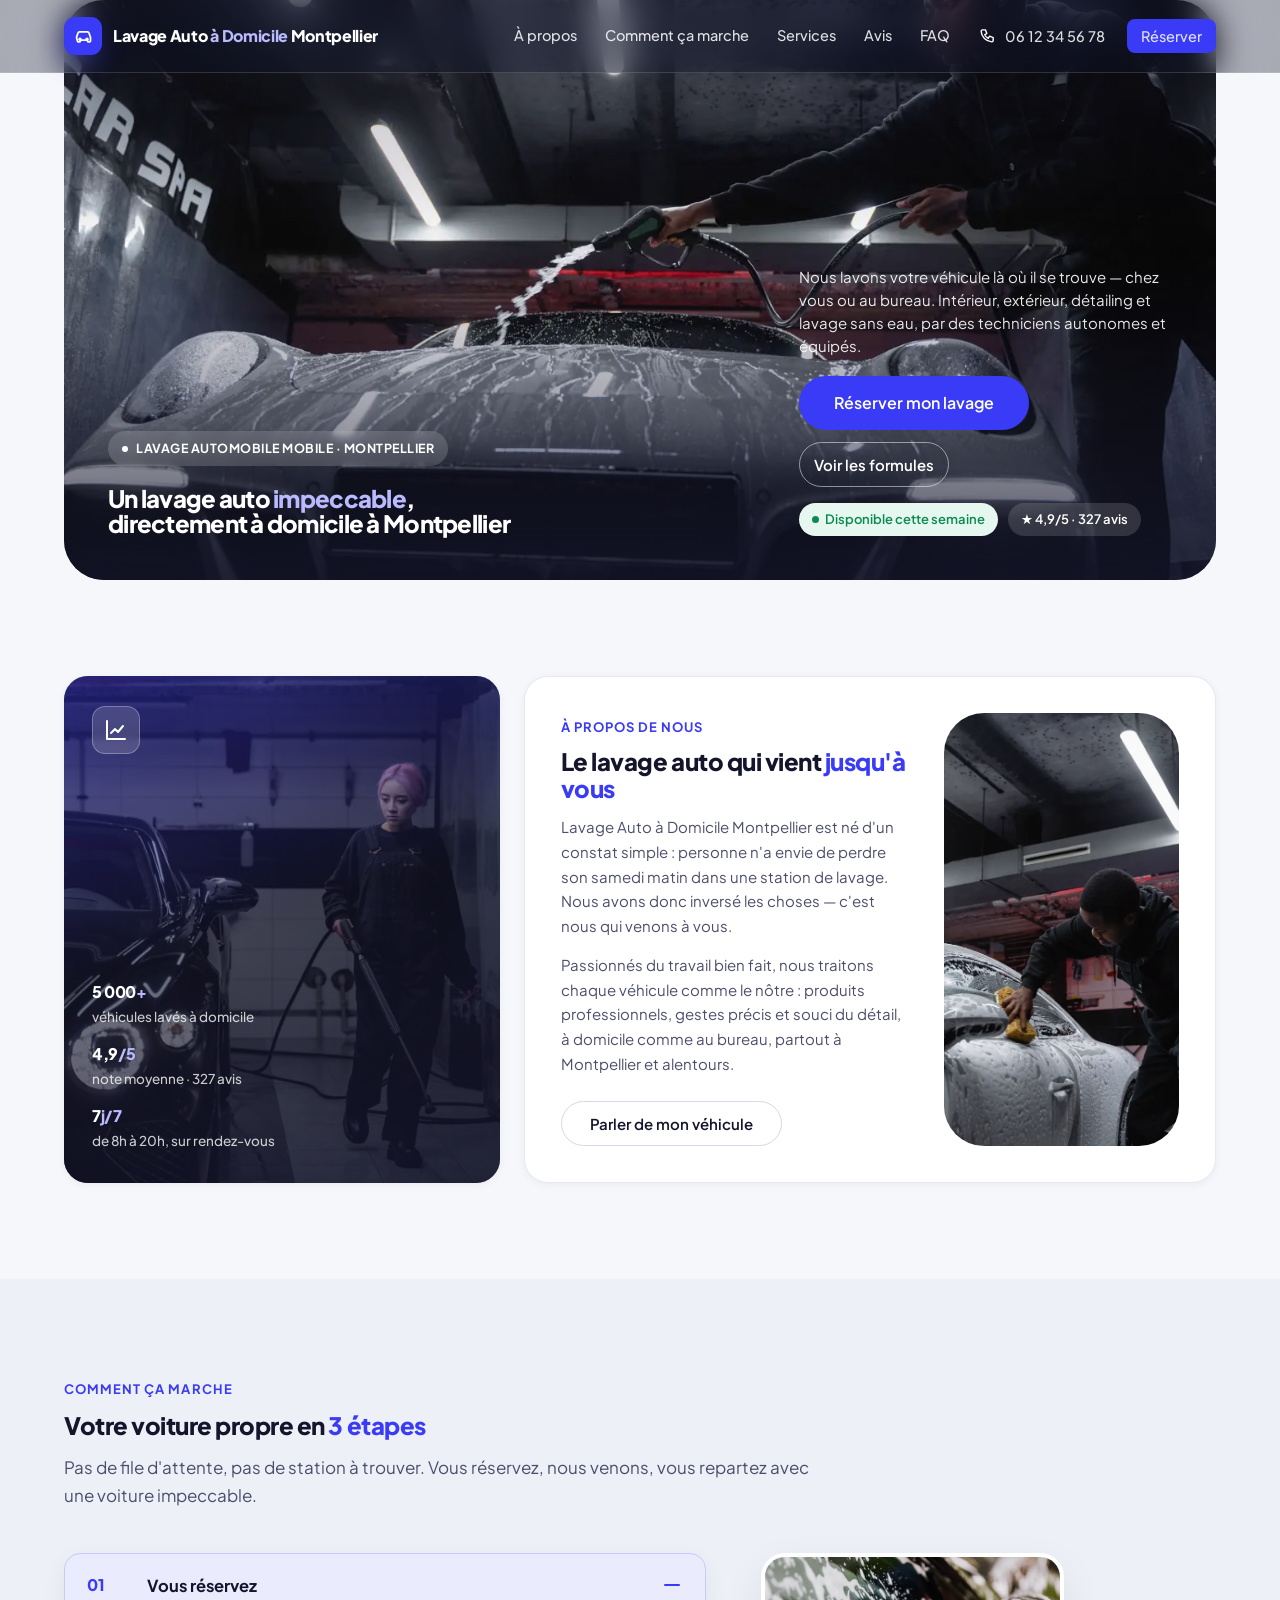
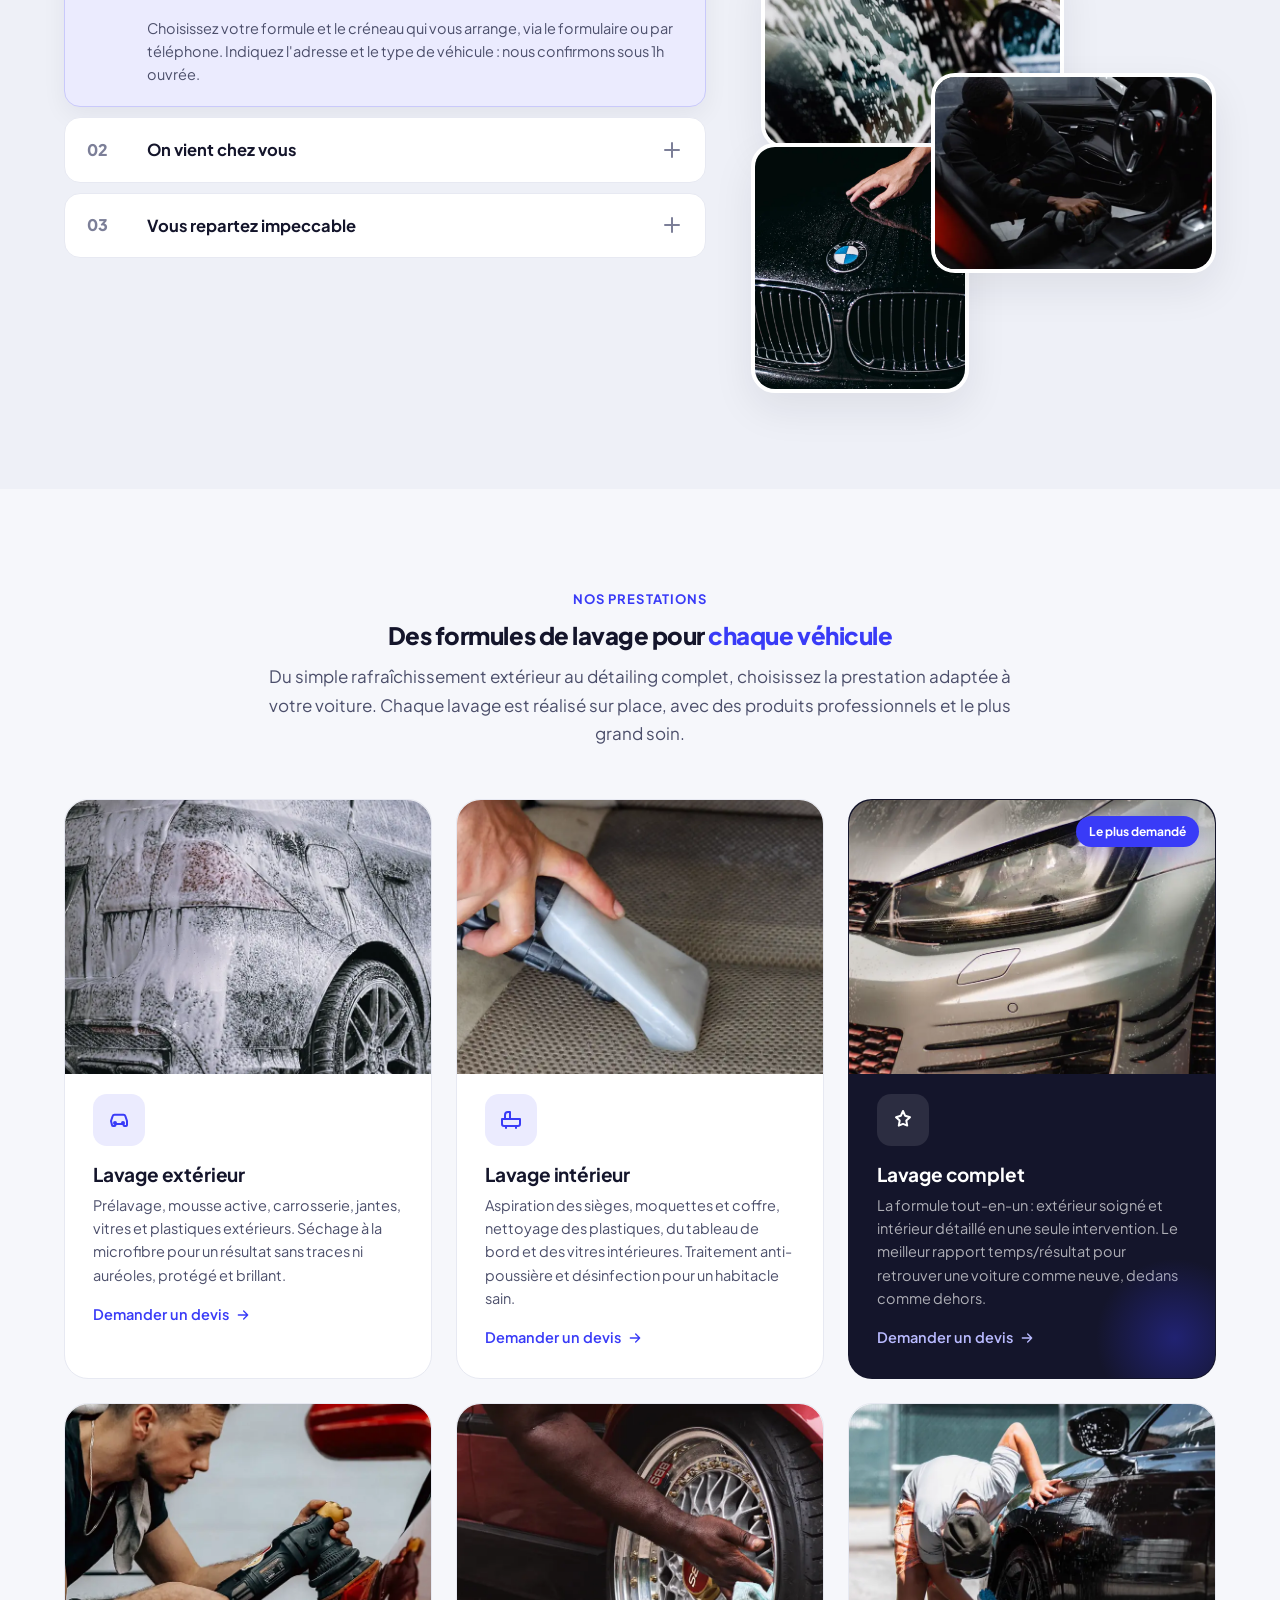
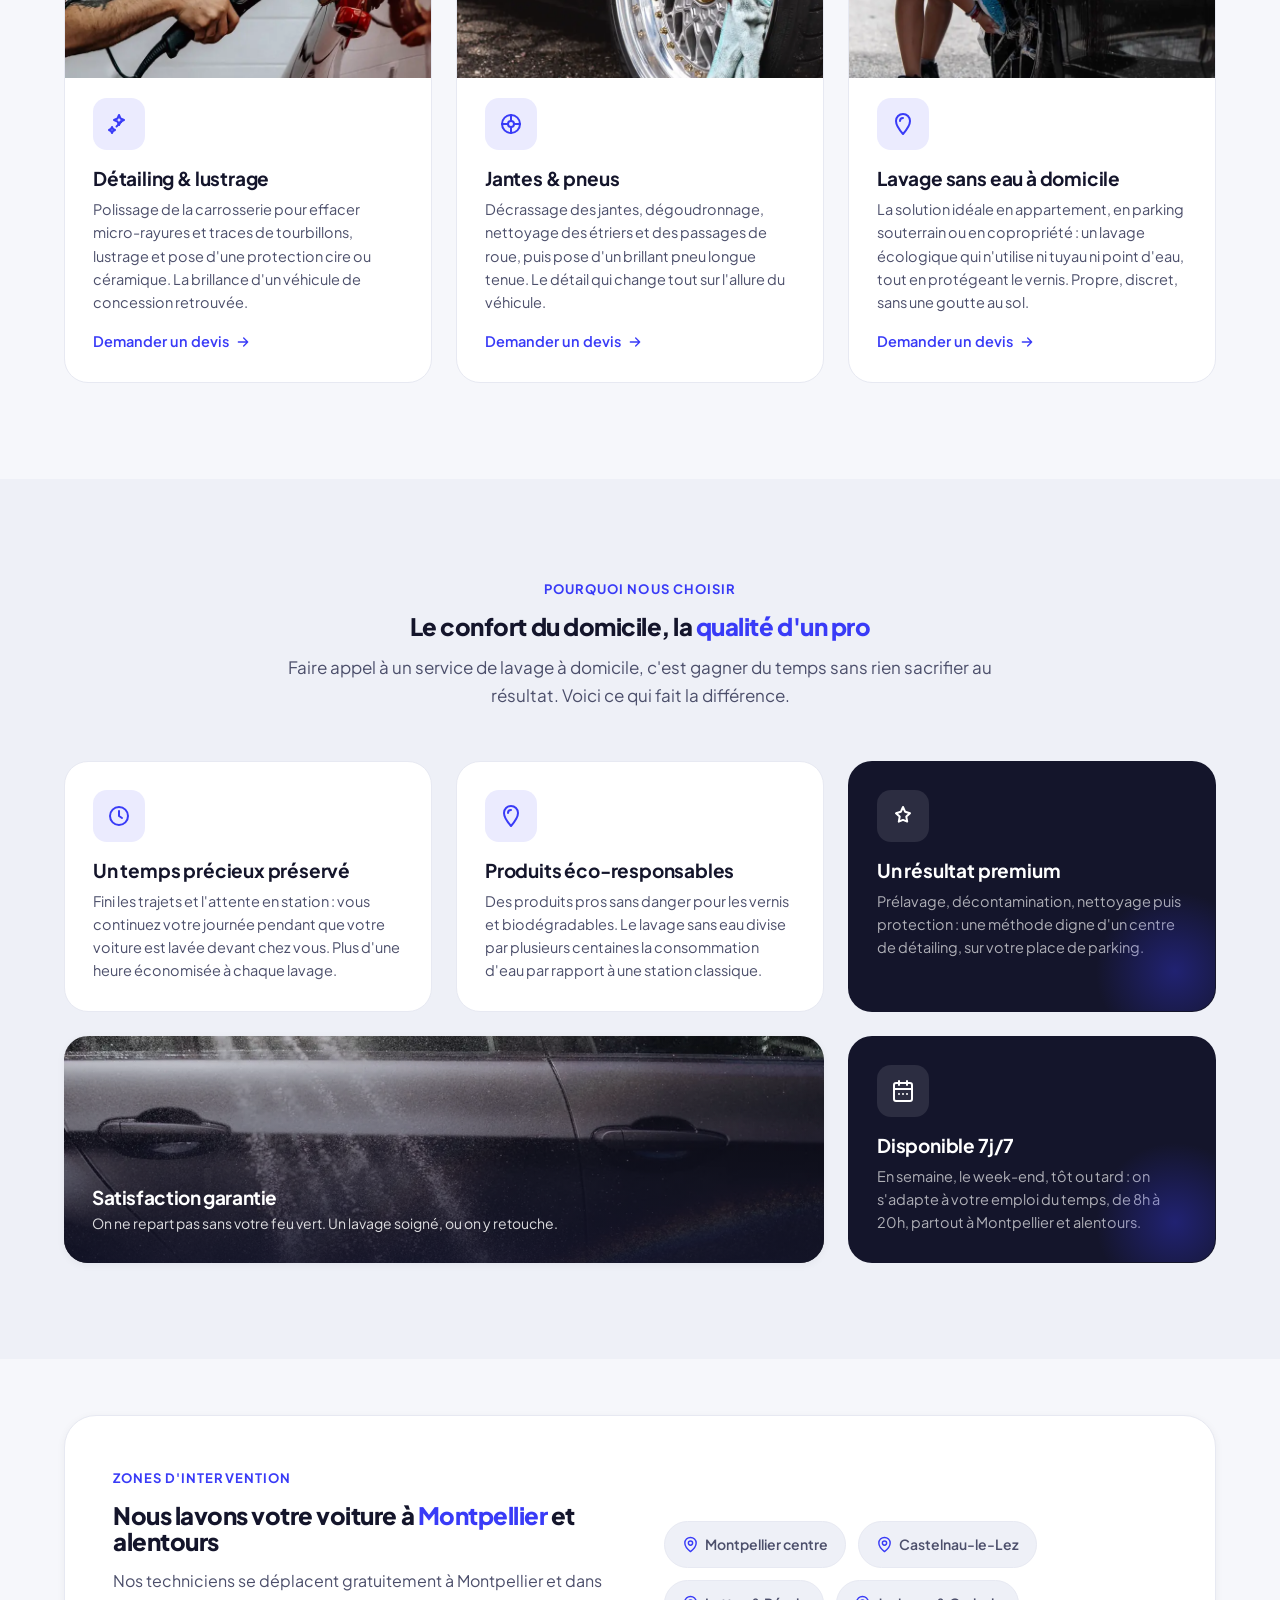
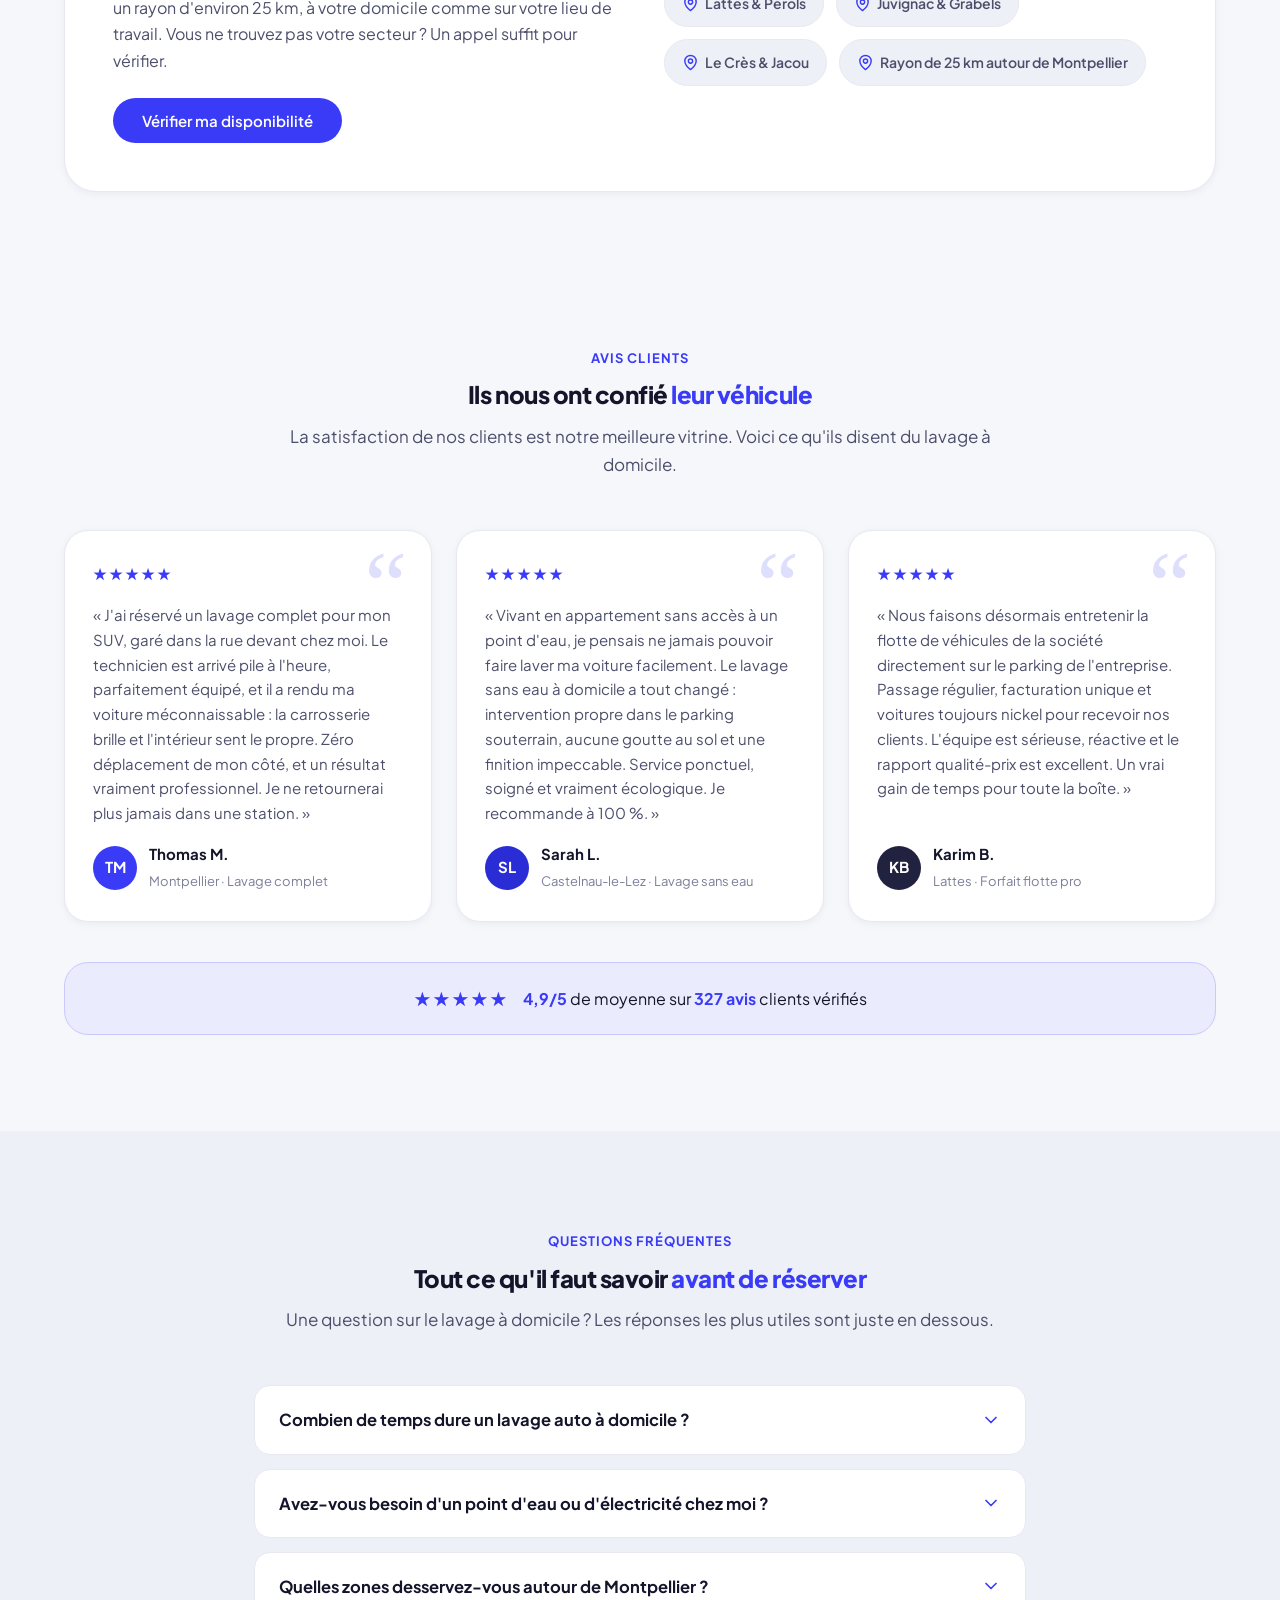
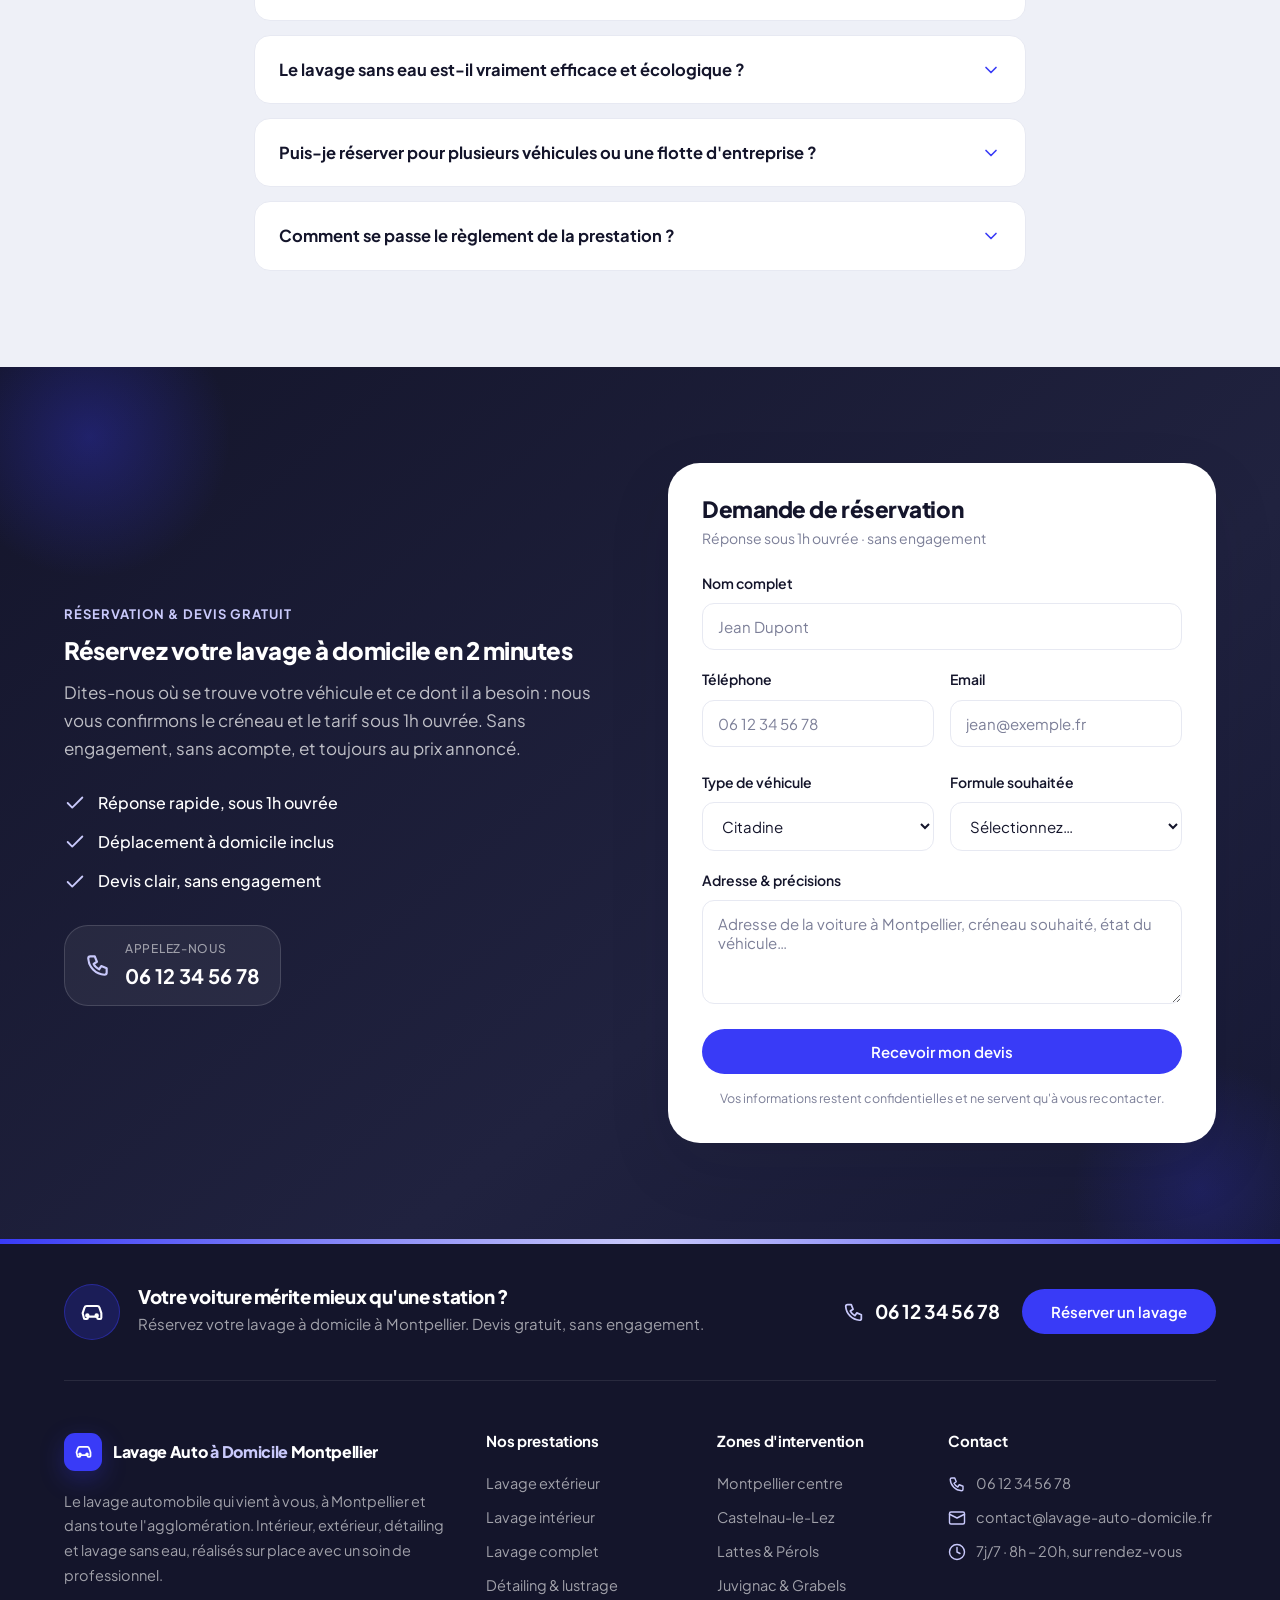
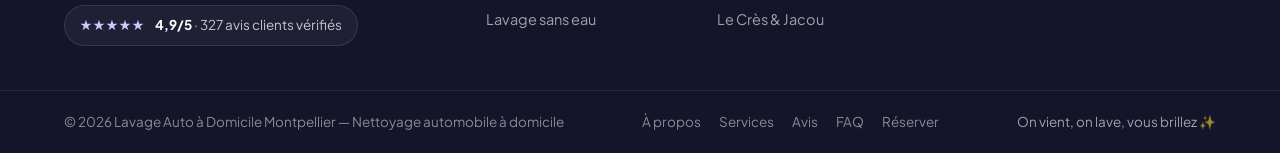
==== index.html @ 29b4f7dd "the first deploy" ====
<!DOCTYPE html>
<html lang="fr">
<head>
<meta charset="UTF-8">
<meta name="viewport" content="width=device-width, initial-scale=1.0">

<!--
  ============================================================
  LAVAGE AUTO À DOMICILE MONTPELLIER — Landing page SEO
  Direction artistique 100 % conforme à manifeste-design-lavage-auto.html
  (accent indigo unique #393BF7 · Plus Jakarta Sans · thème clair arrondi premium)
  Structure = les 4 patterns maîtres du blueprint §17 (A/B/C/D) + ordre d'assemblage.
  ------------------------------------------------------------
  Ville : Montpellier. Avant mise en ligne, remplacer les coordonnées :
    06 12 34 56 78 → numéro de téléphone réel
    +33612345678   → même numéro au format international (liens tel:)
    contact@lavage-auto-domicile.fr → adresse e-mail réelle
    https://www.lavage-auto-domicile-montpellier.fr/ → domaine réel
  ============================================================
-->

<!-- ===================== SEO ===================== -->
<title>Lavage Auto à Domicile Montpellier — Nettoyage véhicule sur place | Devis gratuit</title>
<meta name="description" content="Lavage auto à domicile à Montpellier : nous nettoyons votre véhicule là où il se trouve, à la maison ou au bureau. Intérieur, extérieur, détailing et lavage sans eau. Devis gratuit, réservation rapide, produits professionnels.">
<meta name="keywords" content="lavage auto à domicile Montpellier, nettoyage voiture Montpellier, lavage voiture sans eau, détailing auto Montpellier, nettoyage intérieur voiture, lavage auto mobile Montpellier">
<meta name="author" content="Lavage Auto à Domicile Montpellier">
<meta name="robots" content="index, follow">
<meta name="theme-color" content="#393BF7">
<link rel="canonical" href="https://www.lavage-auto-domicile-montpellier.fr/">

<!-- Open Graph -->
<meta property="og:type" content="website">
<meta property="og:locale" content="fr_FR">
<meta property="og:title" content="Lavage Auto à Domicile Montpellier — Nettoyage véhicule sur place">
<meta property="og:description" content="Votre voiture lavée à domicile à Montpellier, sans vous déplacer. Intérieur, extérieur, détailing et lavage sans eau. Devis gratuit et réservation rapide.">
<meta property="og:url" content="https://www.lavage-auto-domicile-montpellier.fr/">
<meta property="og:site_name" content="Lavage Auto à Domicile Montpellier">
<meta property="og:image" content="https://www.lavage-auto-domicile-montpellier.fr/images/hero-lavage.jpg">
<meta name="twitter:card" content="summary_large_image">

<!-- Favicon (voiture, accent indigo) -->
<link rel="icon" href="data:image/svg+xml,<svg xmlns='http://www.w3.org/2000/svg' viewBox='0 0 32 32'><rect width='32' height='32' rx='8' fill='%23393BF7'/><g transform='translate(4.5,7)' fill='none' stroke='white' stroke-width='2' stroke-linecap='round' stroke-linejoin='round'><path d='M2 11l1.6-4.8A2 2 0 0 1 5.5 4.8h11A2 2 0 0 1 18.4 6.2L20 11v4a1 1 0 0 1-1 1h-1.5a1 1 0 0 1-1-1v-1H5.5v1a1 1 0 0 1-1 1H3a1 1 0 0 1-1-1z'/><circle cx='6' cy='13' r='.6'/><circle cx='16' cy='13' r='.6'/></g></svg>">

<!-- Polices — Plus Jakarta Sans (display=swap + preconnect, non-bloquant) -->
<link rel="preconnect" href="https://fonts.googleapis.com">
<link rel="preconnect" href="https://fonts.gstatic.com" crossorigin>
<link rel="preload" as="style" href="https://fonts.googleapis.com/css2?family=Plus+Jakarta+Sans:wght@400;500;600;700;800&display=swap" onload="this.onload=null;this.rel='stylesheet'">
<noscript><link rel="stylesheet" href="https://fonts.googleapis.com/css2?family=Plus+Jakarta+Sans:wght@400;500;600;700;800&display=swap"></noscript>

<!-- Styles -->
<link rel="stylesheet" href="css/style.css">
<noscript><style>.reveal{opacity:1!important;transform:none!important}</style></noscript>

<!-- ===================== DONNÉES STRUCTURÉES ===================== -->
<script type="application/ld+json">
{
  "@context": "https://schema.org",
  "@type": "AutoWash",
  "name": "Lavage Auto à Domicile Montpellier",
  "description": "Service de lavage automobile à domicile à Montpellier : nettoyage intérieur et extérieur, détailing, rénovation des jantes et lavage écologique sans eau, directement sur votre lieu de stationnement.",
  "image": "https://www.lavage-auto-domicile-montpellier.fr/images/hero-lavage.jpg",
  "url": "https://www.lavage-auto-domicile-montpellier.fr/",
  "telephone": "+33612345678",
  "email": "contact@lavage-auto-domicile.fr",
  "priceRange": "€€",
  "areaServed": "Montpellier et son agglomération",
  "address": { "@type": "PostalAddress", "addressLocality": "Montpellier", "addressCountry": "FR" },
  "openingHoursSpecification": {
    "@type": "OpeningHoursSpecification",
    "dayOfWeek": ["Monday","Tuesday","Wednesday","Thursday","Friday","Saturday","Sunday"],
    "opens": "08:00", "closes": "20:00"
  },
  "aggregateRating": { "@type": "AggregateRating", "ratingValue": "4.9", "reviewCount": "327" }
}
</script>
<script type="application/ld+json">
{
  "@context": "https://schema.org",
  "@type": "FAQPage",
  "mainEntity": [
    { "@type": "Question", "name": "Combien de temps dure un lavage auto à domicile ?", "acceptedAnswer": { "@type": "Answer", "text": "Comptez environ 30 minutes pour un lavage extérieur, 45 minutes à 1h pour un lavage complet intérieur et extérieur, et jusqu'à 2 ou 3 heures pour une prestation de détailing avec lustrage. Nous vous annonçons la durée exacte au moment de la réservation." } },
    { "@type": "Question", "name": "Avez-vous besoin d'un point d'eau ou d'électricité chez moi ?", "acceptedAnswer": { "@type": "Answer", "text": "Non. Nous sommes totalement autonomes : nous apportons notre eau, notre électricité et l'ensemble du matériel professionnel. Le lavage sans eau est également disponible, idéal en appartement, en parking souterrain ou en copropriété." } },
    { "@type": "Question", "name": "Quelles zones desservez-vous autour de Montpellier ?", "acceptedAnswer": { "@type": "Answer", "text": "Nous intervenons à Montpellier et dans un rayon d'environ 25 km autour de la ville, à votre domicile comme sur votre lieu de travail. En cas de doute sur votre secteur, contactez-nous : nous vous confirmons la disponibilité en quelques minutes." } },
    { "@type": "Question", "name": "Le lavage sans eau est-il vraiment efficace et écologique ?", "acceptedAnswer": { "@type": "Answer", "text": "Oui. Nos produits sans eau encapsulent les poussières et les saletés pour les retirer sans rayer la carrosserie, tout en laissant une finition brillante et protectrice. Un lavage sans eau consomme moins de 500 ml de produit contre 150 à 300 litres pour un lavage classique." } },
    { "@type": "Question", "name": "Puis-je réserver pour plusieurs véhicules ou une flotte d'entreprise ?", "acceptedAnswer": { "@type": "Answer", "text": "Absolument. Nous proposons des forfaits dédiés aux professionnels et aux flottes d'entreprise, avec passage régulier sur site et facturation unique. Demandez un devis personnalisé en précisant le nombre de véhicules." } },
    { "@type": "Question", "name": "Comment régler la prestation ?", "acceptedAnswer": { "@type": "Answer", "text": "Le règlement se fait après la prestation, une fois que vous avez constaté le résultat. Nous acceptons la carte bancaire, les espèces et le paiement mobile. Un justificatif vous est remis systématiquement." } }
  ]
}
</script>
</head>
<body>

<!-- ===================== HEADER (sticky, transparent sur le hero) ===================== -->
<header class="site-header" id="top">
  <div class="header-inner">
    <a class="brand" href="#top" aria-label="Lavage Auto à Domicile Montpellier — accueil">
      <span class="brand-mark" aria-hidden="true">
        <svg viewBox="0 0 24 24" fill="none" stroke="#fff" stroke-width="2" stroke-linecap="round" stroke-linejoin="round"><path d="M4 13l1.6-4.8A2 2 0 0 1 7.5 6.8h9A2 2 0 0 1 18.4 8.2L20 13v4a1 1 0 0 1-1 1h-1.5a1 1 0 0 1-1-1v-1H8.5v1a1 1 0 0 1-1 1H6a1 1 0 0 1-1-1z"/><circle cx="8" cy="15" r="1"/><circle cx="16" cy="15" r="1"/></svg>
      </span>
      <span class="brand-text">Lavage Auto <span class="brand-accent">à Domicile</span> Montpellier</span>
    </a>

    <nav class="nav" id="primary-nav" aria-label="Navigation principale">
      <a href="#apropos">À propos</a>
      <a href="#process">Comment ça marche</a>
      <a href="#services">Services</a>
      <a href="#avis">Avis</a>
      <a href="#faq">FAQ</a>
      <a class="btn btn-ghost header-phone" href="tel:+33612345678">
        <svg viewBox="0 0 24 24" fill="none" stroke="currentColor" stroke-width="2" stroke-linecap="round" stroke-linejoin="round" aria-hidden="true"><path d="M5 4h4l2 5-3 2a11 11 0 0 0 5 5l2-3 5 2v4a2 2 0 0 1-2 2A16 16 0 0 1 3 6a2 2 0 0 1 2-2z"/></svg>
        06 12 34 56 78
      </a>
      <a class="btn btn-primary btn-sm header-cta" href="#devis">Réserver</a>
    </nav>

    <button class="nav-toggle" id="navToggle" aria-label="Ouvrir le menu" aria-expanded="false" aria-controls="primary-nav">
      <span></span><span></span><span></span>
    </button>
  </div>
</header>

<main>

  <!-- ===================== 1 · HERO — PATTERN A (superposition) ===================== -->
  <section class="hero" id="accueil">
    <div class="container">
      <div class="hero-frame">
        <picture>
          <source srcset="images/hero-lavage.webp" type="image/webp">
          <img class="hero-img" src="images/hero-lavage.jpg"
               alt="Technicien nettoyant au jet une voiture haut de gamme lors d'un lavage auto à domicile à Montpellier"
               width="1400" height="1000" fetchpriority="high" decoding="async">
        </picture>
        <span class="hero-veil" aria-hidden="true"></span>

        <div class="hero-title">
          <span class="tag tag-on-dark"><span class="dot"></span>Lavage automobile mobile · Montpellier</span>
          <h1>Un lavage auto <em>impeccable</em>,<br>directement à domicile à Montpellier</h1>
        </div>

        <div class="hero-panel">
          <p>Nous lavons votre véhicule là où il se trouve — chez vous ou au bureau. Intérieur, extérieur, détailing et lavage sans eau, par des techniciens autonomes et équipés.</p>
          <div class="hero-panel-cta">
            <a class="btn btn-primary btn-lg" href="#devis">Réserver mon lavage</a>
            <a class="btn btn-ghost btn-ghost-light" href="#services">Voir les formules</a>
          </div>
          <div class="hero-badges">
            <span class="badge badge-success"><span class="d"></span>Disponible cette semaine</span>
            <span class="badge badge-on-dark">★ 4,9/5 · 327 avis</span>
          </div>
        </div>
      </div>
    </div>
  </section>

  <!-- ===================== 2 · QUI SOMMES-NOUS + PREUVES — PATTERN B (duo) ===================== -->
  <section class="section" id="apropos">
    <div class="container">
      <div class="duo">
        <!-- Card stats (étroite, accent-tint) -->
        <aside class="stats-card reveal" aria-label="Nos chiffres clés">
          <picture class="stats-bg">
            <source srcset="images/stats-lavage.webp" type="image/webp">
            <img src="images/stats-lavage.jpg" alt="Véhicule premium nettoyé par un professionnel du lavage à domicile à Montpellier" width="900" height="600" loading="lazy" decoding="async">
          </picture>
          <span class="stats-veil" aria-hidden="true"></span>
          <div class="stats-body">
            <span class="stats-ic" aria-hidden="true">
              <svg viewBox="0 0 24 24" fill="none" stroke="currentColor" stroke-width="2" stroke-linecap="round" stroke-linejoin="round"><path d="M3 3v18h18"/><path d="M7 15l4-4 3 3 5-6"/></svg>
            </span>
            <div class="stats-list">
              <div class="stat"><div class="num">5&nbsp;000<em>+</em></div><div class="lbl">véhicules lavés à domicile</div></div>
              <div class="stat"><div class="num">4,9<em>/5</em></div><div class="lbl">note moyenne · 327 avis</div></div>
              <div class="stat"><div class="num">7<em>j/7</em></div><div class="lbl">de 8h à 20h, sur rendez-vous</div></div>
            </div>
          </div>
        </aside>

        <!-- Card texte + image ronde encastrée -->
        <div class="about-card reveal">
          <div class="about-card-text">
            <span class="eyebrow">À propos de nous</span>
            <h2>Le lavage auto qui vient <em>jusqu'à vous</em></h2>
            <p>Lavage Auto à Domicile Montpellier est né d'un constat simple : personne n'a envie de perdre son samedi matin dans une station de lavage. Nous avons donc inversé les choses — c'est nous qui venons à vous.</p>
            <p>Passionnés du travail bien fait, nous traitons chaque véhicule comme le nôtre : produits professionnels, gestes précis et souci du détail, à domicile comme au bureau, partout à Montpellier et alentours.</p>
            <a class="btn btn-secondary" href="#devis">Parler de mon véhicule</a>
          </div>
          <div class="about-card-media">
            <picture>
              <source srcset="images/apropos-lavage.webp" type="image/webp">
              <img src="images/apropos-lavage.jpg" alt="Technicien professionnel lavant soigneusement un véhicule à la main dans un box de détailing" width="1120" height="933" loading="lazy" decoding="async">
            </picture>
          </div>
        </div>
      </div>
    </div>
  </section>

  <!-- ===================== 3 · COMMENT ÇA MARCHE — PATTERN C (accordéon + collage) ===================== -->
  <section class="section section-alt" id="process">
    <div class="container">
      <div class="section-head section-head-left">
        <span class="eyebrow">Comment ça marche</span>
        <h2>Votre voiture propre en <em>3 étapes</em></h2>
        <p>Pas de file d'attente, pas de station à trouver. Vous réservez, nous venons, vous repartez avec une voiture impeccable.</p>
      </div>

      <div class="howto">
        <!-- Accordéon numéroté -->
        <div class="steps" id="steps">
          <details class="step" open>
            <summary class="step-sum"><span class="step-n">01</span><span class="step-t">Vous réservez</span><span class="step-plus" aria-hidden="true"></span></summary>
            <div class="step-d"><p>Choisissez votre formule et le créneau qui vous arrange, via le formulaire ou par téléphone. Indiquez l'adresse et le type de véhicule : nous confirmons sous 1h ouvrée.</p></div>
          </details>
          <details class="step">
            <summary class="step-sum"><span class="step-n">02</span><span class="step-t">On vient chez vous</span><span class="step-plus" aria-hidden="true"></span></summary>
            <div class="step-d"><p>Notre technicien arrive à l'heure, entièrement équipé et autonome en eau et en électricité. Il lave votre véhicule sur place pendant que vous vaquez à vos occupations.</p></div>
          </details>
          <details class="step">
            <summary class="step-sum"><span class="step-n">03</span><span class="step-t">Vous repartez impeccable</span><span class="step-plus" aria-hidden="true"></span></summary>
            <div class="step-d"><p>Vous validez le résultat, réglez sur place (CB, espèces ou paiement mobile) et récupérez une voiture éclatante, dedans comme dehors. Aucun déplacement, aucune perte de temps.</p></div>
          </details>
        </div>

        <!-- Collage d'images superposées -->
        <div class="collage reveal" aria-hidden="true">
          <picture class="collage-a">
            <source srcset="images/collage-1.webp" type="image/webp">
            <img src="images/collage-1.jpg" alt="" width="760" height="506" loading="lazy" decoding="async">
          </picture>
          <picture class="collage-b">
            <source srcset="images/collage-3.webp" type="image/webp">
            <img src="images/collage-3.jpg" alt="" width="760" height="506" loading="lazy" decoding="async">
          </picture>
          <picture class="collage-c">
            <source srcset="images/collage-2.webp" type="image/webp">
            <img src="images/collage-2.jpg" alt="" width="700" height="1050" loading="lazy" decoding="async">
          </picture>
        </div>
      </div>
    </div>
  </section>

  <!-- ===================== 4 · NOS PRESTATIONS — grille de .card ===================== -->
  <section class="section" id="services">
    <div class="container">
      <div class="section-head">
        <span class="eyebrow">Nos prestations</span>
        <h2>Des formules de lavage pour <em>chaque véhicule</em></h2>
        <p>Du simple rafraîchissement extérieur au détailing complet, choisissez la prestation adaptée à votre voiture. Chaque lavage est réalisé sur place, avec des produits professionnels et le plus grand soin.</p>
      </div>

      <div class="grid g3">

        <article class="card reveal">
          <div class="card-media">
            <picture><source srcset="images/service-exterieur.webp" type="image/webp">
              <img src="images/service-exterieur.jpg" alt="Carrosserie de voiture recouverte de mousse active lors d'un lavage extérieur à domicile" width="760" height="570" loading="lazy" decoding="async"></picture>
          </div>
          <div class="ic"><svg viewBox="0 0 24 24" fill="none" stroke="currentColor" stroke-width="2" stroke-linecap="round" stroke-linejoin="round" aria-hidden="true"><path d="M4 13l1.6-4.8A2 2 0 0 1 7.5 6.8h9A2 2 0 0 1 18.4 8.2L20 13v4a1 1 0 0 1-1 1h-1.5a1 1 0 0 1-1-1v-1H8.5v1a1 1 0 0 1-1 1H6a1 1 0 0 1-1-1z"/><circle cx="8" cy="15" r="1"/><circle cx="16" cy="15" r="1"/></svg></div>
          <h4>Lavage extérieur</h4>
          <p>Prélavage, mousse active, carrosserie, jantes, vitres et plastiques extérieurs. Séchage à la microfibre pour un résultat sans traces ni auréoles, protégé et brillant.</p>
          <a class="card-cta" href="#devis">Demander un devis <svg viewBox="0 0 24 24" fill="none" stroke="currentColor" stroke-width="2" stroke-linecap="round" stroke-linejoin="round" aria-hidden="true"><path d="M5 12h14M13 6l6 6-6 6"/></svg></a>
        </article>

        <article class="card reveal">
          <div class="card-media">
            <picture><source srcset="images/service-interieur.webp" type="image/webp">
              <img src="images/service-interieur.jpg" alt="Aspiration et nettoyage en profondeur d'un siège de voiture lors d'un lavage intérieur" width="760" height="570" loading="lazy" decoding="async"></picture>
          </div>
          <div class="ic"><svg viewBox="0 0 24 24" fill="none" stroke="currentColor" stroke-width="2" stroke-linecap="round" stroke-linejoin="round" aria-hidden="true"><path d="M3 11h18v5a2 2 0 0 1-2 2H5a2 2 0 0 1-2-2z"/><path d="M6 11V7a3 3 0 0 1 3-3h2v7"/><path d="M17 18v2M7 18v2"/></svg></div>
          <h4>Lavage intérieur</h4>
          <p>Aspiration des sièges, moquettes et coffre, nettoyage des plastiques, du tableau de bord et des vitres intérieures. Traitement anti-poussière et désinfection pour un habitacle sain.</p>
          <a class="card-cta" href="#devis">Demander un devis <svg viewBox="0 0 24 24" fill="none" stroke="currentColor" stroke-width="2" stroke-linecap="round" stroke-linejoin="round" aria-hidden="true"><path d="M5 12h14M13 6l6 6-6 6"/></svg></a>
        </article>

        <article class="card card-dark reveal">
          <span class="card-badge">Le plus demandé</span>
          <div class="card-media">
            <picture><source srcset="images/service-complet.webp" type="image/webp">
              <img src="images/service-complet.jpg" alt="Voiture propre et brillante couverte de gouttes d'eau après un lavage complet intérieur et extérieur" width="760" height="570" loading="lazy" decoding="async"></picture>
          </div>
          <div class="ic"><svg viewBox="0 0 24 24" fill="none" stroke="currentColor" stroke-width="2" stroke-linecap="round" stroke-linejoin="round" aria-hidden="true"><path d="M12 3l2.2 4.8L19 9.3l-3.7 3.3.9 5L12 15.9 7.8 17.6l.9-5L5 9.3l4.8-1.5z"/></svg></div>
          <h4>Lavage complet</h4>
          <p>La formule tout-en-un : extérieur soigné et intérieur détaillé en une seule intervention. Le meilleur rapport temps/résultat pour retrouver une voiture comme neuve, dedans comme dehors.</p>
          <a class="card-cta" href="#devis">Demander un devis <svg viewBox="0 0 24 24" fill="none" stroke="currentColor" stroke-width="2" stroke-linecap="round" stroke-linejoin="round" aria-hidden="true"><path d="M5 12h14M13 6l6 6-6 6"/></svg></a>
        </article>

        <article class="card reveal">
          <div class="card-media">
            <picture><source srcset="images/service-detailing.webp" type="image/webp">
              <img src="images/service-detailing.jpg" alt="Polissage de la carrosserie à la machine pour faire disparaître les micro-rayures" width="760" height="570" loading="lazy" decoding="async"></picture>
          </div>
          <div class="ic"><svg viewBox="0 0 24 24" fill="none" stroke="currentColor" stroke-width="2" stroke-linecap="round" stroke-linejoin="round" aria-hidden="true"><path d="m9.5 14.5 5-5"/><path d="M12 3l1.5 3.5L17 8l-3.5 1.5L12 13l-1.5-3.5L7 8l3.5-1.5z"/><path d="M5 15l1 2 2 1-2 1-1 2-1-2-2-1 2-1z"/></svg></div>
          <h4>Détailing &amp; lustrage</h4>
          <p>Polissage de la carrosserie pour effacer micro-rayures et traces de tourbillons, lustrage et pose d'une protection cire ou céramique. La brillance d'un véhicule de concession retrouvée.</p>
          <a class="card-cta" href="#devis">Demander un devis <svg viewBox="0 0 24 24" fill="none" stroke="currentColor" stroke-width="2" stroke-linecap="round" stroke-linejoin="round" aria-hidden="true"><path d="M5 12h14M13 6l6 6-6 6"/></svg></a>
        </article>

        <article class="card reveal">
          <div class="card-media">
            <picture><source srcset="images/service-jantes.webp" type="image/webp">
              <img src="images/service-jantes.jpg" alt="Nettoyage détaillé d'une jante en alliage et d'un pneu lors d'un lavage auto" width="760" height="570" loading="lazy" decoding="async"></picture>
          </div>
          <div class="ic"><svg viewBox="0 0 24 24" fill="none" stroke="currentColor" stroke-width="2" stroke-linecap="round" stroke-linejoin="round" aria-hidden="true"><circle cx="12" cy="12" r="9"/><circle cx="12" cy="12" r="3"/><path d="M12 3v6M12 15v6M3 12h6M15 12h6"/></svg></div>
          <h4>Jantes &amp; pneus</h4>
          <p>Décrassage des jantes, dégoudronnage, nettoyage des étriers et des passages de roue, puis pose d'un brillant pneu longue tenue. Le détail qui change tout sur l'allure du véhicule.</p>
          <a class="card-cta" href="#devis">Demander un devis <svg viewBox="0 0 24 24" fill="none" stroke="currentColor" stroke-width="2" stroke-linecap="round" stroke-linejoin="round" aria-hidden="true"><path d="M5 12h14M13 6l6 6-6 6"/></svg></a>
        </article>

        <article class="card reveal">
          <div class="card-media">
            <picture><source srcset="images/service-domicile.webp" type="image/webp">
              <img src="images/service-domicile.jpg" alt="Technicien nettoyant une voiture directement sur place, en extérieur, chez le client" width="760" height="570" loading="lazy" decoding="async"></picture>
          </div>
          <div class="ic"><svg viewBox="0 0 24 24" fill="none" stroke="currentColor" stroke-width="2" stroke-linecap="round" stroke-linejoin="round" aria-hidden="true"><path d="M12 2a7 7 0 0 1 7 7c0 5-7 13-7 13S5 14 5 9a7 7 0 0 1 7-7Z"/><path d="M9 9c0-1.7 1.3-3 3-3"/></svg></div>
          <h4>Lavage sans eau à domicile</h4>
          <p>La solution idéale en appartement, en parking souterrain ou en copropriété : un lavage écologique qui n'utilise ni tuyau ni point d'eau, tout en protégeant le vernis. Propre, discret, sans une goutte au sol.</p>
          <a class="card-cta" href="#devis">Demander un devis <svg viewBox="0 0 24 24" fill="none" stroke="currentColor" stroke-width="2" stroke-linecap="round" stroke-linejoin="round" aria-hidden="true"><path d="M5 12h14M13 6l6 6-6 6"/></svg></a>
        </article>

      </div>
    </div>
  </section>

  <!-- ===================== 5 · POURQUOI NOUS CHOISIR — PATTERN D (bento) ===================== -->
  <section class="section section-alt" id="pourquoi">
    <div class="container">
      <div class="section-head">
        <span class="eyebrow">Pourquoi nous choisir</span>
        <h2>Le confort du domicile, la <em>qualité d'un pro</em></h2>
        <p>Faire appel à un service de lavage à domicile, c'est gagner du temps sans rien sacrifier au résultat. Voici ce qui fait la différence.</p>
      </div>

      <div class="bento">
        <article class="card bento-cell reveal">
          <div class="ic"><svg viewBox="0 0 24 24" fill="none" stroke="currentColor" stroke-width="2" stroke-linecap="round" stroke-linejoin="round" aria-hidden="true"><circle cx="12" cy="12" r="9"/><path d="M12 7v5l3 2"/></svg></div>
          <h4>Un temps précieux préservé</h4>
          <p>Fini les trajets et l'attente en station : vous continuez votre journée pendant que votre voiture est lavée devant chez vous. Plus d'une heure économisée à chaque lavage.</p>
        </article>

        <article class="card bento-cell reveal">
          <div class="ic"><svg viewBox="0 0 24 24" fill="none" stroke="currentColor" stroke-width="2" stroke-linecap="round" stroke-linejoin="round" aria-hidden="true"><path d="M12 2a7 7 0 0 1 7 7c0 5-7 13-7 13S5 14 5 9a7 7 0 0 1 7-7Z"/><path d="M9 9c0-1.7 1.3-3 3-3"/></svg></div>
          <h4>Produits éco-responsables</h4>
          <p>Des produits pros sans danger pour les vernis et biodégradables. Le lavage sans eau divise par plusieurs centaines la consommation d'eau par rapport à une station classique.</p>
        </article>

        <article class="card card-dark bento-cell reveal">
          <div class="ic"><svg viewBox="0 0 24 24" fill="none" stroke="currentColor" stroke-width="2" stroke-linecap="round" stroke-linejoin="round" aria-hidden="true"><path d="M12 3l2.2 4.8L19 9.3l-3.7 3.3.9 5L12 15.9 7.8 17.6l.9-5L5 9.3l4.8-1.5z"/></svg></div>
          <h4>Un résultat premium</h4>
          <p>Prélavage, décontamination, nettoyage puis protection : une méthode digne d'un centre de détailing, sur votre place de parking.</p>
        </article>

        <article class="bento-cell bento-img reveal">
          <picture>
            <source srcset="images/bento-qualite.webp" type="image/webp">
            <img src="images/bento-qualite.jpg" alt="Voiture rincée à l'eau claire, reflets brillants sous la lumière du jour" width="1100" height="733" loading="lazy" decoding="async">
          </picture>
          <span class="bento-img-veil" aria-hidden="true"></span>
          <div class="bento-img-content">
            <h4>Satisfaction garantie</h4>
            <p>On ne repart pas sans votre feu vert. Un lavage soigné, ou on y retouche.</p>
          </div>
        </article>

        <article class="card card-dark bento-cell reveal">
          <div class="ic"><svg viewBox="0 0 24 24" fill="none" stroke="currentColor" stroke-width="2" stroke-linecap="round" stroke-linejoin="round" aria-hidden="true"><rect x="3" y="4" width="18" height="18" rx="2"/><path d="M8 2v4M16 2v4M3 10h18"/><path d="M8 15h.01M12 15h.01M16 15h.01"/></svg></div>
          <h4>Disponible 7j/7</h4>
          <p>En semaine, le week-end, tôt ou tard : on s'adapte à votre emploi du temps, de 8h à 20h, partout à Montpellier et alentours.</p>
        </article>
      </div>
    </div>
  </section>

  <!-- ===================== 6 · ZONES (SEO local) ===================== -->
  <section class="section section-tight" id="zones">
    <div class="container">
      <div class="zones reveal">
        <div class="zones-text">
          <span class="eyebrow">Zones d'intervention</span>
          <h2>Nous lavons votre voiture à <em>Montpellier</em> et alentours</h2>
          <p>Nos techniciens se déplacent gratuitement à Montpellier et dans un rayon d'environ 25 km, à votre domicile comme sur votre lieu de travail. Vous ne trouvez pas votre secteur ? Un appel suffit pour vérifier.</p>
          <a class="btn btn-primary" href="#devis">Vérifier ma disponibilité</a>
        </div>
        <ul class="zone-tags">
          <li class="badge badge-neutral"><svg viewBox="0 0 24 24" fill="none" stroke="currentColor" stroke-width="2" stroke-linecap="round" stroke-linejoin="round" aria-hidden="true"><path d="M20 10c0 6-8 12-8 12s-8-6-8-12a8 8 0 0 1 16 0Z"/><circle cx="12" cy="10" r="3"/></svg>Montpellier centre</li>
          <li class="badge badge-neutral"><svg viewBox="0 0 24 24" fill="none" stroke="currentColor" stroke-width="2" stroke-linecap="round" stroke-linejoin="round" aria-hidden="true"><path d="M20 10c0 6-8 12-8 12s-8-6-8-12a8 8 0 0 1 16 0Z"/><circle cx="12" cy="10" r="3"/></svg>Castelnau-le-Lez</li>
          <li class="badge badge-neutral"><svg viewBox="0 0 24 24" fill="none" stroke="currentColor" stroke-width="2" stroke-linecap="round" stroke-linejoin="round" aria-hidden="true"><path d="M20 10c0 6-8 12-8 12s-8-6-8-12a8 8 0 0 1 16 0Z"/><circle cx="12" cy="10" r="3"/></svg>Lattes &amp; Pérols</li>
          <li class="badge badge-neutral"><svg viewBox="0 0 24 24" fill="none" stroke="currentColor" stroke-width="2" stroke-linecap="round" stroke-linejoin="round" aria-hidden="true"><path d="M20 10c0 6-8 12-8 12s-8-6-8-12a8 8 0 0 1 16 0Z"/><circle cx="12" cy="10" r="3"/></svg>Juvignac &amp; Grabels</li>
          <li class="badge badge-neutral"><svg viewBox="0 0 24 24" fill="none" stroke="currentColor" stroke-width="2" stroke-linecap="round" stroke-linejoin="round" aria-hidden="true"><path d="M20 10c0 6-8 12-8 12s-8-6-8-12a8 8 0 0 1 16 0Z"/><circle cx="12" cy="10" r="3"/></svg>Le Crès &amp; Jacou</li>
          <li class="badge badge-neutral"><svg viewBox="0 0 24 24" fill="none" stroke="currentColor" stroke-width="2" stroke-linecap="round" stroke-linejoin="round" aria-hidden="true"><path d="M20 10c0 6-8 12-8 12s-8-6-8-12a8 8 0 0 1 16 0Z"/><circle cx="12" cy="10" r="3"/></svg>Rayon de 25 km autour de Montpellier</li>
        </ul>
      </div>
    </div>
  </section>

  <!-- ===================== 7 · AVIS ===================== -->
  <section class="section" id="avis">
    <div class="container">
      <div class="section-head">
        <span class="eyebrow">Avis clients</span>
        <h2>Ils nous ont confié <em>leur véhicule</em></h2>
        <p>La satisfaction de nos clients est notre meilleure vitrine. Voici ce qu'ils disent du lavage à domicile.</p>
      </div>

      <div class="grid g3">
        <blockquote class="review reveal">
          <div class="review-stars" aria-label="Note : 5 sur 5">★★★★★</div>
          <p>« J'ai réservé un lavage complet pour mon SUV, garé dans la rue devant chez moi. Le technicien est arrivé pile à l'heure, parfaitement équipé, et il a rendu ma voiture méconnaissable : la carrosserie brille et l'intérieur sent le propre. Zéro déplacement de mon côté, et un résultat vraiment professionnel. Je ne retournerai plus jamais dans une station. »</p>
          <footer class="review-author">
            <span class="review-avatar" style="--c:#393BF7">TM</span>
            <span><strong>Thomas M.</strong><small>Montpellier · Lavage complet</small></span>
          </footer>
        </blockquote>

        <blockquote class="review reveal">
          <div class="review-stars" aria-label="Note : 5 sur 5">★★★★★</div>
          <p>« Vivant en appartement sans accès à un point d'eau, je pensais ne jamais pouvoir faire laver ma voiture facilement. Le lavage sans eau à domicile a tout changé : intervention propre dans le parking souterrain, aucune goutte au sol et une finition impeccable. Service ponctuel, soigné et vraiment écologique. Je recommande à 100 %. »</p>
          <footer class="review-author">
            <span class="review-avatar" style="--c:#2A2CD6">SL</span>
            <span><strong>Sarah L.</strong><small>Castelnau-le-Lez · Lavage sans eau</small></span>
          </footer>
        </blockquote>

        <blockquote class="review reveal">
          <div class="review-stars" aria-label="Note : 5 sur 5">★★★★★</div>
          <p>« Nous faisons désormais entretenir la flotte de véhicules de la société directement sur le parking de l'entreprise. Passage régulier, facturation unique et voitures toujours nickel pour recevoir nos clients. L'équipe est sérieuse, réactive et le rapport qualité-prix est excellent. Un vrai gain de temps pour toute la boîte. »</p>
          <footer class="review-author">
            <span class="review-avatar" style="--c:#20223F">KB</span>
            <span><strong>Karim B.</strong><small>Lattes · Forfait flotte pro</small></span>
          </footer>
        </blockquote>
      </div>

      <div class="review-summary reveal">
        <span class="review-stars">★★★★★</span>
        <p><strong>4,9/5</strong> de moyenne sur <strong>327 avis</strong> clients vérifiés</p>
      </div>
    </div>
  </section>

  <!-- ===================== 8 · FAQ ===================== -->
  <section class="section section-alt" id="faq">
    <div class="container faq">
      <div class="section-head">
        <span class="eyebrow">Questions fréquentes</span>
        <h2>Tout ce qu'il faut savoir <em>avant de réserver</em></h2>
        <p>Une question sur le lavage à domicile ? Les réponses les plus utiles sont juste en dessous.</p>
      </div>

      <div class="faq-list">
        <details class="faq-item reveal">
          <summary class="faq-q">Combien de temps dure un lavage auto à domicile ?
            <svg class="faq-chevron" viewBox="0 0 24 24" fill="none" stroke="currentColor" stroke-width="2" stroke-linecap="round" stroke-linejoin="round" aria-hidden="true"><path d="m6 9 6 6 6-6"/></svg>
          </summary>
          <div class="faq-a"><p>Comptez environ 30 minutes pour un lavage extérieur, 45 minutes à 1 heure pour un lavage complet intérieur et extérieur, et jusqu'à 2 à 3 heures pour une prestation de détailing avec lustrage. La durée exacte vous est communiquée au moment de la réservation, selon la taille et l'état du véhicule.</p></div>
        </details>
        <details class="faq-item reveal">
          <summary class="faq-q">Avez-vous besoin d'un point d'eau ou d'électricité chez moi ?
            <svg class="faq-chevron" viewBox="0 0 24 24" fill="none" stroke="currentColor" stroke-width="2" stroke-linecap="round" stroke-linejoin="round" aria-hidden="true"><path d="m6 9 6 6 6-6"/></svg>
          </summary>
          <div class="faq-a"><p>Non, nous sommes totalement autonomes. Nous apportons notre eau, notre énergie et l'ensemble du matériel professionnel. Le lavage sans eau est aussi disponible : c'est la solution idéale en appartement, en parking souterrain ou en copropriété, sans aucun écoulement au sol.</p></div>
        </details>
        <details class="faq-item reveal">
          <summary class="faq-q">Quelles zones desservez-vous autour de Montpellier ?
            <svg class="faq-chevron" viewBox="0 0 24 24" fill="none" stroke="currentColor" stroke-width="2" stroke-linecap="round" stroke-linejoin="round" aria-hidden="true"><path d="m6 9 6 6 6-6"/></svg>
          </summary>
          <div class="faq-a"><p>Nous intervenons à Montpellier et dans un rayon d'environ 25 km autour de la ville (Castelnau-le-Lez, Lattes, Pérols, Juvignac, Le Crès…), à votre domicile comme sur votre lieu de travail. En cas de doute sur votre secteur, contactez-nous : nous confirmons la disponibilité en quelques minutes.</p></div>
        </details>
        <details class="faq-item reveal">
          <summary class="faq-q">Le lavage sans eau est-il vraiment efficace et écologique ?
            <svg class="faq-chevron" viewBox="0 0 24 24" fill="none" stroke="currentColor" stroke-width="2" stroke-linecap="round" stroke-linejoin="round" aria-hidden="true"><path d="m6 9 6 6 6-6"/></svg>
          </summary>
          <div class="faq-a"><p>Oui. Nos produits sans eau encapsulent la poussière et les saletés pour les retirer sans rayer la carrosserie, tout en laissant une finition brillante et protectrice. Un lavage sans eau consomme moins de 500 ml de produit, contre 150 à 300 litres d'eau pour un lavage classique : c'est à la fois efficace et bien plus respectueux de l'environnement.</p></div>
        </details>
        <details class="faq-item reveal">
          <summary class="faq-q">Puis-je réserver pour plusieurs véhicules ou une flotte d'entreprise ?
            <svg class="faq-chevron" viewBox="0 0 24 24" fill="none" stroke="currentColor" stroke-width="2" stroke-linecap="round" stroke-linejoin="round" aria-hidden="true"><path d="m6 9 6 6 6-6"/></svg>
          </summary>
          <div class="faq-a"><p>Bien sûr. Nous proposons des forfaits dédiés aux professionnels et aux flottes, avec passage régulier sur site et facturation unique. Indiquez simplement le nombre de véhicules dans votre demande de devis : nous vous établissons une offre sur mesure.</p></div>
        </details>
        <details class="faq-item reveal">
          <summary class="faq-q">Comment se passe le règlement de la prestation ?
            <svg class="faq-chevron" viewBox="0 0 24 24" fill="none" stroke="currentColor" stroke-width="2" stroke-linecap="round" stroke-linejoin="round" aria-hidden="true"><path d="m6 9 6 6 6-6"/></svg>
          </summary>
          <div class="faq-a"><p>Le règlement se fait après la prestation, une fois que vous avez constaté le résultat. Nous acceptons la carte bancaire, les espèces et le paiement mobile, et un justificatif vous est remis systématiquement. Aucun acompte n'est demandé à la réservation.</p></div>
        </details>
      </div>
    </div>
  </section>

  <!-- ===================== 9 · CTA FINAL + FORMULAIRE ===================== -->
  <section class="section devis" id="devis">
    <div class="container devis-grid">
      <div class="devis-intro reveal">
        <span class="eyebrow eyebrow-light">Réservation &amp; devis gratuit</span>
        <h2>Réservez votre lavage à domicile en 2 minutes</h2>
        <p>Dites-nous où se trouve votre véhicule et ce dont il a besoin : nous vous confirmons le créneau et le tarif sous 1h ouvrée. Sans engagement, sans acompte, et toujours au prix annoncé.</p>

        <ul class="devis-benefits">
          <li><svg viewBox="0 0 24 24" fill="none" stroke="currentColor" stroke-width="2" stroke-linecap="round" stroke-linejoin="round" aria-hidden="true"><path d="M20 6 9 17l-5-5"/></svg>Réponse rapide, sous 1h ouvrée</li>
          <li><svg viewBox="0 0 24 24" fill="none" stroke="currentColor" stroke-width="2" stroke-linecap="round" stroke-linejoin="round" aria-hidden="true"><path d="M20 6 9 17l-5-5"/></svg>Déplacement à domicile inclus</li>
          <li><svg viewBox="0 0 24 24" fill="none" stroke="currentColor" stroke-width="2" stroke-linecap="round" stroke-linejoin="round" aria-hidden="true"><path d="M20 6 9 17l-5-5"/></svg>Devis clair, sans engagement</li>
        </ul>

        <a href="tel:+33612345678" class="devis-phone">
          <svg viewBox="0 0 24 24" fill="none" stroke="currentColor" stroke-width="2" stroke-linecap="round" stroke-linejoin="round" aria-hidden="true"><path d="M5 4h4l2 5-3 2a11 11 0 0 0 5 5l2-3 5 2v4a2 2 0 0 1-2 2A16 16 0 0 1 3 6a2 2 0 0 1 2-2z"/></svg>
          <span><small>Appelez-nous</small>06 12 34 56 78</span>
        </a>
      </div>

      <form class="form-card reveal" id="devisForm" novalidate>
        <h3>Demande de réservation</h3>
        <p class="form-sub">Réponse sous 1h ouvrée · sans engagement</p>

        <input type="text" name="website" class="hp" tabindex="-1" autocomplete="off" aria-hidden="true">

        <div class="field">
          <label for="f-name">Nom complet</label>
          <input type="text" id="f-name" name="name" placeholder="Jean Dupont" required autocomplete="name">
          <div class="help"></div>
        </div>
        <div class="field-row">
          <div class="field">
            <label for="f-phone">Téléphone</label>
            <input type="tel" id="f-phone" name="phone" placeholder="06 12 34 56 78" required autocomplete="tel">
            <div class="help"></div>
          </div>
          <div class="field">
            <label for="f-email">Email</label>
            <input type="email" id="f-email" name="email" placeholder="jean@exemple.fr" required autocomplete="email">
            <div class="help"></div>
          </div>
        </div>
        <div class="field-row">
          <div class="field">
            <label for="f-vehicle">Type de véhicule</label>
            <select id="f-vehicle" name="vehicle">
              <option>Citadine</option>
              <option>Berline / Break</option>
              <option>SUV / 4×4</option>
              <option>Monospace</option>
              <option>Utilitaire</option>
            </select>
          </div>
          <div class="field">
            <label for="f-service">Formule souhaitée</label>
            <select id="f-service" name="service">
              <option value="">Sélectionnez…</option>
              <option>Lavage extérieur</option>
              <option>Lavage intérieur</option>
              <option>Lavage complet</option>
              <option>Détailing &amp; lustrage</option>
              <option>Jantes &amp; pneus</option>
              <option>Lavage sans eau</option>
              <option>Forfait flotte / pro</option>
            </select>
          </div>
        </div>
        <div class="field">
          <label for="f-message">Adresse &amp; précisions</label>
          <textarea id="f-message" name="message" placeholder="Adresse de la voiture à Montpellier, créneau souhaité, état du véhicule…" required></textarea>
          <div class="help"></div>
        </div>

        <button class="btn btn-primary btn-block form-submit" type="submit">Recevoir mon devis</button>
        <p class="form-note">Vos informations restent confidentielles et ne servent qu'à vous recontacter.</p>

        <div class="form-success" id="formSuccess" hidden>
          <svg viewBox="0 0 24 24" fill="none" stroke="currentColor" stroke-width="2" stroke-linecap="round" stroke-linejoin="round" aria-hidden="true"><circle cx="12" cy="12" r="10"/><path d="m9 12 2 2 4-4"/></svg>
          <div>
            <strong>Merci, votre demande est envoyée&nbsp;!</strong>
            <span>Nous vous recontactons sous 1h ouvrée.</span>
          </div>
        </div>
      </form>
    </div>
  </section>

</main>

<!-- ===================== FOOTER ===================== -->
<footer class="footer">
  <span class="footer-bar" aria-hidden="true"></span>

  <div class="container">
    <div class="footer-banner">
      <div class="footer-banner-text">
        <span class="footer-banner-ic" aria-hidden="true">
          <svg viewBox="0 0 24 24" fill="none" stroke="currentColor" stroke-width="1.8" stroke-linecap="round" stroke-linejoin="round"><path d="M4 13l1.6-4.8A2 2 0 0 1 7.5 6.8h9A2 2 0 0 1 18.4 8.2L20 13v4a1 1 0 0 1-1 1h-1.5a1 1 0 0 1-1-1v-1H8.5v1a1 1 0 0 1-1 1H6a1 1 0 0 1-1-1z"/><circle cx="8" cy="15" r="1"/><circle cx="16" cy="15" r="1"/></svg>
        </span>
        <div>
          <h3>Votre voiture mérite mieux qu'une station&nbsp;?</h3>
          <p>Réservez votre lavage à domicile à Montpellier. Devis gratuit, sans engagement.</p>
        </div>
      </div>
      <div class="footer-banner-actions">
        <a class="footer-banner-phone" href="tel:+33612345678">
          <svg viewBox="0 0 24 24" fill="none" stroke="currentColor" stroke-width="1.9" stroke-linecap="round" stroke-linejoin="round" aria-hidden="true"><path d="M5 4h4l2 5-3 2a11 11 0 0 0 5 5l2-3 5 2v4a2 2 0 0 1-2 2A16 16 0 0 1 3 6a2 2 0 0 1 2-2z"/></svg>
          06 12 34 56 78
        </a>
        <a class="btn btn-primary" href="#devis">Réserver un lavage</a>
      </div>
    </div>

    <div class="footer-grid">
      <div class="footer-brand">
        <a class="brand brand-footer" href="#top" aria-label="Lavage Auto à Domicile Montpellier — accueil">
          <span class="brand-mark" aria-hidden="true">
            <svg viewBox="0 0 24 24" fill="none" stroke="#fff" stroke-width="2" stroke-linecap="round" stroke-linejoin="round"><path d="M4 13l1.6-4.8A2 2 0 0 1 7.5 6.8h9A2 2 0 0 1 18.4 8.2L20 13v4a1 1 0 0 1-1 1h-1.5a1 1 0 0 1-1-1v-1H8.5v1a1 1 0 0 1-1 1H6a1 1 0 0 1-1-1z"/><circle cx="8" cy="15" r="1"/><circle cx="16" cy="15" r="1"/></svg>
          </span>
          <span class="brand-text">Lavage Auto <span class="brand-accent">à Domicile</span> Montpellier</span>
        </a>
        <p>Le lavage automobile qui vient à vous, à Montpellier et dans toute l'agglomération. Intérieur, extérieur, détailing et lavage sans eau, réalisés sur place avec un soin de professionnel.</p>
        <div class="footer-rating">
          <span class="footer-rating-stars">★★★★★</span>
          <span><strong>4,9/5</strong> · 327 avis clients vérifiés</span>
        </div>
      </div>

      <nav class="footer-col" aria-label="Nos prestations">
        <h4>Nos prestations</h4>
        <a href="#services">Lavage extérieur</a>
        <a href="#services">Lavage intérieur</a>
        <a href="#services">Lavage complet</a>
        <a href="#services">Détailing &amp; lustrage</a>
        <a href="#services">Lavage sans eau</a>
      </nav>

      <nav class="footer-col" aria-label="Zones d'intervention">
        <h4>Zones d'intervention</h4>
        <a href="#zones">Montpellier centre</a>
        <a href="#zones">Castelnau-le-Lez</a>
        <a href="#zones">Lattes &amp; Pérols</a>
        <a href="#zones">Juvignac &amp; Grabels</a>
        <a href="#zones">Le Crès &amp; Jacou</a>
      </nav>

      <div class="footer-col footer-contact">
        <h4>Contact</h4>
        <a href="tel:+33612345678">
          <svg viewBox="0 0 24 24" fill="none" stroke="currentColor" stroke-width="1.9" stroke-linecap="round" stroke-linejoin="round" aria-hidden="true"><path d="M5 4h4l2 5-3 2a11 11 0 0 0 5 5l2-3 5 2v4a2 2 0 0 1-2 2A16 16 0 0 1 3 6a2 2 0 0 1 2-2z"/></svg>
          06 12 34 56 78
        </a>
        <a href="mailto:contact@lavage-auto-domicile.fr">
          <svg viewBox="0 0 24 24" fill="none" stroke="currentColor" stroke-width="1.9" stroke-linecap="round" stroke-linejoin="round" aria-hidden="true"><rect x="2" y="4" width="20" height="16" rx="2"/><path d="m22 7-10 5L2 7"/></svg>
          contact@lavage-auto-domicile.fr
        </a>
        <p class="footer-hours">
          <svg viewBox="0 0 24 24" fill="none" stroke="currentColor" stroke-width="1.9" stroke-linecap="round" stroke-linejoin="round" aria-hidden="true"><circle cx="12" cy="12" r="10"/><path d="M12 6v6l4 2"/></svg>
          7j/7 · 8h – 20h, sur rendez-vous
        </p>
      </div>
    </div>
  </div>

  <div class="footer-bottom">
    <div class="container footer-bottom-inner">
      <span>© <span id="year">2026</span> Lavage Auto à Domicile Montpellier — Nettoyage automobile à domicile</span>
      <nav class="footer-mini" aria-label="Liens rapides">
        <a href="#apropos">À propos</a>
        <a href="#services">Services</a>
        <a href="#avis">Avis</a>
        <a href="#faq">FAQ</a>
        <a href="#devis">Réserver</a>
      </nav>
      <span class="footer-tagline">On vient, on lave, vous brillez ✨</span>
    </div>
  </div>
</footer>

<button class="to-top" id="toTop" aria-label="Retour en haut de page">
  <svg viewBox="0 0 24 24" fill="none" stroke="currentColor" stroke-width="2.2" stroke-linecap="round" stroke-linejoin="round" aria-hidden="true"><path d="m18 15-6-6-6 6"/></svg>
</button>

<script src="js/main.js"></script>
</body>
</html>
---- css/style.css ----
/* ============================================================
   LAVAGE AUTO À DOMICILE MONTPELLIER — Feuille de style
   100 % dérivée de manifeste-design-lavage-auto.html
   Structure = les 4 patterns maîtres du blueprint §17 (A/B/C/D).
   Accent indigo unique #393BF7 · Plus Jakarta Sans · thème clair.
   ============================================================ */

/* 01 — TOKENS (copiés du manifeste) */
:root{
  --accent:#393BF7; --accent-hover:#2A2CD6; --accent-active:#2225B0;
  --accent-tint:#EBEBFE; --accent-tint-strong:#DEDEFD; --accent-border:#C9C9FB;
  --accent-light:#B9BAFF; /* segment bicolore sur fond sombre */
  --bg:#F6F7FB; --surface:#FFFFFF; --surface-2:#FBFBFE;
  --surface-tint:#EEF0F7; --border:#E7E9F2; --border-strong:#D6D9E6;
  --ink:#14152B; --ink-2:#4C4F6B; --ink-3:#7C7F98; --ink-inverse:#FFFFFF;
  --ink-surface:#14152B; --ink-surface-2:#20223F;
  --success:#12B76A; --success-bg:#E6F7EF; --success-ink:#0A8A50; --error:#F04438;
  --r-xs:8px; --r-sm:12px; --r-md:16px; --r-lg:24px; --r-xl:32px; --r-2xl:40px; --r-pill:999px;
  --sh-xs:0 1px 2px rgba(20,21,43,.04);
  --sh-sm:0 2px 8px rgba(20,21,43,.05);
  --sh-md:0 8px 24px rgba(20,21,43,.06);
  --sh-lg:0 16px 40px rgba(20,21,43,.08);
  --sh-xl:0 24px 64px rgba(20,21,43,.10);
  --sh-accent:0 8px 24px rgba(57,59,247,.28);
  --font:'Plus Jakarta Sans', -apple-system, BlinkMacSystemFont, 'Segoe UI', Roboto, sans-serif;
  --ease:cubic-bezier(.4,0,.2,1); --dur:200ms; --dur-slow:.6s;
  --container:1200px; --header-h:72px;
}

/* BASE */
*{box-sizing:border-box;margin:0;padding:0}
html{scroll-behavior:smooth;scroll-padding-top:calc(var(--header-h) + 14px)}
body{font-family:var(--font);font-size:16px;line-height:1.65;color:var(--ink-2);background:var(--bg);-webkit-font-smoothing:antialiased;text-rendering:optimizeLegibility;overflow-x:hidden}
h1,h2,h3,h4{color:var(--ink);line-height:1.1;font-weight:800;letter-spacing:-.02em}
a{color:var(--accent);text-decoration:none}
img{max-width:100%;display:block}
ul{list-style:none}
em{font-style:normal}
::selection{background:var(--accent-tint-strong);color:var(--accent-active)}
.container{max-width:var(--container);margin:0 auto;padding:0 24px}

/* Eyebrow + tag + titres bicolores */
.eyebrow{display:inline-block;font-size:13px;font-weight:700;letter-spacing:.08em;text-transform:uppercase;color:var(--accent);margin-bottom:12px}
.eyebrow-light{color:var(--accent-border)}
.tag{display:inline-flex;align-items:center;gap:8px;background:var(--accent-tint);color:var(--accent);font-size:12.5px;font-weight:700;letter-spacing:.04em;text-transform:uppercase;padding:7px 14px;border-radius:var(--r-pill);margin-bottom:20px}
.tag .dot{width:6px;height:6px;border-radius:50%;background:var(--accent)}
.tag-on-dark{background:rgba(255,255,255,.16);color:#fff;-webkit-backdrop-filter:blur(4px);backdrop-filter:blur(4px)}
.tag-on-dark .dot{background:#fff}
h1 em,h2 em,h3 em,h4 em{color:var(--accent)}
.lead{font-size:18px;line-height:1.6;color:var(--ink-2);font-weight:400}

/* 08 — BOUTONS */
.btn{display:inline-flex;align-items:center;justify-content:center;gap:9px;cursor:pointer;font-family:var(--font);font-weight:600;font-size:15px;line-height:1;border:1px solid transparent;border-radius:var(--r-pill);padding:14px 28px;transition:all var(--dur) var(--ease);white-space:nowrap;text-align:center}
.btn svg{width:17px;height:17px}
.btn:focus-visible{outline:2px solid var(--accent);outline-offset:2px}
.btn-primary{background:var(--accent);color:#fff}
.btn-primary:hover{background:var(--accent-hover);box-shadow:var(--sh-accent);transform:translateY(-1px)}
.btn-primary:active{background:var(--accent-active);transform:translateY(0);box-shadow:none}
.btn-secondary{background:var(--surface);color:var(--ink);border-color:var(--border-strong)}
.btn-secondary:hover{border-color:var(--accent);color:var(--accent);background:var(--accent-tint)}
.btn-ghost{background:transparent;color:var(--accent);padding-left:14px;padding-right:14px}
.btn-ghost:hover{background:var(--accent-tint)}
.btn-ghost-light{color:#fff;border-color:rgba(255,255,255,.5)}
.btn-ghost-light:hover{background:rgba(255,255,255,.14);color:#fff}
.btn-dark{background:var(--ink-surface);color:#fff}
.btn-dark:hover{background:var(--ink-surface-2);transform:translateY(-1px)}
.btn-sm{padding:10px 18px;font-size:14px}
.btn-lg{padding:18px 34px;font-size:16px}
.btn-block{display:flex;width:100%}

/* 11 — BADGES */
.badge{display:inline-flex;align-items:center;gap:6px;font-size:13px;font-weight:600;padding:6px 13px;border-radius:var(--r-pill)}
.badge-accent{background:var(--accent-tint);color:var(--accent)}
.badge-neutral{background:var(--surface-tint);color:var(--ink-2)}
.badge-success{background:var(--success-bg);color:var(--success-ink)}
.badge-on-dark{background:rgba(255,255,255,.14);color:#fff}
.badge .d,.badge .dot{width:7px;height:7px;border-radius:50%;background:currentColor}

/* HEADER — glassmorphism sombre sur le hero (lisible sur n'importe quel fond),
   glass clair --surface au scroll */
.site-header{position:fixed;top:0;left:0;right:0;z-index:100;background:rgba(20,21,43,.34);-webkit-backdrop-filter:blur(16px) saturate(140%);backdrop-filter:blur(16px) saturate(140%);border-bottom:1px solid rgba(255,255,255,.14);transition:background var(--dur) var(--ease),box-shadow var(--dur) var(--ease),border-color var(--dur) var(--ease)}
.header-inner{max-width:var(--container);margin:0 auto;padding:0 24px;height:var(--header-h);display:flex;align-items:center;gap:20px}
.brand{display:flex;align-items:center;gap:11px;font-weight:800;color:#fff;font-size:16px;line-height:1.15;letter-spacing:-.02em;white-space:nowrap}
.brand-mark{width:38px;height:38px;border-radius:11px;background:var(--accent);display:grid;place-items:center;flex-shrink:0;box-shadow:var(--sh-accent)}
.brand-mark svg{width:21px;height:21px}
.brand-accent{color:var(--accent-light)}
.nav{display:flex;align-items:center;gap:2px;margin-left:auto}
.nav>a{font-size:14.5px;font-weight:500;color:rgba(255,255,255,.86);padding:9px 13px;border-radius:var(--r-xs);transition:all var(--dur) var(--ease)}
.nav>a:hover{color:#fff;background:rgba(255,255,255,.14)}
.header-phone{font-size:14px;font-weight:600;color:#fff}
.header-phone svg{stroke:#fff}
.header-phone:hover{background:rgba(255,255,255,.14);color:#fff}
.header-cta{margin-left:6px;color:#fff}
.nav-toggle{display:none;flex-direction:column;gap:5px;background:none;border:none;cursor:pointer;padding:8px;margin-left:auto}
.nav-toggle span{width:26px;height:2.5px;background:#fff;border-radius:2px;transition:all var(--dur) var(--ease)}
.nav-toggle[aria-expanded="true"] span:nth-child(1){transform:translateY(7.5px) rotate(45deg)}
.nav-toggle[aria-expanded="true"] span:nth-child(2){opacity:0}
.nav-toggle[aria-expanded="true"] span:nth-child(3){transform:translateY(-7.5px) rotate(-45deg)}
/* état scrollé */
.site-header.scrolled{background:rgba(255,255,255,.82);-webkit-backdrop-filter:blur(16px) saturate(140%);backdrop-filter:blur(16px) saturate(140%);border-bottom-color:rgba(231,233,242,.8);box-shadow:var(--sh-sm)}
.site-header.scrolled .brand{color:var(--ink)}
.site-header.scrolled .brand-accent{color:var(--accent)}
.site-header.scrolled .nav>a{color:var(--ink-2)}
.site-header.scrolled .nav>a:hover{color:var(--ink);background:var(--surface-tint)}
.site-header.scrolled .header-phone{color:var(--ink)}
.site-header.scrolled .header-phone svg{stroke:var(--accent)}
.site-header.scrolled .header-phone:hover{background:var(--accent-tint);color:var(--accent)}
.site-header.scrolled .nav-toggle span{background:var(--ink)}

/* ============================================================
   PATTERN A — HERO EN SUPERPOSITION
   ============================================================ */
.hero{padding:0}
.hero .container{padding-top:0;padding-bottom:0}
.hero-frame{position:relative;border-radius:var(--r-2xl);overflow:hidden;min-height:580px;display:flex;flex-direction:column;justify-content:flex-end}
.hero-img{position:absolute;inset:0;width:100%;height:100%;object-fit:cover;z-index:0}
.hero-veil{position:absolute;inset:0;z-index:1;background:linear-gradient(180deg,rgba(20,21,43,.30) 0%,rgba(20,21,43,.12) 30%,transparent 42%,rgba(20,21,43,.78) 100%)}
.hero-title{position:absolute;left:0;bottom:0;max-width:54%;padding:44px;z-index:2}
.hero-title h1{color:#fff;font-size:clamp(2rem,1.1rem+3.2vw,3.5rem);font-weight:800;letter-spacing:-.03em;line-height:1.04}
.hero-title h1 em{color:var(--accent-light)}
.hero-panel{position:absolute;right:0;bottom:0;max-width:40%;padding:44px;z-index:2}
.hero-panel p{color:rgba(255,255,255,.9);font-size:15px;line-height:1.55;margin-bottom:18px}
.hero-panel-cta{display:flex;flex-wrap:wrap;gap:12px;align-items:center;margin-bottom:16px}
.hero-badges{display:flex;flex-wrap:wrap;gap:10px}

/* SECTIONS génériques */
.section{padding:96px 0}
.section-alt{background:var(--surface-tint)}
.section-tight{padding:56px 0}
.section-head{max-width:64ch;margin:0 auto 52px;text-align:center}
.section-head h2{font-size:clamp(1.75rem,1.2rem+2vw,2.4rem);font-weight:800;margin-bottom:14px}
.section-head p{color:var(--ink-2);font-size:17px}
.section-head-left{margin:0 0 44px;text-align:left}
.grid{display:grid;gap:24px}
.g3{grid-template-columns:repeat(3,1fr)}

/* ============================================================
   PATTERN B — DUO : card-stats + card texte-image
   ============================================================ */
.duo{display:grid;grid-template-columns:.85fr 1.35fr;gap:24px;align-items:stretch}
.stats-card{position:relative;overflow:hidden;border-radius:var(--r-lg);display:flex;min-height:420px;box-shadow:var(--sh-sm)}
.stats-bg{position:absolute;inset:0;z-index:0}
.stats-bg img{width:100%;height:100%;object-fit:cover}
.stats-veil{position:absolute;inset:0;z-index:1;background:linear-gradient(160deg,rgba(57,59,247,.42) 0%,rgba(20,21,43,.60) 48%,rgba(20,21,43,.86) 100%)}
.stats-body{position:relative;z-index:2;width:100%;padding:30px 28px;display:flex;flex-direction:column;gap:20px}
.stats-ic{width:48px;height:48px;border-radius:13px;background:rgba(255,255,255,.16);border:1px solid rgba(255,255,255,.28);-webkit-backdrop-filter:blur(4px);backdrop-filter:blur(4px);display:grid;place-items:center;color:#fff}
.stats-ic svg{width:24px;height:24px}
.stats-list{display:flex;flex-direction:column;gap:18px;margin-top:auto}
.stats-list .num{font-size:clamp(1.9rem,1.3rem+1.4vw,2.4rem);font-weight:800;letter-spacing:-.03em;line-height:1;color:#fff}
.stats-list .num em{color:var(--accent-light)}
.stats-list .lbl{font-size:13.5px;color:rgba(255,255,255,.78);margin-top:6px;font-weight:500}
.about-card{background:var(--surface);border:1px solid var(--border);border-radius:var(--r-lg);padding:36px;display:flex;align-items:center;gap:34px;box-shadow:var(--sh-sm)}
.about-card-text{flex:1}
.about-card-text .eyebrow{margin-bottom:10px}
.about-card-text h2{font-size:clamp(1.55rem,1.1rem+1.7vw,2.15rem);margin-bottom:14px}
.about-card-text p{color:var(--ink-2);font-size:15px;margin-bottom:14px}
.about-card-text .btn{margin-top:10px}
.about-card-media{flex:0 0 38%;align-self:stretch;min-height:320px;position:relative}
.about-card-media img{position:absolute;inset:0;width:100%;height:100%;object-fit:cover;border-radius:var(--r-2xl)}

/* ============================================================
   PATTERN C — SPLIT : accordéon numéroté + collage
   ============================================================ */
.howto{display:grid;grid-template-columns:1.15fr .85fr;gap:36px;align-items:start}
.steps{display:flex;flex-direction:column;gap:10px}
.step{background:var(--surface);border:1px solid var(--border);border-radius:var(--r-md);overflow:hidden;transition:background var(--dur) var(--ease),border-color var(--dur) var(--ease),box-shadow var(--dur) var(--ease)}
.step[open]{background:var(--accent-tint);border-color:var(--accent-border);box-shadow:var(--sh-md)}
.step-sum{display:flex;align-items:center;gap:16px;cursor:pointer;padding:18px 22px;list-style:none}
.step-sum::-webkit-details-marker{display:none}
.step-n{font-size:clamp(1.5rem,1.1rem+1vw,2.1rem);font-weight:800;letter-spacing:-.03em;color:var(--ink-3);line-height:1;transition:color var(--dur) var(--ease);min-width:44px}
.step[open] .step-n{color:var(--accent)}
.step-t{font-weight:700;font-size:16.5px;color:var(--ink);flex:1}
.step-plus{position:relative;width:22px;height:22px;flex-shrink:0}
.step-plus::before,.step-plus::after{content:"";position:absolute;background:var(--ink-3);border-radius:2px;transition:opacity var(--dur) var(--ease),background var(--dur) var(--ease)}
.step-plus::before{left:3px;right:3px;top:10px;height:2px}
.step-plus::after{top:3px;bottom:3px;left:10px;width:2px}
.step[open] .step-plus::after{opacity:0}
.step[open] .step-plus::before{background:var(--accent)}
.step-d{padding:0 22px 20px 82px}
.step-d p{font-size:14.5px;color:var(--ink-2);line-height:1.6}
/* Collage d'images superposées */
.collage{position:relative;min-height:440px}
.collage picture{position:absolute;border-radius:var(--r-lg);overflow:hidden;box-shadow:var(--sh-lg);border:4px solid var(--surface)}
.collage img{width:100%;height:100%;object-fit:cover}
.collage-a{top:0;left:4%;width:64%;height:196px;z-index:1}
.collage-b{top:120px;right:0;width:60%;height:200px;z-index:3}
.collage-c{bottom:0;left:2%;width:46%;height:250px;z-index:2}

/* ============================================================
   09 — CARDS (prestations) : cercle d'icône → titre → texte
   ============================================================ */
.card{background:var(--surface);border:1px solid var(--border);border-radius:var(--r-lg);padding:28px;transition:transform var(--dur) var(--ease),box-shadow var(--dur) var(--ease),border-color var(--dur) var(--ease);display:flex;flex-direction:column;position:relative}
.card:hover{transform:translateY(-4px);box-shadow:var(--sh-lg);border-color:transparent}
.card .ic{width:52px;height:52px;border-radius:14px;background:var(--accent-tint);display:grid;place-items:center;margin-bottom:18px;color:var(--accent)}
.card .ic svg{width:24px;height:24px}
.card h4{font-size:19px;font-weight:700;letter-spacing:-.01em;margin-bottom:9px}
.card p{font-size:14.5px;color:var(--ink-2);line-height:1.6}
.card-tint{background:var(--accent-tint);border-color:var(--accent-border)}
.card-tint .ic{background:var(--surface)}
.card-dark{background:var(--ink-surface);border-color:transparent;color:#fff;overflow:hidden}
.card-dark h4{color:#fff}
.card-dark p{color:rgba(255,255,255,.66)}
.card-dark .ic{background:rgba(255,255,255,.10);color:#fff}
.card-dark::after{content:"";position:absolute;right:-40px;bottom:-40px;width:160px;height:160px;border-radius:50%;background:radial-gradient(circle,rgba(57,59,247,.35),transparent 70%);pointer-events:none}
.card-media{position:relative;margin:-28px -28px 20px;border-radius:var(--r-lg) var(--r-lg) 0 0;overflow:hidden;aspect-ratio:4/3}
.card-media img{width:100%;height:100%;object-fit:cover;transition:transform var(--dur-slow) var(--ease)}
.card:hover .card-media img{transform:scale(1.05)}
.card-badge{position:absolute;top:16px;right:16px;z-index:2;background:var(--accent);color:#fff;font-size:12px;font-weight:700;padding:6px 13px;border-radius:var(--r-pill);box-shadow:var(--sh-accent)}
.card-cta{display:inline-flex;align-items:center;gap:6px;margin-top:16px;font-size:14.5px;font-weight:600;color:var(--accent)}
.card-cta svg{width:16px;height:16px;transition:transform var(--dur) var(--ease)}
.card:hover .card-cta svg{transform:translateX(4px)}
.card-dark .card-cta{color:var(--accent-light)}

/* ============================================================
   PATTERN D — BENTO ASYMÉTRIQUE (pourquoi nous)
   ============================================================ */
.bento{display:grid;grid-template-columns:repeat(3,1fr);grid-auto-rows:minmax(210px,auto);gap:24px}
.bento-cell{margin:0}
.bento-img{grid-column:span 2;position:relative;border-radius:var(--r-lg);overflow:hidden;min-height:210px;display:flex;box-shadow:var(--sh-sm)}
.bento-img img{position:absolute;inset:0;width:100%;height:100%;object-fit:cover;transition:transform var(--dur-slow) var(--ease)}
.bento-img:hover img{transform:scale(1.05)}
.bento-img-veil{position:absolute;inset:0;z-index:1;background:linear-gradient(180deg,rgba(20,21,43,.12) 0%,rgba(20,21,43,.55) 55%,rgba(20,21,43,.86) 100%)}
.bento-img-content{position:relative;z-index:2;margin-top:auto;padding:28px}
.bento-img-content h4{color:#fff;font-size:19px;font-weight:700;margin-bottom:6px}
.bento-img-content p{color:rgba(255,255,255,.85);font-size:14px;line-height:1.55}

/* 06 — ZONES */
.zones{display:grid;grid-template-columns:1fr 1fr;gap:48px;align-items:center;background:var(--surface);border:1px solid var(--border);border-radius:var(--r-xl);padding:48px;box-shadow:var(--sh-sm)}
.zones-text h2{font-size:clamp(1.6rem,1.1rem+1.8vw,2.15rem);font-weight:800;margin-bottom:14px}
.zones-text p{color:var(--ink-2);margin-bottom:24px;font-size:16px}
.zone-tags{display:flex;flex-wrap:wrap;gap:12px}
.zone-tags .badge{font-size:14px;padding:11px 17px;border:1px solid var(--border);transition:all var(--dur) var(--ease)}
.zone-tags .badge svg{width:17px;height:17px;stroke:var(--accent);flex-shrink:0}
.zone-tags .badge:hover{background:var(--accent-tint);border-color:var(--accent-border);color:var(--accent)}

/* 07 — AVIS */
.review{position:relative;overflow:hidden;background:var(--surface);border:1px solid var(--border);border-radius:var(--r-lg);padding:30px 28px 28px;box-shadow:var(--sh-sm);display:flex;flex-direction:column;gap:16px;transition:transform var(--dur) var(--ease),box-shadow var(--dur) var(--ease)}
.review:hover{transform:translateY(-4px);box-shadow:var(--sh-lg)}
.review::before{content:"\201C";position:absolute;top:6px;right:24px;font-family:Georgia,serif;font-size:96px;line-height:1;color:var(--accent-tint-strong);pointer-events:none}
.review-stars{color:var(--accent);font-size:16px;letter-spacing:2px;position:relative}
.review>p{font-size:15px;color:var(--ink-2);line-height:1.65}
.review-author{display:flex;align-items:center;gap:12px;margin-top:auto}
.review-avatar{width:44px;height:44px;border-radius:var(--r-pill);flex-shrink:0;background:var(--c,var(--accent));color:#fff;font-weight:700;font-size:15px;display:grid;place-items:center}
.review-author strong{display:block;font-size:15px;color:var(--ink);font-weight:700}
.review-author small{font-size:13px;color:var(--ink-3)}
.review-summary{display:flex;align-items:center;justify-content:center;gap:14px;flex-wrap:wrap;margin-top:40px;padding:20px;background:var(--accent-tint);border:1px solid var(--accent-border);border-radius:var(--r-lg)}
.review-summary .review-stars{font-size:19px}
.review-summary p{color:var(--ink);font-size:16px}
.review-summary strong{color:var(--accent)}

/* 08 — FAQ */
.faq{max-width:820px}
.faq-list{display:flex;flex-direction:column;gap:14px}
.faq-item{background:var(--surface);border:1px solid var(--border);border-radius:var(--r-md);overflow:hidden;transition:box-shadow var(--dur) var(--ease),border-color var(--dur) var(--ease)}
.faq-item[open]{box-shadow:var(--sh-md);border-color:var(--accent-border)}
.faq-q{display:flex;align-items:center;justify-content:space-between;gap:16px;cursor:pointer;padding:20px 24px;font-size:16.5px;font-weight:700;color:var(--ink);list-style:none}
.faq-q::-webkit-details-marker{display:none}
.faq-q:hover{color:var(--accent)}
.faq-chevron{width:20px;height:20px;stroke:var(--accent);flex-shrink:0;transition:transform var(--dur) var(--ease)}
.faq-item[open] .faq-chevron{transform:rotate(180deg)}
.faq-a{padding:0 24px 22px}
.faq-a p{font-size:15px;color:var(--ink-2);line-height:1.65}

/* 10 — FORMULAIRE / DEVIS */
.devis{position:relative;overflow:hidden;background:linear-gradient(140deg,var(--ink-surface) 0%,var(--ink-surface-2) 62%,#171935 100%)}
.devis::before{content:"";position:absolute;top:-90px;left:-70px;width:320px;height:320px;border-radius:50%;background:radial-gradient(circle,rgba(57,59,247,.30),transparent 62%);pointer-events:none}
.devis::after{content:"";position:absolute;bottom:-100px;right:-70px;width:300px;height:300px;border-radius:50%;background:radial-gradient(circle,rgba(57,59,247,.20),transparent 60%);pointer-events:none}
.devis-grid{position:relative;z-index:1;display:grid;grid-template-columns:1fr 1fr;gap:56px;align-items:center}
.devis-intro h2{color:#fff;font-size:clamp(1.75rem,1.2rem+2vw,2.4rem);font-weight:800;margin-bottom:14px}
.devis-intro>p{color:rgba(255,255,255,.72);font-size:17px;margin-bottom:28px;max-width:46ch}
.devis-benefits{display:flex;flex-direction:column;gap:13px;margin-bottom:30px}
.devis-benefits li{display:flex;align-items:center;gap:12px;color:#fff;font-weight:500;font-size:16px}
.devis-benefits svg{width:22px;height:22px;stroke:var(--accent-border);flex-shrink:0}
.devis-phone{display:inline-flex;align-items:center;gap:14px;background:rgba(255,255,255,.06);border:1px solid rgba(255,255,255,.14);padding:13px 20px;border-radius:var(--r-lg);color:#fff;font-weight:700;font-size:20px;transition:all var(--dur) var(--ease)}
.devis-phone:hover{background:rgba(255,255,255,.12);transform:translateY(-1px)}
.devis-phone svg{width:26px;height:26px;stroke:var(--accent-border)}
.devis-phone small{display:block;font-weight:500;font-size:12px;color:rgba(255,255,255,.55);text-transform:uppercase;letter-spacing:.06em}
.form-card{background:var(--surface);border-radius:var(--r-xl);padding:34px;box-shadow:var(--sh-xl)}
.form-card h3{font-size:1.4rem;font-weight:800;margin-bottom:6px}
.form-sub{font-size:14px;color:var(--ink-3);margin-bottom:22px}
.field{margin-bottom:18px}
.field-row{display:grid;grid-template-columns:1fr 1fr;gap:16px}
.field label{display:block;font-size:14px;font-weight:600;color:var(--ink);margin-bottom:8px}
.field input,.field textarea,.field select{width:100%;font-family:var(--font);font-size:15px;color:var(--ink);background:var(--surface);padding:13px 15px;border:1px solid var(--border);border-radius:var(--r-sm);transition:border-color var(--dur),box-shadow var(--dur)}
.field input::placeholder,.field textarea::placeholder{color:var(--ink-3)}
.field input:focus,.field textarea:focus,.field select:focus{outline:none;border-color:var(--accent);box-shadow:0 0 0 4px rgba(57,59,247,.12)}
.field textarea{min-height:104px;resize:vertical}
.field .help{font-size:12.5px;margin-top:6px;color:var(--error);min-height:0}
.field.err input,.field.err textarea,.field.err select{border-color:var(--error);box-shadow:0 0 0 4px rgba(240,68,56,.12)}
.hp{position:absolute;left:-9999px;opacity:0;height:0;width:0}
.form-submit{margin-top:6px}
.form-note{font-size:12.5px;color:var(--ink-3);text-align:center;margin-top:14px}
.form-success{display:flex;align-items:center;gap:14px;margin-top:18px;background:var(--success-bg);border:1px solid #BFE9D4;border-radius:var(--r-md);padding:16px 18px}
.form-success[hidden]{display:none}
.form-success svg{width:28px;height:28px;stroke:var(--success);flex-shrink:0}
.form-success strong{display:block;color:var(--success-ink)}
.form-success span{font-size:14px;color:#2C7A5A}

/* FOOTER — sombre, sans mentions légales */
.footer{position:relative;background:var(--ink-surface);color:rgba(255,255,255,.7)}
.footer-bar{display:block;height:5px;background:linear-gradient(90deg,var(--accent) 0%,var(--accent-border) 50%,var(--accent) 100%)}
.footer h3,.footer h4{color:#fff}
.footer-banner{display:flex;flex-wrap:wrap;align-items:center;justify-content:space-between;gap:26px;padding:40px 0;border-bottom:1px solid rgba(255,255,255,.09)}
.footer-banner-text{display:flex;align-items:center;gap:18px}
.footer-banner-ic{width:56px;height:56px;flex-shrink:0;border-radius:var(--r-pill);background:rgba(57,59,247,.22);border:1px solid rgba(57,59,247,.42);display:grid;place-items:center;color:#fff}
.footer-banner-ic svg{width:28px;height:28px}
.footer-banner h3{font-size:clamp(1.3rem,1rem+1.3vw,1.75rem);font-weight:800}
.footer-banner p{color:rgba(255,255,255,.6);font-size:15px;margin-top:4px}
.footer-banner-actions{display:flex;align-items:center;gap:22px;flex-wrap:wrap}
.footer-banner-phone{display:inline-flex;align-items:center;gap:10px;color:#fff;font-weight:700;font-size:19px;white-space:nowrap;transition:color var(--dur) var(--ease)}
.footer-banner-phone svg{width:22px;height:22px;stroke:var(--accent-border)}
.footer-banner-phone:hover{color:var(--accent-border)}
.footer-grid{display:grid;grid-template-columns:2fr 1fr 1fr 1.4fr;gap:40px;padding:52px 0 44px}
.brand-footer{color:#fff;margin-bottom:18px}
.brand-footer .brand-accent{color:var(--accent-border)}
.footer-brand>p{font-size:14.5px;color:rgba(255,255,255,.6);line-height:1.7;max-width:42ch;margin-bottom:18px}
.footer-rating{display:inline-flex;align-items:center;gap:10px;background:rgba(255,255,255,.05);border:1px solid rgba(255,255,255,.1);border-radius:var(--r-pill);padding:8px 15px;font-size:13.5px;color:rgba(255,255,255,.75)}
.footer-rating-stars{color:var(--accent-border);letter-spacing:1px}
.footer-rating strong{color:#fff}
.footer-col h4{font-size:15px;font-weight:700;margin-bottom:18px}
.footer-col a{display:block;color:rgba(255,255,255,.6);font-size:14.5px;padding:5px 0;transition:color var(--dur) var(--ease)}
.footer-col a:hover{color:var(--accent-border)}
.footer-contact a{display:flex;align-items:center;gap:10px}
.footer-contact svg{width:18px;height:18px;stroke:var(--accent-border);flex-shrink:0}
.footer-hours{display:flex;align-items:center;gap:10px;font-size:14.5px;color:rgba(255,255,255,.6);padding:5px 0}
.footer-hours svg{width:18px;height:18px;stroke:var(--accent-border);flex-shrink:0}
.footer-bottom{border-top:1px solid rgba(255,255,255,.09)}
.footer-bottom-inner{display:flex;flex-wrap:wrap;gap:14px;justify-content:space-between;align-items:center;padding:20px 24px;font-size:13.5px;color:rgba(255,255,255,.5)}
.footer-mini{display:flex;gap:18px;flex-wrap:wrap}
.footer-mini a{color:rgba(255,255,255,.5);transition:color var(--dur) var(--ease)}
.footer-mini a:hover{color:var(--accent-border)}
.footer-tagline{color:rgba(255,255,255,.6)}

/* RETOUR EN HAUT */
.to-top{position:fixed;bottom:24px;right:24px;z-index:90;width:48px;height:48px;border-radius:var(--r-pill);border:none;cursor:pointer;background:var(--accent);color:#fff;box-shadow:var(--sh-lg);display:grid;place-items:center;opacity:0;visibility:hidden;transform:translateY(12px);transition:all var(--dur) var(--ease)}
.to-top.show{opacity:1;visibility:visible;transform:translateY(0)}
.to-top:hover{background:var(--accent-hover);transform:translateY(-3px)}
.to-top svg{width:22px;height:22px;stroke:#fff}

/* 15 — MOTION */
.reveal{opacity:0;transform:translateY(24px);transition:opacity var(--dur-slow) var(--ease),transform var(--dur-slow) var(--ease)}
.reveal.visible{opacity:1;transform:none}

/* ============================================================
   14 — RESPONSIVE
   ============================================================ */
@media(max-width:1000px){
  .footer-grid{grid-template-columns:1fr 1fr;gap:32px}
  .footer-brand{grid-column:1/-1}
}
@media(max-width:880px){
  .g3{grid-template-columns:repeat(2,1fr)}
  .duo{grid-template-columns:1fr}
  .about-card{flex-direction:column;align-items:stretch;gap:24px}
  .about-card-media{flex:none;min-height:0;aspect-ratio:16/10}
  .howto{grid-template-columns:1fr;gap:28px}
  .collage{min-height:0}
  .collage picture{position:static;width:100%;height:auto}
  .collage-a img{aspect-ratio:16/10}
  .collage-b,.collage-c{display:none}
  .bento{grid-template-columns:1fr}
  .bento-img{grid-column:span 1;min-height:230px}
  .devis-grid,.zones{grid-template-columns:1fr;gap:44px}
  .zones{padding:36px}
  /* Hero : titre puis panneau empilés en bas, image en fond */
  .hero-frame{min-height:0;padding:28px}
  .hero-img{position:absolute}
  .hero-title,.hero-panel{position:relative;left:auto;right:auto;bottom:auto;max-width:none;padding:0;z-index:2}
  .hero-title{padding-top:180px}
  .hero-panel{margin-top:20px}
}
@media(max-width:760px){
  /* Nav mobile : panneau plein (fond clair, liens encre) */
  .nav{position:fixed;top:var(--header-h);left:0;right:0;flex-direction:column;align-items:stretch;gap:2px;background:var(--surface);border-bottom:1px solid var(--border);box-shadow:var(--sh-lg);padding:14px 20px 20px;margin-left:0;transform:translateY(-12px);opacity:0;visibility:hidden;transition:all var(--dur) var(--ease)}
  .nav.open{transform:none;opacity:1;visibility:visible}
  .site-header .nav>a{color:var(--ink-2);padding:12px 14px;font-size:16px}
  .site-header .nav>a:hover{color:var(--ink);background:var(--surface-tint)}
  .header-phone{display:none}
  .header-cta{margin:8px 0 0}
  .nav-toggle{display:flex}
}
@media(max-width:560px){
  .section{padding:64px 0}
  .g3,.field-row{grid-template-columns:1fr}
  .hero-panel-cta{flex-direction:column;align-items:stretch}
  .hero-panel-cta .btn{width:100%}
  .hero-title{padding-top:150px}
  .form-card{padding:26px 22px}
  .zones{padding:28px 22px}
  .footer-grid{grid-template-columns:1fr}
  .footer-banner{flex-direction:column;align-items:flex-start}
  .to-top{bottom:16px;right:16px}
}
@media(max-width:400px){
  .brand{font-size:14px;gap:9px}
  .brand-mark{width:34px;height:34px}
  .container{padding:0 16px}
}

/* 15 — MOUVEMENT RÉDUIT */
@media(prefers-reduced-motion:reduce){
  *{animation-duration:.001ms!important;transition-duration:.001ms!important;scroll-behavior:auto!important}
  .reveal{opacity:1;transform:none}
}
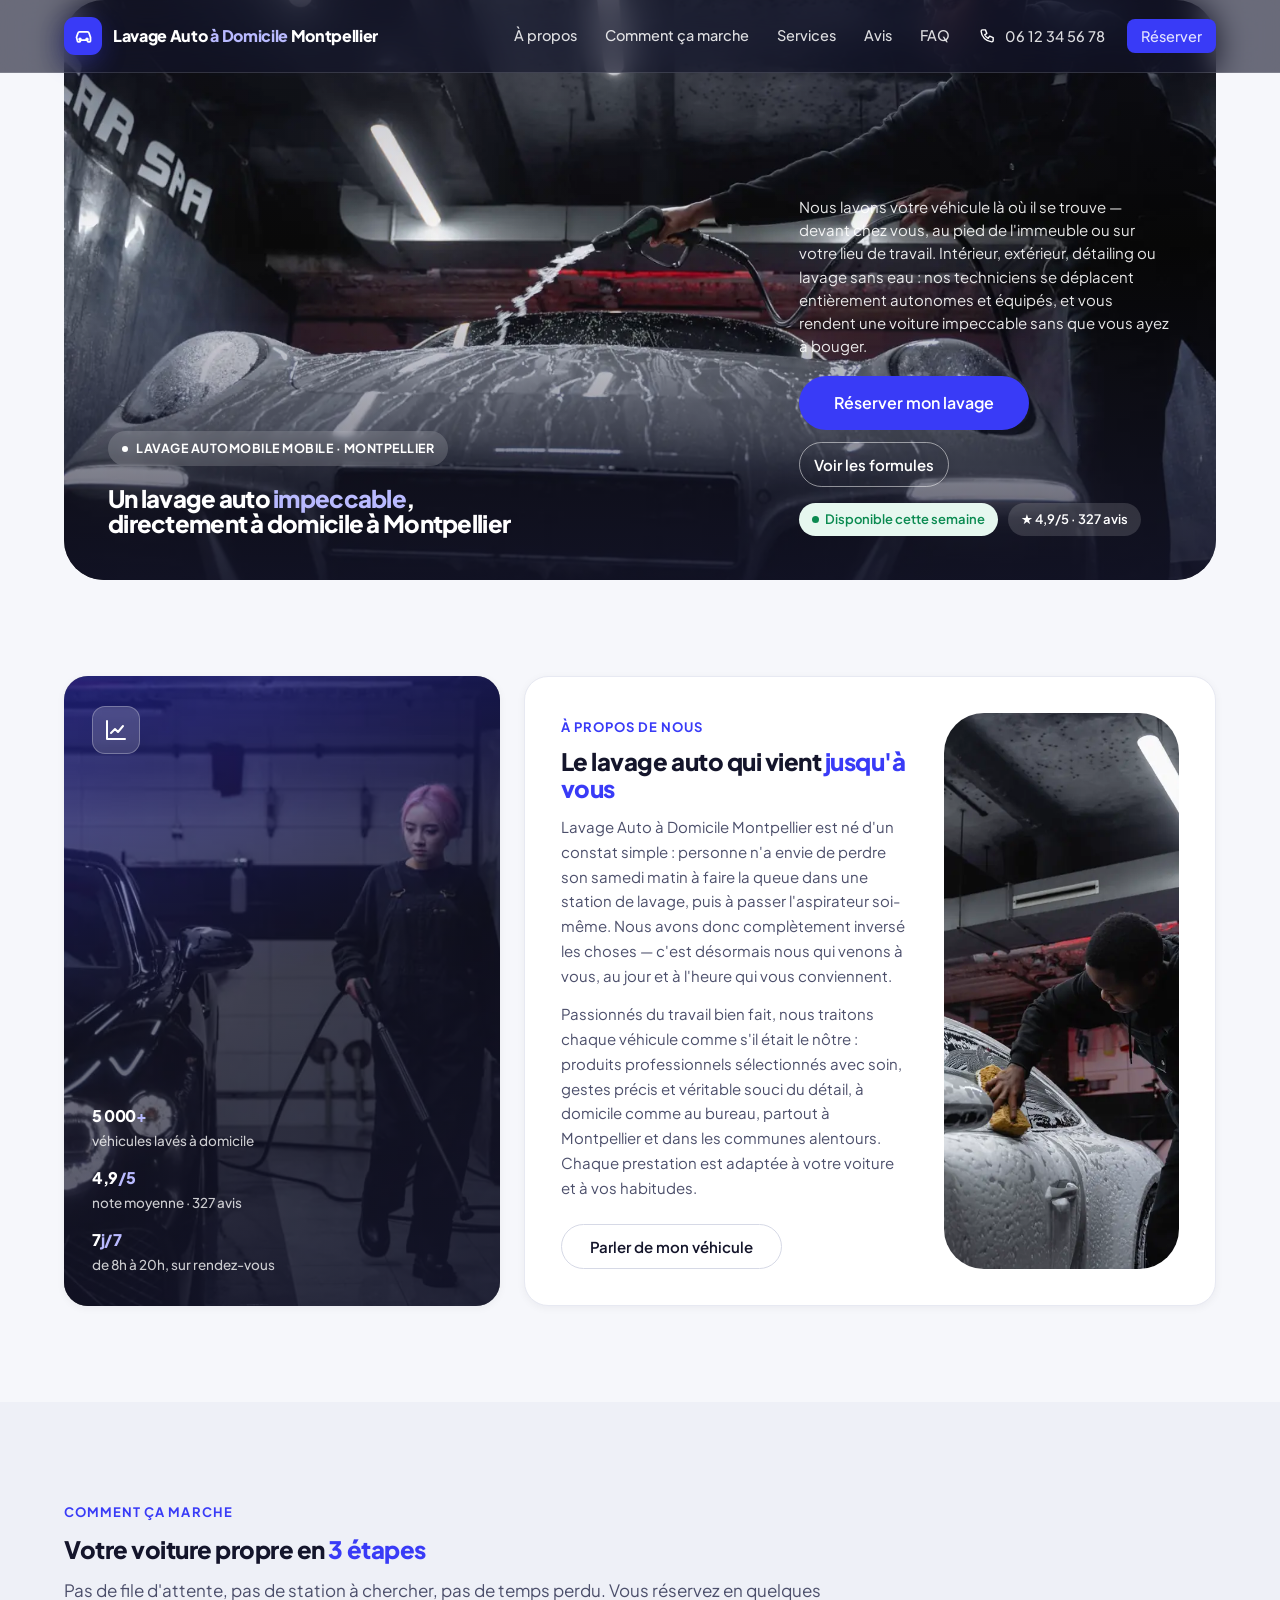
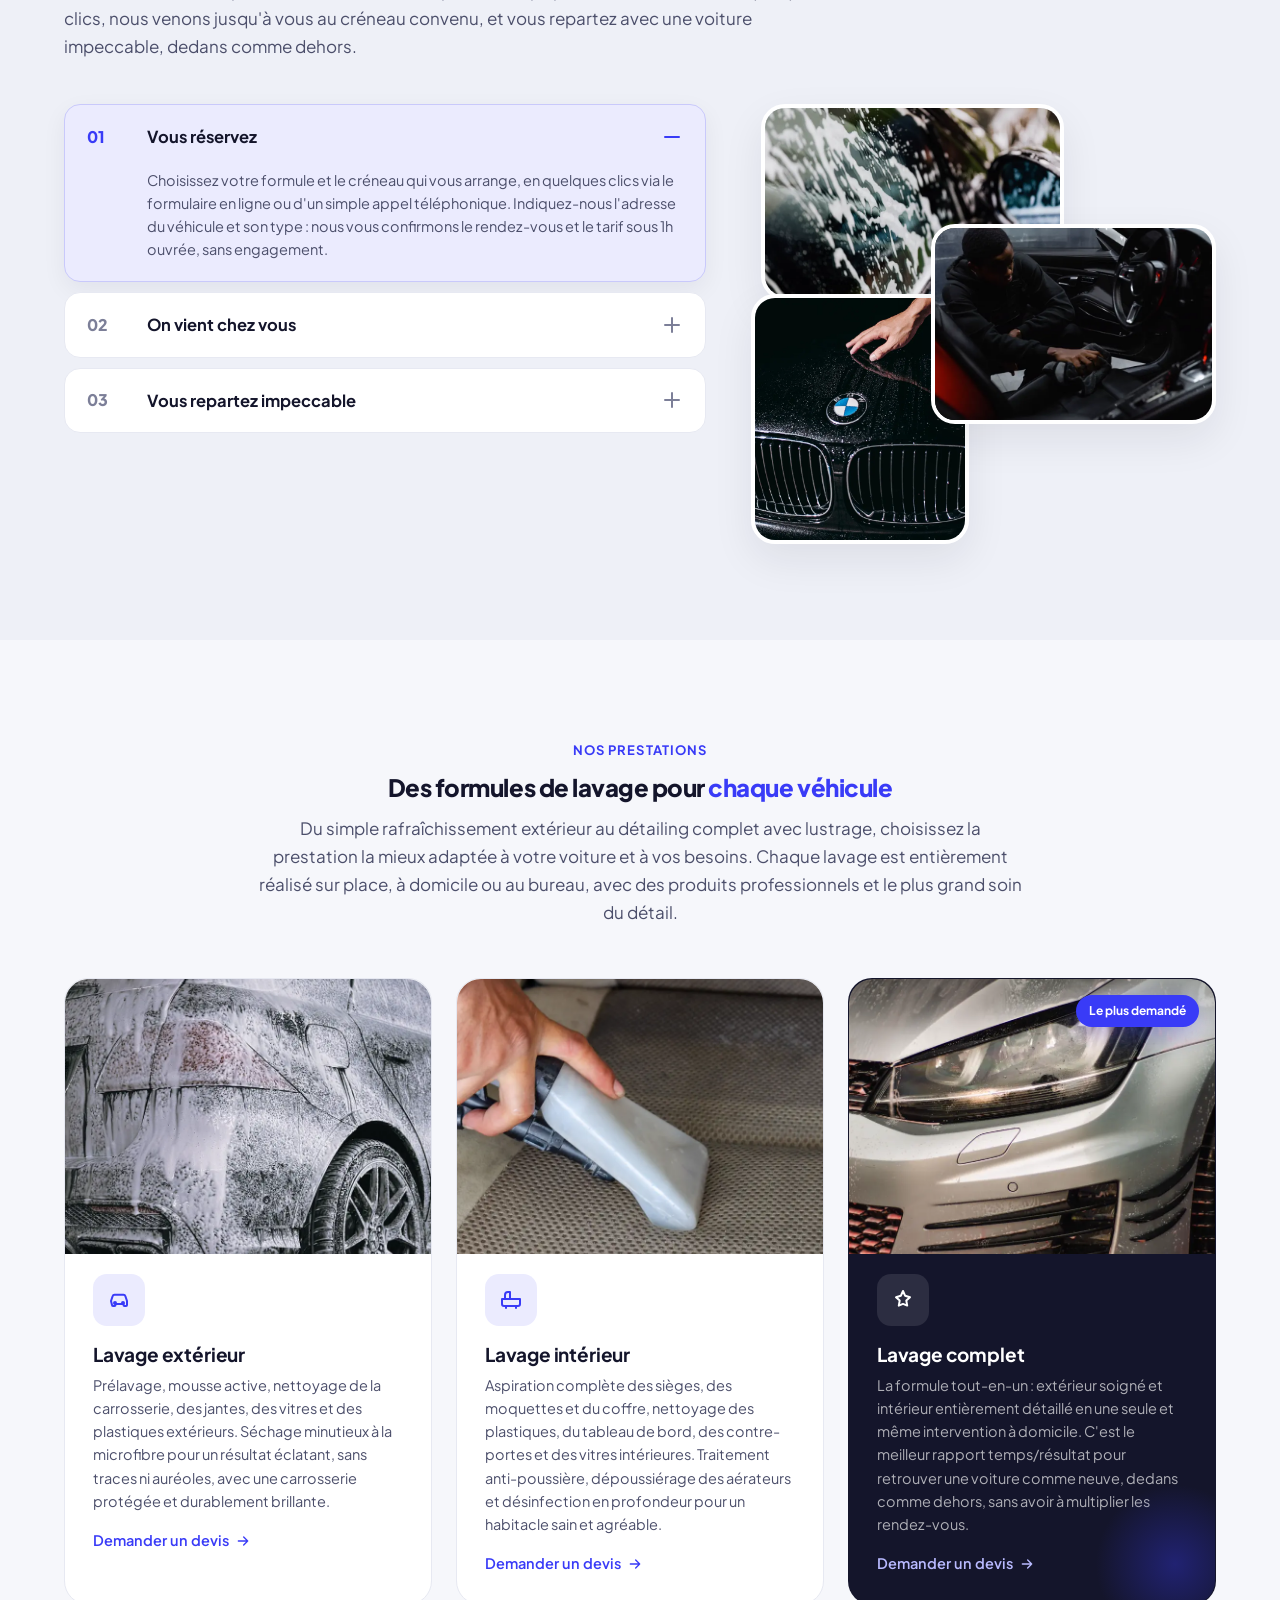
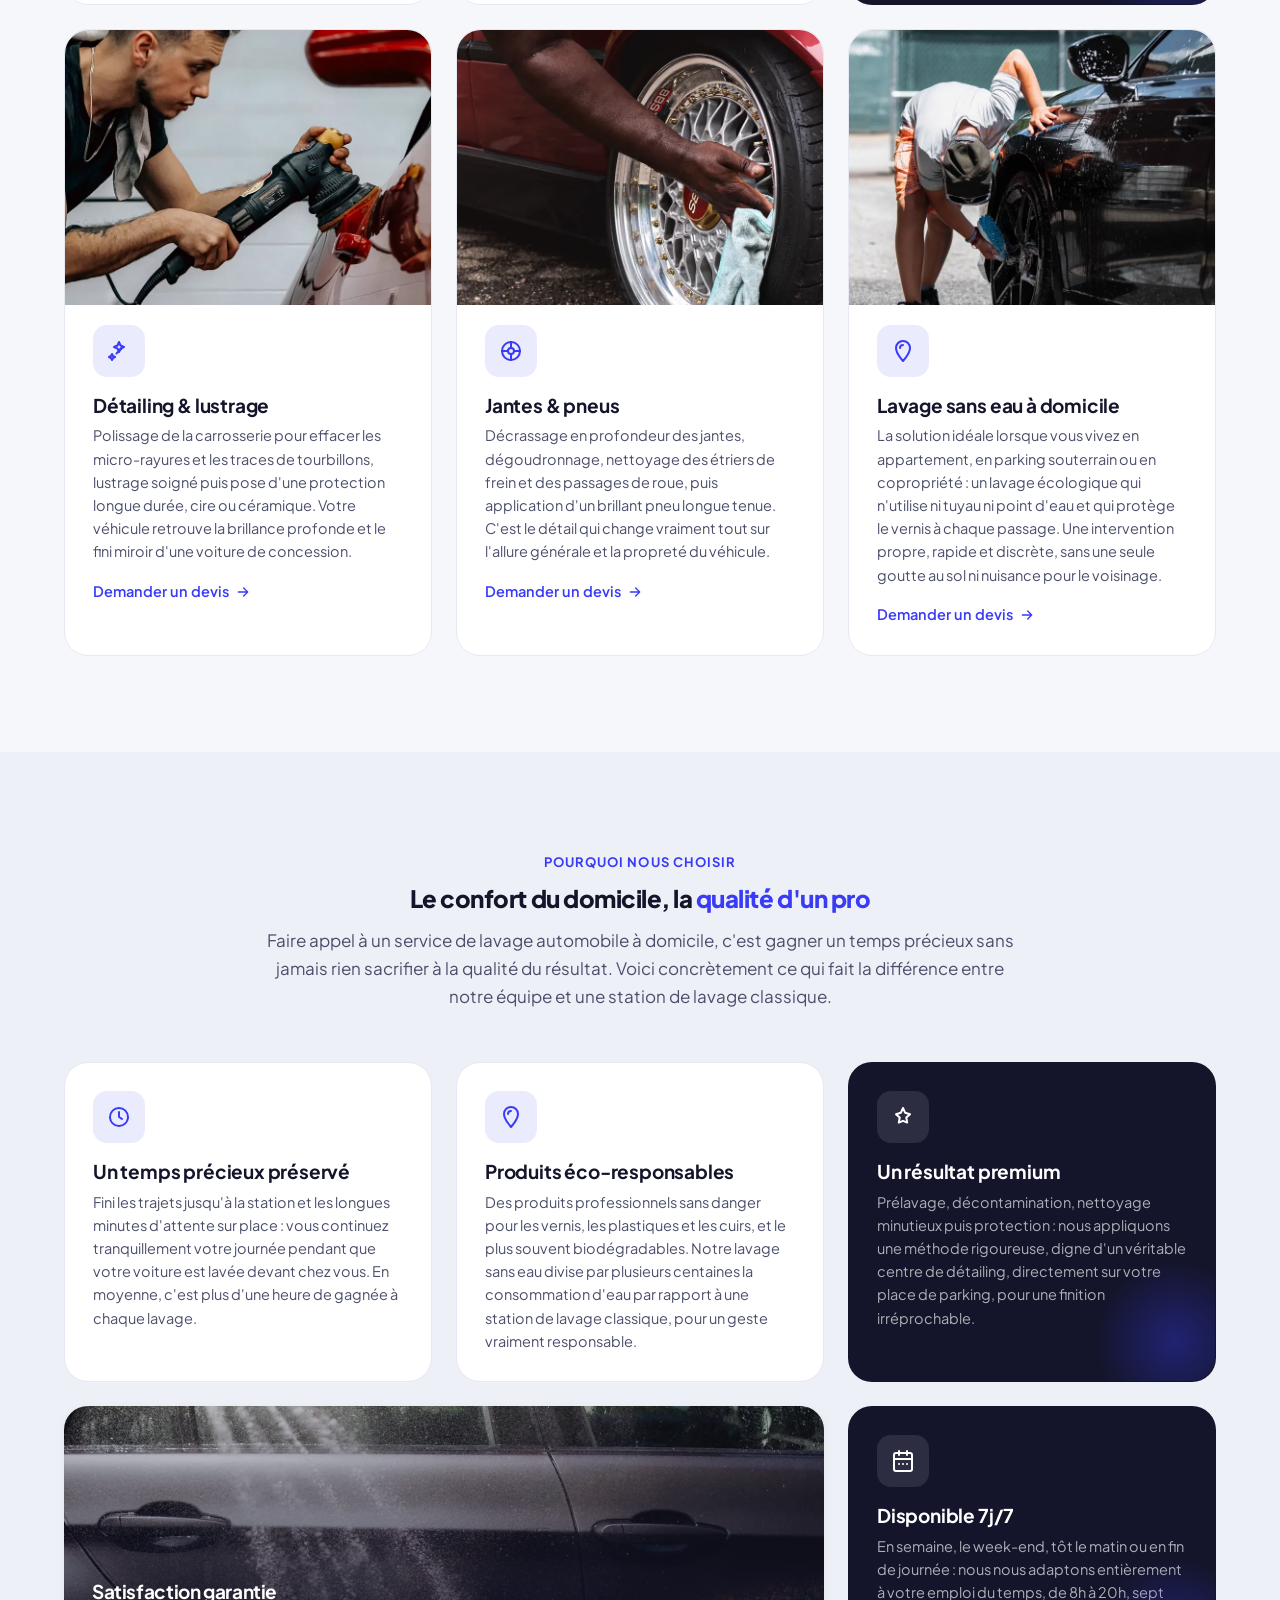
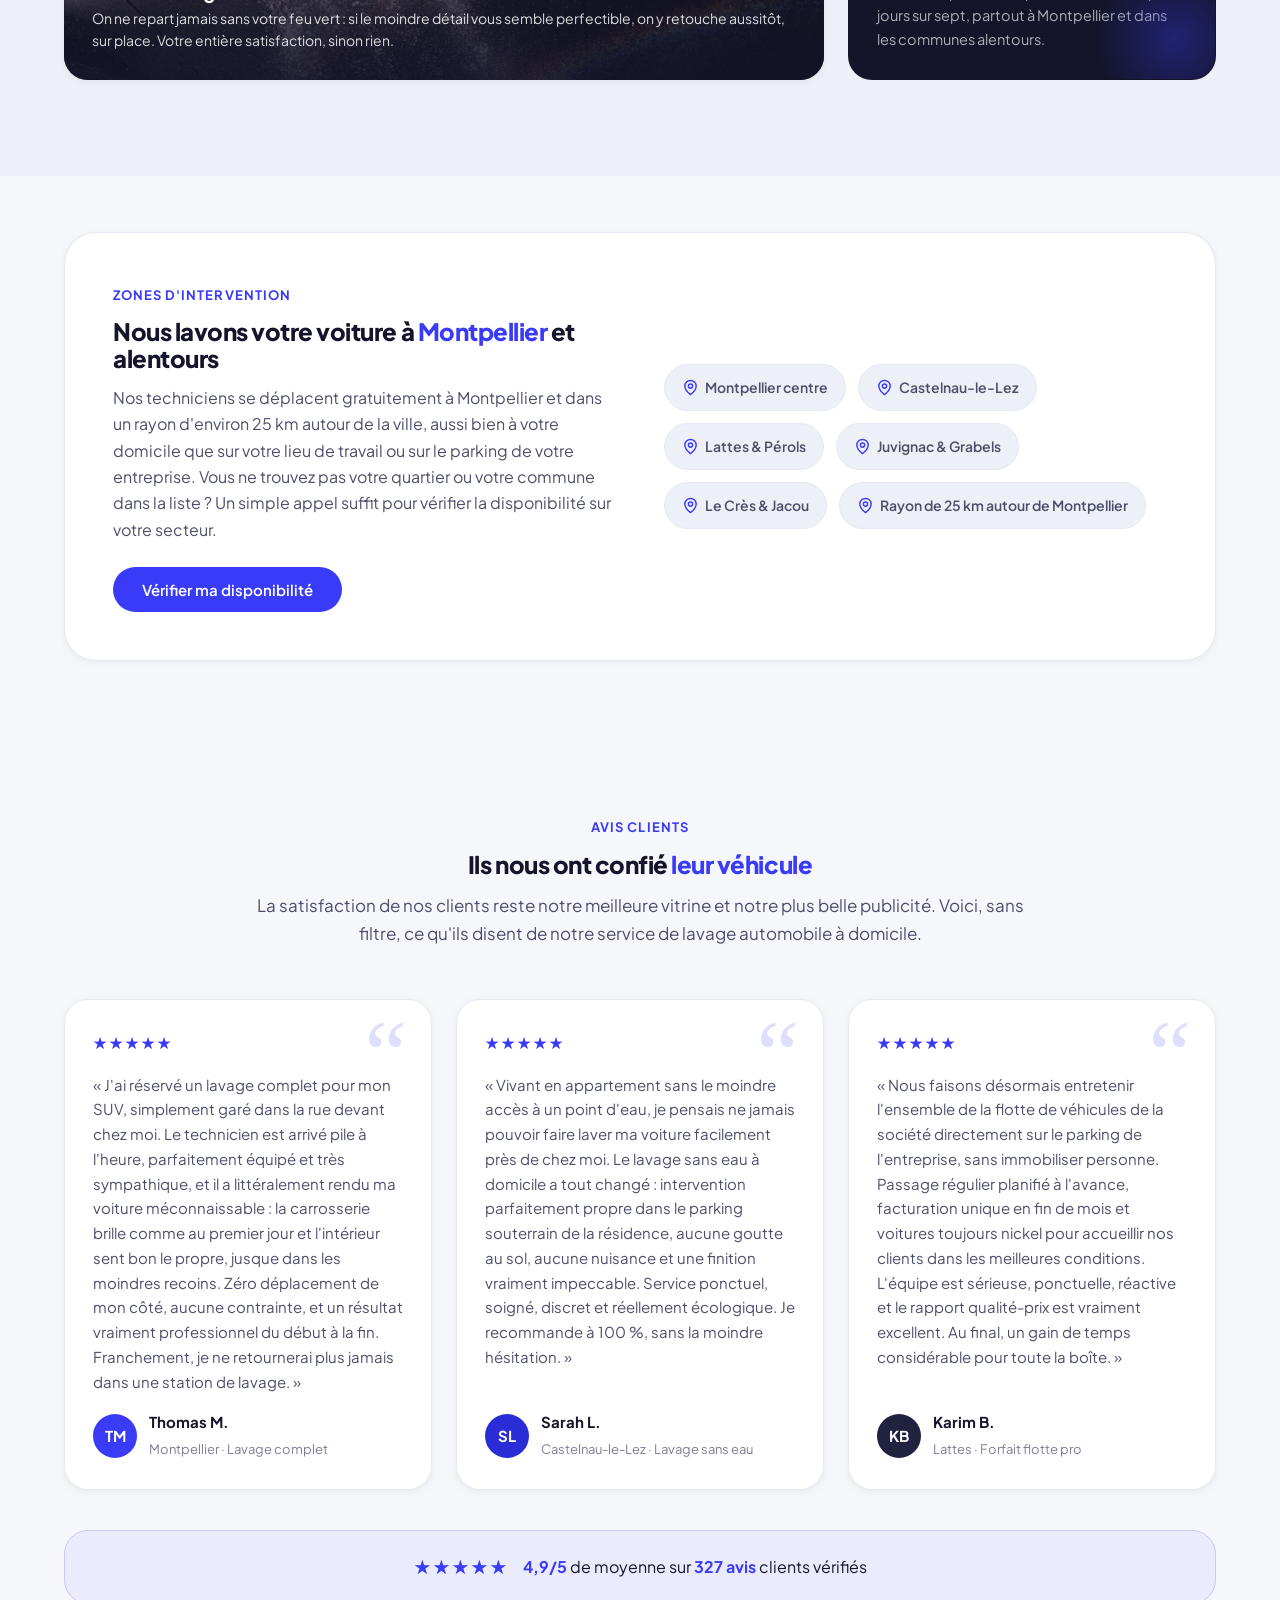
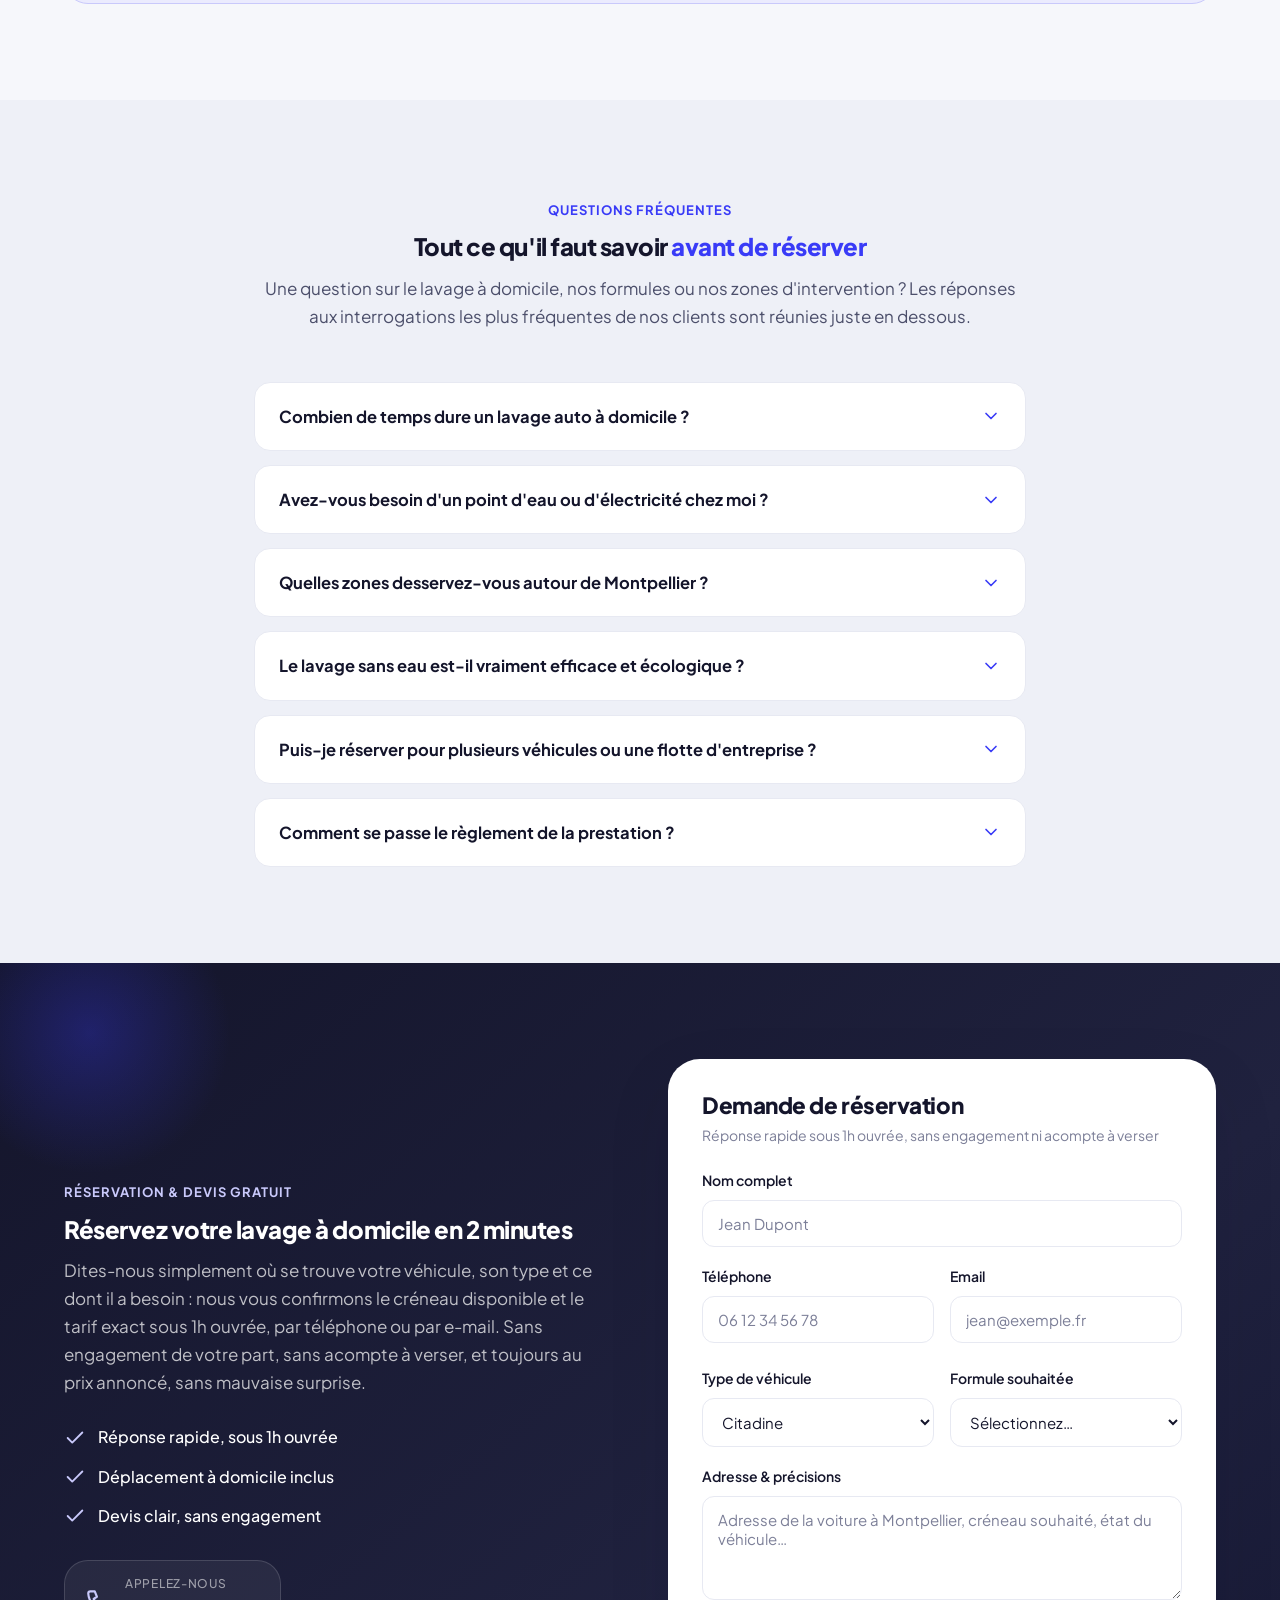
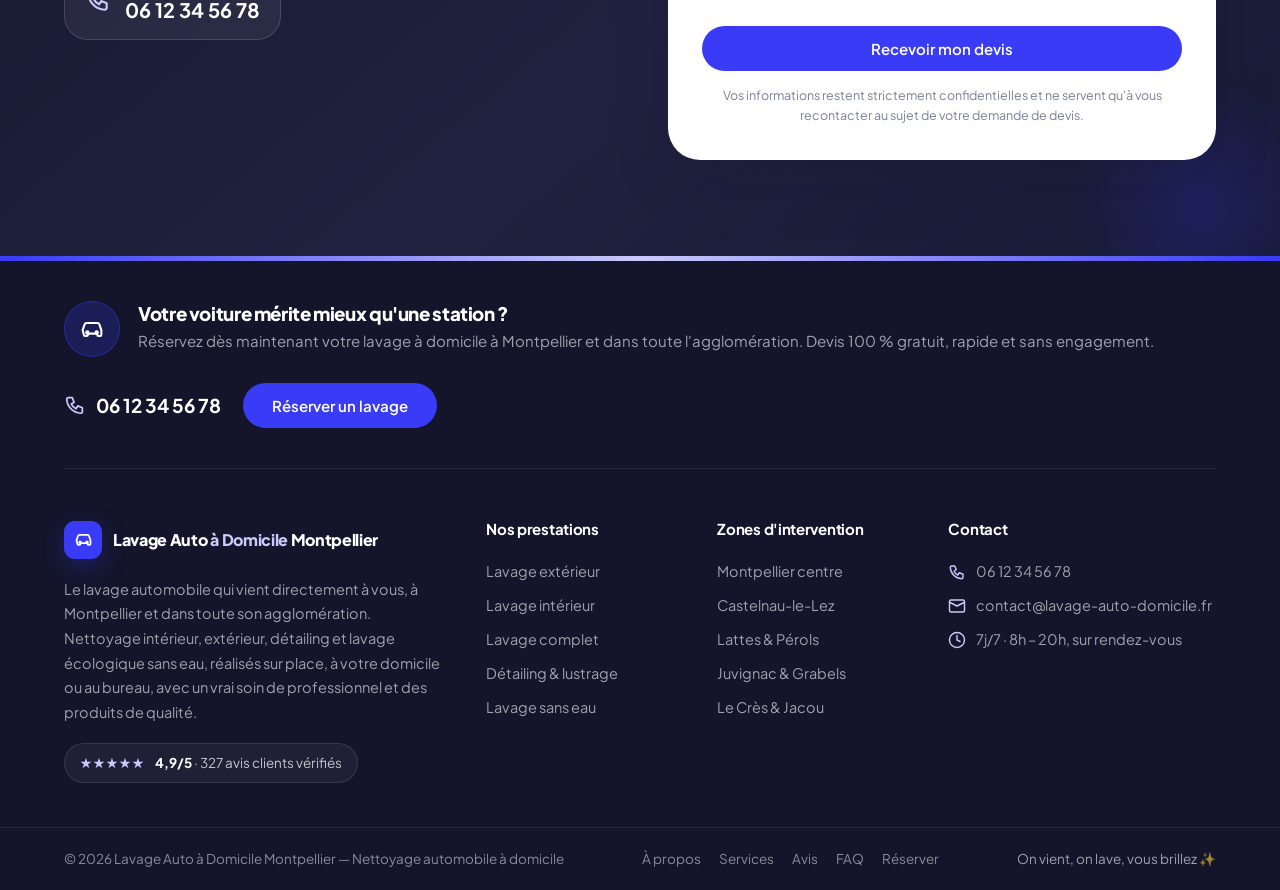
==== commit 43d9e2ec: "navbar lucide" ====
--- a/index.html
+++ b/index.html
@@ -78,12 +78,12 @@
   "@context": "https://schema.org",
   "@type": "FAQPage",
   "mainEntity": [
-    { "@type": "Question", "name": "Combien de temps dure un lavage auto à domicile ?", "acceptedAnswer": { "@type": "Answer", "text": "Comptez environ 30 minutes pour un lavage extérieur, 45 minutes à 1h pour un lavage complet intérieur et extérieur, et jusqu'à 2 ou 3 heures pour une prestation de détailing avec lustrage. Nous vous annonçons la durée exacte au moment de la réservation." } },
-    { "@type": "Question", "name": "Avez-vous besoin d'un point d'eau ou d'électricité chez moi ?", "acceptedAnswer": { "@type": "Answer", "text": "Non. Nous sommes totalement autonomes : nous apportons notre eau, notre électricité et l'ensemble du matériel professionnel. Le lavage sans eau est également disponible, idéal en appartement, en parking souterrain ou en copropriété." } },
-    { "@type": "Question", "name": "Quelles zones desservez-vous autour de Montpellier ?", "acceptedAnswer": { "@type": "Answer", "text": "Nous intervenons à Montpellier et dans un rayon d'environ 25 km autour de la ville, à votre domicile comme sur votre lieu de travail. En cas de doute sur votre secteur, contactez-nous : nous vous confirmons la disponibilité en quelques minutes." } },
-    { "@type": "Question", "name": "Le lavage sans eau est-il vraiment efficace et écologique ?", "acceptedAnswer": { "@type": "Answer", "text": "Oui. Nos produits sans eau encapsulent les poussières et les saletés pour les retirer sans rayer la carrosserie, tout en laissant une finition brillante et protectrice. Un lavage sans eau consomme moins de 500 ml de produit contre 150 à 300 litres pour un lavage classique." } },
-    { "@type": "Question", "name": "Puis-je réserver pour plusieurs véhicules ou une flotte d'entreprise ?", "acceptedAnswer": { "@type": "Answer", "text": "Absolument. Nous proposons des forfaits dédiés aux professionnels et aux flottes d'entreprise, avec passage régulier sur site et facturation unique. Demandez un devis personnalisé en précisant le nombre de véhicules." } },
-    { "@type": "Question", "name": "Comment régler la prestation ?", "acceptedAnswer": { "@type": "Answer", "text": "Le règlement se fait après la prestation, une fois que vous avez constaté le résultat. Nous acceptons la carte bancaire, les espèces et le paiement mobile. Un justificatif vous est remis systématiquement." } }
+    { "@type": "Question", "name": "Combien de temps dure un lavage auto à domicile ?", "acceptedAnswer": { "@type": "Answer", "text": "Comptez environ 30 minutes pour un lavage extérieur seul, 45 minutes à 1 heure pour un lavage complet intérieur et extérieur, et jusqu'à 2 à 3 heures pour une prestation de détailing avec polissage et lustrage. La durée exacte dépend de la taille du véhicule, de son état et de la formule choisie ; elle vous est toujours communiquée clairement au moment de la réservation, afin que vous puissiez organiser votre journée sereinement." } },
+    { "@type": "Question", "name": "Avez-vous besoin d'un point d'eau ou d'électricité chez moi ?", "acceptedAnswer": { "@type": "Answer", "text": "Non, absolument pas : nous sommes totalement autonomes. Nous apportons notre propre eau, notre énergie et l'ensemble du matériel professionnel nécessaire à la prestation. Le lavage sans eau est également disponible sur demande : c'est la solution idéale en appartement, en parking souterrain ou en copropriété, car il ne génère aucun écoulement au sol ni aucune nuisance pour le voisinage." } },
+    { "@type": "Question", "name": "Quelles zones desservez-vous autour de Montpellier ?", "acceptedAnswer": { "@type": "Answer", "text": "Nous intervenons à Montpellier et dans un rayon d'environ 25 km autour de la ville, ce qui couvre notamment Castelnau-le-Lez, Lattes, Pérols, Juvignac, Grabels, Le Crès et Jacou, aussi bien à votre domicile que sur votre lieu de travail. En cas de doute sur votre quartier ou votre commune, contactez-nous par téléphone : nous vous confirmons la disponibilité et le déplacement en quelques minutes seulement." } },
+    { "@type": "Question", "name": "Le lavage sans eau est-il vraiment efficace et écologique ?", "acceptedAnswer": { "@type": "Answer", "text": "Oui, tout à fait. Nos produits sans eau encapsulent la poussière et les saletés dans une émulsion glissante qui permet de les retirer en douceur, sans rayer la carrosserie, tout en laissant derrière eux une finition brillante et une couche protectrice sur le vernis. Un lavage sans eau consomme moins de 500 ml de produit, contre 150 à 300 litres d'eau pour un lavage classique : c'est donc à la fois très efficace et nettement plus respectueux de l'environnement." } },
+    { "@type": "Question", "name": "Puis-je réserver pour plusieurs véhicules ou une flotte d'entreprise ?", "acceptedAnswer": { "@type": "Answer", "text": "Bien sûr, c'est même l'une de nos spécialités. Nous proposons des forfaits dédiés aux professionnels, aux concessions et aux flottes d'entreprise, avec passage régulier planifié sur site et facturation unique simplifiée. Indiquez simplement le nombre et le type de véhicules concernés dans votre demande de devis : nous vous établissons rapidement une offre sur mesure, adaptée à votre budget." } },
+    { "@type": "Question", "name": "Comment régler la prestation ?", "acceptedAnswer": { "@type": "Answer", "text": "Le règlement s'effectue toujours après la prestation, une fois que vous avez inspecté et constaté vous-même le résultat. Nous acceptons la carte bancaire, les espèces et le paiement mobile sans contact, et un justificatif détaillé vous est remis systématiquement. Aucun acompte ni aucune avance ne vous sont demandés au moment de la réservation : vous ne payez qu'une fois pleinement satisfait." } }
   ]
 }
 </script>
@@ -139,7 +139,7 @@
         </div>
 
         <div class="hero-panel">
-          <p>Nous lavons votre véhicule là où il se trouve — chez vous ou au bureau. Intérieur, extérieur, détailing et lavage sans eau, par des techniciens autonomes et équipés.</p>
+          <p>Nous lavons votre véhicule là où il se trouve — devant chez vous, au pied de l'immeuble ou sur votre lieu de travail. Intérieur, extérieur, détailing ou lavage sans eau : nos techniciens se déplacent entièrement autonomes et équipés, et vous rendent une voiture impeccable sans que vous ayez à bouger.</p>
           <div class="hero-panel-cta">
             <a class="btn btn-primary btn-lg" href="#devis">Réserver mon lavage</a>
             <a class="btn btn-ghost btn-ghost-light" href="#services">Voir les formules</a>
@@ -181,8 +181,8 @@
           <div class="about-card-text">
             <span class="eyebrow">À propos de nous</span>
             <h2>Le lavage auto qui vient <em>jusqu'à vous</em></h2>
-            <p>Lavage Auto à Domicile Montpellier est né d'un constat simple : personne n'a envie de perdre son samedi matin dans une station de lavage. Nous avons donc inversé les choses — c'est nous qui venons à vous.</p>
-            <p>Passionnés du travail bien fait, nous traitons chaque véhicule comme le nôtre : produits professionnels, gestes précis et souci du détail, à domicile comme au bureau, partout à Montpellier et alentours.</p>
+            <p>Lavage Auto à Domicile Montpellier est né d'un constat simple : personne n'a envie de perdre son samedi matin à faire la queue dans une station de lavage, puis à passer l'aspirateur soi-même. Nous avons donc complètement inversé les choses — c'est désormais nous qui venons à vous, au jour et à l'heure qui vous conviennent.</p>
+            <p>Passionnés du travail bien fait, nous traitons chaque véhicule comme s'il était le nôtre : produits professionnels sélectionnés avec soin, gestes précis et véritable souci du détail, à domicile comme au bureau, partout à Montpellier et dans les communes alentours. Chaque prestation est adaptée à votre voiture et à vos habitudes.</p>
             <a class="btn btn-secondary" href="#devis">Parler de mon véhicule</a>
           </div>
           <div class="about-card-media">
@@ -202,7 +202,7 @@
       <div class="section-head section-head-left">
         <span class="eyebrow">Comment ça marche</span>
         <h2>Votre voiture propre en <em>3 étapes</em></h2>
-        <p>Pas de file d'attente, pas de station à trouver. Vous réservez, nous venons, vous repartez avec une voiture impeccable.</p>
+        <p>Pas de file d'attente, pas de station à chercher, pas de temps perdu. Vous réservez en quelques clics, nous venons jusqu'à vous au créneau convenu, et vous repartez avec une voiture impeccable, dedans comme dehors.</p>
       </div>
 
       <div class="howto">
@@ -210,15 +210,15 @@
         <div class="steps" id="steps">
           <details class="step" open>
             <summary class="step-sum"><span class="step-n">01</span><span class="step-t">Vous réservez</span><span class="step-plus" aria-hidden="true"></span></summary>
-            <div class="step-d"><p>Choisissez votre formule et le créneau qui vous arrange, via le formulaire ou par téléphone. Indiquez l'adresse et le type de véhicule : nous confirmons sous 1h ouvrée.</p></div>
+            <div class="step-d"><p>Choisissez votre formule et le créneau qui vous arrange, en quelques clics via le formulaire en ligne ou d'un simple appel téléphonique. Indiquez-nous l'adresse du véhicule et son type : nous vous confirmons le rendez-vous et le tarif sous 1h ouvrée, sans engagement.</p></div>
           </details>
           <details class="step">
             <summary class="step-sum"><span class="step-n">02</span><span class="step-t">On vient chez vous</span><span class="step-plus" aria-hidden="true"></span></summary>
-            <div class="step-d"><p>Notre technicien arrive à l'heure, entièrement équipé et autonome en eau et en électricité. Il lave votre véhicule sur place pendant que vous vaquez à vos occupations.</p></div>
+            <div class="step-d"><p>Notre technicien arrive à l'heure convenue, entièrement équipé et totalement autonome en eau comme en électricité. Il lave et détaille votre véhicule directement sur place, sur votre parking ou devant chez vous, pendant que vous vaquez tranquillement à vos occupations.</p></div>
           </details>
           <details class="step">
             <summary class="step-sum"><span class="step-n">03</span><span class="step-t">Vous repartez impeccable</span><span class="step-plus" aria-hidden="true"></span></summary>
-            <div class="step-d"><p>Vous validez le résultat, réglez sur place (CB, espèces ou paiement mobile) et récupérez une voiture éclatante, dedans comme dehors. Aucun déplacement, aucune perte de temps.</p></div>
+            <div class="step-d"><p>Vous inspectez et validez le résultat, puis réglez directement sur place par carte bancaire, espèces ou paiement mobile, et récupérez une voiture éclatante, dedans comme dehors. Aucun déplacement, aucune file d'attente, aucune perte de temps pour vous.</p></div>
           </details>
         </div>
 
@@ -247,7 +247,7 @@
       <div class="section-head">
         <span class="eyebrow">Nos prestations</span>
         <h2>Des formules de lavage pour <em>chaque véhicule</em></h2>
-        <p>Du simple rafraîchissement extérieur au détailing complet, choisissez la prestation adaptée à votre voiture. Chaque lavage est réalisé sur place, avec des produits professionnels et le plus grand soin.</p>
+        <p>Du simple rafraîchissement extérieur au détailing complet avec lustrage, choisissez la prestation la mieux adaptée à votre voiture et à vos besoins. Chaque lavage est entièrement réalisé sur place, à domicile ou au bureau, avec des produits professionnels et le plus grand soin du détail.</p>
       </div>
 
       <div class="grid g3">
@@ -259,7 +259,7 @@
           </div>
           <div class="ic"><svg viewBox="0 0 24 24" fill="none" stroke="currentColor" stroke-width="2" stroke-linecap="round" stroke-linejoin="round" aria-hidden="true"><path d="M4 13l1.6-4.8A2 2 0 0 1 7.5 6.8h9A2 2 0 0 1 18.4 8.2L20 13v4a1 1 0 0 1-1 1h-1.5a1 1 0 0 1-1-1v-1H8.5v1a1 1 0 0 1-1 1H6a1 1 0 0 1-1-1z"/><circle cx="8" cy="15" r="1"/><circle cx="16" cy="15" r="1"/></svg></div>
           <h4>Lavage extérieur</h4>
-          <p>Prélavage, mousse active, carrosserie, jantes, vitres et plastiques extérieurs. Séchage à la microfibre pour un résultat sans traces ni auréoles, protégé et brillant.</p>
+          <p>Prélavage, mousse active, nettoyage de la carrosserie, des jantes, des vitres et des plastiques extérieurs. Séchage minutieux à la microfibre pour un résultat éclatant, sans traces ni auréoles, avec une carrosserie protégée et durablement brillante.</p>
           <a class="card-cta" href="#devis">Demander un devis <svg viewBox="0 0 24 24" fill="none" stroke="currentColor" stroke-width="2" stroke-linecap="round" stroke-linejoin="round" aria-hidden="true"><path d="M5 12h14M13 6l6 6-6 6"/></svg></a>
         </article>
 
@@ -270,7 +270,7 @@
           </div>
           <div class="ic"><svg viewBox="0 0 24 24" fill="none" stroke="currentColor" stroke-width="2" stroke-linecap="round" stroke-linejoin="round" aria-hidden="true"><path d="M3 11h18v5a2 2 0 0 1-2 2H5a2 2 0 0 1-2-2z"/><path d="M6 11V7a3 3 0 0 1 3-3h2v7"/><path d="M17 18v2M7 18v2"/></svg></div>
           <h4>Lavage intérieur</h4>
-          <p>Aspiration des sièges, moquettes et coffre, nettoyage des plastiques, du tableau de bord et des vitres intérieures. Traitement anti-poussière et désinfection pour un habitacle sain.</p>
+          <p>Aspiration complète des sièges, des moquettes et du coffre, nettoyage des plastiques, du tableau de bord, des contre-portes et des vitres intérieures. Traitement anti-poussière, dépoussiérage des aérateurs et désinfection en profondeur pour un habitacle sain et agréable.</p>
           <a class="card-cta" href="#devis">Demander un devis <svg viewBox="0 0 24 24" fill="none" stroke="currentColor" stroke-width="2" stroke-linecap="round" stroke-linejoin="round" aria-hidden="true"><path d="M5 12h14M13 6l6 6-6 6"/></svg></a>
         </article>
 
@@ -282,7 +282,7 @@
           </div>
           <div class="ic"><svg viewBox="0 0 24 24" fill="none" stroke="currentColor" stroke-width="2" stroke-linecap="round" stroke-linejoin="round" aria-hidden="true"><path d="M12 3l2.2 4.8L19 9.3l-3.7 3.3.9 5L12 15.9 7.8 17.6l.9-5L5 9.3l4.8-1.5z"/></svg></div>
           <h4>Lavage complet</h4>
-          <p>La formule tout-en-un : extérieur soigné et intérieur détaillé en une seule intervention. Le meilleur rapport temps/résultat pour retrouver une voiture comme neuve, dedans comme dehors.</p>
+          <p>La formule tout-en-un : extérieur soigné et intérieur entièrement détaillé en une seule et même intervention à domicile. C'est le meilleur rapport temps/résultat pour retrouver une voiture comme neuve, dedans comme dehors, sans avoir à multiplier les rendez-vous.</p>
           <a class="card-cta" href="#devis">Demander un devis <svg viewBox="0 0 24 24" fill="none" stroke="currentColor" stroke-width="2" stroke-linecap="round" stroke-linejoin="round" aria-hidden="true"><path d="M5 12h14M13 6l6 6-6 6"/></svg></a>
         </article>
 
@@ -293,7 +293,7 @@
           </div>
           <div class="ic"><svg viewBox="0 0 24 24" fill="none" stroke="currentColor" stroke-width="2" stroke-linecap="round" stroke-linejoin="round" aria-hidden="true"><path d="m9.5 14.5 5-5"/><path d="M12 3l1.5 3.5L17 8l-3.5 1.5L12 13l-1.5-3.5L7 8l3.5-1.5z"/><path d="M5 15l1 2 2 1-2 1-1 2-1-2-2-1 2-1z"/></svg></div>
           <h4>Détailing &amp; lustrage</h4>
-          <p>Polissage de la carrosserie pour effacer micro-rayures et traces de tourbillons, lustrage et pose d'une protection cire ou céramique. La brillance d'un véhicule de concession retrouvée.</p>
+          <p>Polissage de la carrosserie pour effacer les micro-rayures et les traces de tourbillons, lustrage soigné puis pose d'une protection longue durée, cire ou céramique. Votre véhicule retrouve la brillance profonde et le fini miroir d'une voiture de concession.</p>
           <a class="card-cta" href="#devis">Demander un devis <svg viewBox="0 0 24 24" fill="none" stroke="currentColor" stroke-width="2" stroke-linecap="round" stroke-linejoin="round" aria-hidden="true"><path d="M5 12h14M13 6l6 6-6 6"/></svg></a>
         </article>
 
@@ -304,7 +304,7 @@
           </div>
           <div class="ic"><svg viewBox="0 0 24 24" fill="none" stroke="currentColor" stroke-width="2" stroke-linecap="round" stroke-linejoin="round" aria-hidden="true"><circle cx="12" cy="12" r="9"/><circle cx="12" cy="12" r="3"/><path d="M12 3v6M12 15v6M3 12h6M15 12h6"/></svg></div>
           <h4>Jantes &amp; pneus</h4>
-          <p>Décrassage des jantes, dégoudronnage, nettoyage des étriers et des passages de roue, puis pose d'un brillant pneu longue tenue. Le détail qui change tout sur l'allure du véhicule.</p>
+          <p>Décrassage en profondeur des jantes, dégoudronnage, nettoyage des étriers de frein et des passages de roue, puis application d'un brillant pneu longue tenue. C'est le détail qui change vraiment tout sur l'allure générale et la propreté du véhicule.</p>
           <a class="card-cta" href="#devis">Demander un devis <svg viewBox="0 0 24 24" fill="none" stroke="currentColor" stroke-width="2" stroke-linecap="round" stroke-linejoin="round" aria-hidden="true"><path d="M5 12h14M13 6l6 6-6 6"/></svg></a>
         </article>
 
@@ -315,7 +315,7 @@
           </div>
           <div class="ic"><svg viewBox="0 0 24 24" fill="none" stroke="currentColor" stroke-width="2" stroke-linecap="round" stroke-linejoin="round" aria-hidden="true"><path d="M12 2a7 7 0 0 1 7 7c0 5-7 13-7 13S5 14 5 9a7 7 0 0 1 7-7Z"/><path d="M9 9c0-1.7 1.3-3 3-3"/></svg></div>
           <h4>Lavage sans eau à domicile</h4>
-          <p>La solution idéale en appartement, en parking souterrain ou en copropriété : un lavage écologique qui n'utilise ni tuyau ni point d'eau, tout en protégeant le vernis. Propre, discret, sans une goutte au sol.</p>
+          <p>La solution idéale lorsque vous vivez en appartement, en parking souterrain ou en copropriété : un lavage écologique qui n'utilise ni tuyau ni point d'eau et qui protège le vernis à chaque passage. Une intervention propre, rapide et discrète, sans une seule goutte au sol ni nuisance pour le voisinage.</p>
           <a class="card-cta" href="#devis">Demander un devis <svg viewBox="0 0 24 24" fill="none" stroke="currentColor" stroke-width="2" stroke-linecap="round" stroke-linejoin="round" aria-hidden="true"><path d="M5 12h14M13 6l6 6-6 6"/></svg></a>
         </article>
 
@@ -329,26 +329,26 @@
       <div class="section-head">
         <span class="eyebrow">Pourquoi nous choisir</span>
         <h2>Le confort du domicile, la <em>qualité d'un pro</em></h2>
-        <p>Faire appel à un service de lavage à domicile, c'est gagner du temps sans rien sacrifier au résultat. Voici ce qui fait la différence.</p>
+        <p>Faire appel à un service de lavage automobile à domicile, c'est gagner un temps précieux sans jamais rien sacrifier à la qualité du résultat. Voici concrètement ce qui fait la différence entre notre équipe et une station de lavage classique.</p>
       </div>
 
       <div class="bento">
         <article class="card bento-cell reveal">
           <div class="ic"><svg viewBox="0 0 24 24" fill="none" stroke="currentColor" stroke-width="2" stroke-linecap="round" stroke-linejoin="round" aria-hidden="true"><circle cx="12" cy="12" r="9"/><path d="M12 7v5l3 2"/></svg></div>
           <h4>Un temps précieux préservé</h4>
-          <p>Fini les trajets et l'attente en station : vous continuez votre journée pendant que votre voiture est lavée devant chez vous. Plus d'une heure économisée à chaque lavage.</p>
+          <p>Fini les trajets jusqu'à la station et les longues minutes d'attente sur place : vous continuez tranquillement votre journée pendant que votre voiture est lavée devant chez vous. En moyenne, c'est plus d'une heure de gagnée à chaque lavage.</p>
         </article>
 
         <article class="card bento-cell reveal">
           <div class="ic"><svg viewBox="0 0 24 24" fill="none" stroke="currentColor" stroke-width="2" stroke-linecap="round" stroke-linejoin="round" aria-hidden="true"><path d="M12 2a7 7 0 0 1 7 7c0 5-7 13-7 13S5 14 5 9a7 7 0 0 1 7-7Z"/><path d="M9 9c0-1.7 1.3-3 3-3"/></svg></div>
           <h4>Produits éco-responsables</h4>
-          <p>Des produits pros sans danger pour les vernis et biodégradables. Le lavage sans eau divise par plusieurs centaines la consommation d'eau par rapport à une station classique.</p>
+          <p>Des produits professionnels sans danger pour les vernis, les plastiques et les cuirs, et le plus souvent biodégradables. Notre lavage sans eau divise par plusieurs centaines la consommation d'eau par rapport à une station de lavage classique, pour un geste vraiment responsable.</p>
         </article>
 
         <article class="card card-dark bento-cell reveal">
           <div class="ic"><svg viewBox="0 0 24 24" fill="none" stroke="currentColor" stroke-width="2" stroke-linecap="round" stroke-linejoin="round" aria-hidden="true"><path d="M12 3l2.2 4.8L19 9.3l-3.7 3.3.9 5L12 15.9 7.8 17.6l.9-5L5 9.3l4.8-1.5z"/></svg></div>
           <h4>Un résultat premium</h4>
-          <p>Prélavage, décontamination, nettoyage puis protection : une méthode digne d'un centre de détailing, sur votre place de parking.</p>
+          <p>Prélavage, décontamination, nettoyage minutieux puis protection : nous appliquons une méthode rigoureuse, digne d'un véritable centre de détailing, directement sur votre place de parking, pour une finition irréprochable.</p>
         </article>
 
         <article class="bento-cell bento-img reveal">
@@ -359,14 +359,14 @@
           <span class="bento-img-veil" aria-hidden="true"></span>
           <div class="bento-img-content">
             <h4>Satisfaction garantie</h4>
-            <p>On ne repart pas sans votre feu vert. Un lavage soigné, ou on y retouche.</p>
+            <p>On ne repart jamais sans votre feu vert : si le moindre détail vous semble perfectible, on y retouche aussitôt, sur place. Votre entière satisfaction, sinon rien.</p>
           </div>
         </article>
 
         <article class="card card-dark bento-cell reveal">
           <div class="ic"><svg viewBox="0 0 24 24" fill="none" stroke="currentColor" stroke-width="2" stroke-linecap="round" stroke-linejoin="round" aria-hidden="true"><rect x="3" y="4" width="18" height="18" rx="2"/><path d="M8 2v4M16 2v4M3 10h18"/><path d="M8 15h.01M12 15h.01M16 15h.01"/></svg></div>
           <h4>Disponible 7j/7</h4>
-          <p>En semaine, le week-end, tôt ou tard : on s'adapte à votre emploi du temps, de 8h à 20h, partout à Montpellier et alentours.</p>
+          <p>En semaine, le week-end, tôt le matin ou en fin de journée : nous nous adaptons entièrement à votre emploi du temps, de 8h à 20h, sept jours sur sept, partout à Montpellier et dans les communes alentours.</p>
         </article>
       </div>
     </div>
@@ -379,7 +379,7 @@
         <div class="zones-text">
           <span class="eyebrow">Zones d'intervention</span>
           <h2>Nous lavons votre voiture à <em>Montpellier</em> et alentours</h2>
-          <p>Nos techniciens se déplacent gratuitement à Montpellier et dans un rayon d'environ 25 km, à votre domicile comme sur votre lieu de travail. Vous ne trouvez pas votre secteur ? Un appel suffit pour vérifier.</p>
+          <p>Nos techniciens se déplacent gratuitement à Montpellier et dans un rayon d'environ 25 km autour de la ville, aussi bien à votre domicile que sur votre lieu de travail ou sur le parking de votre entreprise. Vous ne trouvez pas votre quartier ou votre commune dans la liste ? Un simple appel suffit pour vérifier la disponibilité sur votre secteur.</p>
           <a class="btn btn-primary" href="#devis">Vérifier ma disponibilité</a>
         </div>
         <ul class="zone-tags">
@@ -400,13 +400,13 @@
       <div class="section-head">
         <span class="eyebrow">Avis clients</span>
         <h2>Ils nous ont confié <em>leur véhicule</em></h2>
-        <p>La satisfaction de nos clients est notre meilleure vitrine. Voici ce qu'ils disent du lavage à domicile.</p>
+        <p>La satisfaction de nos clients reste notre meilleure vitrine et notre plus belle publicité. Voici, sans filtre, ce qu'ils disent de notre service de lavage automobile à domicile.</p>
       </div>
 
       <div class="grid g3">
         <blockquote class="review reveal">
           <div class="review-stars" aria-label="Note : 5 sur 5">★★★★★</div>
-          <p>« J'ai réservé un lavage complet pour mon SUV, garé dans la rue devant chez moi. Le technicien est arrivé pile à l'heure, parfaitement équipé, et il a rendu ma voiture méconnaissable : la carrosserie brille et l'intérieur sent le propre. Zéro déplacement de mon côté, et un résultat vraiment professionnel. Je ne retournerai plus jamais dans une station. »</p>
+          <p>« J'ai réservé un lavage complet pour mon SUV, simplement garé dans la rue devant chez moi. Le technicien est arrivé pile à l'heure, parfaitement équipé et très sympathique, et il a littéralement rendu ma voiture méconnaissable : la carrosserie brille comme au premier jour et l'intérieur sent bon le propre, jusque dans les moindres recoins. Zéro déplacement de mon côté, aucune contrainte, et un résultat vraiment professionnel du début à la fin. Franchement, je ne retournerai plus jamais dans une station de lavage. »</p>
           <footer class="review-author">
             <span class="review-avatar" style="--c:#393BF7">TM</span>
             <span><strong>Thomas M.</strong><small>Montpellier · Lavage complet</small></span>
@@ -415,7 +415,7 @@
 
         <blockquote class="review reveal">
           <div class="review-stars" aria-label="Note : 5 sur 5">★★★★★</div>
-          <p>« Vivant en appartement sans accès à un point d'eau, je pensais ne jamais pouvoir faire laver ma voiture facilement. Le lavage sans eau à domicile a tout changé : intervention propre dans le parking souterrain, aucune goutte au sol et une finition impeccable. Service ponctuel, soigné et vraiment écologique. Je recommande à 100 %. »</p>
+          <p>« Vivant en appartement sans le moindre accès à un point d'eau, je pensais ne jamais pouvoir faire laver ma voiture facilement près de chez moi. Le lavage sans eau à domicile a tout changé : intervention parfaitement propre dans le parking souterrain de la résidence, aucune goutte au sol, aucune nuisance et une finition vraiment impeccable. Service ponctuel, soigné, discret et réellement écologique. Je recommande à 100 %, sans la moindre hésitation. »</p>
           <footer class="review-author">
             <span class="review-avatar" style="--c:#2A2CD6">SL</span>
             <span><strong>Sarah L.</strong><small>Castelnau-le-Lez · Lavage sans eau</small></span>
@@ -424,7 +424,7 @@
 
         <blockquote class="review reveal">
           <div class="review-stars" aria-label="Note : 5 sur 5">★★★★★</div>
-          <p>« Nous faisons désormais entretenir la flotte de véhicules de la société directement sur le parking de l'entreprise. Passage régulier, facturation unique et voitures toujours nickel pour recevoir nos clients. L'équipe est sérieuse, réactive et le rapport qualité-prix est excellent. Un vrai gain de temps pour toute la boîte. »</p>
+          <p>« Nous faisons désormais entretenir l'ensemble de la flotte de véhicules de la société directement sur le parking de l'entreprise, sans immobiliser personne. Passage régulier planifié à l'avance, facturation unique en fin de mois et voitures toujours nickel pour accueillir nos clients dans les meilleures conditions. L'équipe est sérieuse, ponctuelle, réactive et le rapport qualité-prix est vraiment excellent. Au final, un gain de temps considérable pour toute la boîte. »</p>
           <footer class="review-author">
             <span class="review-avatar" style="--c:#20223F">KB</span>
             <span><strong>Karim B.</strong><small>Lattes · Forfait flotte pro</small></span>
@@ -445,7 +445,7 @@
       <div class="section-head">
         <span class="eyebrow">Questions fréquentes</span>
         <h2>Tout ce qu'il faut savoir <em>avant de réserver</em></h2>
-        <p>Une question sur le lavage à domicile ? Les réponses les plus utiles sont juste en dessous.</p>
+        <p>Une question sur le lavage à domicile, nos formules ou nos zones d'intervention ? Les réponses aux interrogations les plus fréquentes de nos clients sont réunies juste en dessous.</p>
       </div>
 
       <div class="faq-list">
@@ -453,37 +453,37 @@
           <summary class="faq-q">Combien de temps dure un lavage auto à domicile ?
             <svg class="faq-chevron" viewBox="0 0 24 24" fill="none" stroke="currentColor" stroke-width="2" stroke-linecap="round" stroke-linejoin="round" aria-hidden="true"><path d="m6 9 6 6 6-6"/></svg>
           </summary>
-          <div class="faq-a"><p>Comptez environ 30 minutes pour un lavage extérieur, 45 minutes à 1 heure pour un lavage complet intérieur et extérieur, et jusqu'à 2 à 3 heures pour une prestation de détailing avec lustrage. La durée exacte vous est communiquée au moment de la réservation, selon la taille et l'état du véhicule.</p></div>
+          <div class="faq-a"><p>Comptez environ 30 minutes pour un lavage extérieur seul, 45 minutes à 1 heure pour un lavage complet intérieur et extérieur, et jusqu'à 2 à 3 heures pour une prestation de détailing avec polissage et lustrage. La durée exacte dépend de la taille du véhicule, de son état et de la formule choisie ; elle vous est toujours communiquée clairement au moment de la réservation, afin que vous puissiez organiser votre journée sereinement.</p></div>
         </details>
         <details class="faq-item reveal">
           <summary class="faq-q">Avez-vous besoin d'un point d'eau ou d'électricité chez moi ?
             <svg class="faq-chevron" viewBox="0 0 24 24" fill="none" stroke="currentColor" stroke-width="2" stroke-linecap="round" stroke-linejoin="round" aria-hidden="true"><path d="m6 9 6 6 6-6"/></svg>
           </summary>
-          <div class="faq-a"><p>Non, nous sommes totalement autonomes. Nous apportons notre eau, notre énergie et l'ensemble du matériel professionnel. Le lavage sans eau est aussi disponible : c'est la solution idéale en appartement, en parking souterrain ou en copropriété, sans aucun écoulement au sol.</p></div>
+          <div class="faq-a"><p>Non, absolument pas : nous sommes totalement autonomes. Nous apportons notre propre eau, notre énergie et l'ensemble du matériel professionnel nécessaire à la prestation. Le lavage sans eau est également disponible sur demande : c'est la solution idéale en appartement, en parking souterrain ou en copropriété, car il ne génère aucun écoulement au sol ni aucune nuisance pour le voisinage.</p></div>
         </details>
         <details class="faq-item reveal">
           <summary class="faq-q">Quelles zones desservez-vous autour de Montpellier ?
             <svg class="faq-chevron" viewBox="0 0 24 24" fill="none" stroke="currentColor" stroke-width="2" stroke-linecap="round" stroke-linejoin="round" aria-hidden="true"><path d="m6 9 6 6 6-6"/></svg>
           </summary>
-          <div class="faq-a"><p>Nous intervenons à Montpellier et dans un rayon d'environ 25 km autour de la ville (Castelnau-le-Lez, Lattes, Pérols, Juvignac, Le Crès…), à votre domicile comme sur votre lieu de travail. En cas de doute sur votre secteur, contactez-nous : nous confirmons la disponibilité en quelques minutes.</p></div>
+          <div class="faq-a"><p>Nous intervenons à Montpellier et dans un rayon d'environ 25 km autour de la ville, ce qui couvre notamment Castelnau-le-Lez, Lattes, Pérols, Juvignac, Grabels, Le Crès et Jacou, aussi bien à votre domicile que sur votre lieu de travail. En cas de doute sur votre quartier ou votre commune, contactez-nous par téléphone : nous vous confirmons la disponibilité et le déplacement en quelques minutes seulement.</p></div>
         </details>
         <details class="faq-item reveal">
           <summary class="faq-q">Le lavage sans eau est-il vraiment efficace et écologique ?
             <svg class="faq-chevron" viewBox="0 0 24 24" fill="none" stroke="currentColor" stroke-width="2" stroke-linecap="round" stroke-linejoin="round" aria-hidden="true"><path d="m6 9 6 6 6-6"/></svg>
           </summary>
-          <div class="faq-a"><p>Oui. Nos produits sans eau encapsulent la poussière et les saletés pour les retirer sans rayer la carrosserie, tout en laissant une finition brillante et protectrice. Un lavage sans eau consomme moins de 500 ml de produit, contre 150 à 300 litres d'eau pour un lavage classique : c'est à la fois efficace et bien plus respectueux de l'environnement.</p></div>
+          <div class="faq-a"><p>Oui, tout à fait. Nos produits sans eau encapsulent la poussière et les saletés dans une émulsion glissante qui permet de les retirer en douceur, sans rayer la carrosserie, tout en laissant derrière eux une finition brillante et une couche protectrice sur le vernis. Un lavage sans eau consomme moins de 500 ml de produit, contre 150 à 300 litres d'eau pour un lavage classique : c'est donc à la fois très efficace et nettement plus respectueux de l'environnement.</p></div>
         </details>
         <details class="faq-item reveal">
           <summary class="faq-q">Puis-je réserver pour plusieurs véhicules ou une flotte d'entreprise ?
             <svg class="faq-chevron" viewBox="0 0 24 24" fill="none" stroke="currentColor" stroke-width="2" stroke-linecap="round" stroke-linejoin="round" aria-hidden="true"><path d="m6 9 6 6 6-6"/></svg>
           </summary>
-          <div class="faq-a"><p>Bien sûr. Nous proposons des forfaits dédiés aux professionnels et aux flottes, avec passage régulier sur site et facturation unique. Indiquez simplement le nombre de véhicules dans votre demande de devis : nous vous établissons une offre sur mesure.</p></div>
+          <div class="faq-a"><p>Bien sûr, c'est même l'une de nos spécialités. Nous proposons des forfaits dédiés aux professionnels, aux concessions et aux flottes d'entreprise, avec passage régulier planifié sur site et facturation unique simplifiée. Indiquez simplement le nombre et le type de véhicules concernés dans votre demande de devis : nous vous établissons rapidement une offre sur mesure, adaptée à votre budget.</p></div>
         </details>
         <details class="faq-item reveal">
           <summary class="faq-q">Comment se passe le règlement de la prestation ?
             <svg class="faq-chevron" viewBox="0 0 24 24" fill="none" stroke="currentColor" stroke-width="2" stroke-linecap="round" stroke-linejoin="round" aria-hidden="true"><path d="m6 9 6 6 6-6"/></svg>
           </summary>
-          <div class="faq-a"><p>Le règlement se fait après la prestation, une fois que vous avez constaté le résultat. Nous acceptons la carte bancaire, les espèces et le paiement mobile, et un justificatif vous est remis systématiquement. Aucun acompte n'est demandé à la réservation.</p></div>
+          <div class="faq-a"><p>Le règlement s'effectue toujours après la prestation, une fois que vous avez inspecté et constaté vous-même le résultat. Nous acceptons la carte bancaire, les espèces et le paiement mobile sans contact, et un justificatif détaillé vous est remis systématiquement. Aucun acompte ni aucune avance ne vous sont demandés au moment de la réservation : vous ne payez qu'une fois pleinement satisfait.</p></div>
         </details>
       </div>
     </div>
@@ -495,7 +495,7 @@
       <div class="devis-intro reveal">
         <span class="eyebrow eyebrow-light">Réservation &amp; devis gratuit</span>
         <h2>Réservez votre lavage à domicile en 2 minutes</h2>
-        <p>Dites-nous où se trouve votre véhicule et ce dont il a besoin : nous vous confirmons le créneau et le tarif sous 1h ouvrée. Sans engagement, sans acompte, et toujours au prix annoncé.</p>
+        <p>Dites-nous simplement où se trouve votre véhicule, son type et ce dont il a besoin : nous vous confirmons le créneau disponible et le tarif exact sous 1h ouvrée, par téléphone ou par e-mail. Sans engagement de votre part, sans acompte à verser, et toujours au prix annoncé, sans mauvaise surprise.</p>
 
         <ul class="devis-benefits">
           <li><svg viewBox="0 0 24 24" fill="none" stroke="currentColor" stroke-width="2" stroke-linecap="round" stroke-linejoin="round" aria-hidden="true"><path d="M20 6 9 17l-5-5"/></svg>Réponse rapide, sous 1h ouvrée</li>
@@ -511,7 +511,7 @@
 
       <form class="form-card reveal" id="devisForm" novalidate>
         <h3>Demande de réservation</h3>
-        <p class="form-sub">Réponse sous 1h ouvrée · sans engagement</p>
+        <p class="form-sub">Réponse rapide sous 1h ouvrée, sans engagement ni acompte à verser</p>
 
         <input type="text" name="website" class="hp" tabindex="-1" autocomplete="off" aria-hidden="true">
 
@@ -564,7 +564,7 @@
         </div>
 
         <button class="btn btn-primary btn-block form-submit" type="submit">Recevoir mon devis</button>
-        <p class="form-note">Vos informations restent confidentielles et ne servent qu'à vous recontacter.</p>
+        <p class="form-note">Vos informations restent strictement confidentielles et ne servent qu'à vous recontacter au sujet de votre demande de devis.</p>
 
         <div class="form-success" id="formSuccess" hidden>
           <svg viewBox="0 0 24 24" fill="none" stroke="currentColor" stroke-width="2" stroke-linecap="round" stroke-linejoin="round" aria-hidden="true"><circle cx="12" cy="12" r="10"/><path d="m9 12 2 2 4-4"/></svg>
@@ -591,7 +591,7 @@
         </span>
         <div>
           <h3>Votre voiture mérite mieux qu'une station&nbsp;?</h3>
-          <p>Réservez votre lavage à domicile à Montpellier. Devis gratuit, sans engagement.</p>
+          <p>Réservez dès maintenant votre lavage à domicile à Montpellier et dans toute l'agglomération. Devis 100 % gratuit, rapide et sans engagement.</p>
         </div>
       </div>
       <div class="footer-banner-actions">
@@ -611,7 +611,7 @@
           </span>
           <span class="brand-text">Lavage Auto <span class="brand-accent">à Domicile</span> Montpellier</span>
         </a>
-        <p>Le lavage automobile qui vient à vous, à Montpellier et dans toute l'agglomération. Intérieur, extérieur, détailing et lavage sans eau, réalisés sur place avec un soin de professionnel.</p>
+        <p>Le lavage automobile qui vient directement à vous, à Montpellier et dans toute son agglomération. Nettoyage intérieur, extérieur, détailing et lavage écologique sans eau, réalisés sur place, à votre domicile ou au bureau, avec un vrai soin de professionnel et des produits de qualité.</p>
         <div class="footer-rating">
           <span class="footer-rating-stars">★★★★★</span>
           <span><strong>4,9/5</strong> · 327 avis clients vérifiés</span>
--- a/css/style.css
+++ b/css/style.css
@@ -78,7 +78,7 @@
 
 /* HEADER — glassmorphism sombre sur le hero (lisible sur n'importe quel fond),
    glass clair --surface au scroll */
-.site-header{position:fixed;top:0;left:0;right:0;z-index:100;background:rgba(20,21,43,.34);-webkit-backdrop-filter:blur(16px) saturate(140%);backdrop-filter:blur(16px) saturate(140%);border-bottom:1px solid rgba(255,255,255,.14);transition:background var(--dur) var(--ease),box-shadow var(--dur) var(--ease),border-color var(--dur) var(--ease)}
+.site-header{position:fixed;top:0;left:0;right:0;z-index:100;background:rgba(20,21,43,.62);-webkit-backdrop-filter:blur(16px) saturate(140%);backdrop-filter:blur(16px) saturate(140%);border-bottom:1px solid rgba(255,255,255,.14);transition:background var(--dur) var(--ease),box-shadow var(--dur) var(--ease),border-color var(--dur) var(--ease)}
 .header-inner{max-width:var(--container);margin:0 auto;padding:0 24px;height:var(--header-h);display:flex;align-items:center;gap:20px}
 .brand{display:flex;align-items:center;gap:11px;font-weight:800;color:#fff;font-size:16px;line-height:1.15;letter-spacing:-.02em;white-space:nowrap}
 .brand-mark{width:38px;height:38px;border-radius:11px;background:var(--accent);display:grid;place-items:center;flex-shrink:0;box-shadow:var(--sh-accent)}
@@ -97,7 +97,7 @@
 .nav-toggle[aria-expanded="true"] span:nth-child(2){opacity:0}
 .nav-toggle[aria-expanded="true"] span:nth-child(3){transform:translateY(-7.5px) rotate(-45deg)}
 /* état scrollé */
-.site-header.scrolled{background:rgba(255,255,255,.82);-webkit-backdrop-filter:blur(16px) saturate(140%);backdrop-filter:blur(16px) saturate(140%);border-bottom-color:rgba(231,233,242,.8);box-shadow:var(--sh-sm)}
+.site-header.scrolled{background:rgba(255,255,255,.93);-webkit-backdrop-filter:blur(16px) saturate(140%);backdrop-filter:blur(16px) saturate(140%);border-bottom-color:rgba(231,233,242,.9);box-shadow:var(--sh-sm)}
 .site-header.scrolled .brand{color:var(--ink)}
 .site-header.scrolled .brand-accent{color:var(--accent)}
 .site-header.scrolled .nav>a{color:var(--ink-2)}
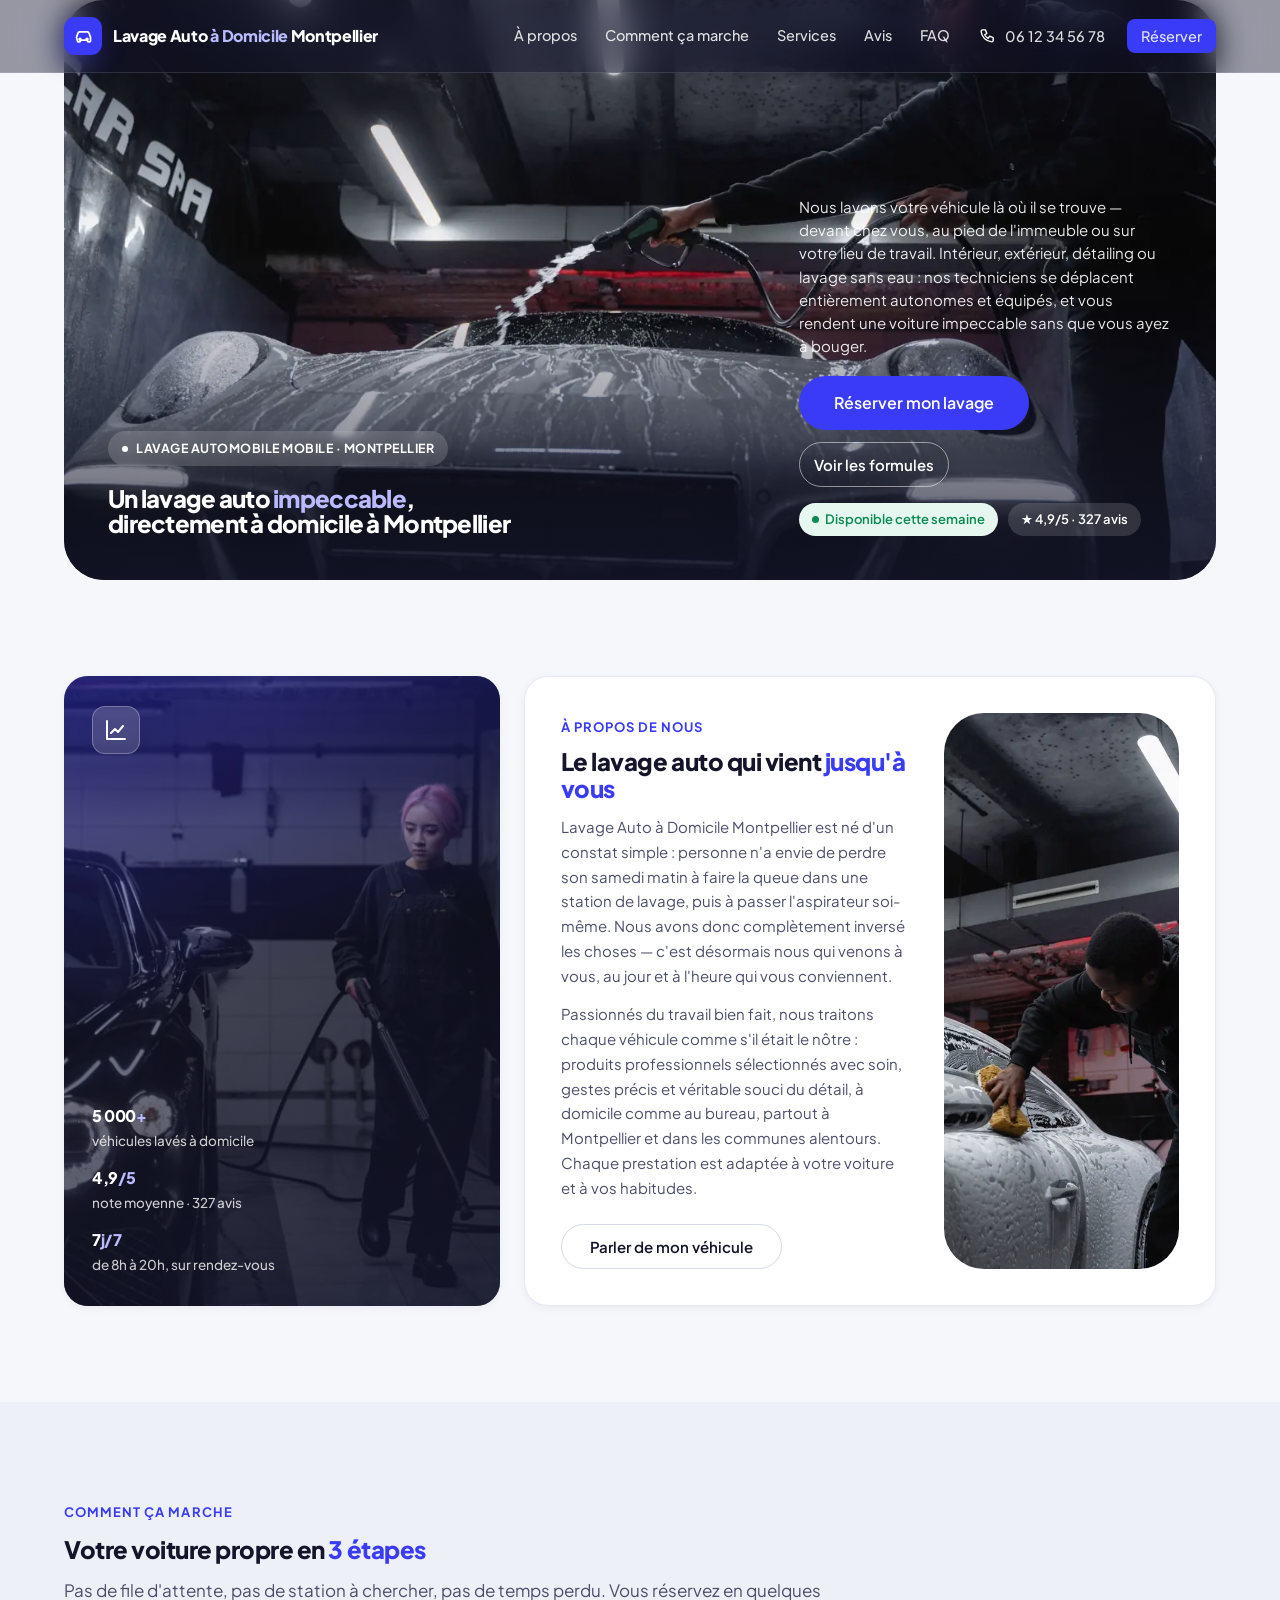
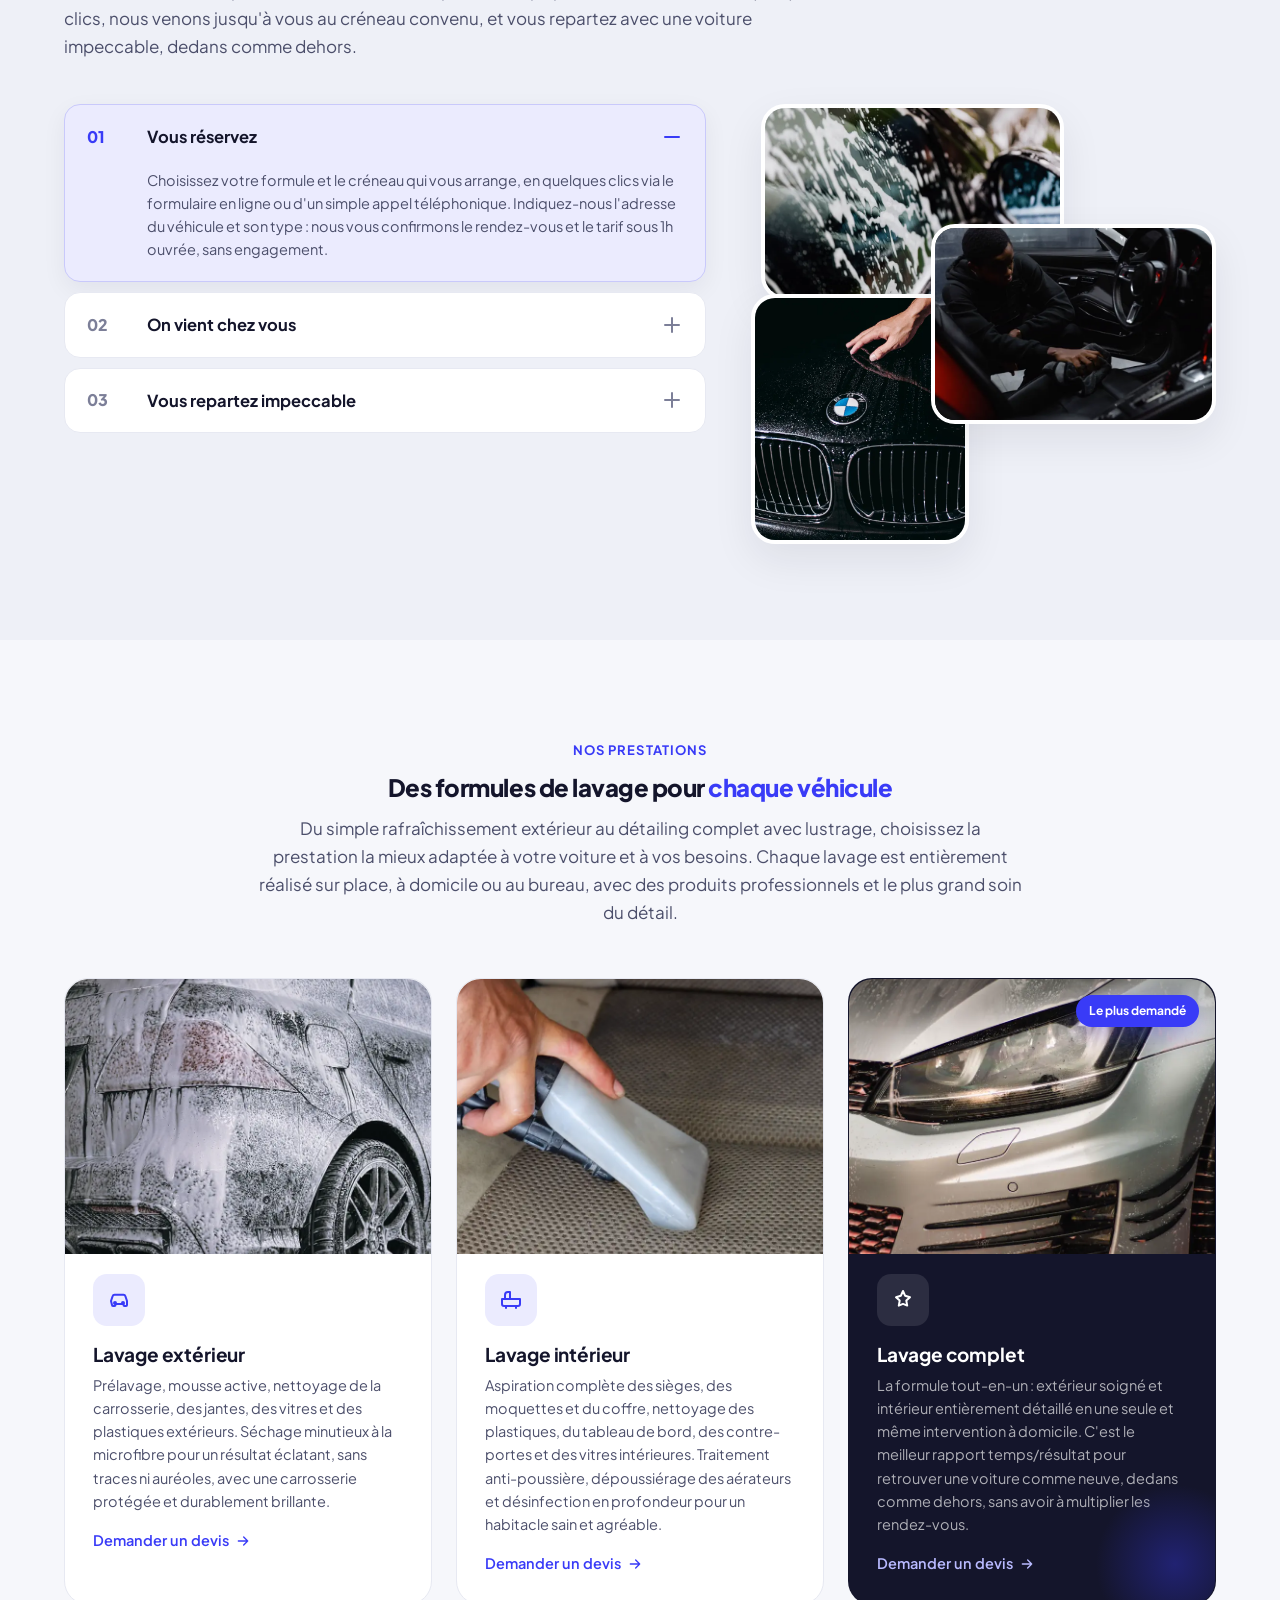
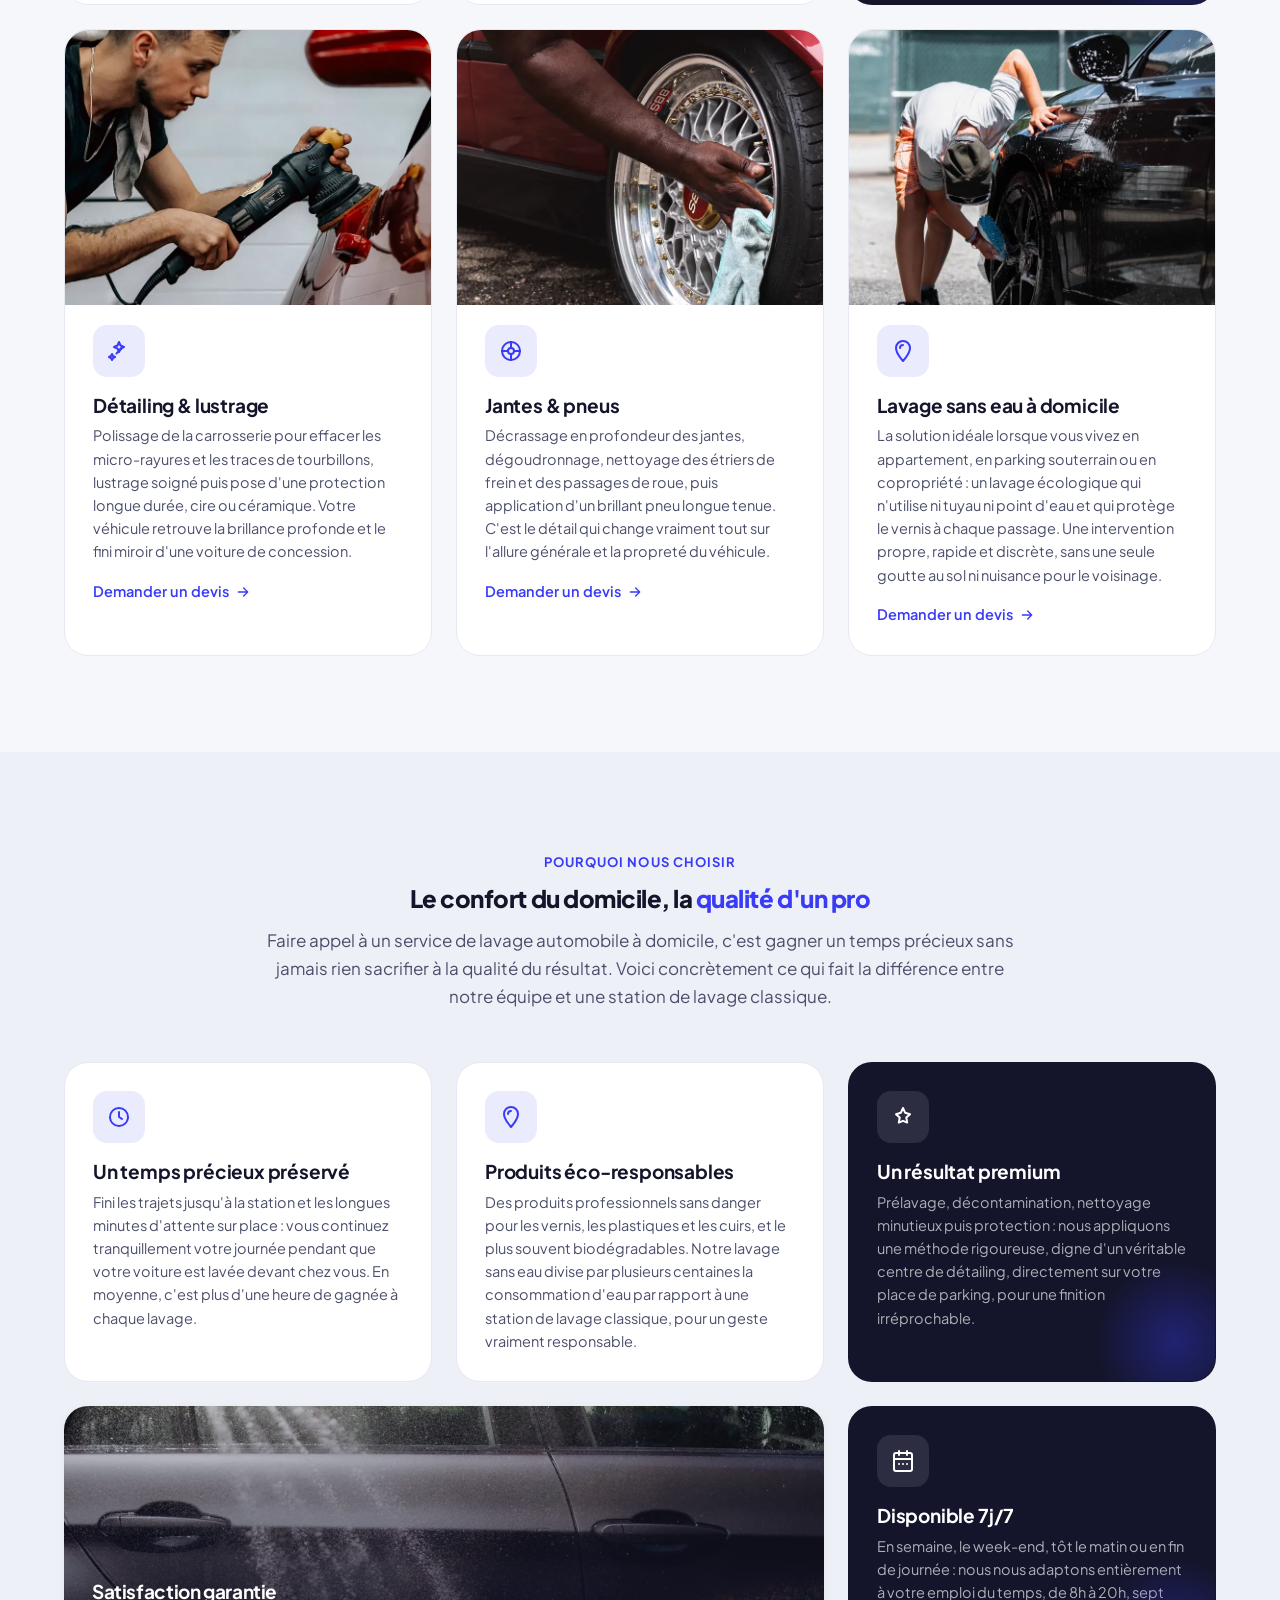
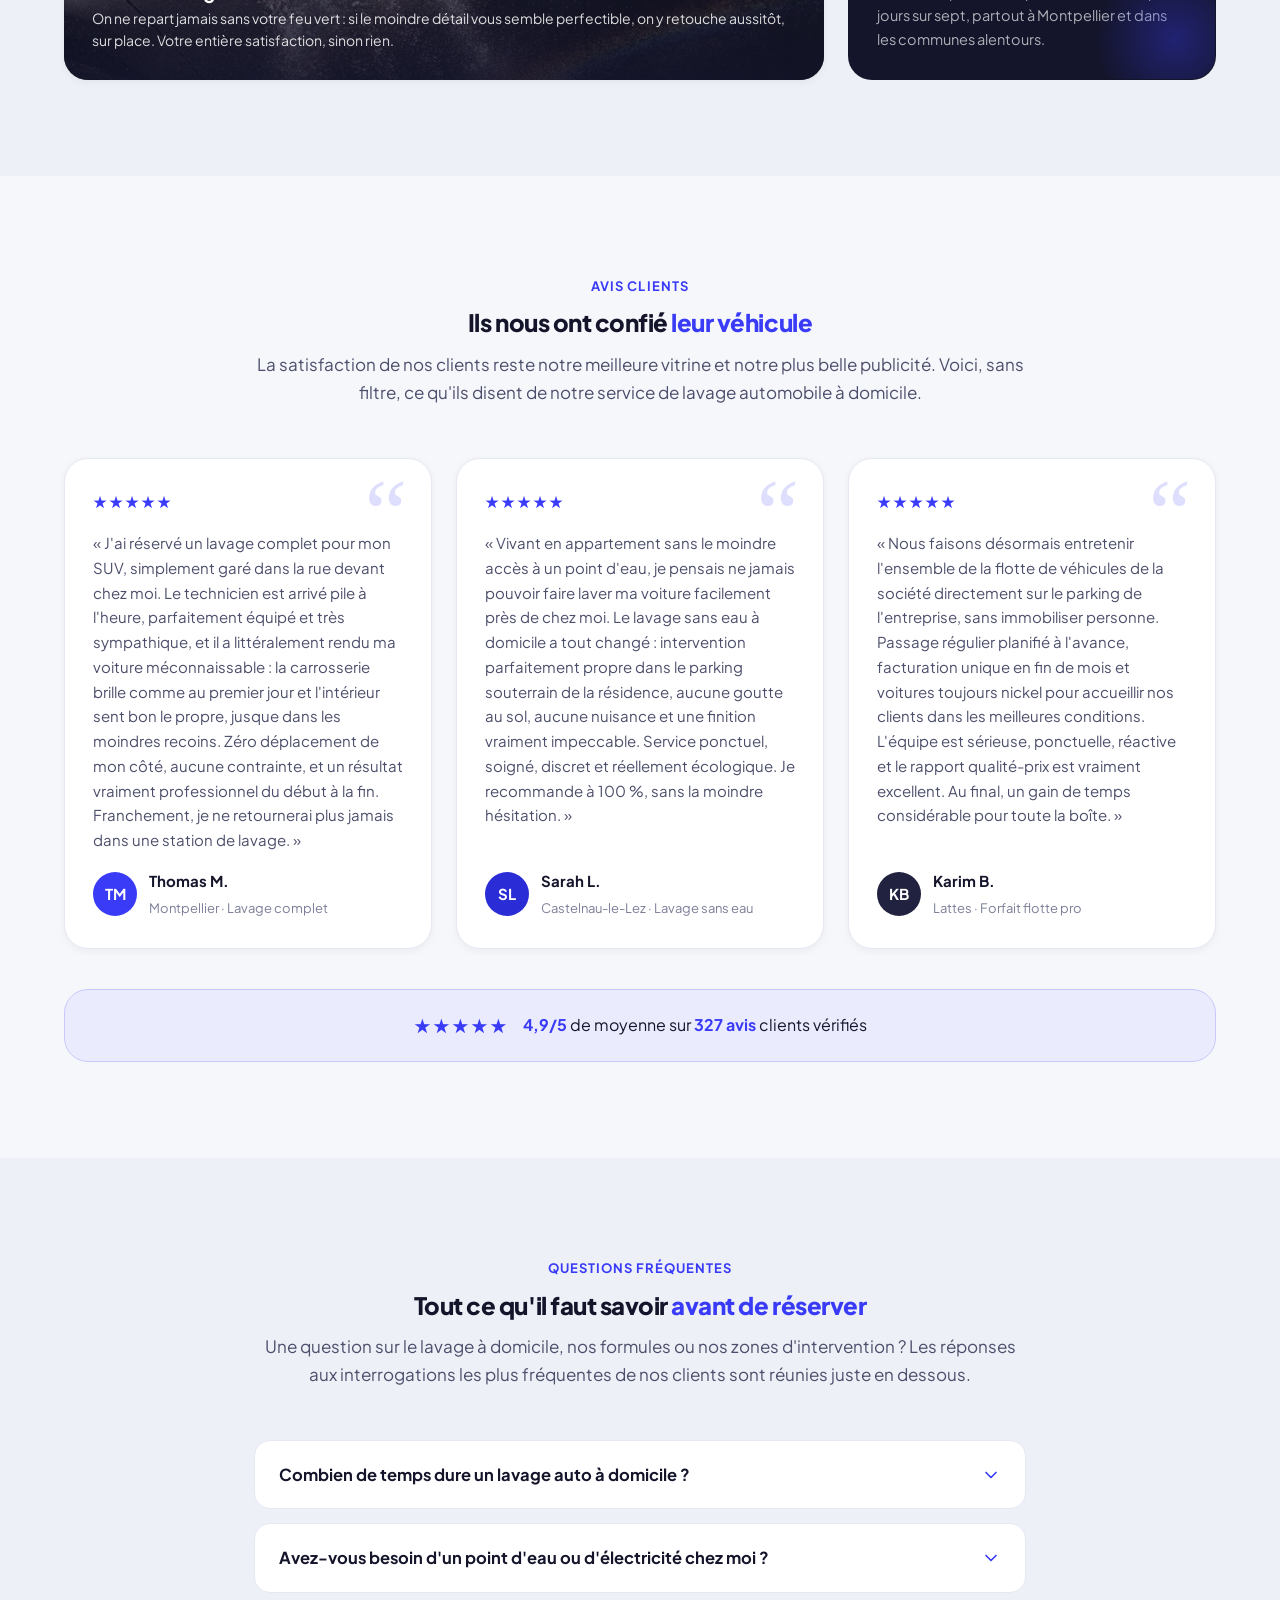
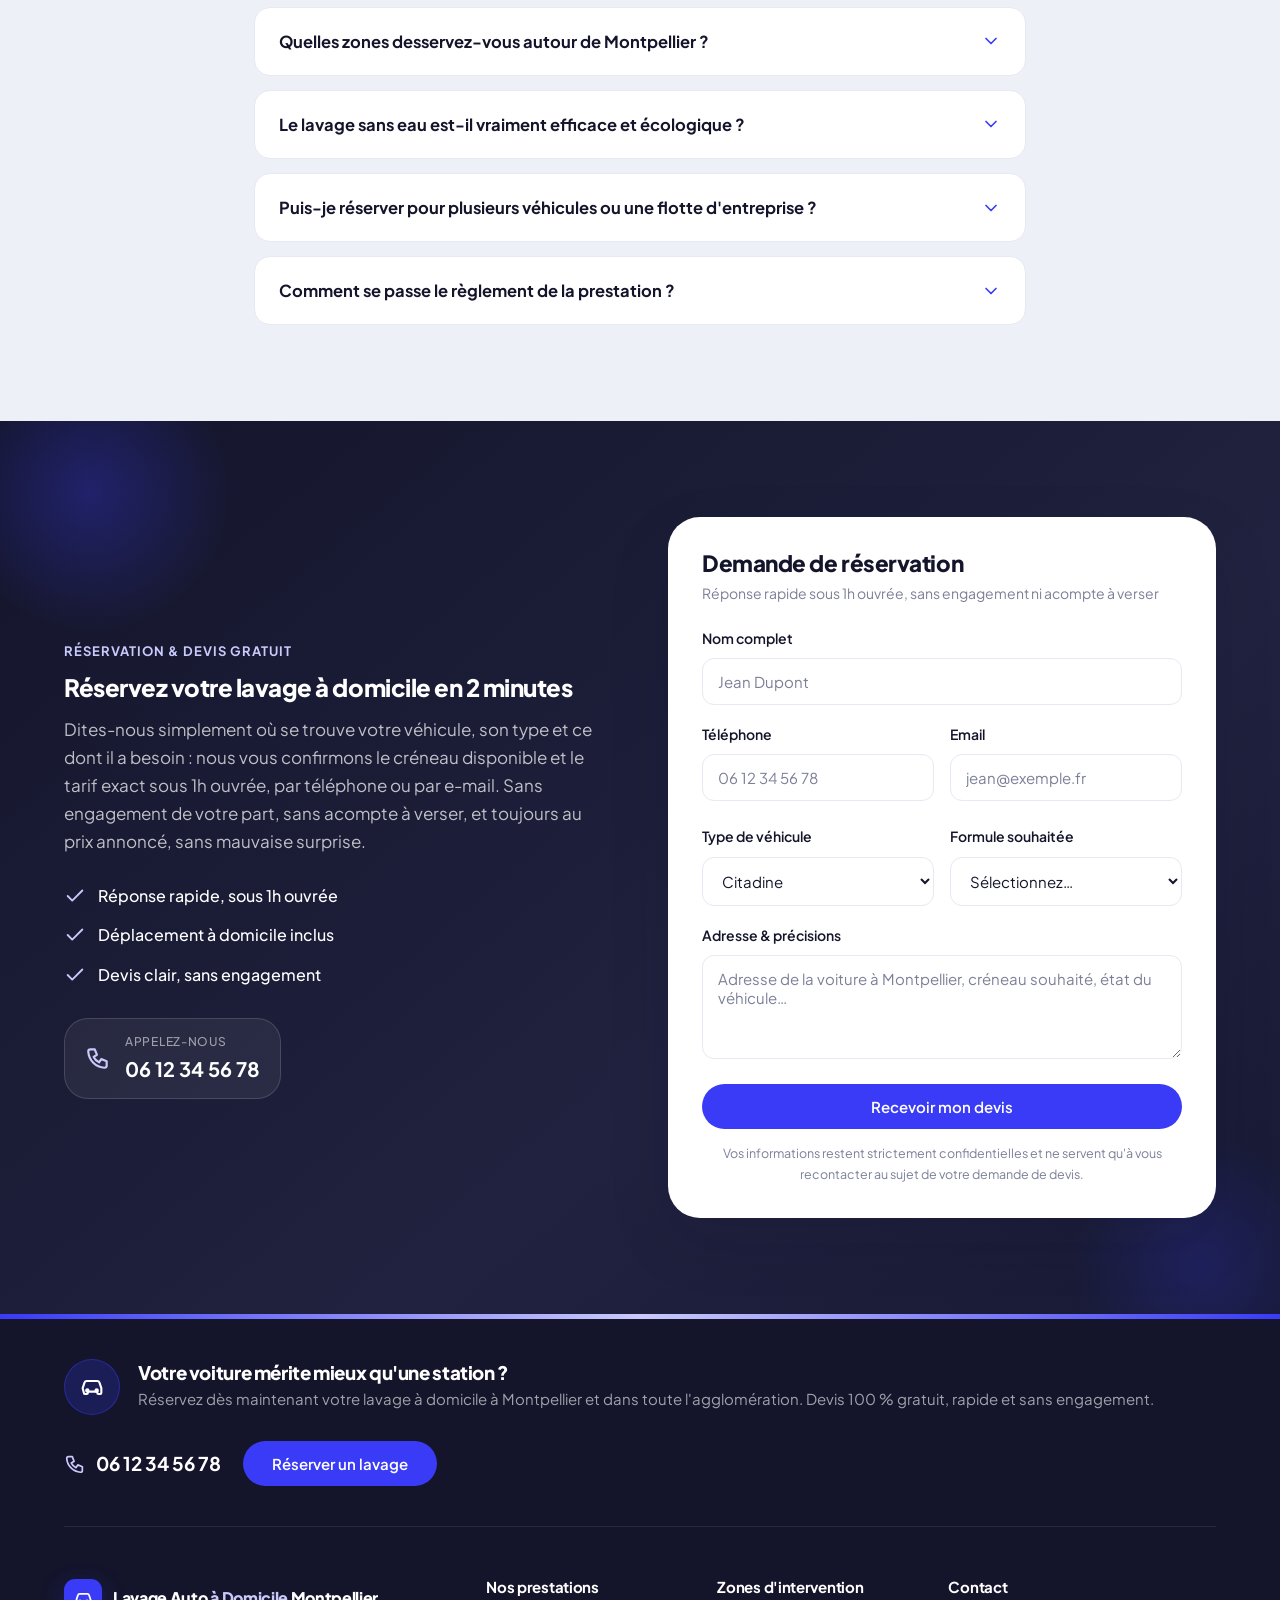
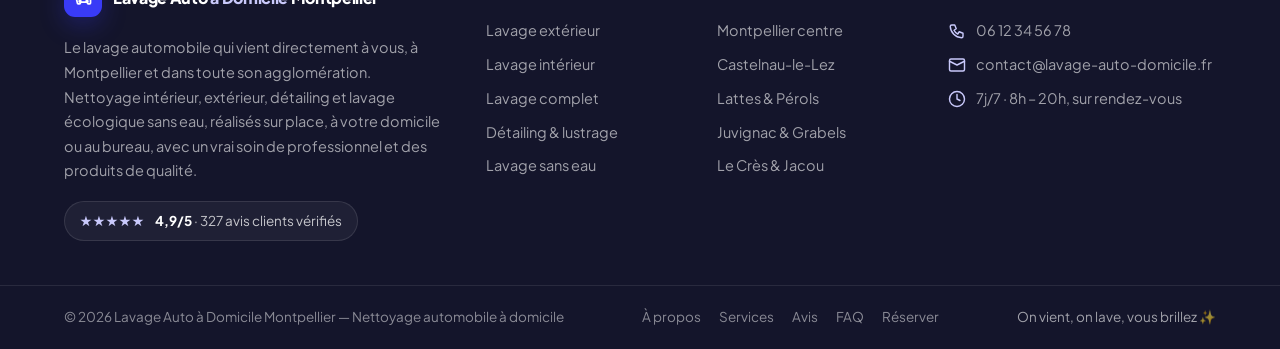
==== commit 5e51abe3: "navbar lucide 1" ====
--- a/index.html
+++ b/index.html
@@ -372,27 +372,6 @@
     </div>
   </section>
 
-  <!-- ===================== 6 · ZONES (SEO local) ===================== -->
-  <section class="section section-tight" id="zones">
-    <div class="container">
-      <div class="zones reveal">
-        <div class="zones-text">
-          <span class="eyebrow">Zones d'intervention</span>
-          <h2>Nous lavons votre voiture à <em>Montpellier</em> et alentours</h2>
-          <p>Nos techniciens se déplacent gratuitement à Montpellier et dans un rayon d'environ 25 km autour de la ville, aussi bien à votre domicile que sur votre lieu de travail ou sur le parking de votre entreprise. Vous ne trouvez pas votre quartier ou votre commune dans la liste ? Un simple appel suffit pour vérifier la disponibilité sur votre secteur.</p>
-          <a class="btn btn-primary" href="#devis">Vérifier ma disponibilité</a>
-        </div>
-        <ul class="zone-tags">
-          <li class="badge badge-neutral"><svg viewBox="0 0 24 24" fill="none" stroke="currentColor" stroke-width="2" stroke-linecap="round" stroke-linejoin="round" aria-hidden="true"><path d="M20 10c0 6-8 12-8 12s-8-6-8-12a8 8 0 0 1 16 0Z"/><circle cx="12" cy="10" r="3"/></svg>Montpellier centre</li>
-          <li class="badge badge-neutral"><svg viewBox="0 0 24 24" fill="none" stroke="currentColor" stroke-width="2" stroke-linecap="round" stroke-linejoin="round" aria-hidden="true"><path d="M20 10c0 6-8 12-8 12s-8-6-8-12a8 8 0 0 1 16 0Z"/><circle cx="12" cy="10" r="3"/></svg>Castelnau-le-Lez</li>
-          <li class="badge badge-neutral"><svg viewBox="0 0 24 24" fill="none" stroke="currentColor" stroke-width="2" stroke-linecap="round" stroke-linejoin="round" aria-hidden="true"><path d="M20 10c0 6-8 12-8 12s-8-6-8-12a8 8 0 0 1 16 0Z"/><circle cx="12" cy="10" r="3"/></svg>Lattes &amp; Pérols</li>
-          <li class="badge badge-neutral"><svg viewBox="0 0 24 24" fill="none" stroke="currentColor" stroke-width="2" stroke-linecap="round" stroke-linejoin="round" aria-hidden="true"><path d="M20 10c0 6-8 12-8 12s-8-6-8-12a8 8 0 0 1 16 0Z"/><circle cx="12" cy="10" r="3"/></svg>Juvignac &amp; Grabels</li>
-          <li class="badge badge-neutral"><svg viewBox="0 0 24 24" fill="none" stroke="currentColor" stroke-width="2" stroke-linecap="round" stroke-linejoin="round" aria-hidden="true"><path d="M20 10c0 6-8 12-8 12s-8-6-8-12a8 8 0 0 1 16 0Z"/><circle cx="12" cy="10" r="3"/></svg>Le Crès &amp; Jacou</li>
-          <li class="badge badge-neutral"><svg viewBox="0 0 24 24" fill="none" stroke="currentColor" stroke-width="2" stroke-linecap="round" stroke-linejoin="round" aria-hidden="true"><path d="M20 10c0 6-8 12-8 12s-8-6-8-12a8 8 0 0 1 16 0Z"/><circle cx="12" cy="10" r="3"/></svg>Rayon de 25 km autour de Montpellier</li>
-        </ul>
-      </div>
-    </div>
-  </section>
 
   <!-- ===================== 7 · AVIS ===================== -->
   <section class="section" id="avis">
@@ -629,11 +608,11 @@
 
       <nav class="footer-col" aria-label="Zones d'intervention">
         <h4>Zones d'intervention</h4>
-        <a href="#zones">Montpellier centre</a>
-        <a href="#zones">Castelnau-le-Lez</a>
-        <a href="#zones">Lattes &amp; Pérols</a>
-        <a href="#zones">Juvignac &amp; Grabels</a>
-        <a href="#zones">Le Crès &amp; Jacou</a>
+        <a href="#devis">Montpellier centre</a>
+        <a href="#devis">Castelnau-le-Lez</a>
+        <a href="#devis">Lattes &amp; Pérols</a>
+        <a href="#devis">Juvignac &amp; Grabels</a>
+        <a href="#devis">Le Crès &amp; Jacou</a>
       </nav>
 
       <div class="footer-col footer-contact">
--- a/css/style.css
+++ b/css/style.css
@@ -78,7 +78,7 @@
 
 /* HEADER — glassmorphism sombre sur le hero (lisible sur n'importe quel fond),
    glass clair --surface au scroll */
-.site-header{position:fixed;top:0;left:0;right:0;z-index:100;background:rgba(20,21,43,.62);-webkit-backdrop-filter:blur(16px) saturate(140%);backdrop-filter:blur(16px) saturate(140%);border-bottom:1px solid rgba(255,255,255,.14);transition:background var(--dur) var(--ease),box-shadow var(--dur) var(--ease),border-color var(--dur) var(--ease)}
+.site-header{position:fixed;top:0;left:0;right:0;z-index:100;background:rgba(20,21,43,.42);-webkit-backdrop-filter:blur(16px) saturate(140%);backdrop-filter:blur(16px) saturate(140%);border-bottom:1px solid rgba(255,255,255,.12);transition:background var(--dur) var(--ease),box-shadow var(--dur) var(--ease),border-color var(--dur) var(--ease)}
 .header-inner{max-width:var(--container);margin:0 auto;padding:0 24px;height:var(--header-h);display:flex;align-items:center;gap:20px}
 .brand{display:flex;align-items:center;gap:11px;font-weight:800;color:#fff;font-size:16px;line-height:1.15;letter-spacing:-.02em;white-space:nowrap}
 .brand-mark{width:38px;height:38px;border-radius:11px;background:var(--accent);display:grid;place-items:center;flex-shrink:0;box-shadow:var(--sh-accent)}
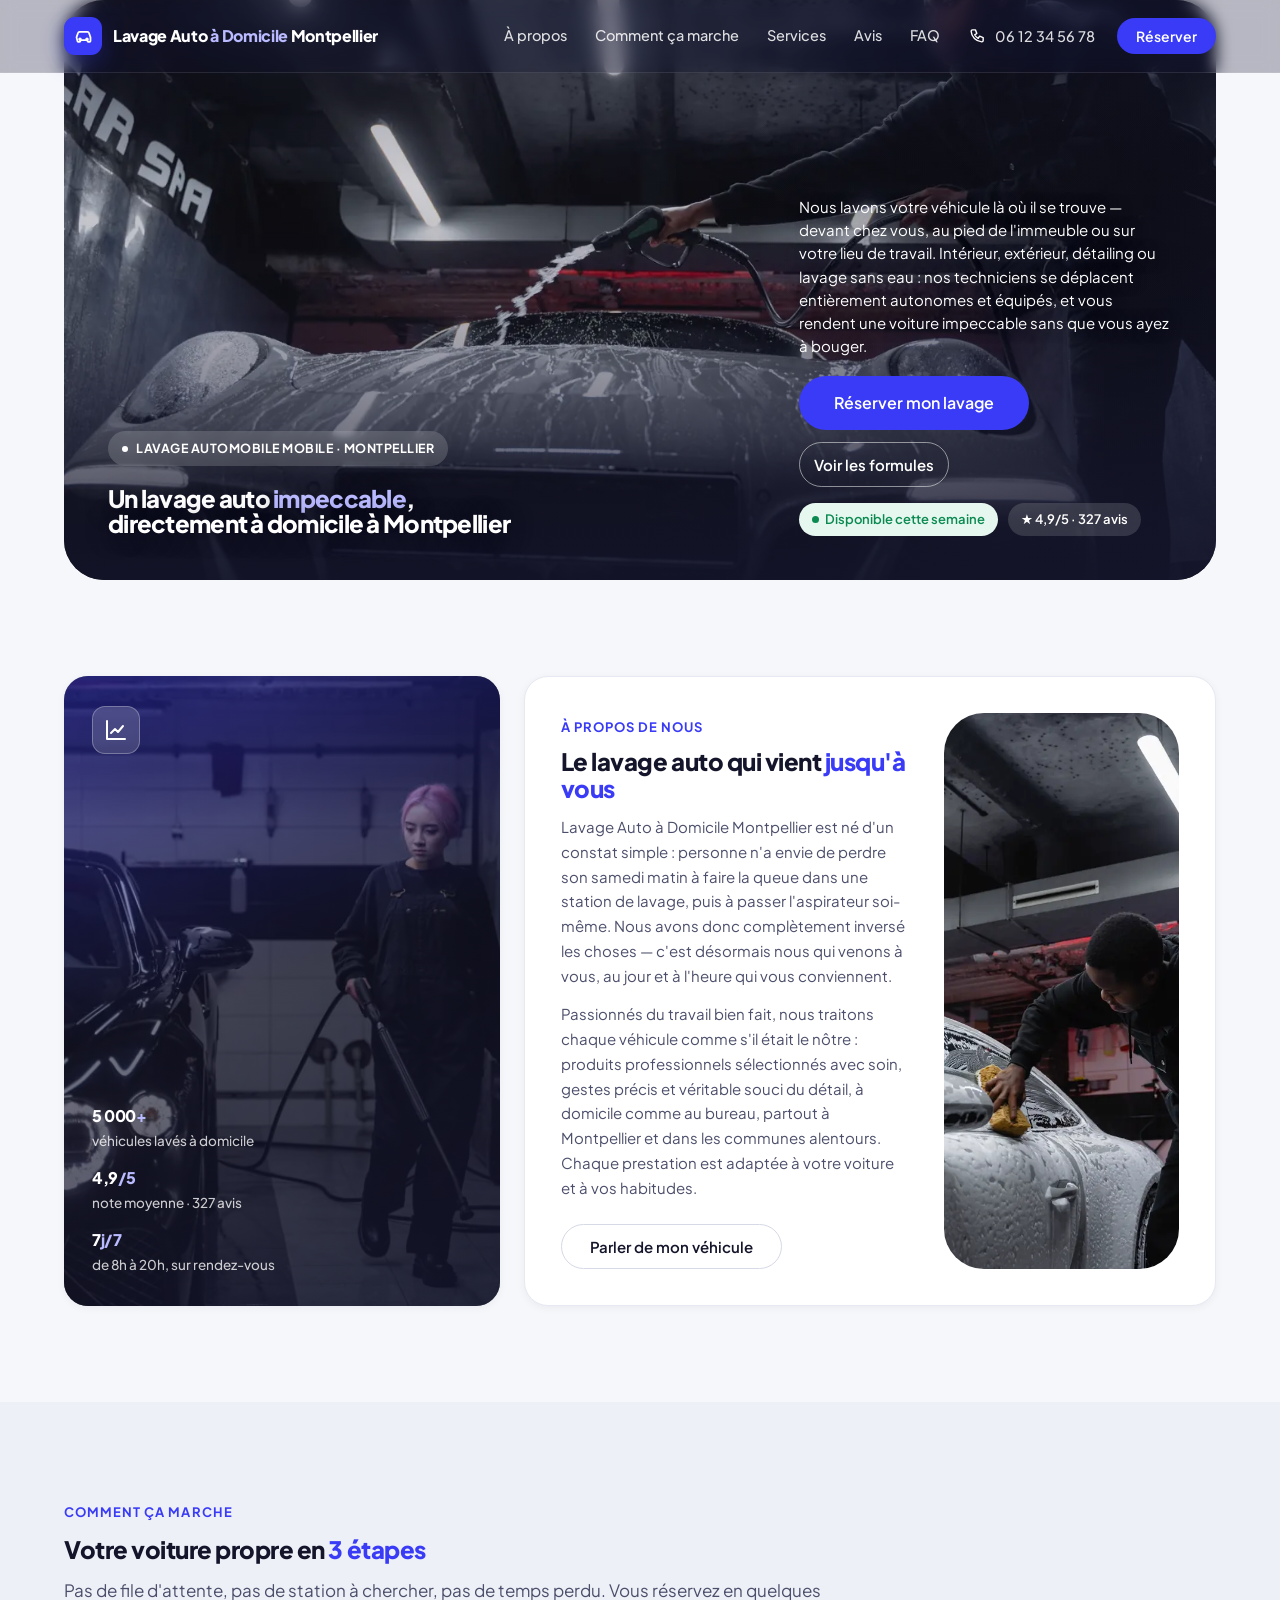
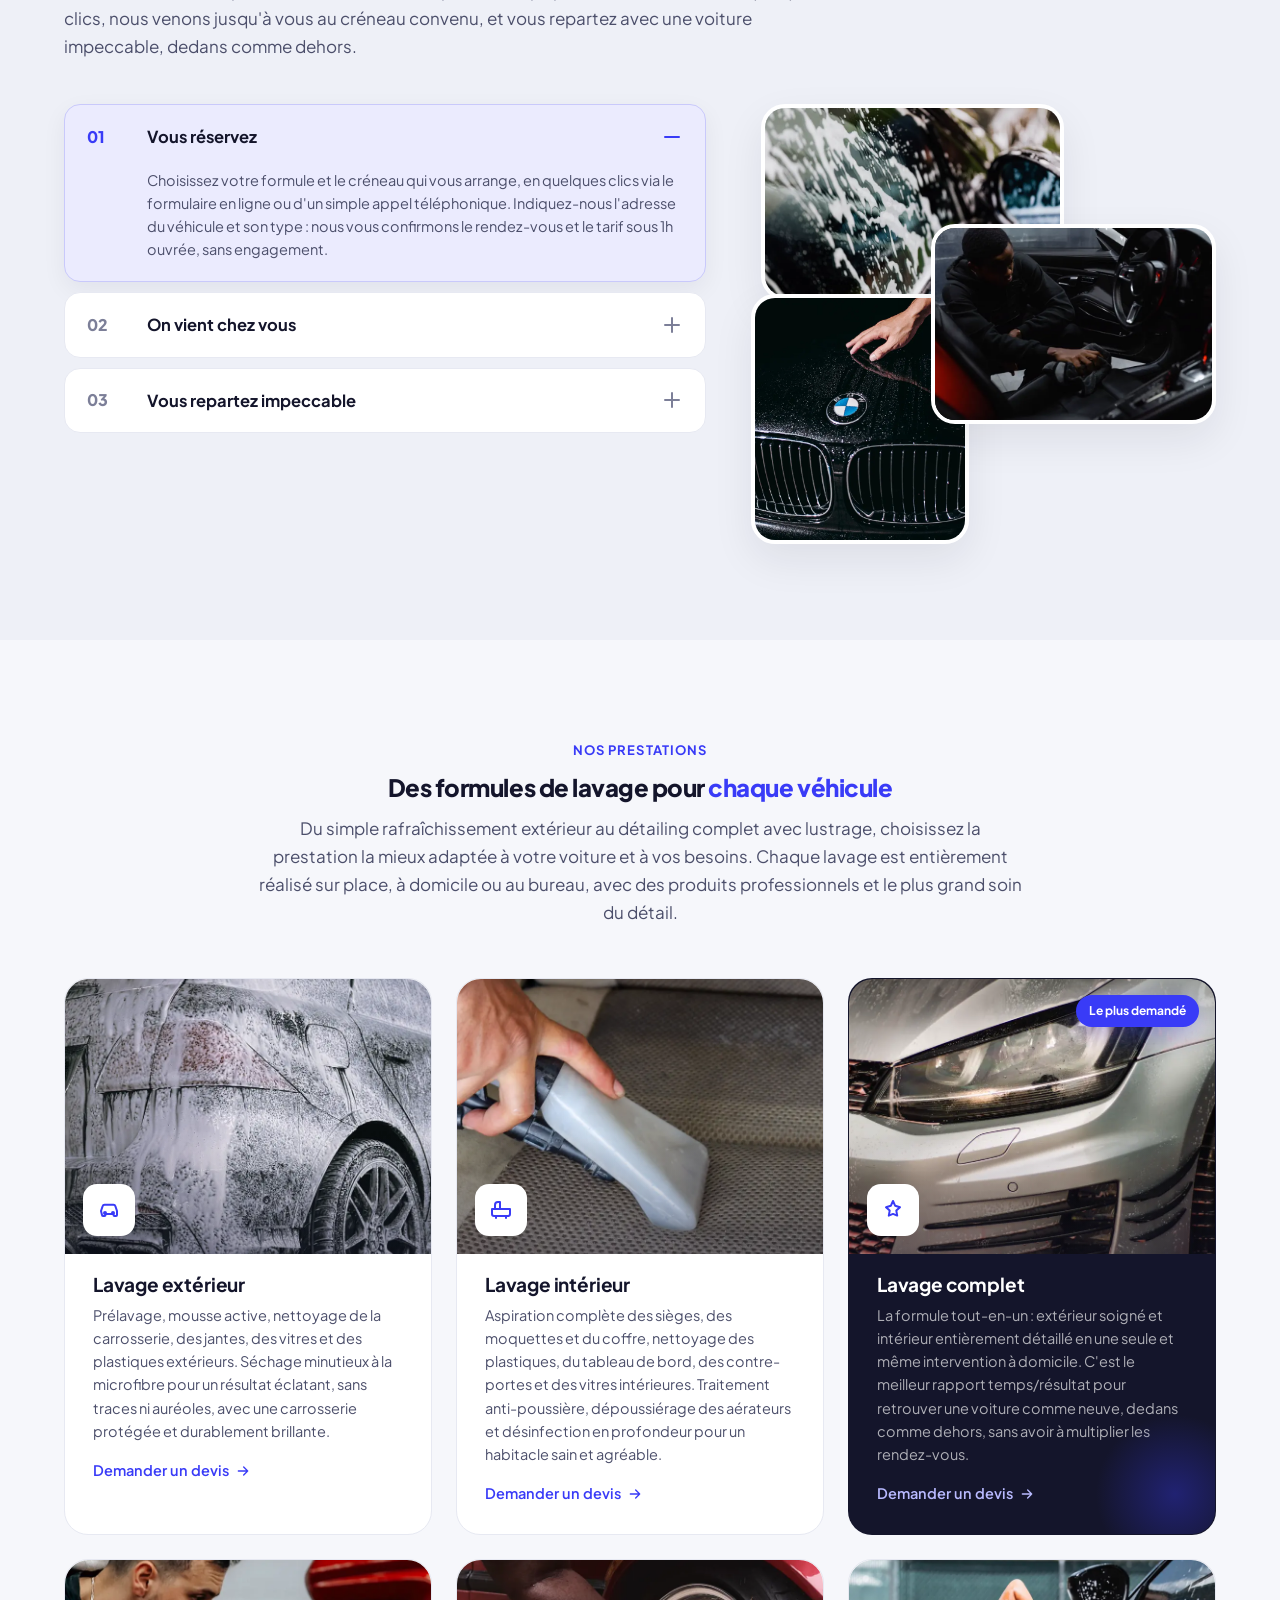
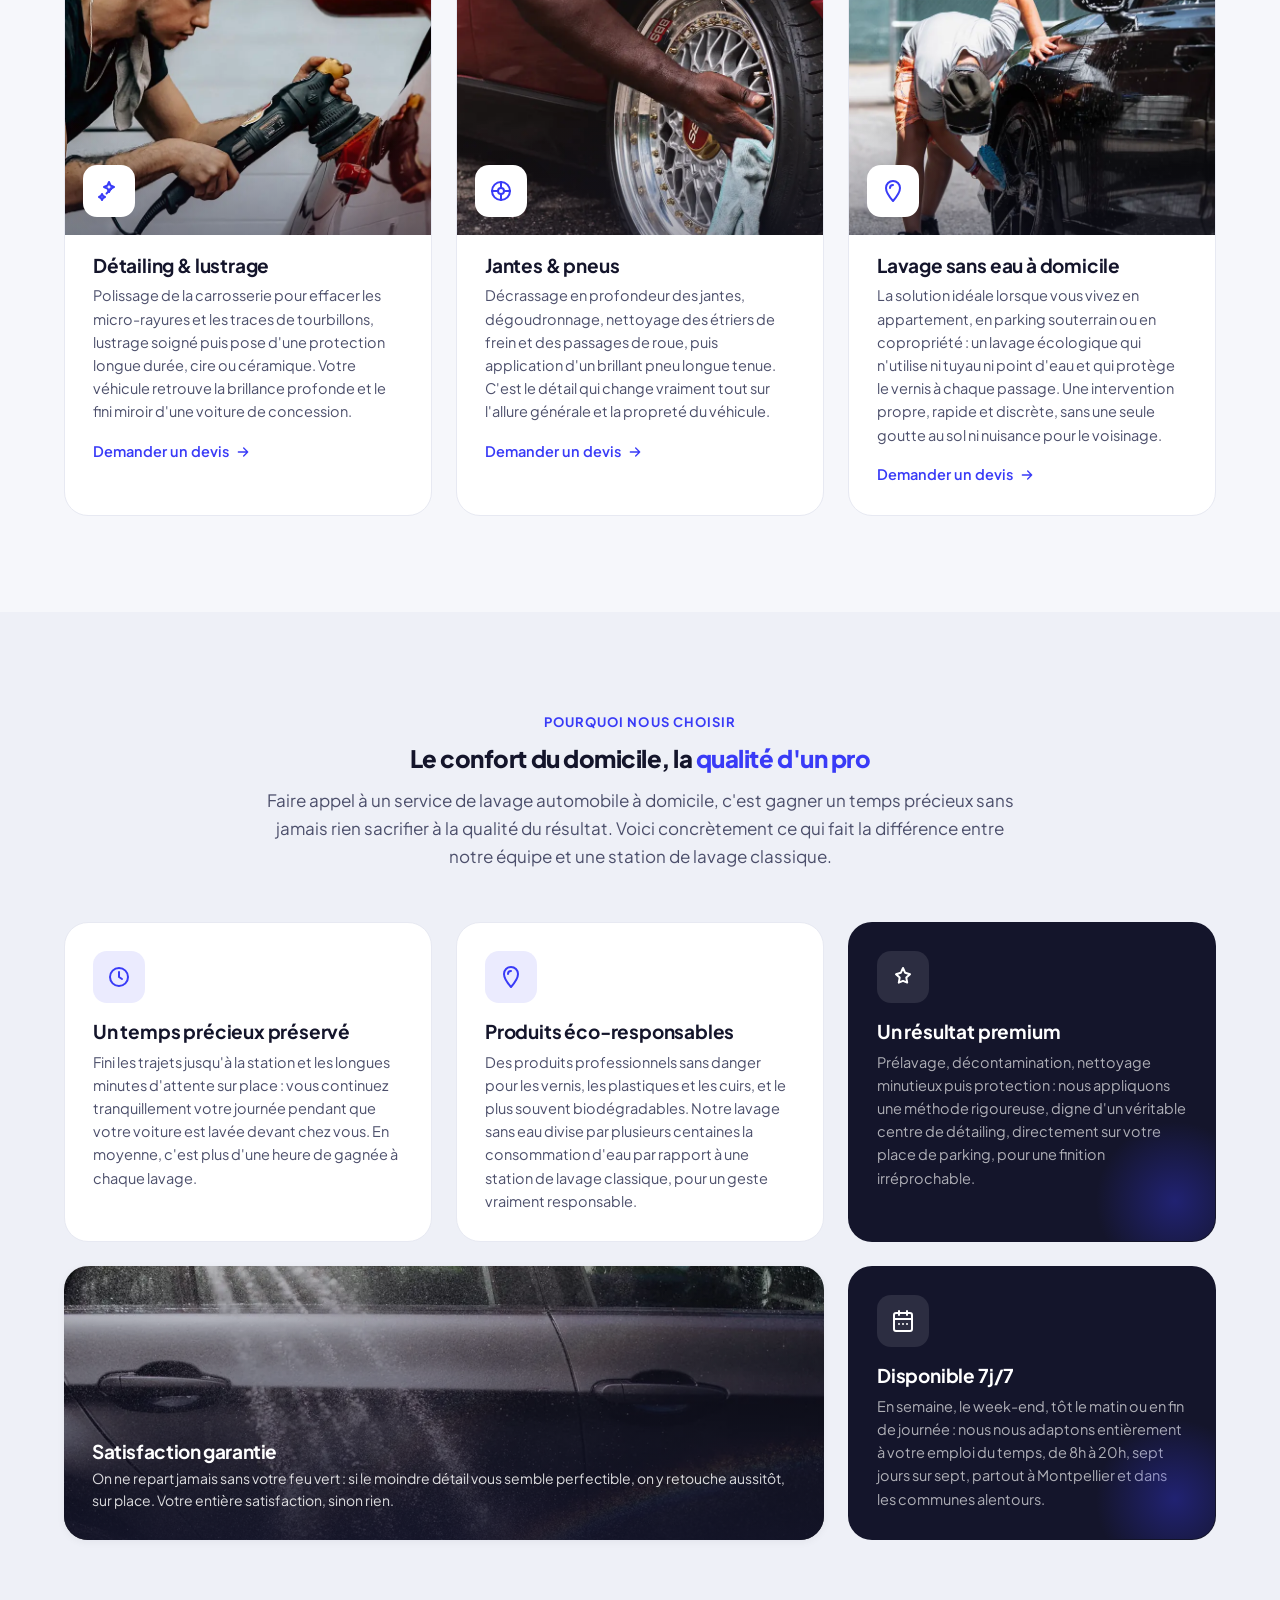
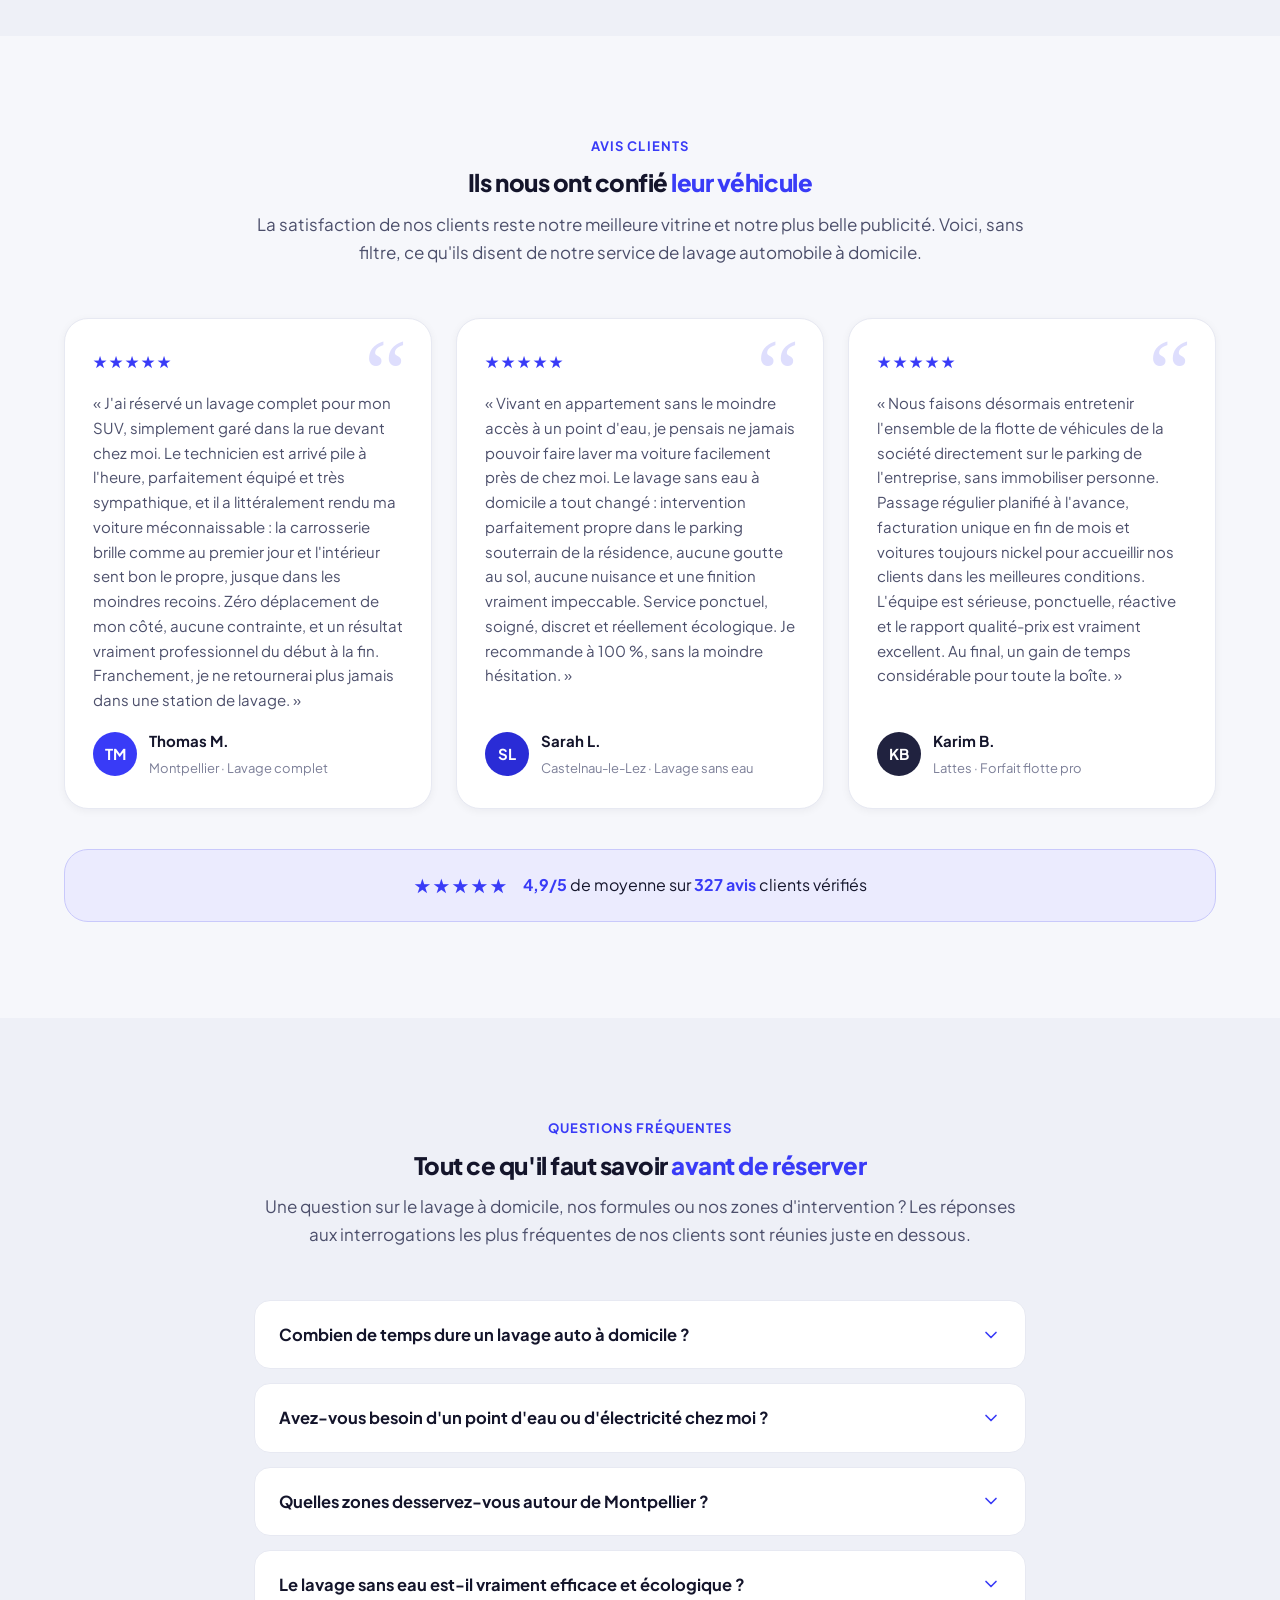
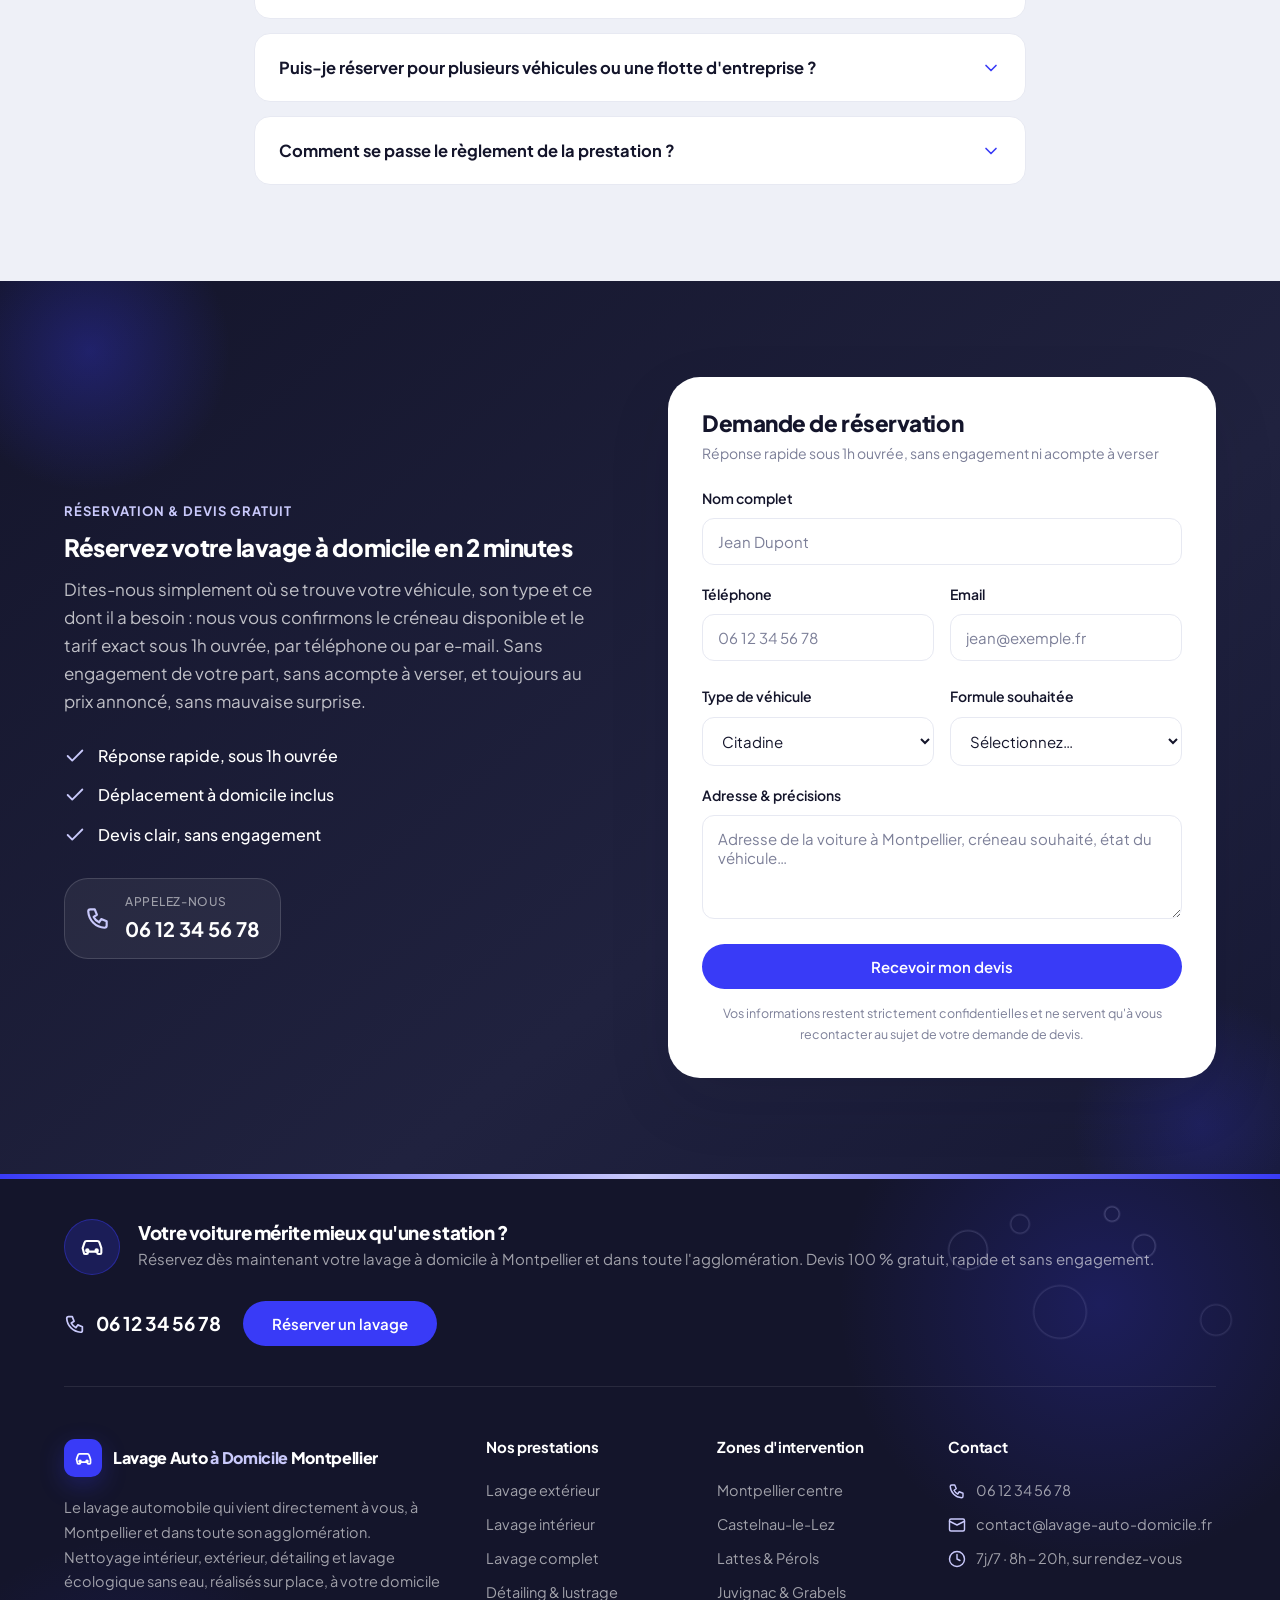
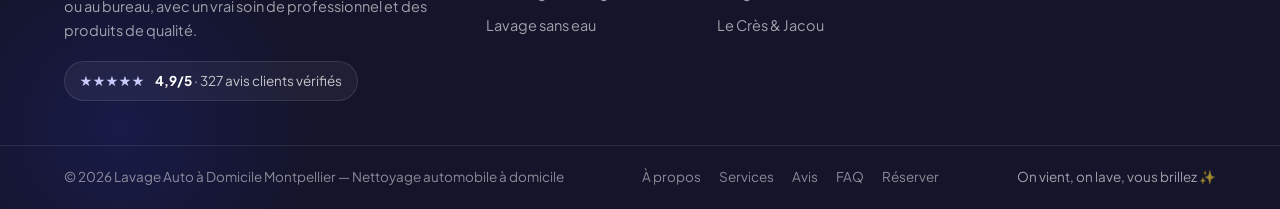
==== commit fada30ae: "final commit" ====
--- a/index.html
+++ b/index.html
@@ -256,8 +256,8 @@
           <div class="card-media">
             <picture><source srcset="images/service-exterieur.webp" type="image/webp">
               <img src="images/service-exterieur.jpg" alt="Carrosserie de voiture recouverte de mousse active lors d'un lavage extérieur à domicile" width="760" height="570" loading="lazy" decoding="async"></picture>
-          </div>
-          <div class="ic"><svg viewBox="0 0 24 24" fill="none" stroke="currentColor" stroke-width="2" stroke-linecap="round" stroke-linejoin="round" aria-hidden="true"><path d="M4 13l1.6-4.8A2 2 0 0 1 7.5 6.8h9A2 2 0 0 1 18.4 8.2L20 13v4a1 1 0 0 1-1 1h-1.5a1 1 0 0 1-1-1v-1H8.5v1a1 1 0 0 1-1 1H6a1 1 0 0 1-1-1z"/><circle cx="8" cy="15" r="1"/><circle cx="16" cy="15" r="1"/></svg></div>
+            <div class="ic"><svg viewBox="0 0 24 24" fill="none" stroke="currentColor" stroke-width="2" stroke-linecap="round" stroke-linejoin="round" aria-hidden="true"><path d="M4 13l1.6-4.8A2 2 0 0 1 7.5 6.8h9A2 2 0 0 1 18.4 8.2L20 13v4a1 1 0 0 1-1 1h-1.5a1 1 0 0 1-1-1v-1H8.5v1a1 1 0 0 1-1 1H6a1 1 0 0 1-1-1z"/><circle cx="8" cy="15" r="1"/><circle cx="16" cy="15" r="1"/></svg></div>
+          </div>
           <h4>Lavage extérieur</h4>
           <p>Prélavage, mousse active, nettoyage de la carrosserie, des jantes, des vitres et des plastiques extérieurs. Séchage minutieux à la microfibre pour un résultat éclatant, sans traces ni auréoles, avec une carrosserie protégée et durablement brillante.</p>
           <a class="card-cta" href="#devis">Demander un devis <svg viewBox="0 0 24 24" fill="none" stroke="currentColor" stroke-width="2" stroke-linecap="round" stroke-linejoin="round" aria-hidden="true"><path d="M5 12h14M13 6l6 6-6 6"/></svg></a>
@@ -267,8 +267,8 @@
           <div class="card-media">
             <picture><source srcset="images/service-interieur.webp" type="image/webp">
               <img src="images/service-interieur.jpg" alt="Aspiration et nettoyage en profondeur d'un siège de voiture lors d'un lavage intérieur" width="760" height="570" loading="lazy" decoding="async"></picture>
-          </div>
-          <div class="ic"><svg viewBox="0 0 24 24" fill="none" stroke="currentColor" stroke-width="2" stroke-linecap="round" stroke-linejoin="round" aria-hidden="true"><path d="M3 11h18v5a2 2 0 0 1-2 2H5a2 2 0 0 1-2-2z"/><path d="M6 11V7a3 3 0 0 1 3-3h2v7"/><path d="M17 18v2M7 18v2"/></svg></div>
+            <div class="ic"><svg viewBox="0 0 24 24" fill="none" stroke="currentColor" stroke-width="2" stroke-linecap="round" stroke-linejoin="round" aria-hidden="true"><path d="M3 11h18v5a2 2 0 0 1-2 2H5a2 2 0 0 1-2-2z"/><path d="M6 11V7a3 3 0 0 1 3-3h2v7"/><path d="M17 18v2M7 18v2"/></svg></div>
+          </div>
           <h4>Lavage intérieur</h4>
           <p>Aspiration complète des sièges, des moquettes et du coffre, nettoyage des plastiques, du tableau de bord, des contre-portes et des vitres intérieures. Traitement anti-poussière, dépoussiérage des aérateurs et désinfection en profondeur pour un habitacle sain et agréable.</p>
           <a class="card-cta" href="#devis">Demander un devis <svg viewBox="0 0 24 24" fill="none" stroke="currentColor" stroke-width="2" stroke-linecap="round" stroke-linejoin="round" aria-hidden="true"><path d="M5 12h14M13 6l6 6-6 6"/></svg></a>
@@ -279,8 +279,8 @@
           <div class="card-media">
             <picture><source srcset="images/service-complet.webp" type="image/webp">
               <img src="images/service-complet.jpg" alt="Voiture propre et brillante couverte de gouttes d'eau après un lavage complet intérieur et extérieur" width="760" height="570" loading="lazy" decoding="async"></picture>
-          </div>
-          <div class="ic"><svg viewBox="0 0 24 24" fill="none" stroke="currentColor" stroke-width="2" stroke-linecap="round" stroke-linejoin="round" aria-hidden="true"><path d="M12 3l2.2 4.8L19 9.3l-3.7 3.3.9 5L12 15.9 7.8 17.6l.9-5L5 9.3l4.8-1.5z"/></svg></div>
+            <div class="ic"><svg viewBox="0 0 24 24" fill="none" stroke="currentColor" stroke-width="2" stroke-linecap="round" stroke-linejoin="round" aria-hidden="true"><path d="M12 3l2.2 4.8L19 9.3l-3.7 3.3.9 5L12 15.9 7.8 17.6l.9-5L5 9.3l4.8-1.5z"/></svg></div>
+          </div>
           <h4>Lavage complet</h4>
           <p>La formule tout-en-un : extérieur soigné et intérieur entièrement détaillé en une seule et même intervention à domicile. C'est le meilleur rapport temps/résultat pour retrouver une voiture comme neuve, dedans comme dehors, sans avoir à multiplier les rendez-vous.</p>
           <a class="card-cta" href="#devis">Demander un devis <svg viewBox="0 0 24 24" fill="none" stroke="currentColor" stroke-width="2" stroke-linecap="round" stroke-linejoin="round" aria-hidden="true"><path d="M5 12h14M13 6l6 6-6 6"/></svg></a>
@@ -290,8 +290,8 @@
           <div class="card-media">
             <picture><source srcset="images/service-detailing.webp" type="image/webp">
               <img src="images/service-detailing.jpg" alt="Polissage de la carrosserie à la machine pour faire disparaître les micro-rayures" width="760" height="570" loading="lazy" decoding="async"></picture>
-          </div>
-          <div class="ic"><svg viewBox="0 0 24 24" fill="none" stroke="currentColor" stroke-width="2" stroke-linecap="round" stroke-linejoin="round" aria-hidden="true"><path d="m9.5 14.5 5-5"/><path d="M12 3l1.5 3.5L17 8l-3.5 1.5L12 13l-1.5-3.5L7 8l3.5-1.5z"/><path d="M5 15l1 2 2 1-2 1-1 2-1-2-2-1 2-1z"/></svg></div>
+            <div class="ic"><svg viewBox="0 0 24 24" fill="none" stroke="currentColor" stroke-width="2" stroke-linecap="round" stroke-linejoin="round" aria-hidden="true"><path d="m9.5 14.5 5-5"/><path d="M12 3l1.5 3.5L17 8l-3.5 1.5L12 13l-1.5-3.5L7 8l3.5-1.5z"/><path d="M5 15l1 2 2 1-2 1-1 2-1-2-2-1 2-1z"/></svg></div>
+          </div>
           <h4>Détailing &amp; lustrage</h4>
           <p>Polissage de la carrosserie pour effacer les micro-rayures et les traces de tourbillons, lustrage soigné puis pose d'une protection longue durée, cire ou céramique. Votre véhicule retrouve la brillance profonde et le fini miroir d'une voiture de concession.</p>
           <a class="card-cta" href="#devis">Demander un devis <svg viewBox="0 0 24 24" fill="none" stroke="currentColor" stroke-width="2" stroke-linecap="round" stroke-linejoin="round" aria-hidden="true"><path d="M5 12h14M13 6l6 6-6 6"/></svg></a>
@@ -301,8 +301,8 @@
           <div class="card-media">
             <picture><source srcset="images/service-jantes.webp" type="image/webp">
               <img src="images/service-jantes.jpg" alt="Nettoyage détaillé d'une jante en alliage et d'un pneu lors d'un lavage auto" width="760" height="570" loading="lazy" decoding="async"></picture>
-          </div>
-          <div class="ic"><svg viewBox="0 0 24 24" fill="none" stroke="currentColor" stroke-width="2" stroke-linecap="round" stroke-linejoin="round" aria-hidden="true"><circle cx="12" cy="12" r="9"/><circle cx="12" cy="12" r="3"/><path d="M12 3v6M12 15v6M3 12h6M15 12h6"/></svg></div>
+            <div class="ic"><svg viewBox="0 0 24 24" fill="none" stroke="currentColor" stroke-width="2" stroke-linecap="round" stroke-linejoin="round" aria-hidden="true"><circle cx="12" cy="12" r="9"/><circle cx="12" cy="12" r="3"/><path d="M12 3v6M12 15v6M3 12h6M15 12h6"/></svg></div>
+          </div>
           <h4>Jantes &amp; pneus</h4>
           <p>Décrassage en profondeur des jantes, dégoudronnage, nettoyage des étriers de frein et des passages de roue, puis application d'un brillant pneu longue tenue. C'est le détail qui change vraiment tout sur l'allure générale et la propreté du véhicule.</p>
           <a class="card-cta" href="#devis">Demander un devis <svg viewBox="0 0 24 24" fill="none" stroke="currentColor" stroke-width="2" stroke-linecap="round" stroke-linejoin="round" aria-hidden="true"><path d="M5 12h14M13 6l6 6-6 6"/></svg></a>
@@ -312,8 +312,8 @@
           <div class="card-media">
             <picture><source srcset="images/service-domicile.webp" type="image/webp">
               <img src="images/service-domicile.jpg" alt="Technicien nettoyant une voiture directement sur place, en extérieur, chez le client" width="760" height="570" loading="lazy" decoding="async"></picture>
-          </div>
-          <div class="ic"><svg viewBox="0 0 24 24" fill="none" stroke="currentColor" stroke-width="2" stroke-linecap="round" stroke-linejoin="round" aria-hidden="true"><path d="M12 2a7 7 0 0 1 7 7c0 5-7 13-7 13S5 14 5 9a7 7 0 0 1 7-7Z"/><path d="M9 9c0-1.7 1.3-3 3-3"/></svg></div>
+            <div class="ic"><svg viewBox="0 0 24 24" fill="none" stroke="currentColor" stroke-width="2" stroke-linecap="round" stroke-linejoin="round" aria-hidden="true"><path d="M12 2a7 7 0 0 1 7 7c0 5-7 13-7 13S5 14 5 9a7 7 0 0 1 7-7Z"/><path d="M9 9c0-1.7 1.3-3 3-3"/></svg></div>
+          </div>
           <h4>Lavage sans eau à domicile</h4>
           <p>La solution idéale lorsque vous vivez en appartement, en parking souterrain ou en copropriété : un lavage écologique qui n'utilise ni tuyau ni point d'eau et qui protège le vernis à chaque passage. Une intervention propre, rapide et discrète, sans une seule goutte au sol ni nuisance pour le voisinage.</p>
           <a class="card-cta" href="#devis">Demander un devis <svg viewBox="0 0 24 24" fill="none" stroke="currentColor" stroke-width="2" stroke-linecap="round" stroke-linejoin="round" aria-hidden="true"><path d="M5 12h14M13 6l6 6-6 6"/></svg></a>
@@ -561,6 +561,7 @@
 <!-- ===================== FOOTER ===================== -->
 <footer class="footer">
   <span class="footer-bar" aria-hidden="true"></span>
+  <span class="footer-foam" aria-hidden="true"></span>
 
   <div class="container">
     <div class="footer-banner">
--- a/css/style.css
+++ b/css/style.css
@@ -78,15 +78,15 @@
 
 /* HEADER — glassmorphism sombre sur le hero (lisible sur n'importe quel fond),
    glass clair --surface au scroll */
-.site-header{position:fixed;top:0;left:0;right:0;z-index:100;background:rgba(20,21,43,.42);-webkit-backdrop-filter:blur(16px) saturate(140%);backdrop-filter:blur(16px) saturate(140%);border-bottom:1px solid rgba(255,255,255,.12);transition:background var(--dur) var(--ease),box-shadow var(--dur) var(--ease),border-color var(--dur) var(--ease)}
+.site-header{position:fixed;top:0;left:0;right:0;z-index:100;background:rgba(20,21,43,.28);-webkit-backdrop-filter:blur(8px) saturate(140%);backdrop-filter:blur(8px) saturate(140%);border-bottom:1px solid rgba(255,255,255,.10);transition:background var(--dur) var(--ease),box-shadow var(--dur) var(--ease),border-color var(--dur) var(--ease)}
 .header-inner{max-width:var(--container);margin:0 auto;padding:0 24px;height:var(--header-h);display:flex;align-items:center;gap:20px}
 .brand{display:flex;align-items:center;gap:11px;font-weight:800;color:#fff;font-size:16px;line-height:1.15;letter-spacing:-.02em;white-space:nowrap}
 .brand-mark{width:38px;height:38px;border-radius:11px;background:var(--accent);display:grid;place-items:center;flex-shrink:0;box-shadow:var(--sh-accent)}
 .brand-mark svg{width:21px;height:21px}
 .brand-accent{color:var(--accent-light)}
 .nav{display:flex;align-items:center;gap:2px;margin-left:auto}
-.nav>a{font-size:14.5px;font-weight:500;color:rgba(255,255,255,.86);padding:9px 13px;border-radius:var(--r-xs);transition:all var(--dur) var(--ease)}
-.nav>a:hover{color:#fff;background:rgba(255,255,255,.14)}
+.nav>a:not(.header-cta){font-size:14.5px;font-weight:500;color:rgba(255,255,255,.86);padding:9px 13px;border-radius:var(--r-xs);transition:all var(--dur) var(--ease)}
+.nav>a:not(.header-cta):hover{color:#fff;background:rgba(255,255,255,.14)}
 .header-phone{font-size:14px;font-weight:600;color:#fff}
 .header-phone svg{stroke:#fff}
 .header-phone:hover{background:rgba(255,255,255,.14);color:#fff}
@@ -97,11 +97,11 @@
 .nav-toggle[aria-expanded="true"] span:nth-child(2){opacity:0}
 .nav-toggle[aria-expanded="true"] span:nth-child(3){transform:translateY(-7.5px) rotate(-45deg)}
 /* état scrollé */
-.site-header.scrolled{background:rgba(255,255,255,.93);-webkit-backdrop-filter:blur(16px) saturate(140%);backdrop-filter:blur(16px) saturate(140%);border-bottom-color:rgba(231,233,242,.9);box-shadow:var(--sh-sm)}
+.site-header.scrolled{background:rgba(255,255,255,.93);-webkit-backdrop-filter:blur(8px) saturate(140%);backdrop-filter:blur(8px) saturate(140%);border-bottom-color:rgba(231,233,242,.9);box-shadow:var(--sh-sm)}
 .site-header.scrolled .brand{color:var(--ink)}
 .site-header.scrolled .brand-accent{color:var(--accent)}
-.site-header.scrolled .nav>a{color:var(--ink-2)}
-.site-header.scrolled .nav>a:hover{color:var(--ink);background:var(--surface-tint)}
+.site-header.scrolled .nav>a:not(.header-cta){color:var(--ink-2)}
+.site-header.scrolled .nav>a:not(.header-cta):hover{color:var(--ink);background:var(--surface-tint)}
 .site-header.scrolled .header-phone{color:var(--ink)}
 .site-header.scrolled .header-phone svg{stroke:var(--accent)}
 .site-header.scrolled .header-phone:hover{background:var(--accent-tint);color:var(--accent)}
@@ -114,12 +114,12 @@
 .hero .container{padding-top:0;padding-bottom:0}
 .hero-frame{position:relative;border-radius:var(--r-2xl);overflow:hidden;min-height:580px;display:flex;flex-direction:column;justify-content:flex-end}
 .hero-img{position:absolute;inset:0;width:100%;height:100%;object-fit:cover;z-index:0}
-.hero-veil{position:absolute;inset:0;z-index:1;background:linear-gradient(180deg,rgba(20,21,43,.30) 0%,rgba(20,21,43,.12) 30%,transparent 42%,rgba(20,21,43,.78) 100%)}
+.hero-veil{position:absolute;inset:0;z-index:1;background:linear-gradient(180deg,rgba(20,21,43,.48) 0%,rgba(20,21,43,.20) 32%,rgba(20,21,43,.30) 52%,rgba(20,21,43,.88) 100%),linear-gradient(288deg,rgba(20,21,43,.52) 0%,transparent 46%)}
 .hero-title{position:absolute;left:0;bottom:0;max-width:54%;padding:44px;z-index:2}
-.hero-title h1{color:#fff;font-size:clamp(2rem,1.1rem+3.2vw,3.5rem);font-weight:800;letter-spacing:-.03em;line-height:1.04}
+.hero-title h1{color:#fff;font-size:clamp(2rem,1.1rem+3.2vw,3.5rem);font-weight:800;letter-spacing:-.03em;line-height:1.04;text-shadow:0 2px 22px rgba(8,10,24,.5)}
 .hero-title h1 em{color:var(--accent-light)}
 .hero-panel{position:absolute;right:0;bottom:0;max-width:40%;padding:44px;z-index:2}
-.hero-panel p{color:rgba(255,255,255,.9);font-size:15px;line-height:1.55;margin-bottom:18px}
+.hero-panel p{color:#fff;font-size:15px;line-height:1.55;margin-bottom:18px;text-shadow:0 1px 14px rgba(8,10,24,.62)}
 .hero-panel-cta{display:flex;flex-wrap:wrap;gap:12px;align-items:center;margin-bottom:16px}
 .hero-badges{display:flex;flex-wrap:wrap;gap:10px}
 
@@ -205,6 +205,9 @@
 .card-media{position:relative;margin:-28px -28px 20px;border-radius:var(--r-lg) var(--r-lg) 0 0;overflow:hidden;aspect-ratio:4/3}
 .card-media img{width:100%;height:100%;object-fit:cover;transition:transform var(--dur-slow) var(--ease)}
 .card:hover .card-media img{transform:scale(1.05)}
+.card-media::after{content:"";position:absolute;inset:0;z-index:1;pointer-events:none;background:linear-gradient(to top,rgba(20,21,43,.36) 0%,transparent 44%)}
+/* Icône posée SUR l'image (badge bas-gauche) */
+.card-media .ic{position:absolute;left:18px;bottom:18px;margin:0;z-index:2;background:var(--surface);color:var(--accent);box-shadow:var(--sh-lg)}
 .card-badge{position:absolute;top:16px;right:16px;z-index:2;background:var(--accent);color:#fff;font-size:12px;font-weight:700;padding:6px 13px;border-radius:var(--r-pill);box-shadow:var(--sh-accent)}
 .card-cta{display:inline-flex;align-items:center;gap:6px;margin-top:16px;font-size:14.5px;font-weight:600;color:var(--accent)}
 .card-cta svg{width:16px;height:16px;transition:transform var(--dur) var(--ease)}
@@ -297,8 +300,15 @@
 .form-success span{font-size:14px;color:#2C7A5A}
 
 /* FOOTER — sombre, sans mentions légales */
-.footer{position:relative;background:var(--ink-surface);color:rgba(255,255,255,.7)}
-.footer-bar{display:block;height:5px;background:linear-gradient(90deg,var(--accent) 0%,var(--accent-border) 50%,var(--accent) 100%)}
+.footer{position:relative;overflow:hidden;background:var(--ink-surface);color:rgba(255,255,255,.7)}
+/* Profondeur : halos indigo */
+.footer::before{content:"";position:absolute;top:-150px;right:-100px;width:560px;height:560px;border-radius:50%;background:radial-gradient(circle,rgba(57,59,247,.24),transparent 66%);pointer-events:none;z-index:0}
+.footer::after{content:"";position:absolute;bottom:-130px;left:-90px;width:420px;height:420px;border-radius:50%;background:radial-gradient(circle,rgba(57,59,247,.14),transparent 64%);pointer-events:none;z-index:0}
+/* Signature « lavage » : bulles de mousse */
+.footer-foam{position:absolute;top:10px;right:6px;width:370px;height:240px;pointer-events:none;z-index:0;background-repeat:no-repeat;background-image:radial-gradient(circle 27px at 64px 66px,transparent 18px,rgba(201,201,251,.16) 19px,transparent 21px),radial-gradient(circle 36px at 156px 128px,transparent 25px,rgba(201,201,251,.12) 26px,transparent 28px),radial-gradient(circle 16px at 240px 62px,transparent 10px,rgba(201,201,251,.20) 11px,transparent 13px),radial-gradient(circle 21px at 312px 136px,transparent 14px,rgba(201,201,251,.12) 15px,transparent 17px),radial-gradient(circle 11px at 208px 30px,transparent 6px,rgba(201,201,251,.22) 7px,transparent 9px),radial-gradient(circle 13px at 116px 40px,transparent 8px,rgba(201,201,251,.16) 9px,transparent 11px)}
+@media(max-width:600px){.footer-foam{width:220px;height:150px;opacity:.5}}
+.footer>.container,.footer-bottom{position:relative;z-index:1}
+.footer-bar{position:relative;z-index:1;display:block;height:5px;background:linear-gradient(90deg,var(--accent) 0%,var(--accent-border) 50%,var(--accent) 100%)}
 .footer h3,.footer h4{color:#fff}
 .footer-banner{display:flex;flex-wrap:wrap;align-items:center;justify-content:space-between;gap:26px;padding:40px 0;border-bottom:1px solid rgba(255,255,255,.09)}
 .footer-banner-text{display:flex;align-items:center;gap:18px}
@@ -373,8 +383,8 @@
   /* Nav mobile : panneau plein (fond clair, liens encre) */
   .nav{position:fixed;top:var(--header-h);left:0;right:0;flex-direction:column;align-items:stretch;gap:2px;background:var(--surface);border-bottom:1px solid var(--border);box-shadow:var(--sh-lg);padding:14px 20px 20px;margin-left:0;transform:translateY(-12px);opacity:0;visibility:hidden;transition:all var(--dur) var(--ease)}
   .nav.open{transform:none;opacity:1;visibility:visible}
-  .site-header .nav>a{color:var(--ink-2);padding:12px 14px;font-size:16px}
-  .site-header .nav>a:hover{color:var(--ink);background:var(--surface-tint)}
+  .site-header .nav>a:not(.header-cta){color:var(--ink-2);padding:12px 14px;font-size:16px}
+  .site-header .nav>a:not(.header-cta):hover{color:var(--ink);background:var(--surface-tint)}
   .header-phone{display:none}
   .header-cta{margin:8px 0 0}
   .nav-toggle{display:flex}
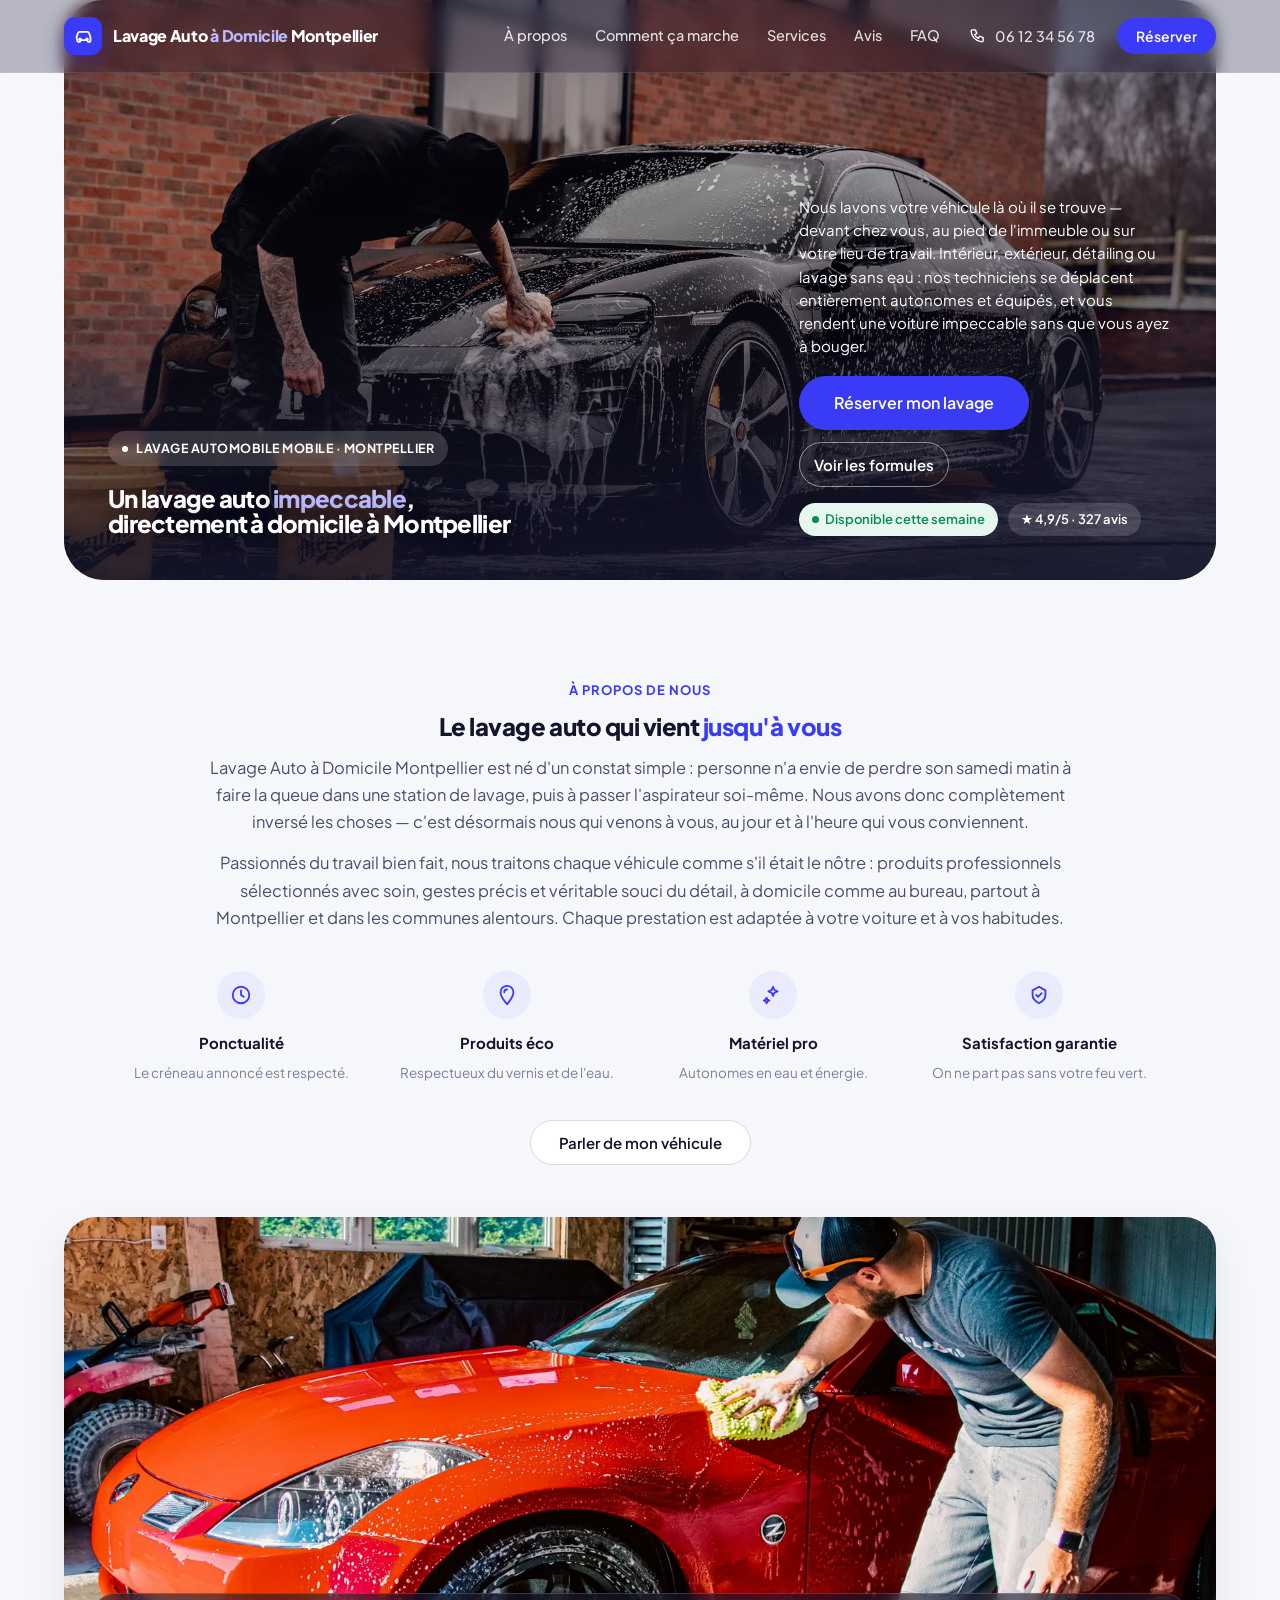
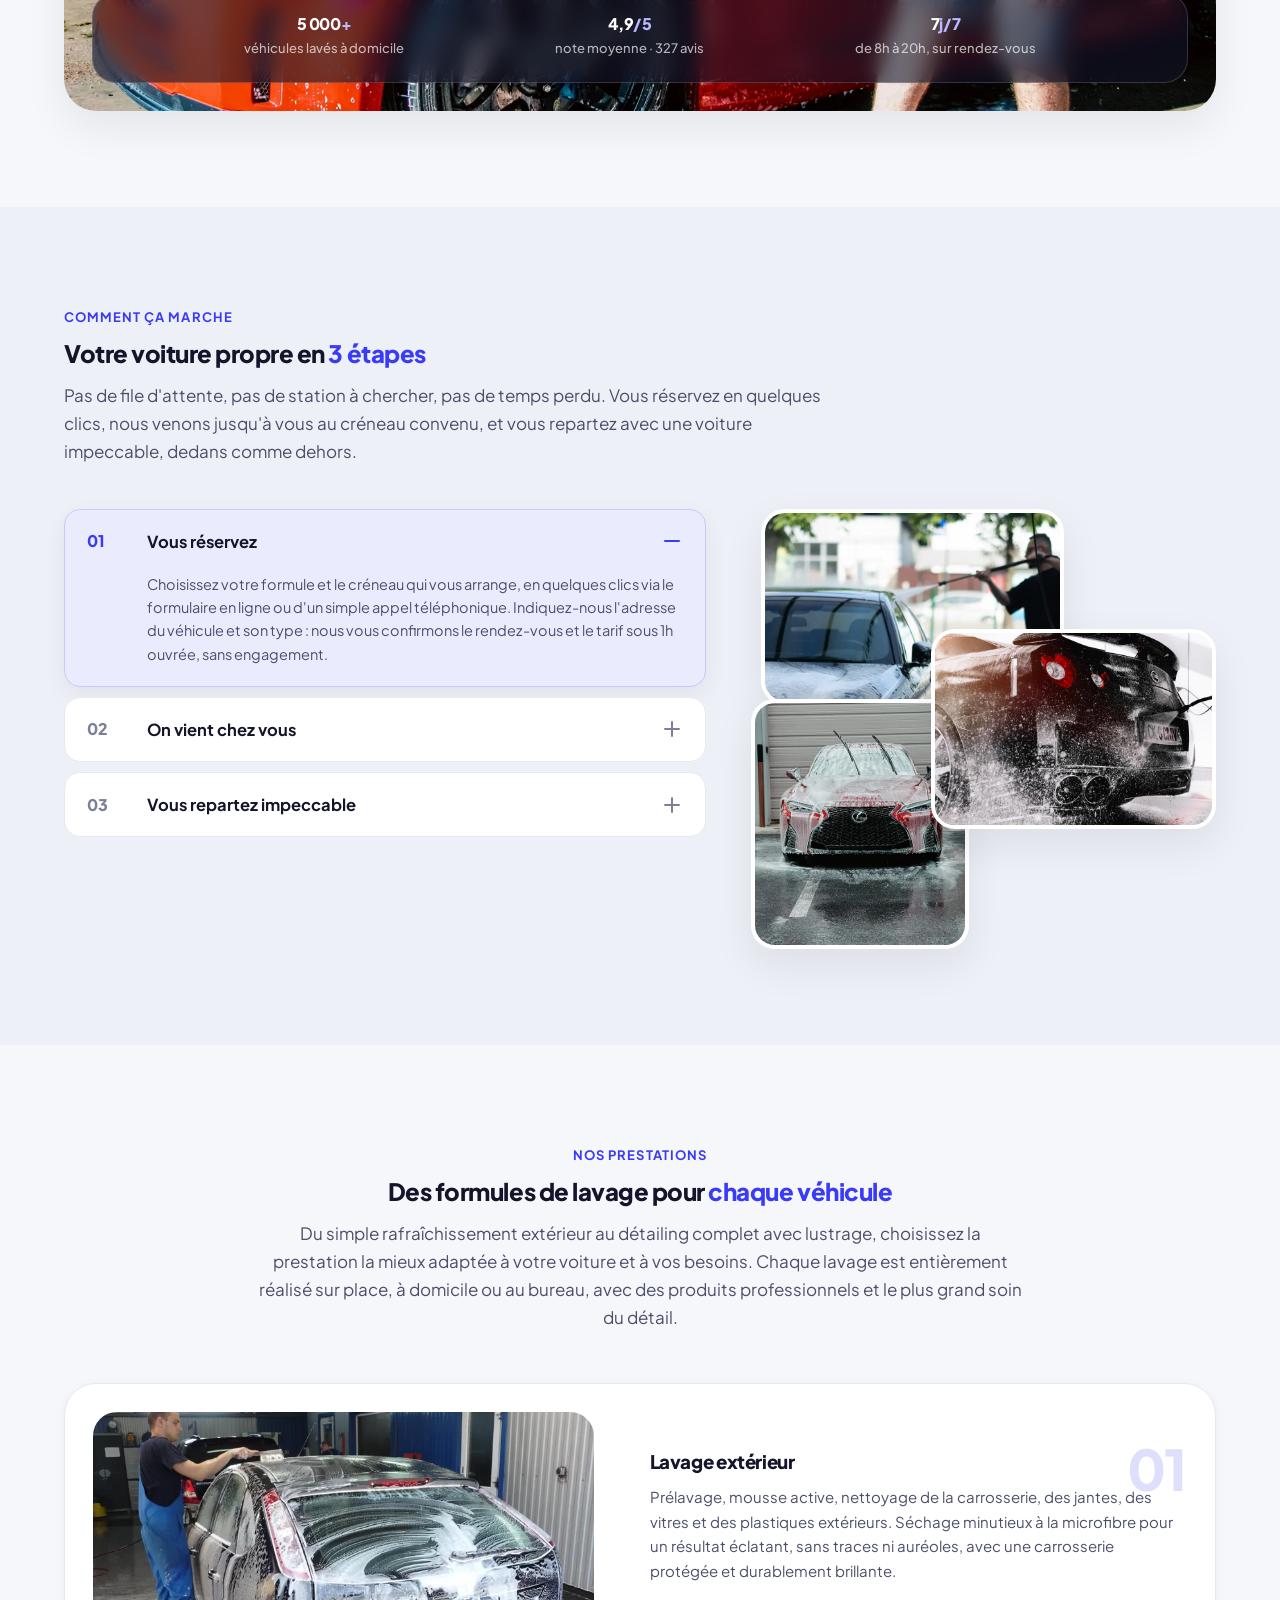
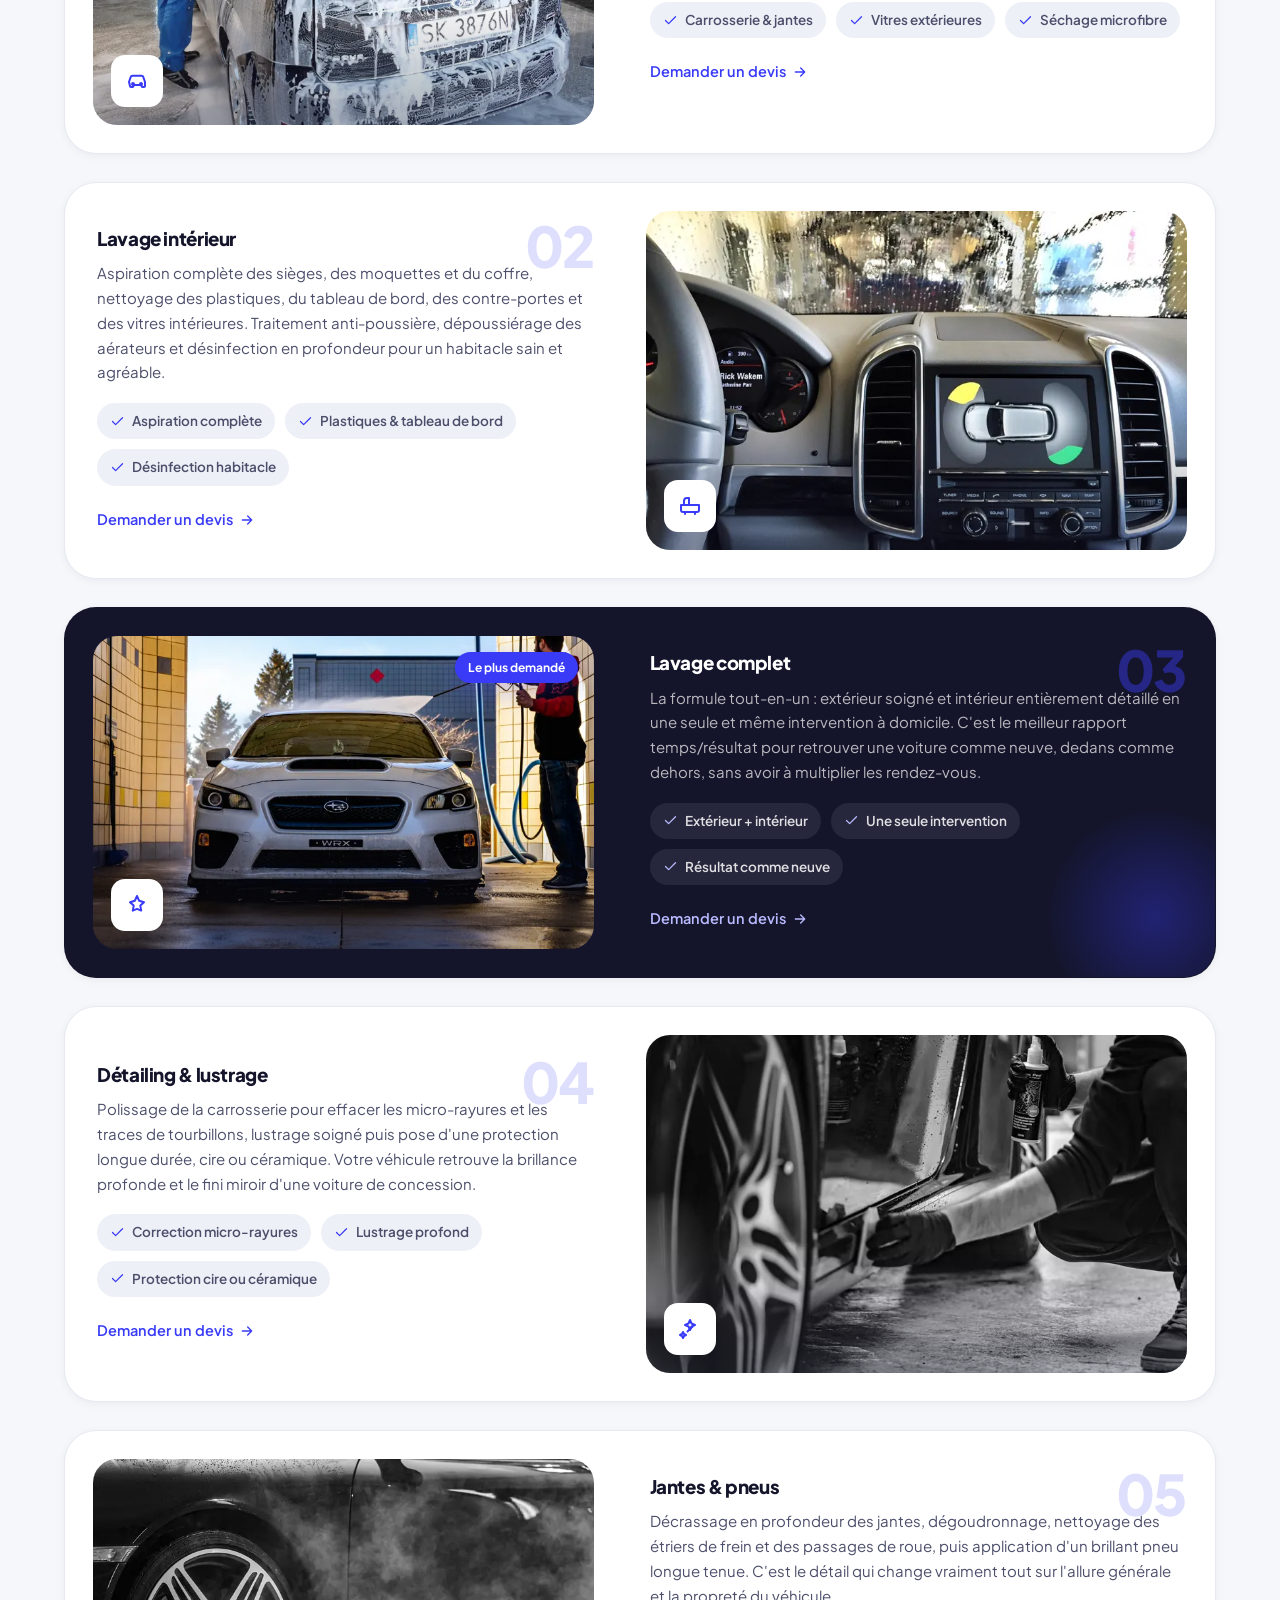
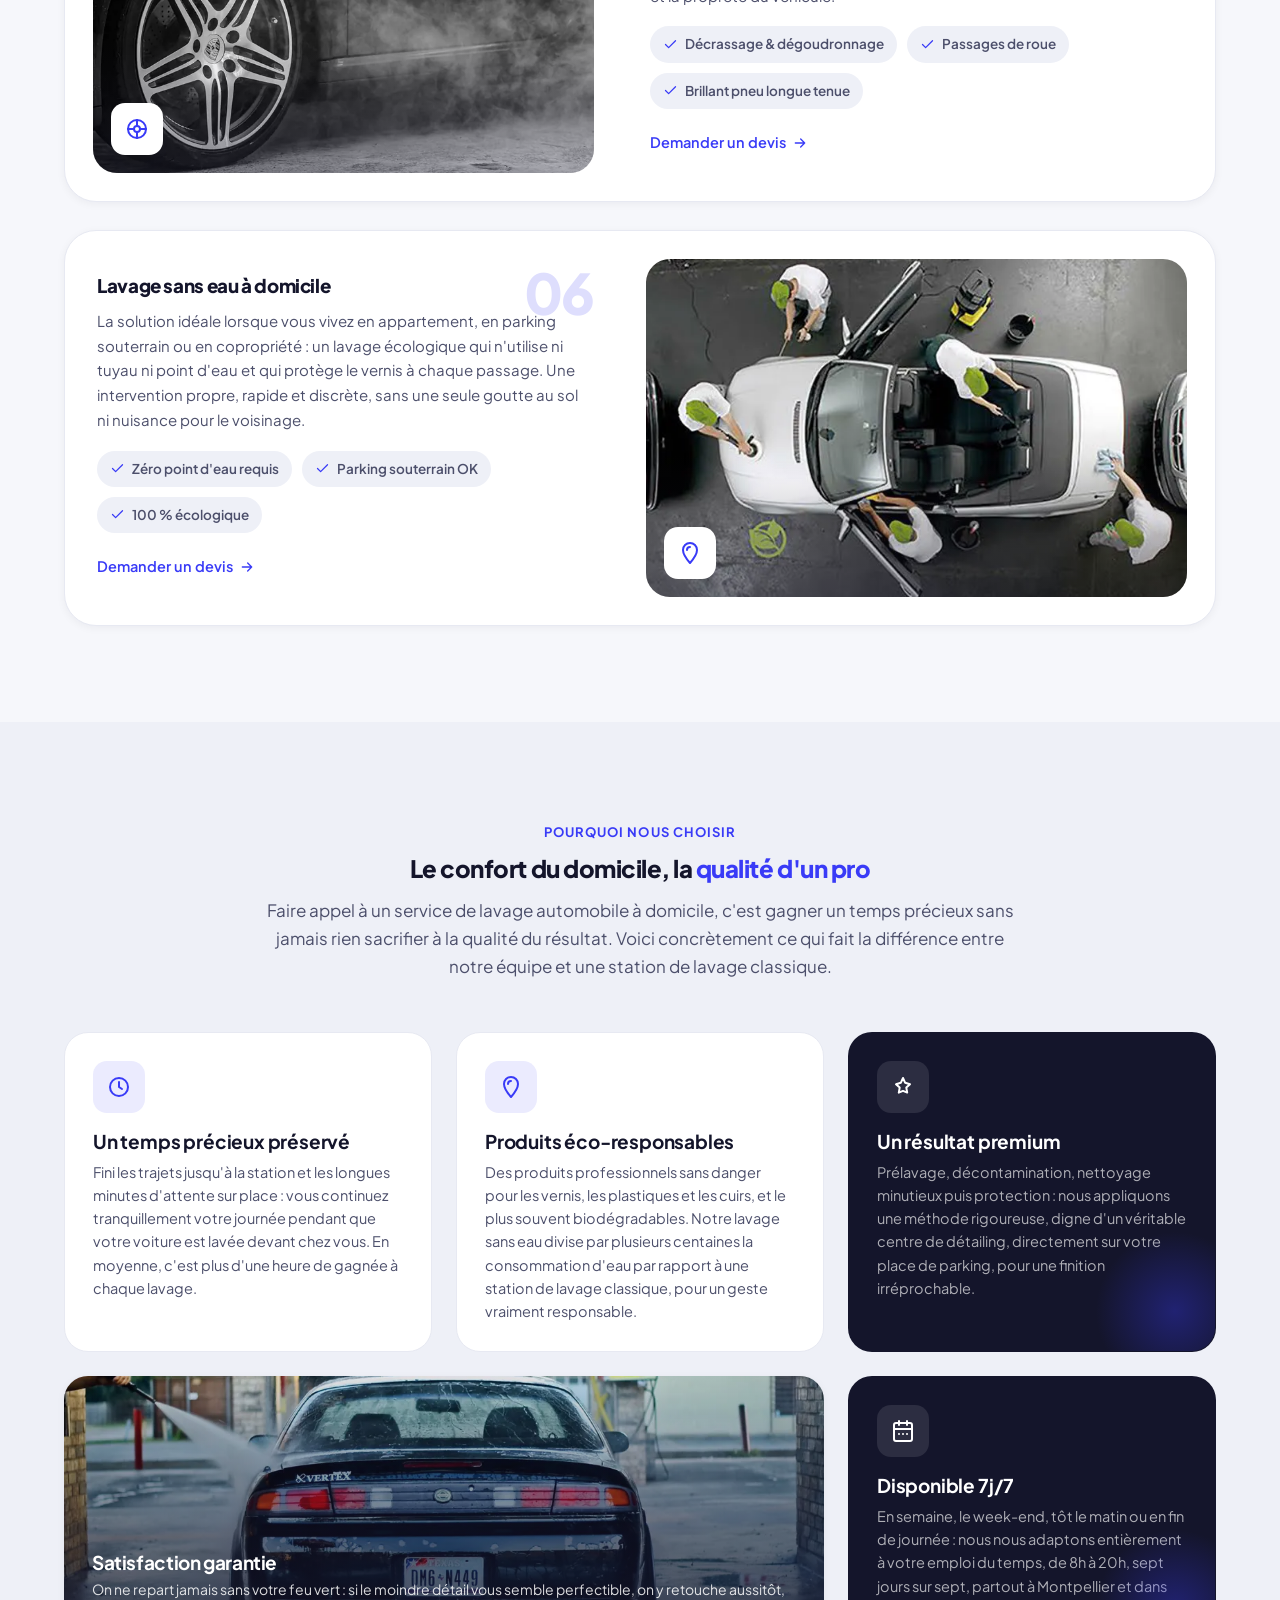
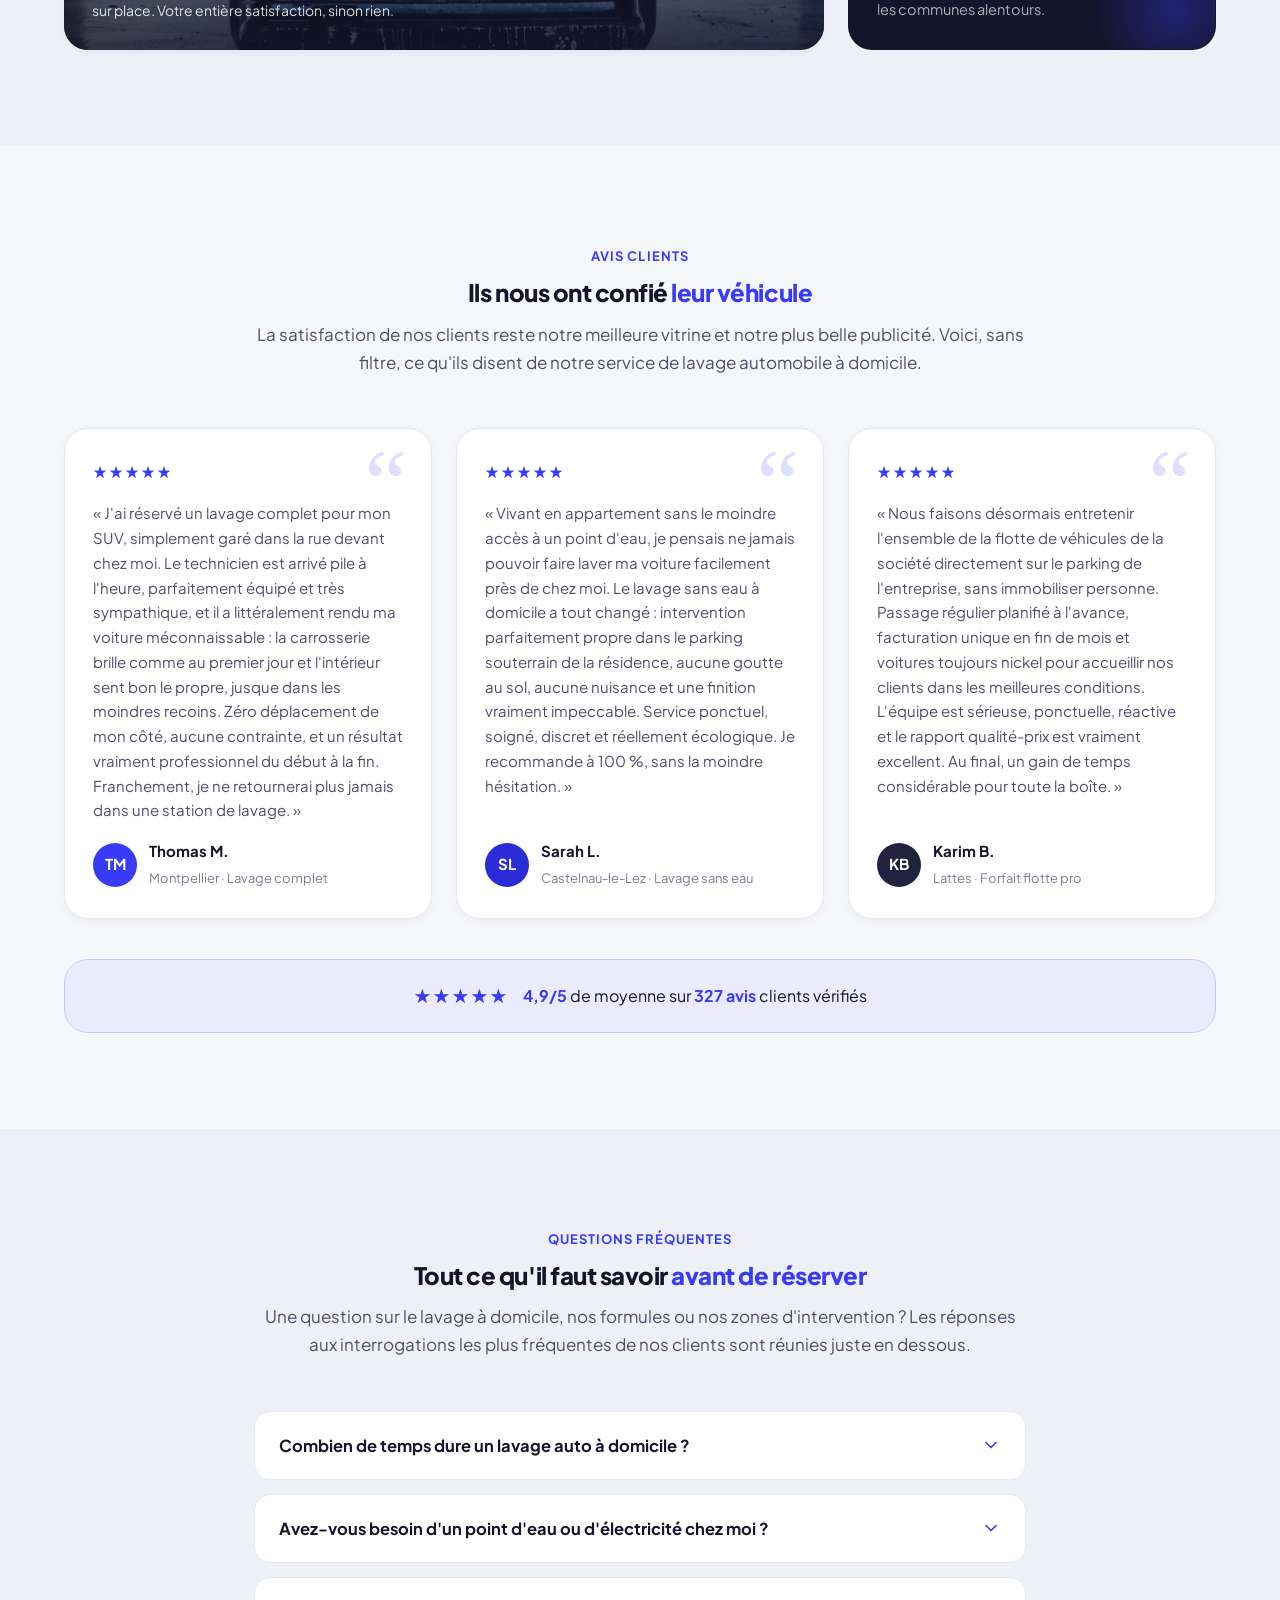
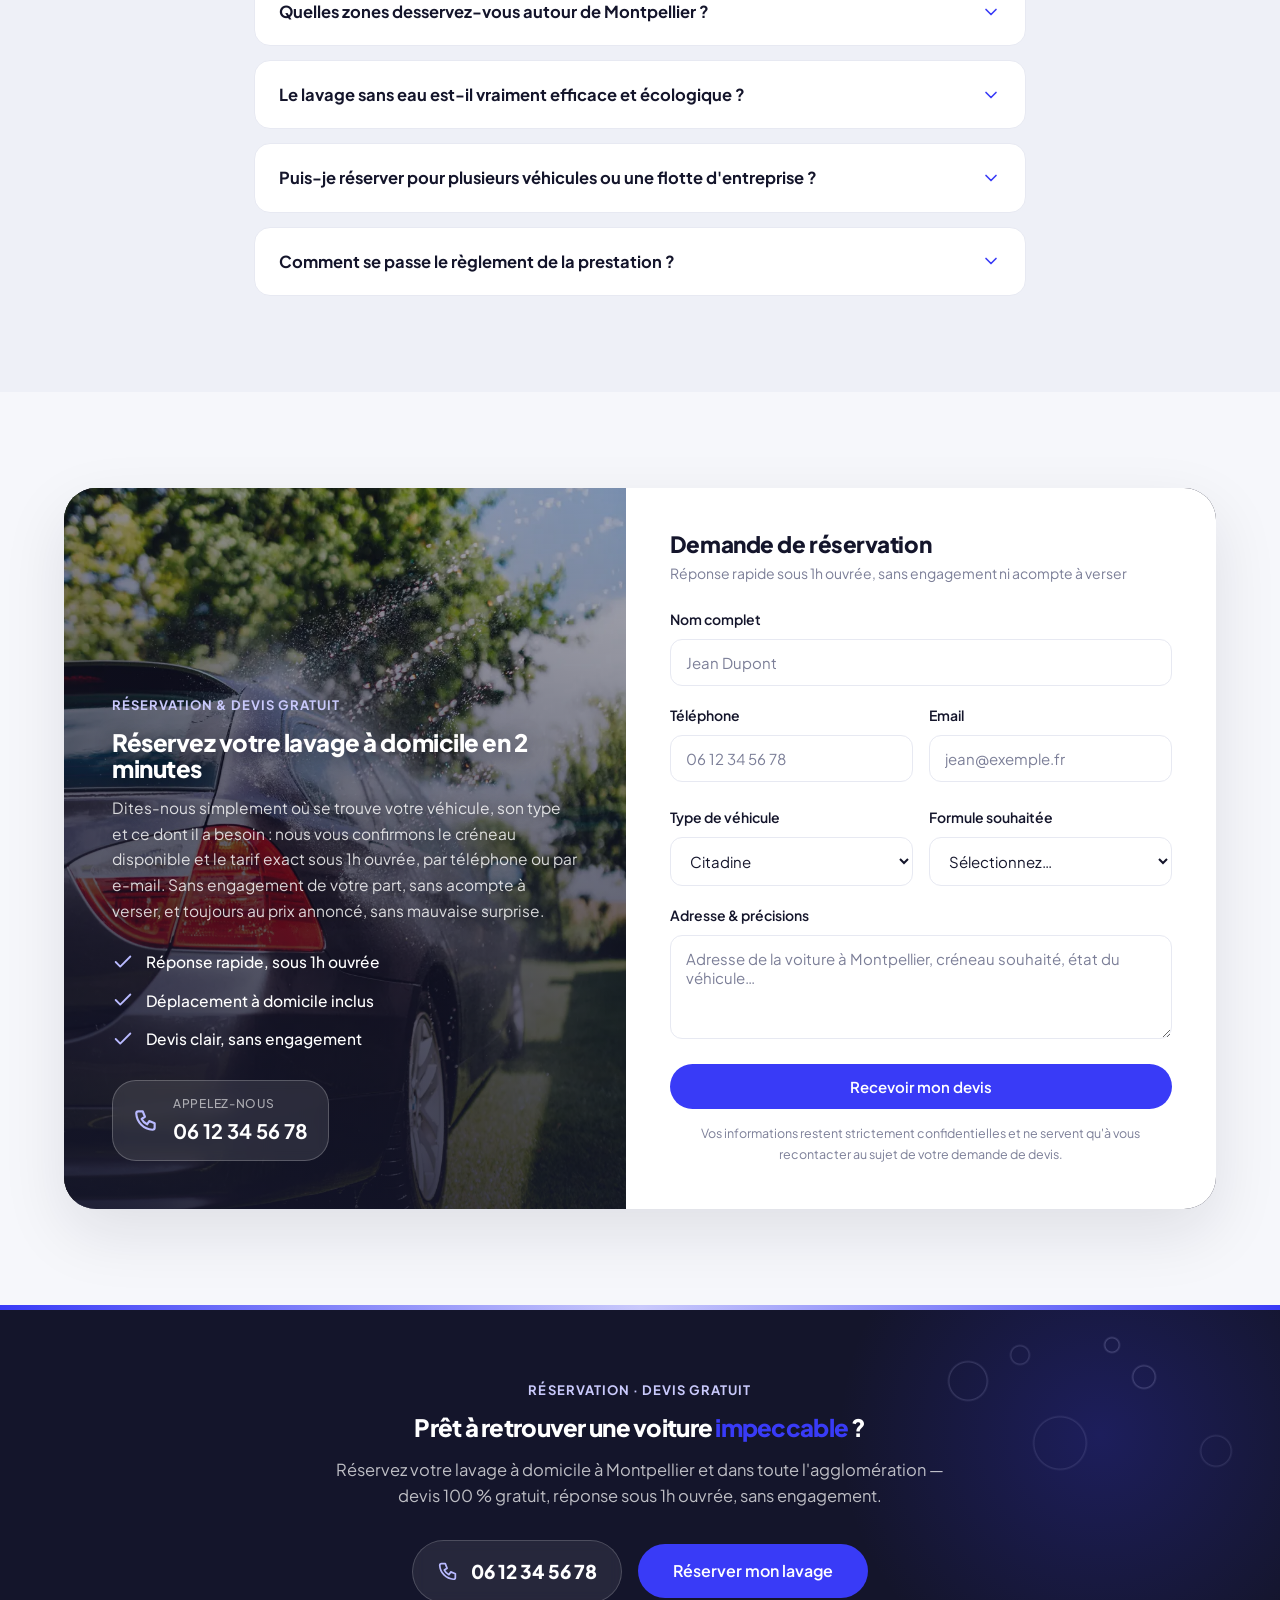
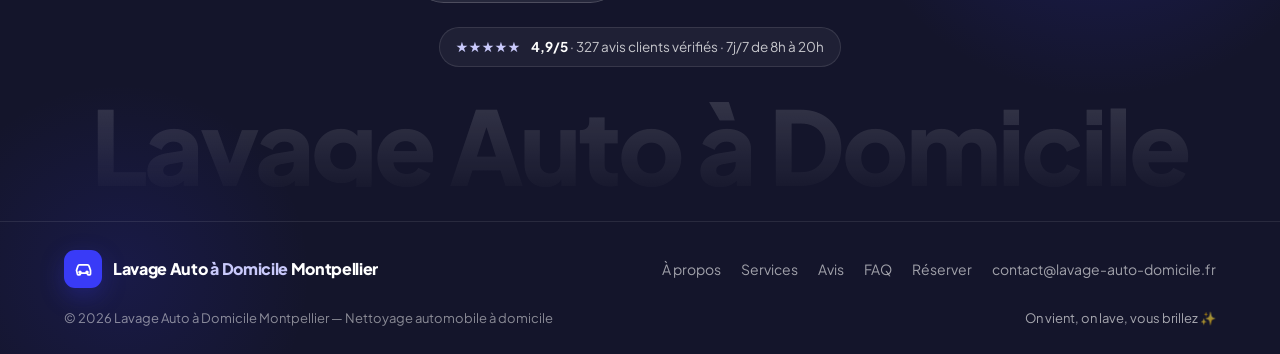
==== commit 74a3c43d: "finall update after remarks" ====
--- a/index.html
+++ b/index.html
@@ -128,8 +128,8 @@
         <picture>
           <source srcset="images/hero-lavage.webp" type="image/webp">
           <img class="hero-img" src="images/hero-lavage.jpg"
-               alt="Technicien nettoyant au jet une voiture haut de gamme lors d'un lavage auto à domicile à Montpellier"
-               width="1400" height="1000" fetchpriority="high" decoding="async">
+               alt="Professionnel lavant à la main une voiture sportive noire couverte de mousse lors d'un lavage auto à domicile à Montpellier"
+               width="1800" height="1200" fetchpriority="high" decoding="async">
         </picture>
         <span class="hero-veil" aria-hidden="true"></span>
 
@@ -153,44 +153,48 @@
     </div>
   </section>
 
-  <!-- ===================== 2 · QUI SOMMES-NOUS + PREUVES — PATTERN B (duo) ===================== -->
+  <!-- ===================== 2 · QUI SOMMES-NOUS — ÉDITORIAL CENTRÉ ===================== -->
   <section class="section" id="apropos">
     <div class="container">
-      <div class="duo">
-        <!-- Card stats (étroite, accent-tint) -->
-        <aside class="stats-card reveal" aria-label="Nos chiffres clés">
-          <picture class="stats-bg">
-            <source srcset="images/stats-lavage.webp" type="image/webp">
-            <img src="images/stats-lavage.jpg" alt="Véhicule premium nettoyé par un professionnel du lavage à domicile à Montpellier" width="900" height="600" loading="lazy" decoding="async">
-          </picture>
-          <span class="stats-veil" aria-hidden="true"></span>
-          <div class="stats-body">
-            <span class="stats-ic" aria-hidden="true">
-              <svg viewBox="0 0 24 24" fill="none" stroke="currentColor" stroke-width="2" stroke-linecap="round" stroke-linejoin="round"><path d="M3 3v18h18"/><path d="M7 15l4-4 3 3 5-6"/></svg>
-            </span>
-            <div class="stats-list">
-              <div class="stat"><div class="num">5&nbsp;000<em>+</em></div><div class="lbl">véhicules lavés à domicile</div></div>
-              <div class="stat"><div class="num">4,9<em>/5</em></div><div class="lbl">note moyenne · 327 avis</div></div>
-              <div class="stat"><div class="num">7<em>j/7</em></div><div class="lbl">de 8h à 20h, sur rendez-vous</div></div>
-            </div>
-          </div>
-        </aside>
-
-        <!-- Card texte + image ronde encastrée -->
-        <div class="about-card reveal">
-          <div class="about-card-text">
-            <span class="eyebrow">À propos de nous</span>
-            <h2>Le lavage auto qui vient <em>jusqu'à vous</em></h2>
-            <p>Lavage Auto à Domicile Montpellier est né d'un constat simple : personne n'a envie de perdre son samedi matin à faire la queue dans une station de lavage, puis à passer l'aspirateur soi-même. Nous avons donc complètement inversé les choses — c'est désormais nous qui venons à vous, au jour et à l'heure qui vous conviennent.</p>
-            <p>Passionnés du travail bien fait, nous traitons chaque véhicule comme s'il était le nôtre : produits professionnels sélectionnés avec soin, gestes précis et véritable souci du détail, à domicile comme au bureau, partout à Montpellier et dans les communes alentours. Chaque prestation est adaptée à votre voiture et à vos habitudes.</p>
-            <a class="btn btn-secondary" href="#devis">Parler de mon véhicule</a>
-          </div>
-          <div class="about-card-media">
-            <picture>
-              <source srcset="images/apropos-lavage.webp" type="image/webp">
-              <img src="images/apropos-lavage.jpg" alt="Technicien professionnel lavant soigneusement un véhicule à la main dans un box de détailing" width="1120" height="933" loading="lazy" decoding="async">
-            </picture>
-          </div>
+      <div class="section-head about-head">
+        <span class="eyebrow">À propos de nous</span>
+        <h2>Le lavage auto qui vient <em>jusqu'à vous</em></h2>
+        <p>Lavage Auto à Domicile Montpellier est né d'un constat simple : personne n'a envie de perdre son samedi matin à faire la queue dans une station de lavage, puis à passer l'aspirateur soi-même. Nous avons donc complètement inversé les choses — c'est désormais nous qui venons à vous, au jour et à l'heure qui vous conviennent.</p>
+        <p>Passionnés du travail bien fait, nous traitons chaque véhicule comme s'il était le nôtre : produits professionnels sélectionnés avec soin, gestes précis et véritable souci du détail, à domicile comme au bureau, partout à Montpellier et dans les communes alentours. Chaque prestation est adaptée à votre voiture et à vos habitudes.</p>
+      </div>
+
+      <div class="about-points reveal">
+        <div class="about-point">
+          <span class="pi" aria-hidden="true"><svg viewBox="0 0 24 24" fill="none" stroke="currentColor" stroke-width="2" stroke-linecap="round" stroke-linejoin="round"><circle cx="12" cy="12" r="9"/><path d="M12 7v5l3 2"/></svg></span>
+          <b>Ponctualité</b><span>Le créneau annoncé est respecté.</span>
+        </div>
+        <div class="about-point">
+          <span class="pi" aria-hidden="true"><svg viewBox="0 0 24 24" fill="none" stroke="currentColor" stroke-width="2" stroke-linecap="round" stroke-linejoin="round"><path d="M12 2a7 7 0 0 1 7 7c0 5-7 13-7 13S5 14 5 9a7 7 0 0 1 7-7Z"/><path d="M9 9c0-1.7 1.3-3 3-3"/></svg></span>
+          <b>Produits éco</b><span>Respectueux du vernis et de l'eau.</span>
+        </div>
+        <div class="about-point">
+          <span class="pi" aria-hidden="true"><svg viewBox="0 0 24 24" fill="none" stroke="currentColor" stroke-width="2" stroke-linecap="round" stroke-linejoin="round"><path d="M12 3l1.6 3.6L17 8l-3.4 1.4L12 13l-1.6-3.6L7 8l3.4-1.4z"/><path d="M5 15l1 2 2 1-2 1-1 2-1-2-2-1 2-1z"/></svg></span>
+          <b>Matériel pro</b><span>Autonomes en eau et énergie.</span>
+        </div>
+        <div class="about-point">
+          <span class="pi" aria-hidden="true"><svg viewBox="0 0 24 24" fill="none" stroke="currentColor" stroke-width="2" stroke-linecap="round" stroke-linejoin="round"><path d="M12 3l7 4v5c0 4-3 7-7 9-4-2-7-5-7-9V7z"/><path d="M9 12l2 2 4-4"/></svg></span>
+          <b>Satisfaction garantie</b><span>On ne part pas sans votre feu vert.</span>
+        </div>
+      </div>
+
+      <div class="about-cta reveal">
+        <a class="btn btn-secondary" href="#devis">Parler de mon véhicule</a>
+      </div>
+
+      <div class="about-hero reveal">
+        <picture>
+          <source srcset="images/apropos-lavage.webp" type="image/webp">
+          <img src="images/apropos-lavage.jpg" alt="Passionné lavant à la main sa voiture sportive rouge dans son garage, à domicile" width="1600" height="1000" loading="lazy" decoding="async">
+        </picture>
+        <div class="about-stats" aria-label="Nos chiffres clés">
+          <div class="stat"><div class="num">5&nbsp;000<em>+</em></div><div class="lbl">véhicules lavés à domicile</div></div>
+          <div class="stat"><div class="num">4,9<em>/5</em></div><div class="lbl">note moyenne · 327 avis</div></div>
+          <div class="stat"><div class="num">7<em>j/7</em></div><div class="lbl">de 8h à 20h, sur rendez-vous</div></div>
         </div>
       </div>
     </div>
@@ -207,7 +211,7 @@
 
       <div class="howto">
         <!-- Accordéon numéroté -->
-        <div class="steps" id="steps">
+        <div class="steps rx rx--l" id="steps">
           <details class="step" open>
             <summary class="step-sum"><span class="step-n">01</span><span class="step-t">Vous réservez</span><span class="step-plus" aria-hidden="true"></span></summary>
             <div class="step-d"><p>Choisissez votre formule et le créneau qui vous arrange, en quelques clics via le formulaire en ligne ou d'un simple appel téléphonique. Indiquez-nous l'adresse du véhicule et son type : nous vous confirmons le rendez-vous et le tarif sous 1h ouvrée, sans engagement.</p></div>
@@ -222,19 +226,19 @@
           </details>
         </div>
 
-        <!-- Collage d'images superposées -->
-        <div class="collage reveal" aria-hidden="true">
+        <!-- Collage d'images superposées (vos 3 photos) -->
+        <div class="collage rx rx--r" aria-hidden="true">
           <picture class="collage-a">
-            <source srcset="images/collage-1.webp" type="image/webp">
-            <img src="images/collage-1.jpg" alt="" width="760" height="506" loading="lazy" decoding="async">
+            <source srcset="images/etape-2.webp" type="image/webp">
+            <img src="images/etape-2.jpg" alt="" width="800" height="600" loading="lazy" decoding="async">
           </picture>
           <picture class="collage-b">
-            <source srcset="images/collage-3.webp" type="image/webp">
-            <img src="images/collage-3.jpg" alt="" width="760" height="506" loading="lazy" decoding="async">
+            <source srcset="images/etape-3.webp" type="image/webp">
+            <img src="images/etape-3.jpg" alt="" width="800" height="600" loading="lazy" decoding="async">
           </picture>
           <picture class="collage-c">
-            <source srcset="images/collage-2.webp" type="image/webp">
-            <img src="images/collage-2.jpg" alt="" width="700" height="1050" loading="lazy" decoding="async">
+            <source srcset="images/etape-1.webp" type="image/webp">
+            <img src="images/etape-1.jpg" alt="" width="800" height="600" loading="lazy" decoding="async">
           </picture>
         </div>
       </div>
@@ -250,73 +254,127 @@
         <p>Du simple rafraîchissement extérieur au détailing complet avec lustrage, choisissez la prestation la mieux adaptée à votre voiture et à vos besoins. Chaque lavage est entièrement réalisé sur place, à domicile ou au bureau, avec des produits professionnels et le plus grand soin du détail.</p>
       </div>
 
-      <div class="grid g3">
-
-        <article class="card reveal">
-          <div class="card-media">
+      <div class="svc-list">
+
+        <!-- 01 · Lavage extérieur -->
+        <article class="svc">
+          <div class="svc-media rx rx--l">
             <picture><source srcset="images/service-exterieur.webp" type="image/webp">
-              <img src="images/service-exterieur.jpg" alt="Carrosserie de voiture recouverte de mousse active lors d'un lavage extérieur à domicile" width="760" height="570" loading="lazy" decoding="async"></picture>
+              <img src="images/service-exterieur.jpg" alt="Professionnel lavant la carrosserie couverte de mousse lors d'un lavage extérieur" width="760" height="570" loading="lazy" decoding="async"></picture>
             <div class="ic"><svg viewBox="0 0 24 24" fill="none" stroke="currentColor" stroke-width="2" stroke-linecap="round" stroke-linejoin="round" aria-hidden="true"><path d="M4 13l1.6-4.8A2 2 0 0 1 7.5 6.8h9A2 2 0 0 1 18.4 8.2L20 13v4a1 1 0 0 1-1 1h-1.5a1 1 0 0 1-1-1v-1H8.5v1a1 1 0 0 1-1 1H6a1 1 0 0 1-1-1z"/><circle cx="8" cy="15" r="1"/><circle cx="16" cy="15" r="1"/></svg></div>
           </div>
-          <h4>Lavage extérieur</h4>
-          <p>Prélavage, mousse active, nettoyage de la carrosserie, des jantes, des vitres et des plastiques extérieurs. Séchage minutieux à la microfibre pour un résultat éclatant, sans traces ni auréoles, avec une carrosserie protégée et durablement brillante.</p>
-          <a class="card-cta" href="#devis">Demander un devis <svg viewBox="0 0 24 24" fill="none" stroke="currentColor" stroke-width="2" stroke-linecap="round" stroke-linejoin="round" aria-hidden="true"><path d="M5 12h14M13 6l6 6-6 6"/></svg></a>
-        </article>
-
-        <article class="card reveal">
-          <div class="card-media">
+          <div class="svc-body rx rx--r">
+            <span class="svc-num" aria-hidden="true">01</span>
+            <h3>Lavage extérieur</h3>
+            <p>Prélavage, mousse active, nettoyage de la carrosserie, des jantes, des vitres et des plastiques extérieurs. Séchage minutieux à la microfibre pour un résultat éclatant, sans traces ni auréoles, avec une carrosserie protégée et durablement brillante.</p>
+            <ul class="svc-points">
+              <li><svg viewBox="0 0 24 24" fill="none" stroke="currentColor" stroke-width="2" stroke-linecap="round" stroke-linejoin="round" aria-hidden="true"><path d="M20 6 9 17l-5-5"/></svg>Carrosserie &amp; jantes</li>
+              <li><svg viewBox="0 0 24 24" fill="none" stroke="currentColor" stroke-width="2" stroke-linecap="round" stroke-linejoin="round" aria-hidden="true"><path d="M20 6 9 17l-5-5"/></svg>Vitres extérieures</li>
+              <li><svg viewBox="0 0 24 24" fill="none" stroke="currentColor" stroke-width="2" stroke-linecap="round" stroke-linejoin="round" aria-hidden="true"><path d="M20 6 9 17l-5-5"/></svg>Séchage microfibre</li>
+            </ul>
+            <a class="card-cta" href="#devis">Demander un devis <svg viewBox="0 0 24 24" fill="none" stroke="currentColor" stroke-width="2" stroke-linecap="round" stroke-linejoin="round" aria-hidden="true"><path d="M5 12h14M13 6l6 6-6 6"/></svg></a>
+          </div>
+        </article>
+
+        <!-- 02 · Lavage intérieur -->
+        <article class="svc">
+          <div class="svc-media rx rx--r">
             <picture><source srcset="images/service-interieur.webp" type="image/webp">
-              <img src="images/service-interieur.jpg" alt="Aspiration et nettoyage en profondeur d'un siège de voiture lors d'un lavage intérieur" width="760" height="570" loading="lazy" decoding="async"></picture>
+              <img src="images/service-interieur.jpg" alt="Habitacle et tableau de bord d'une voiture soignés lors d'un lavage intérieur" width="760" height="570" loading="lazy" decoding="async"></picture>
             <div class="ic"><svg viewBox="0 0 24 24" fill="none" stroke="currentColor" stroke-width="2" stroke-linecap="round" stroke-linejoin="round" aria-hidden="true"><path d="M3 11h18v5a2 2 0 0 1-2 2H5a2 2 0 0 1-2-2z"/><path d="M6 11V7a3 3 0 0 1 3-3h2v7"/><path d="M17 18v2M7 18v2"/></svg></div>
           </div>
-          <h4>Lavage intérieur</h4>
-          <p>Aspiration complète des sièges, des moquettes et du coffre, nettoyage des plastiques, du tableau de bord, des contre-portes et des vitres intérieures. Traitement anti-poussière, dépoussiérage des aérateurs et désinfection en profondeur pour un habitacle sain et agréable.</p>
-          <a class="card-cta" href="#devis">Demander un devis <svg viewBox="0 0 24 24" fill="none" stroke="currentColor" stroke-width="2" stroke-linecap="round" stroke-linejoin="round" aria-hidden="true"><path d="M5 12h14M13 6l6 6-6 6"/></svg></a>
-        </article>
-
-        <article class="card card-dark reveal">
-          <span class="card-badge">Le plus demandé</span>
-          <div class="card-media">
+          <div class="svc-body rx rx--l">
+            <span class="svc-num" aria-hidden="true">02</span>
+            <h3>Lavage intérieur</h3>
+            <p>Aspiration complète des sièges, des moquettes et du coffre, nettoyage des plastiques, du tableau de bord, des contre-portes et des vitres intérieures. Traitement anti-poussière, dépoussiérage des aérateurs et désinfection en profondeur pour un habitacle sain et agréable.</p>
+            <ul class="svc-points">
+              <li><svg viewBox="0 0 24 24" fill="none" stroke="currentColor" stroke-width="2" stroke-linecap="round" stroke-linejoin="round" aria-hidden="true"><path d="M20 6 9 17l-5-5"/></svg>Aspiration complète</li>
+              <li><svg viewBox="0 0 24 24" fill="none" stroke="currentColor" stroke-width="2" stroke-linecap="round" stroke-linejoin="round" aria-hidden="true"><path d="M20 6 9 17l-5-5"/></svg>Plastiques &amp; tableau de bord</li>
+              <li><svg viewBox="0 0 24 24" fill="none" stroke="currentColor" stroke-width="2" stroke-linecap="round" stroke-linejoin="round" aria-hidden="true"><path d="M20 6 9 17l-5-5"/></svg>Désinfection habitacle</li>
+            </ul>
+            <a class="card-cta" href="#devis">Demander un devis <svg viewBox="0 0 24 24" fill="none" stroke="currentColor" stroke-width="2" stroke-linecap="round" stroke-linejoin="round" aria-hidden="true"><path d="M5 12h14M13 6l6 6-6 6"/></svg></a>
+          </div>
+        </article>
+
+        <!-- 03 · Lavage complet — offre phare -->
+        <article class="svc svc-featured">
+          <div class="svc-media rx rx--l">
+            <span class="card-badge">Le plus demandé</span>
             <picture><source srcset="images/service-complet.webp" type="image/webp">
-              <img src="images/service-complet.jpg" alt="Voiture propre et brillante couverte de gouttes d'eau après un lavage complet intérieur et extérieur" width="760" height="570" loading="lazy" decoding="async"></picture>
+              <img src="images/service-complet.jpg" alt="Rinçage complet d'une voiture au jet dans la lumière du soir, extérieur et intérieur" width="760" height="570" loading="lazy" decoding="async"></picture>
             <div class="ic"><svg viewBox="0 0 24 24" fill="none" stroke="currentColor" stroke-width="2" stroke-linecap="round" stroke-linejoin="round" aria-hidden="true"><path d="M12 3l2.2 4.8L19 9.3l-3.7 3.3.9 5L12 15.9 7.8 17.6l.9-5L5 9.3l4.8-1.5z"/></svg></div>
           </div>
-          <h4>Lavage complet</h4>
-          <p>La formule tout-en-un : extérieur soigné et intérieur entièrement détaillé en une seule et même intervention à domicile. C'est le meilleur rapport temps/résultat pour retrouver une voiture comme neuve, dedans comme dehors, sans avoir à multiplier les rendez-vous.</p>
-          <a class="card-cta" href="#devis">Demander un devis <svg viewBox="0 0 24 24" fill="none" stroke="currentColor" stroke-width="2" stroke-linecap="round" stroke-linejoin="round" aria-hidden="true"><path d="M5 12h14M13 6l6 6-6 6"/></svg></a>
-        </article>
-
-        <article class="card reveal">
-          <div class="card-media">
+          <div class="svc-body rx rx--r">
+            <span class="svc-num" aria-hidden="true">03</span>
+            <h3>Lavage complet</h3>
+            <p>La formule tout-en-un : extérieur soigné et intérieur entièrement détaillé en une seule et même intervention à domicile. C'est le meilleur rapport temps/résultat pour retrouver une voiture comme neuve, dedans comme dehors, sans avoir à multiplier les rendez-vous.</p>
+            <ul class="svc-points">
+              <li><svg viewBox="0 0 24 24" fill="none" stroke="currentColor" stroke-width="2" stroke-linecap="round" stroke-linejoin="round" aria-hidden="true"><path d="M20 6 9 17l-5-5"/></svg>Extérieur + intérieur</li>
+              <li><svg viewBox="0 0 24 24" fill="none" stroke="currentColor" stroke-width="2" stroke-linecap="round" stroke-linejoin="round" aria-hidden="true"><path d="M20 6 9 17l-5-5"/></svg>Une seule intervention</li>
+              <li><svg viewBox="0 0 24 24" fill="none" stroke="currentColor" stroke-width="2" stroke-linecap="round" stroke-linejoin="round" aria-hidden="true"><path d="M20 6 9 17l-5-5"/></svg>Résultat comme neuve</li>
+            </ul>
+            <a class="card-cta" href="#devis">Demander un devis <svg viewBox="0 0 24 24" fill="none" stroke="currentColor" stroke-width="2" stroke-linecap="round" stroke-linejoin="round" aria-hidden="true"><path d="M5 12h14M13 6l6 6-6 6"/></svg></a>
+          </div>
+        </article>
+
+        <!-- 04 · Détailing & lustrage -->
+        <article class="svc">
+          <div class="svc-media rx rx--r">
             <picture><source srcset="images/service-detailing.webp" type="image/webp">
-              <img src="images/service-detailing.jpg" alt="Polissage de la carrosserie à la machine pour faire disparaître les micro-rayures" width="760" height="570" loading="lazy" decoding="async"></picture>
+              <img src="images/service-detailing.jpg" alt="Application d'un produit de détailing sur le bas de caisse et la jante d'une voiture" width="760" height="570" loading="lazy" decoding="async"></picture>
             <div class="ic"><svg viewBox="0 0 24 24" fill="none" stroke="currentColor" stroke-width="2" stroke-linecap="round" stroke-linejoin="round" aria-hidden="true"><path d="m9.5 14.5 5-5"/><path d="M12 3l1.5 3.5L17 8l-3.5 1.5L12 13l-1.5-3.5L7 8l3.5-1.5z"/><path d="M5 15l1 2 2 1-2 1-1 2-1-2-2-1 2-1z"/></svg></div>
           </div>
-          <h4>Détailing &amp; lustrage</h4>
-          <p>Polissage de la carrosserie pour effacer les micro-rayures et les traces de tourbillons, lustrage soigné puis pose d'une protection longue durée, cire ou céramique. Votre véhicule retrouve la brillance profonde et le fini miroir d'une voiture de concession.</p>
-          <a class="card-cta" href="#devis">Demander un devis <svg viewBox="0 0 24 24" fill="none" stroke="currentColor" stroke-width="2" stroke-linecap="round" stroke-linejoin="round" aria-hidden="true"><path d="M5 12h14M13 6l6 6-6 6"/></svg></a>
-        </article>
-
-        <article class="card reveal">
-          <div class="card-media">
+          <div class="svc-body rx rx--l">
+            <span class="svc-num" aria-hidden="true">04</span>
+            <h3>Détailing &amp; lustrage</h3>
+            <p>Polissage de la carrosserie pour effacer les micro-rayures et les traces de tourbillons, lustrage soigné puis pose d'une protection longue durée, cire ou céramique. Votre véhicule retrouve la brillance profonde et le fini miroir d'une voiture de concession.</p>
+            <ul class="svc-points">
+              <li><svg viewBox="0 0 24 24" fill="none" stroke="currentColor" stroke-width="2" stroke-linecap="round" stroke-linejoin="round" aria-hidden="true"><path d="M20 6 9 17l-5-5"/></svg>Correction micro-rayures</li>
+              <li><svg viewBox="0 0 24 24" fill="none" stroke="currentColor" stroke-width="2" stroke-linecap="round" stroke-linejoin="round" aria-hidden="true"><path d="M20 6 9 17l-5-5"/></svg>Lustrage profond</li>
+              <li><svg viewBox="0 0 24 24" fill="none" stroke="currentColor" stroke-width="2" stroke-linecap="round" stroke-linejoin="round" aria-hidden="true"><path d="M20 6 9 17l-5-5"/></svg>Protection cire ou céramique</li>
+            </ul>
+            <a class="card-cta" href="#devis">Demander un devis <svg viewBox="0 0 24 24" fill="none" stroke="currentColor" stroke-width="2" stroke-linecap="round" stroke-linejoin="round" aria-hidden="true"><path d="M5 12h14M13 6l6 6-6 6"/></svg></a>
+          </div>
+        </article>
+
+        <!-- 05 · Jantes & pneus -->
+        <article class="svc">
+          <div class="svc-media rx rx--l">
             <picture><source srcset="images/service-jantes.webp" type="image/webp">
               <img src="images/service-jantes.jpg" alt="Nettoyage détaillé d'une jante en alliage et d'un pneu lors d'un lavage auto" width="760" height="570" loading="lazy" decoding="async"></picture>
             <div class="ic"><svg viewBox="0 0 24 24" fill="none" stroke="currentColor" stroke-width="2" stroke-linecap="round" stroke-linejoin="round" aria-hidden="true"><circle cx="12" cy="12" r="9"/><circle cx="12" cy="12" r="3"/><path d="M12 3v6M12 15v6M3 12h6M15 12h6"/></svg></div>
           </div>
-          <h4>Jantes &amp; pneus</h4>
-          <p>Décrassage en profondeur des jantes, dégoudronnage, nettoyage des étriers de frein et des passages de roue, puis application d'un brillant pneu longue tenue. C'est le détail qui change vraiment tout sur l'allure générale et la propreté du véhicule.</p>
-          <a class="card-cta" href="#devis">Demander un devis <svg viewBox="0 0 24 24" fill="none" stroke="currentColor" stroke-width="2" stroke-linecap="round" stroke-linejoin="round" aria-hidden="true"><path d="M5 12h14M13 6l6 6-6 6"/></svg></a>
-        </article>
-
-        <article class="card reveal">
-          <div class="card-media">
+          <div class="svc-body rx rx--r">
+            <span class="svc-num" aria-hidden="true">05</span>
+            <h3>Jantes &amp; pneus</h3>
+            <p>Décrassage en profondeur des jantes, dégoudronnage, nettoyage des étriers de frein et des passages de roue, puis application d'un brillant pneu longue tenue. C'est le détail qui change vraiment tout sur l'allure générale et la propreté du véhicule.</p>
+            <ul class="svc-points">
+              <li><svg viewBox="0 0 24 24" fill="none" stroke="currentColor" stroke-width="2" stroke-linecap="round" stroke-linejoin="round" aria-hidden="true"><path d="M20 6 9 17l-5-5"/></svg>Décrassage &amp; dégoudronnage</li>
+              <li><svg viewBox="0 0 24 24" fill="none" stroke="currentColor" stroke-width="2" stroke-linecap="round" stroke-linejoin="round" aria-hidden="true"><path d="M20 6 9 17l-5-5"/></svg>Passages de roue</li>
+              <li><svg viewBox="0 0 24 24" fill="none" stroke="currentColor" stroke-width="2" stroke-linecap="round" stroke-linejoin="round" aria-hidden="true"><path d="M20 6 9 17l-5-5"/></svg>Brillant pneu longue tenue</li>
+            </ul>
+            <a class="card-cta" href="#devis">Demander un devis <svg viewBox="0 0 24 24" fill="none" stroke="currentColor" stroke-width="2" stroke-linecap="round" stroke-linejoin="round" aria-hidden="true"><path d="M5 12h14M13 6l6 6-6 6"/></svg></a>
+          </div>
+        </article>
+
+        <!-- 06 · Lavage sans eau à domicile -->
+        <article class="svc">
+          <div class="svc-media rx rx--r">
             <picture><source srcset="images/service-domicile.webp" type="image/webp">
               <img src="images/service-domicile.jpg" alt="Technicien nettoyant une voiture directement sur place, en extérieur, chez le client" width="760" height="570" loading="lazy" decoding="async"></picture>
             <div class="ic"><svg viewBox="0 0 24 24" fill="none" stroke="currentColor" stroke-width="2" stroke-linecap="round" stroke-linejoin="round" aria-hidden="true"><path d="M12 2a7 7 0 0 1 7 7c0 5-7 13-7 13S5 14 5 9a7 7 0 0 1 7-7Z"/><path d="M9 9c0-1.7 1.3-3 3-3"/></svg></div>
           </div>
-          <h4>Lavage sans eau à domicile</h4>
-          <p>La solution idéale lorsque vous vivez en appartement, en parking souterrain ou en copropriété : un lavage écologique qui n'utilise ni tuyau ni point d'eau et qui protège le vernis à chaque passage. Une intervention propre, rapide et discrète, sans une seule goutte au sol ni nuisance pour le voisinage.</p>
-          <a class="card-cta" href="#devis">Demander un devis <svg viewBox="0 0 24 24" fill="none" stroke="currentColor" stroke-width="2" stroke-linecap="round" stroke-linejoin="round" aria-hidden="true"><path d="M5 12h14M13 6l6 6-6 6"/></svg></a>
+          <div class="svc-body rx rx--l">
+            <span class="svc-num" aria-hidden="true">06</span>
+            <h3>Lavage sans eau à domicile</h3>
+            <p>La solution idéale lorsque vous vivez en appartement, en parking souterrain ou en copropriété : un lavage écologique qui n'utilise ni tuyau ni point d'eau et qui protège le vernis à chaque passage. Une intervention propre, rapide et discrète, sans une seule goutte au sol ni nuisance pour le voisinage.</p>
+            <ul class="svc-points">
+              <li><svg viewBox="0 0 24 24" fill="none" stroke="currentColor" stroke-width="2" stroke-linecap="round" stroke-linejoin="round" aria-hidden="true"><path d="M20 6 9 17l-5-5"/></svg>Zéro point d'eau requis</li>
+              <li><svg viewBox="0 0 24 24" fill="none" stroke="currentColor" stroke-width="2" stroke-linecap="round" stroke-linejoin="round" aria-hidden="true"><path d="M20 6 9 17l-5-5"/></svg>Parking souterrain OK</li>
+              <li><svg viewBox="0 0 24 24" fill="none" stroke="currentColor" stroke-width="2" stroke-linecap="round" stroke-linejoin="round" aria-hidden="true"><path d="M20 6 9 17l-5-5"/></svg>100 % écologique</li>
+            </ul>
+            <a class="card-cta" href="#devis">Demander un devis <svg viewBox="0 0 24 24" fill="none" stroke="currentColor" stroke-width="2" stroke-linecap="round" stroke-linejoin="round" aria-hidden="true"><path d="M5 12h14M13 6l6 6-6 6"/></svg></a>
+          </div>
         </article>
 
       </div>
@@ -354,7 +412,7 @@
         <article class="bento-cell bento-img reveal">
           <picture>
             <source srcset="images/bento-qualite.webp" type="image/webp">
-            <img src="images/bento-qualite.jpg" alt="Voiture rincée à l'eau claire, reflets brillants sous la lumière du jour" width="1100" height="733" loading="lazy" decoding="async">
+            <img src="images/bento-qualite.jpg" alt="Voiture noire rincée à grande eau, résultat propre et brillant" width="1100" height="733" loading="lazy" decoding="async">
           </picture>
           <span class="bento-img-veil" aria-hidden="true"></span>
           <div class="bento-img-content">
@@ -468,27 +526,36 @@
     </div>
   </section>
 
-  <!-- ===================== 9 · CTA FINAL + FORMULAIRE ===================== -->
+  <!-- ===================== 9 · CTA FINAL + FORMULAIRE — split photo + form ===================== -->
   <section class="section devis" id="devis">
-    <div class="container devis-grid">
-      <div class="devis-intro reveal">
-        <span class="eyebrow eyebrow-light">Réservation &amp; devis gratuit</span>
-        <h2>Réservez votre lavage à domicile en 2 minutes</h2>
-        <p>Dites-nous simplement où se trouve votre véhicule, son type et ce dont il a besoin : nous vous confirmons le créneau disponible et le tarif exact sous 1h ouvrée, par téléphone ou par e-mail. Sans engagement de votre part, sans acompte à verser, et toujours au prix annoncé, sans mauvaise surprise.</p>
-
-        <ul class="devis-benefits">
-          <li><svg viewBox="0 0 24 24" fill="none" stroke="currentColor" stroke-width="2" stroke-linecap="round" stroke-linejoin="round" aria-hidden="true"><path d="M20 6 9 17l-5-5"/></svg>Réponse rapide, sous 1h ouvrée</li>
-          <li><svg viewBox="0 0 24 24" fill="none" stroke="currentColor" stroke-width="2" stroke-linecap="round" stroke-linejoin="round" aria-hidden="true"><path d="M20 6 9 17l-5-5"/></svg>Déplacement à domicile inclus</li>
-          <li><svg viewBox="0 0 24 24" fill="none" stroke="currentColor" stroke-width="2" stroke-linecap="round" stroke-linejoin="round" aria-hidden="true"><path d="M20 6 9 17l-5-5"/></svg>Devis clair, sans engagement</li>
-        </ul>
-
-        <a href="tel:+33612345678" class="devis-phone">
-          <svg viewBox="0 0 24 24" fill="none" stroke="currentColor" stroke-width="2" stroke-linecap="round" stroke-linejoin="round" aria-hidden="true"><path d="M5 4h4l2 5-3 2a11 11 0 0 0 5 5l2-3 5 2v4a2 2 0 0 1-2 2A16 16 0 0 1 3 6a2 2 0 0 1 2-2z"/></svg>
-          <span><small>Appelez-nous</small>06 12 34 56 78</span>
-        </a>
-      </div>
-
-      <form class="form-card reveal" id="devisForm" novalidate>
+    <div class="container">
+      <div class="devis-split">
+
+        <div class="devis-media rx rx--l">
+          <picture>
+            <source srcset="images/stats-lavage.webp" type="image/webp">
+            <img src="images/stats-lavage.jpg" alt="Rinçage d'une voiture au jet en extérieur, gouttelettes d'eau au soleil" width="900" height="1200" loading="lazy" decoding="async">
+          </picture>
+          <span class="devis-veil" aria-hidden="true"></span>
+          <div class="devis-content">
+            <span class="eyebrow eyebrow-light">Réservation &amp; devis gratuit</span>
+            <h2>Réservez votre lavage à domicile en 2 minutes</h2>
+            <p>Dites-nous simplement où se trouve votre véhicule, son type et ce dont il a besoin : nous vous confirmons le créneau disponible et le tarif exact sous 1h ouvrée, par téléphone ou par e-mail. Sans engagement de votre part, sans acompte à verser, et toujours au prix annoncé, sans mauvaise surprise.</p>
+
+            <ul class="devis-benefits">
+              <li><svg viewBox="0 0 24 24" fill="none" stroke="currentColor" stroke-width="2" stroke-linecap="round" stroke-linejoin="round" aria-hidden="true"><path d="M20 6 9 17l-5-5"/></svg>Réponse rapide, sous 1h ouvrée</li>
+              <li><svg viewBox="0 0 24 24" fill="none" stroke="currentColor" stroke-width="2" stroke-linecap="round" stroke-linejoin="round" aria-hidden="true"><path d="M20 6 9 17l-5-5"/></svg>Déplacement à domicile inclus</li>
+              <li><svg viewBox="0 0 24 24" fill="none" stroke="currentColor" stroke-width="2" stroke-linecap="round" stroke-linejoin="round" aria-hidden="true"><path d="M20 6 9 17l-5-5"/></svg>Devis clair, sans engagement</li>
+            </ul>
+
+            <a href="tel:+33612345678" class="devis-phone">
+              <svg viewBox="0 0 24 24" fill="none" stroke="currentColor" stroke-width="2" stroke-linecap="round" stroke-linejoin="round" aria-hidden="true"><path d="M5 4h4l2 5-3 2a11 11 0 0 0 5 5l2-3 5 2v4a2 2 0 0 1-2 2A16 16 0 0 1 3 6a2 2 0 0 1 2-2z"/></svg>
+              <span><small>Appelez-nous</small>06 12 34 56 78</span>
+            </a>
+          </div>
+        </div>
+
+        <form class="form-card rx rx--r" id="devisForm" novalidate>
         <h3>Demande de réservation</h3>
         <p class="form-sub">Réponse rapide sous 1h ouvrée, sans engagement ni acompte à verser</p>
 
@@ -552,7 +619,9 @@
             <span>Nous vous recontactons sous 1h ouvrée.</span>
           </div>
         </div>
-      </form>
+        </form>
+
+      </div>
     </div>
   </section>
 
@@ -563,87 +632,44 @@
   <span class="footer-bar" aria-hidden="true"></span>
   <span class="footer-foam" aria-hidden="true"></span>
 
-  <div class="container">
-    <div class="footer-banner">
-      <div class="footer-banner-text">
-        <span class="footer-banner-ic" aria-hidden="true">
-          <svg viewBox="0 0 24 24" fill="none" stroke="currentColor" stroke-width="1.8" stroke-linecap="round" stroke-linejoin="round"><path d="M4 13l1.6-4.8A2 2 0 0 1 7.5 6.8h9A2 2 0 0 1 18.4 8.2L20 13v4a1 1 0 0 1-1 1h-1.5a1 1 0 0 1-1-1v-1H8.5v1a1 1 0 0 1-1 1H6a1 1 0 0 1-1-1z"/><circle cx="8" cy="15" r="1"/><circle cx="16" cy="15" r="1"/></svg>
-        </span>
-        <div>
-          <h3>Votre voiture mérite mieux qu'une station&nbsp;?</h3>
-          <p>Réservez dès maintenant votre lavage à domicile à Montpellier et dans toute l'agglomération. Devis 100 % gratuit, rapide et sans engagement.</p>
-        </div>
-      </div>
-      <div class="footer-banner-actions">
-        <a class="footer-banner-phone" href="tel:+33612345678">
-          <svg viewBox="0 0 24 24" fill="none" stroke="currentColor" stroke-width="1.9" stroke-linecap="round" stroke-linejoin="round" aria-hidden="true"><path d="M5 4h4l2 5-3 2a11 11 0 0 0 5 5l2-3 5 2v4a2 2 0 0 1-2 2A16 16 0 0 1 3 6a2 2 0 0 1 2-2z"/></svg>
-          06 12 34 56 78
-        </a>
-        <a class="btn btn-primary" href="#devis">Réserver un lavage</a>
-      </div>
-    </div>
-
-    <div class="footer-grid">
-      <div class="footer-brand">
-        <a class="brand brand-footer" href="#top" aria-label="Lavage Auto à Domicile Montpellier — accueil">
-          <span class="brand-mark" aria-hidden="true">
-            <svg viewBox="0 0 24 24" fill="none" stroke="#fff" stroke-width="2" stroke-linecap="round" stroke-linejoin="round"><path d="M4 13l1.6-4.8A2 2 0 0 1 7.5 6.8h9A2 2 0 0 1 18.4 8.2L20 13v4a1 1 0 0 1-1 1h-1.5a1 1 0 0 1-1-1v-1H8.5v1a1 1 0 0 1-1 1H6a1 1 0 0 1-1-1z"/><circle cx="8" cy="15" r="1"/><circle cx="16" cy="15" r="1"/></svg>
-          </span>
-          <span class="brand-text">Lavage Auto <span class="brand-accent">à Domicile</span> Montpellier</span>
-        </a>
-        <p>Le lavage automobile qui vient directement à vous, à Montpellier et dans toute son agglomération. Nettoyage intérieur, extérieur, détailing et lavage écologique sans eau, réalisés sur place, à votre domicile ou au bureau, avec un vrai soin de professionnel et des produits de qualité.</p>
-        <div class="footer-rating">
-          <span class="footer-rating-stars">★★★★★</span>
-          <span><strong>4,9/5</strong> · 327 avis clients vérifiés</span>
-        </div>
-      </div>
-
-      <nav class="footer-col" aria-label="Nos prestations">
-        <h4>Nos prestations</h4>
-        <a href="#services">Lavage extérieur</a>
-        <a href="#services">Lavage intérieur</a>
-        <a href="#services">Lavage complet</a>
-        <a href="#services">Détailing &amp; lustrage</a>
-        <a href="#services">Lavage sans eau</a>
-      </nav>
-
-      <nav class="footer-col" aria-label="Zones d'intervention">
-        <h4>Zones d'intervention</h4>
-        <a href="#devis">Montpellier centre</a>
-        <a href="#devis">Castelnau-le-Lez</a>
-        <a href="#devis">Lattes &amp; Pérols</a>
-        <a href="#devis">Juvignac &amp; Grabels</a>
-        <a href="#devis">Le Crès &amp; Jacou</a>
-      </nav>
-
-      <div class="footer-col footer-contact">
-        <h4>Contact</h4>
-        <a href="tel:+33612345678">
-          <svg viewBox="0 0 24 24" fill="none" stroke="currentColor" stroke-width="1.9" stroke-linecap="round" stroke-linejoin="round" aria-hidden="true"><path d="M5 4h4l2 5-3 2a11 11 0 0 0 5 5l2-3 5 2v4a2 2 0 0 1-2 2A16 16 0 0 1 3 6a2 2 0 0 1 2-2z"/></svg>
-          06 12 34 56 78
-        </a>
-        <a href="mailto:contact@lavage-auto-domicile.fr">
-          <svg viewBox="0 0 24 24" fill="none" stroke="currentColor" stroke-width="1.9" stroke-linecap="round" stroke-linejoin="round" aria-hidden="true"><rect x="2" y="4" width="20" height="16" rx="2"/><path d="m22 7-10 5L2 7"/></svg>
-          contact@lavage-auto-domicile.fr
-        </a>
-        <p class="footer-hours">
-          <svg viewBox="0 0 24 24" fill="none" stroke="currentColor" stroke-width="1.9" stroke-linecap="round" stroke-linejoin="round" aria-hidden="true"><circle cx="12" cy="12" r="10"/><path d="M12 6v6l4 2"/></svg>
-          7j/7 · 8h – 20h, sur rendez-vous
-        </p>
-      </div>
+  <div class="container footer-cta">
+    <span class="eyebrow eyebrow-light">Réservation · devis gratuit</span>
+    <h2>Prêt à retrouver une voiture <em>impeccable</em>&nbsp;?</h2>
+    <p>Réservez votre lavage à domicile à Montpellier et dans toute l'agglomération — devis 100 % gratuit, réponse sous 1h ouvrée, sans engagement.</p>
+    <div class="footer-cta-actions">
+      <a class="footer-cta-phone" href="tel:+33612345678">
+        <svg viewBox="0 0 24 24" fill="none" stroke="currentColor" stroke-width="1.9" stroke-linecap="round" stroke-linejoin="round" aria-hidden="true"><path d="M5 4h4l2 5-3 2a11 11 0 0 0 5 5l2-3 5 2v4a2 2 0 0 1-2 2A16 16 0 0 1 3 6a2 2 0 0 1 2-2z"/></svg>
+        06 12 34 56 78
+      </a>
+      <a class="btn btn-primary btn-lg" href="#devis">Réserver mon lavage</a>
+    </div>
+    <div class="footer-rating">
+      <span class="footer-rating-stars">★★★★★</span>
+      <span><strong>4,9/5</strong> · 327 avis clients vérifiés · 7j/7 de 8h à 20h</span>
     </div>
   </div>
+
+  <div class="footer-wordmark" aria-hidden="true">Lavage Auto à Domicile</div>
 
   <div class="footer-bottom">
     <div class="container footer-bottom-inner">
-      <span>© <span id="year">2026</span> Lavage Auto à Domicile Montpellier — Nettoyage automobile à domicile</span>
+      <a class="brand brand-footer" href="#top" aria-label="Lavage Auto à Domicile Montpellier — accueil">
+        <span class="brand-mark" aria-hidden="true">
+          <svg viewBox="0 0 24 24" fill="none" stroke="#fff" stroke-width="2" stroke-linecap="round" stroke-linejoin="round"><path d="M4 13l1.6-4.8A2 2 0 0 1 7.5 6.8h9A2 2 0 0 1 18.4 8.2L20 13v4a1 1 0 0 1-1 1h-1.5a1 1 0 0 1-1-1v-1H8.5v1a1 1 0 0 1-1 1H6a1 1 0 0 1-1-1z"/><circle cx="8" cy="15" r="1"/><circle cx="16" cy="15" r="1"/></svg>
+        </span>
+        <span class="brand-text">Lavage Auto <span class="brand-accent">à Domicile</span> Montpellier</span>
+      </a>
       <nav class="footer-mini" aria-label="Liens rapides">
         <a href="#apropos">À propos</a>
         <a href="#services">Services</a>
         <a href="#avis">Avis</a>
         <a href="#faq">FAQ</a>
         <a href="#devis">Réserver</a>
+        <a href="mailto:contact@lavage-auto-domicile.fr">contact@lavage-auto-domicile.fr</a>
       </nav>
+    </div>
+    <div class="container footer-copy">
+      <span>© <span id="year">2026</span> Lavage Auto à Domicile Montpellier — Nettoyage automobile à domicile</span>
       <span class="footer-tagline">On vient, on lave, vous brillez ✨</span>
     </div>
   </div>
--- a/css/style.css
+++ b/css/style.css
@@ -135,28 +135,32 @@
 .g3{grid-template-columns:repeat(3,1fr)}
 
 /* ============================================================
-   PATTERN B — DUO : card-stats + card texte-image
-   ============================================================ */
-.duo{display:grid;grid-template-columns:.85fr 1.35fr;gap:24px;align-items:stretch}
-.stats-card{position:relative;overflow:hidden;border-radius:var(--r-lg);display:flex;min-height:420px;box-shadow:var(--sh-sm)}
-.stats-bg{position:absolute;inset:0;z-index:0}
-.stats-bg img{width:100%;height:100%;object-fit:cover}
-.stats-veil{position:absolute;inset:0;z-index:1;background:linear-gradient(160deg,rgba(57,59,247,.42) 0%,rgba(20,21,43,.60) 48%,rgba(20,21,43,.86) 100%)}
-.stats-body{position:relative;z-index:2;width:100%;padding:30px 28px;display:flex;flex-direction:column;gap:20px}
-.stats-ic{width:48px;height:48px;border-radius:13px;background:rgba(255,255,255,.16);border:1px solid rgba(255,255,255,.28);-webkit-backdrop-filter:blur(4px);backdrop-filter:blur(4px);display:grid;place-items:center;color:#fff}
-.stats-ic svg{width:24px;height:24px}
-.stats-list{display:flex;flex-direction:column;gap:18px;margin-top:auto}
-.stats-list .num{font-size:clamp(1.9rem,1.3rem+1.4vw,2.4rem);font-weight:800;letter-spacing:-.03em;line-height:1;color:#fff}
-.stats-list .num em{color:var(--accent-light)}
-.stats-list .lbl{font-size:13.5px;color:rgba(255,255,255,.78);margin-top:6px;font-weight:500}
-.about-card{background:var(--surface);border:1px solid var(--border);border-radius:var(--r-lg);padding:36px;display:flex;align-items:center;gap:34px;box-shadow:var(--sh-sm)}
-.about-card-text{flex:1}
-.about-card-text .eyebrow{margin-bottom:10px}
-.about-card-text h2{font-size:clamp(1.55rem,1.1rem+1.7vw,2.15rem);margin-bottom:14px}
-.about-card-text p{color:var(--ink-2);font-size:15px;margin-bottom:14px}
-.about-card-text .btn{margin-top:10px}
-.about-card-media{flex:0 0 38%;align-self:stretch;min-height:320px;position:relative}
-.about-card-media img{position:absolute;inset:0;width:100%;height:100%;object-fit:cover;border-radius:var(--r-2xl)}
+   À PROPOS — éditorial centré : texte, points, photo panoramique + bande stats
+   ============================================================ */
+.about-head{max-width:74ch;margin:0 auto 40px}
+.about-head p{font-size:16.5px;text-align:center}
+.about-head p+p{margin-top:14px}
+.about-points{display:grid;grid-template-columns:repeat(4,1fr);gap:24px;max-width:1040px;margin:0 auto 36px}
+.about-point{display:flex;flex-direction:column;align-items:center;text-align:center;gap:6px}
+.about-point .pi{width:48px;height:48px;flex-shrink:0;border-radius:var(--r-pill);background:var(--accent-tint);display:grid;place-items:center;color:var(--accent);margin-bottom:6px}
+.about-point .pi svg{width:22px;height:22px}
+.about-point b{font-size:15px;font-weight:700;color:var(--ink)}
+.about-point span{font-size:13.5px;color:var(--ink-3)}
+.about-cta{text-align:center;margin-bottom:52px}
+.about-hero{position:relative}
+.about-hero picture{display:block;border-radius:var(--r-xl);overflow:hidden;aspect-ratio:21/9;box-shadow:var(--sh-lg)}
+.about-hero img{width:100%;height:100%;object-fit:cover}
+.about-stats{
+  position:absolute;left:28px;right:28px;bottom:28px;z-index:2;
+  display:flex;flex-wrap:wrap;justify-content:space-evenly;align-items:center;gap:18px 28px;
+  background:rgba(20,21,43,.58);border:1px solid rgba(255,255,255,.16);
+  -webkit-backdrop-filter:blur(10px);backdrop-filter:blur(10px);
+  border-radius:var(--r-lg);padding:22px 28px;
+}
+.about-stats .stat{text-align:center}
+.about-stats .num{font-size:clamp(1.7rem,1.2rem+1.4vw,2.3rem);font-weight:800;letter-spacing:-.03em;line-height:1;color:#fff}
+.about-stats .num em{color:var(--accent-light)}
+.about-stats .lbl{font-size:13px;color:rgba(255,255,255,.68);margin-top:6px;font-weight:500}
 
 /* ============================================================
    PATTERN C — SPLIT : accordéon numéroté + collage
@@ -202,17 +206,50 @@
 .card-dark p{color:rgba(255,255,255,.66)}
 .card-dark .ic{background:rgba(255,255,255,.10);color:#fff}
 .card-dark::after{content:"";position:absolute;right:-40px;bottom:-40px;width:160px;height:160px;border-radius:50%;background:radial-gradient(circle,rgba(57,59,247,.35),transparent 70%);pointer-events:none}
-.card-media{position:relative;margin:-28px -28px 20px;border-radius:var(--r-lg) var(--r-lg) 0 0;overflow:hidden;aspect-ratio:4/3}
-.card-media img{width:100%;height:100%;object-fit:cover;transition:transform var(--dur-slow) var(--ease)}
-.card:hover .card-media img{transform:scale(1.05)}
-.card-media::after{content:"";position:absolute;inset:0;z-index:1;pointer-events:none;background:linear-gradient(to top,rgba(20,21,43,.36) 0%,transparent 44%)}
-/* Icône posée SUR l'image (badge bas-gauche) */
-.card-media .ic{position:absolute;left:18px;bottom:18px;margin:0;z-index:2;background:var(--surface);color:var(--accent);box-shadow:var(--sh-lg)}
 .card-badge{position:absolute;top:16px;right:16px;z-index:2;background:var(--accent);color:#fff;font-size:12px;font-weight:700;padding:6px 13px;border-radius:var(--r-pill);box-shadow:var(--sh-accent)}
 .card-cta{display:inline-flex;align-items:center;gap:6px;margin-top:16px;font-size:14.5px;font-weight:600;color:var(--accent)}
 .card-cta svg{width:16px;height:16px;transition:transform var(--dur) var(--ease)}
 .card:hover .card-cta svg{transform:translateX(4px)}
 .card-dark .card-cta{color:var(--accent-light)}
+
+/* ============================================================
+   SERVICES — rangées alternées image / texte
+   ============================================================ */
+.svc-list{display:flex;flex-direction:column;gap:28px}
+.svc{
+  display:grid;grid-template-columns:1fr 1.08fr;gap:clamp(28px,4vw,56px);align-items:center;
+  background:var(--surface);border:1px solid var(--border);border-radius:var(--r-xl);
+  padding:28px;box-shadow:var(--sh-sm);
+  transition:transform var(--dur) var(--ease),box-shadow var(--dur) var(--ease),border-color var(--dur) var(--ease);
+}
+.svc:hover{transform:translateY(-4px);box-shadow:var(--sh-lg);border-color:transparent}
+.svc:nth-child(even) .svc-media{order:2}
+.svc-media{position:relative;border-radius:var(--r-lg);overflow:hidden;aspect-ratio:16/10}
+.svc-media img{width:100%;height:100%;object-fit:cover;transition:transform var(--dur-slow) var(--ease)}
+.svc:hover .svc-media img{transform:scale(1.05)}
+.svc-media::after{content:"";position:absolute;inset:0;z-index:1;pointer-events:none;background:linear-gradient(to top,rgba(20,21,43,.34) 0%,transparent 42%)}
+/* Icône posée SUR l'image (badge bas-gauche) */
+.svc-media .ic{position:absolute;left:18px;bottom:18px;z-index:2;width:52px;height:52px;border-radius:14px;background:var(--surface);color:var(--accent);display:grid;place-items:center;box-shadow:var(--sh-lg)}
+.svc-media .ic svg{width:24px;height:24px}
+.svc-media .card-badge{z-index:3}
+.svc-body{position:relative;padding:8px 4px}
+.svc-num{position:absolute;top:-4px;right:2px;font-size:56px;font-weight:800;line-height:1;letter-spacing:-.04em;color:var(--accent-tint-strong);pointer-events:none}
+.svc-body h3{font-size:clamp(1.3rem,1rem+1vw,1.6rem);font-weight:800;margin-bottom:12px;padding-right:80px}
+.svc-body p{font-size:15px;color:var(--ink-2);line-height:1.65;margin-bottom:18px;max-width:54ch}
+.svc-points{display:flex;flex-wrap:wrap;gap:10px;margin-bottom:6px}
+.svc-points li{display:inline-flex;align-items:center;gap:7px;font-size:13.5px;font-weight:600;color:var(--ink-2);background:var(--surface-tint);padding:7px 13px;border-radius:var(--r-pill)}
+.svc-points svg{width:15px;height:15px;stroke:var(--accent);flex-shrink:0}
+.svc:hover .card-cta svg{transform:translateX(4px)}
+/* Offre phare — rangée sombre */
+.svc-featured{background:var(--ink-surface);border-color:transparent;overflow:hidden}
+.svc-featured::after{content:"";position:absolute;right:-50px;bottom:-50px;width:220px;height:220px;border-radius:50%;background:radial-gradient(circle,rgba(57,59,247,.35),transparent 70%);pointer-events:none}
+.svc-featured{position:relative}
+.svc-featured h3{color:#fff}
+.svc-featured p{color:rgba(255,255,255,.7)}
+.svc-featured .svc-points li{background:rgba(255,255,255,.08);color:rgba(255,255,255,.85)}
+.svc-featured .svc-points svg{stroke:var(--accent-light)}
+.svc-featured .svc-num{color:rgba(57,59,247,.45)}
+.svc-featured .card-cta{color:var(--accent-light)}
 
 /* ============================================================
    PATTERN D — BENTO ASYMÉTRIQUE (pourquoi nous)
@@ -226,15 +263,6 @@
 .bento-img-content{position:relative;z-index:2;margin-top:auto;padding:28px}
 .bento-img-content h4{color:#fff;font-size:19px;font-weight:700;margin-bottom:6px}
 .bento-img-content p{color:rgba(255,255,255,.85);font-size:14px;line-height:1.55}
-
-/* 06 — ZONES */
-.zones{display:grid;grid-template-columns:1fr 1fr;gap:48px;align-items:center;background:var(--surface);border:1px solid var(--border);border-radius:var(--r-xl);padding:48px;box-shadow:var(--sh-sm)}
-.zones-text h2{font-size:clamp(1.6rem,1.1rem+1.8vw,2.15rem);font-weight:800;margin-bottom:14px}
-.zones-text p{color:var(--ink-2);margin-bottom:24px;font-size:16px}
-.zone-tags{display:flex;flex-wrap:wrap;gap:12px}
-.zone-tags .badge{font-size:14px;padding:11px 17px;border:1px solid var(--border);transition:all var(--dur) var(--ease)}
-.zone-tags .badge svg{width:17px;height:17px;stroke:var(--accent);flex-shrink:0}
-.zone-tags .badge:hover{background:var(--accent-tint);border-color:var(--accent-border);color:var(--accent)}
 
 /* 07 — AVIS */
 .review{position:relative;overflow:hidden;background:var(--surface);border:1px solid var(--border);border-radius:var(--r-lg);padding:30px 28px 28px;box-shadow:var(--sh-sm);display:flex;flex-direction:column;gap:16px;transition:transform var(--dur) var(--ease),box-shadow var(--dur) var(--ease)}
@@ -264,21 +292,28 @@
 .faq-a{padding:0 24px 22px}
 .faq-a p{font-size:15px;color:var(--ink-2);line-height:1.65}
 
-/* 10 — FORMULAIRE / DEVIS */
-.devis{position:relative;overflow:hidden;background:linear-gradient(140deg,var(--ink-surface) 0%,var(--ink-surface-2) 62%,#171935 100%)}
-.devis::before{content:"";position:absolute;top:-90px;left:-70px;width:320px;height:320px;border-radius:50%;background:radial-gradient(circle,rgba(57,59,247,.30),transparent 62%);pointer-events:none}
-.devis::after{content:"";position:absolute;bottom:-100px;right:-70px;width:300px;height:300px;border-radius:50%;background:radial-gradient(circle,rgba(57,59,247,.20),transparent 60%);pointer-events:none}
-.devis-grid{position:relative;z-index:1;display:grid;grid-template-columns:1fr 1fr;gap:56px;align-items:center}
-.devis-intro h2{color:#fff;font-size:clamp(1.75rem,1.2rem+2vw,2.4rem);font-weight:800;margin-bottom:14px}
-.devis-intro>p{color:rgba(255,255,255,.72);font-size:17px;margin-bottom:28px;max-width:46ch}
-.devis-benefits{display:flex;flex-direction:column;gap:13px;margin-bottom:30px}
-.devis-benefits li{display:flex;align-items:center;gap:12px;color:#fff;font-weight:500;font-size:16px}
-.devis-benefits svg{width:22px;height:22px;stroke:var(--accent-border);flex-shrink:0}
-.devis-phone{display:inline-flex;align-items:center;gap:14px;background:rgba(255,255,255,.06);border:1px solid rgba(255,255,255,.14);padding:13px 20px;border-radius:var(--r-lg);color:#fff;font-weight:700;font-size:20px;transition:all var(--dur) var(--ease)}
-.devis-phone:hover{background:rgba(255,255,255,.12);transform:translateY(-1px)}
-.devis-phone svg{width:26px;height:26px;stroke:var(--accent-border)}
-.devis-phone small{display:block;font-weight:500;font-size:12px;color:rgba(255,255,255,.55);text-transform:uppercase;letter-spacing:.06em}
+/* 10 — FORMULAIRE / DEVIS — split photo + form card */
+.devis-split{
+  display:grid;grid-template-columns:1fr 1.05fr;align-items:stretch;
+  border-radius:var(--r-xl);overflow:hidden;box-shadow:var(--sh-xl);
+  background:var(--ink-surface);
+}
+.devis-media{position:relative;display:flex;min-height:640px}
+.devis-media>picture{position:absolute;inset:0}
+.devis-media img{width:100%;height:100%;object-fit:cover}
+.devis-veil{position:absolute;inset:0;z-index:1;background:linear-gradient(200deg,rgba(20,21,43,.28) 0%,rgba(20,21,43,.60) 46%,rgba(20,21,43,.92) 100%)}
+.devis-content{position:relative;z-index:2;margin-top:auto;padding:clamp(28px,4vw,48px)}
+.devis-content h2{color:#fff;font-size:clamp(1.55rem,1.05rem+1.8vw,2.2rem);font-weight:800;margin-bottom:14px;text-shadow:0 2px 18px rgba(8,10,24,.45)}
+.devis-content>p{color:rgba(255,255,255,.82);font-size:15.5px;margin-bottom:26px;max-width:48ch;text-shadow:0 1px 12px rgba(8,10,24,.5)}
+.devis-benefits{display:flex;flex-direction:column;gap:13px;margin-bottom:28px}
+.devis-benefits li{display:flex;align-items:center;gap:12px;color:#fff;font-weight:500;font-size:15.5px}
+.devis-benefits svg{width:22px;height:22px;stroke:var(--accent-light);flex-shrink:0}
+.devis-phone{display:inline-flex;align-items:center;gap:14px;background:rgba(255,255,255,.10);border:1px solid rgba(255,255,255,.22);-webkit-backdrop-filter:blur(6px);backdrop-filter:blur(6px);padding:13px 20px;border-radius:var(--r-lg);color:#fff;font-weight:700;font-size:20px;transition:all var(--dur) var(--ease)}
+.devis-phone:hover{background:rgba(255,255,255,.16);transform:translateY(-1px)}
+.devis-phone svg{width:26px;height:26px;stroke:var(--accent-light)}
+.devis-phone small{display:block;font-weight:500;font-size:12px;color:rgba(255,255,255,.6);text-transform:uppercase;letter-spacing:.06em}
 .form-card{background:var(--surface);border-radius:var(--r-xl);padding:34px;box-shadow:var(--sh-xl)}
+.devis-split .form-card{border-radius:0;box-shadow:none;padding:clamp(28px,3.5vw,44px)}
 .form-card h3{font-size:1.4rem;font-weight:800;margin-bottom:6px}
 .form-sub{font-size:14px;color:var(--ink-3);margin-bottom:22px}
 .field{margin-bottom:18px}
@@ -309,37 +344,31 @@
 @media(max-width:600px){.footer-foam{width:220px;height:150px;opacity:.5}}
 .footer>.container,.footer-bottom{position:relative;z-index:1}
 .footer-bar{position:relative;z-index:1;display:block;height:5px;background:linear-gradient(90deg,var(--accent) 0%,var(--accent-border) 50%,var(--accent) 100%)}
-.footer h3,.footer h4{color:#fff}
-.footer-banner{display:flex;flex-wrap:wrap;align-items:center;justify-content:space-between;gap:26px;padding:40px 0;border-bottom:1px solid rgba(255,255,255,.09)}
-.footer-banner-text{display:flex;align-items:center;gap:18px}
-.footer-banner-ic{width:56px;height:56px;flex-shrink:0;border-radius:var(--r-pill);background:rgba(57,59,247,.22);border:1px solid rgba(57,59,247,.42);display:grid;place-items:center;color:#fff}
-.footer-banner-ic svg{width:28px;height:28px}
-.footer-banner h3{font-size:clamp(1.3rem,1rem+1.3vw,1.75rem);font-weight:800}
-.footer-banner p{color:rgba(255,255,255,.6);font-size:15px;margin-top:4px}
-.footer-banner-actions{display:flex;align-items:center;gap:22px;flex-wrap:wrap}
-.footer-banner-phone{display:inline-flex;align-items:center;gap:10px;color:#fff;font-weight:700;font-size:19px;white-space:nowrap;transition:color var(--dur) var(--ease)}
-.footer-banner-phone svg{width:22px;height:22px;stroke:var(--accent-border)}
-.footer-banner-phone:hover{color:var(--accent-border)}
-.footer-grid{display:grid;grid-template-columns:2fr 1fr 1fr 1.4fr;gap:40px;padding:52px 0 44px}
-.brand-footer{color:#fff;margin-bottom:18px}
-.brand-footer .brand-accent{color:var(--accent-border)}
-.footer-brand>p{font-size:14.5px;color:rgba(255,255,255,.6);line-height:1.7;max-width:42ch;margin-bottom:18px}
-.footer-rating{display:inline-flex;align-items:center;gap:10px;background:rgba(255,255,255,.05);border:1px solid rgba(255,255,255,.1);border-radius:var(--r-pill);padding:8px 15px;font-size:13.5px;color:rgba(255,255,255,.75)}
+.footer h2,.footer h3,.footer h4{color:#fff}
+/* CTA géant centré */
+.footer-cta{position:relative;z-index:1;text-align:center;max-width:760px;padding:66px 24px 30px}
+.footer-cta .eyebrow{margin-bottom:14px}
+.footer-cta h2{font-size:clamp(1.9rem,1.3rem+2.4vw,3rem);font-weight:800;letter-spacing:-.03em;line-height:1.08;margin-bottom:16px}
+.footer-cta>p{color:rgba(255,255,255,.72);font-size:16.5px;line-height:1.6;margin:0 auto 30px;max-width:54ch}
+.footer-cta-actions{display:flex;flex-wrap:wrap;gap:16px;justify-content:center;align-items:center;margin-bottom:24px}
+.footer-cta-phone{display:inline-flex;align-items:center;gap:12px;background:rgba(255,255,255,.08);border:1px solid rgba(255,255,255,.18);-webkit-backdrop-filter:blur(6px);backdrop-filter:blur(6px);padding:15px 24px;border-radius:var(--r-pill);color:#fff;font-weight:800;font-size:19px;transition:all var(--dur) var(--ease)}
+.footer-cta-phone:hover{background:rgba(255,255,255,.14);transform:translateY(-1px)}
+.footer-cta-phone svg{width:22px;height:22px;stroke:var(--accent-light)}
+.footer-rating{display:inline-flex;align-items:center;gap:10px;background:rgba(255,255,255,.05);border:1px solid rgba(255,255,255,.1);border-radius:var(--r-pill);padding:8px 16px;font-size:13.5px;color:rgba(255,255,255,.75)}
 .footer-rating-stars{color:var(--accent-border);letter-spacing:1px}
 .footer-rating strong{color:#fff}
-.footer-col h4{font-size:15px;font-weight:700;margin-bottom:18px}
-.footer-col a{display:block;color:rgba(255,255,255,.6);font-size:14.5px;padding:5px 0;transition:color var(--dur) var(--ease)}
-.footer-col a:hover{color:var(--accent-border)}
-.footer-contact a{display:flex;align-items:center;gap:10px}
-.footer-contact svg{width:18px;height:18px;stroke:var(--accent-border);flex-shrink:0}
-.footer-hours{display:flex;align-items:center;gap:10px;font-size:14.5px;color:rgba(255,255,255,.6);padding:5px 0}
-.footer-hours svg{width:18px;height:18px;stroke:var(--accent-border);flex-shrink:0}
-.footer-bottom{border-top:1px solid rgba(255,255,255,.09)}
-.footer-bottom-inner{display:flex;flex-wrap:wrap;gap:14px;justify-content:space-between;align-items:center;padding:20px 24px;font-size:13.5px;color:rgba(255,255,255,.5)}
-.footer-mini{display:flex;gap:18px;flex-wrap:wrap}
-.footer-mini a{color:rgba(255,255,255,.5);transition:color var(--dur) var(--ease)}
+/* Méga-marque en filigrane */
+.footer-wordmark{position:relative;z-index:1;text-align:center;overflow:hidden;padding:6px 12px 0;line-height:.82;pointer-events:none;user-select:none;font-size:clamp(1.6rem,8vw,6.5rem);font-weight:800;letter-spacing:-.03em;white-space:nowrap;background:linear-gradient(180deg,rgba(255,255,255,.14),rgba(255,255,255,.02));-webkit-background-clip:text;background-clip:text;color:transparent}
+/* Bas de page */
+.footer-bottom{border-top:1px solid rgba(255,255,255,.09);margin-top:34px}
+.footer-bottom-inner{display:flex;flex-wrap:wrap;gap:16px 28px;justify-content:space-between;align-items:center;padding:28px 24px 14px}
+.brand-footer{color:#fff}
+.brand-footer .brand-accent{color:var(--accent-border)}
+.footer-mini{display:flex;gap:8px 20px;flex-wrap:wrap}
+.footer-mini a{color:rgba(255,255,255,.6);font-size:14px;transition:color var(--dur) var(--ease)}
 .footer-mini a:hover{color:var(--accent-border)}
-.footer-tagline{color:rgba(255,255,255,.6)}
+.footer-copy{display:flex;flex-wrap:wrap;gap:8px 24px;justify-content:space-between;align-items:center;padding:6px 24px 24px;font-size:13px;color:rgba(255,255,255,.5)}
+.footer-tagline{color:rgba(255,255,255,.62)}
 
 /* RETOUR EN HAUT */
 .to-top{position:fixed;bottom:24px;right:24px;z-index:90;width:48px;height:48px;border-radius:var(--r-pill);border:none;cursor:pointer;background:var(--accent);color:#fff;box-shadow:var(--sh-lg);display:grid;place-items:center;opacity:0;visibility:hidden;transform:translateY(12px);transition:all var(--dur) var(--ease)}
@@ -351,18 +380,25 @@
 .reveal{opacity:0;transform:translateY(24px);transition:opacity var(--dur-slow) var(--ease),transform var(--dur-slow) var(--ease)}
 .reveal.visible{opacity:1;transform:none}
 
+/* Reveal directionnel : la colonne de gauche entre par la gauche, celle de droite par la droite */
+.rx{opacity:0;transition:opacity var(--dur-slow) var(--ease),transform var(--dur-slow) var(--ease)}
+.rx--l{transform:translateX(-48px)}
+.rx--r{transform:translateX(48px)}
+.rx.visible{opacity:1;transform:none}
+/* Empêche tout débordement horizontal pendant l'entrée latérale */
+#process,#services,#devis{overflow-x:clip}
+
 /* ============================================================
    14 — RESPONSIVE
    ============================================================ */
-@media(max-width:1000px){
-  .footer-grid{grid-template-columns:1fr 1fr;gap:32px}
-  .footer-brand{grid-column:1/-1}
+@media(max-width:760px){
+  .footer-wordmark{font-size:clamp(1.5rem,12vw,3rem)}
 }
 @media(max-width:880px){
   .g3{grid-template-columns:repeat(2,1fr)}
-  .duo{grid-template-columns:1fr}
-  .about-card{flex-direction:column;align-items:stretch;gap:24px}
-  .about-card-media{flex:none;min-height:0;aspect-ratio:16/10}
+  .about-points{grid-template-columns:repeat(2,1fr)}
+  .about-hero picture{aspect-ratio:16/10}
+  .about-stats{left:16px;right:16px;bottom:16px;padding:16px 18px;gap:12px 20px}
   .howto{grid-template-columns:1fr;gap:28px}
   .collage{min-height:0}
   .collage picture{position:static;width:100%;height:auto}
@@ -370,8 +406,15 @@
   .collage-b,.collage-c{display:none}
   .bento{grid-template-columns:1fr}
   .bento-img{grid-column:span 1;min-height:230px}
-  .devis-grid,.zones{grid-template-columns:1fr;gap:44px}
-  .zones{padding:36px}
+  /* Sur mobile empilé : l'entrée latérale devient une montée verticale (pas de décalage horizontal) */
+  .rx--l,.rx--r{transform:translateY(24px)}
+  /* Services : rangées empilées, image au-dessus */
+  .svc{grid-template-columns:1fr;gap:22px;padding:20px}
+  .svc:nth-child(even) .svc-media{order:0}
+  .svc-body{padding:4px 6px 8px}
+  /* Devis : split empilé */
+  .devis-split{grid-template-columns:1fr}
+  .devis-media{min-height:440px}
   /* Hero : titre puis panneau empilés en bas, image en fond */
   .hero-frame{min-height:0;padding:28px}
   .hero-img{position:absolute}
@@ -396,9 +439,16 @@
   .hero-panel-cta .btn{width:100%}
   .hero-title{padding-top:150px}
   .form-card{padding:26px 22px}
-  .zones{padding:28px 22px}
-  .footer-grid{grid-template-columns:1fr}
-  .footer-banner{flex-direction:column;align-items:flex-start}
+  /* À propos : stats en bande pleine sous l'image */
+  .about-points{grid-template-columns:1fr 1fr;gap:18px}
+  .about-hero picture{aspect-ratio:4/3}
+  .about-stats{position:static;margin:14px 0 0;background:var(--ink-surface);border-color:transparent;-webkit-backdrop-filter:none;backdrop-filter:none}
+  .svc-body h3{padding-right:60px}
+  .svc-num{font-size:44px}
+  .devis-media{min-height:400px}
+  .footer-cta-actions{flex-direction:column;align-items:stretch}
+  .footer-cta-actions .btn,.footer-cta-phone{width:100%;justify-content:center}
+  .footer-bottom-inner,.footer-copy{flex-direction:column;align-items:flex-start}
   .to-top{bottom:16px;right:16px}
 }
 @media(max-width:400px){
@@ -410,5 +460,5 @@
 /* 15 — MOUVEMENT RÉDUIT */
 @media(prefers-reduced-motion:reduce){
   *{animation-duration:.001ms!important;transition-duration:.001ms!important;scroll-behavior:auto!important}
-  .reveal{opacity:1;transform:none}
-}
+  .reveal,.rx{opacity:1;transform:none}
+}
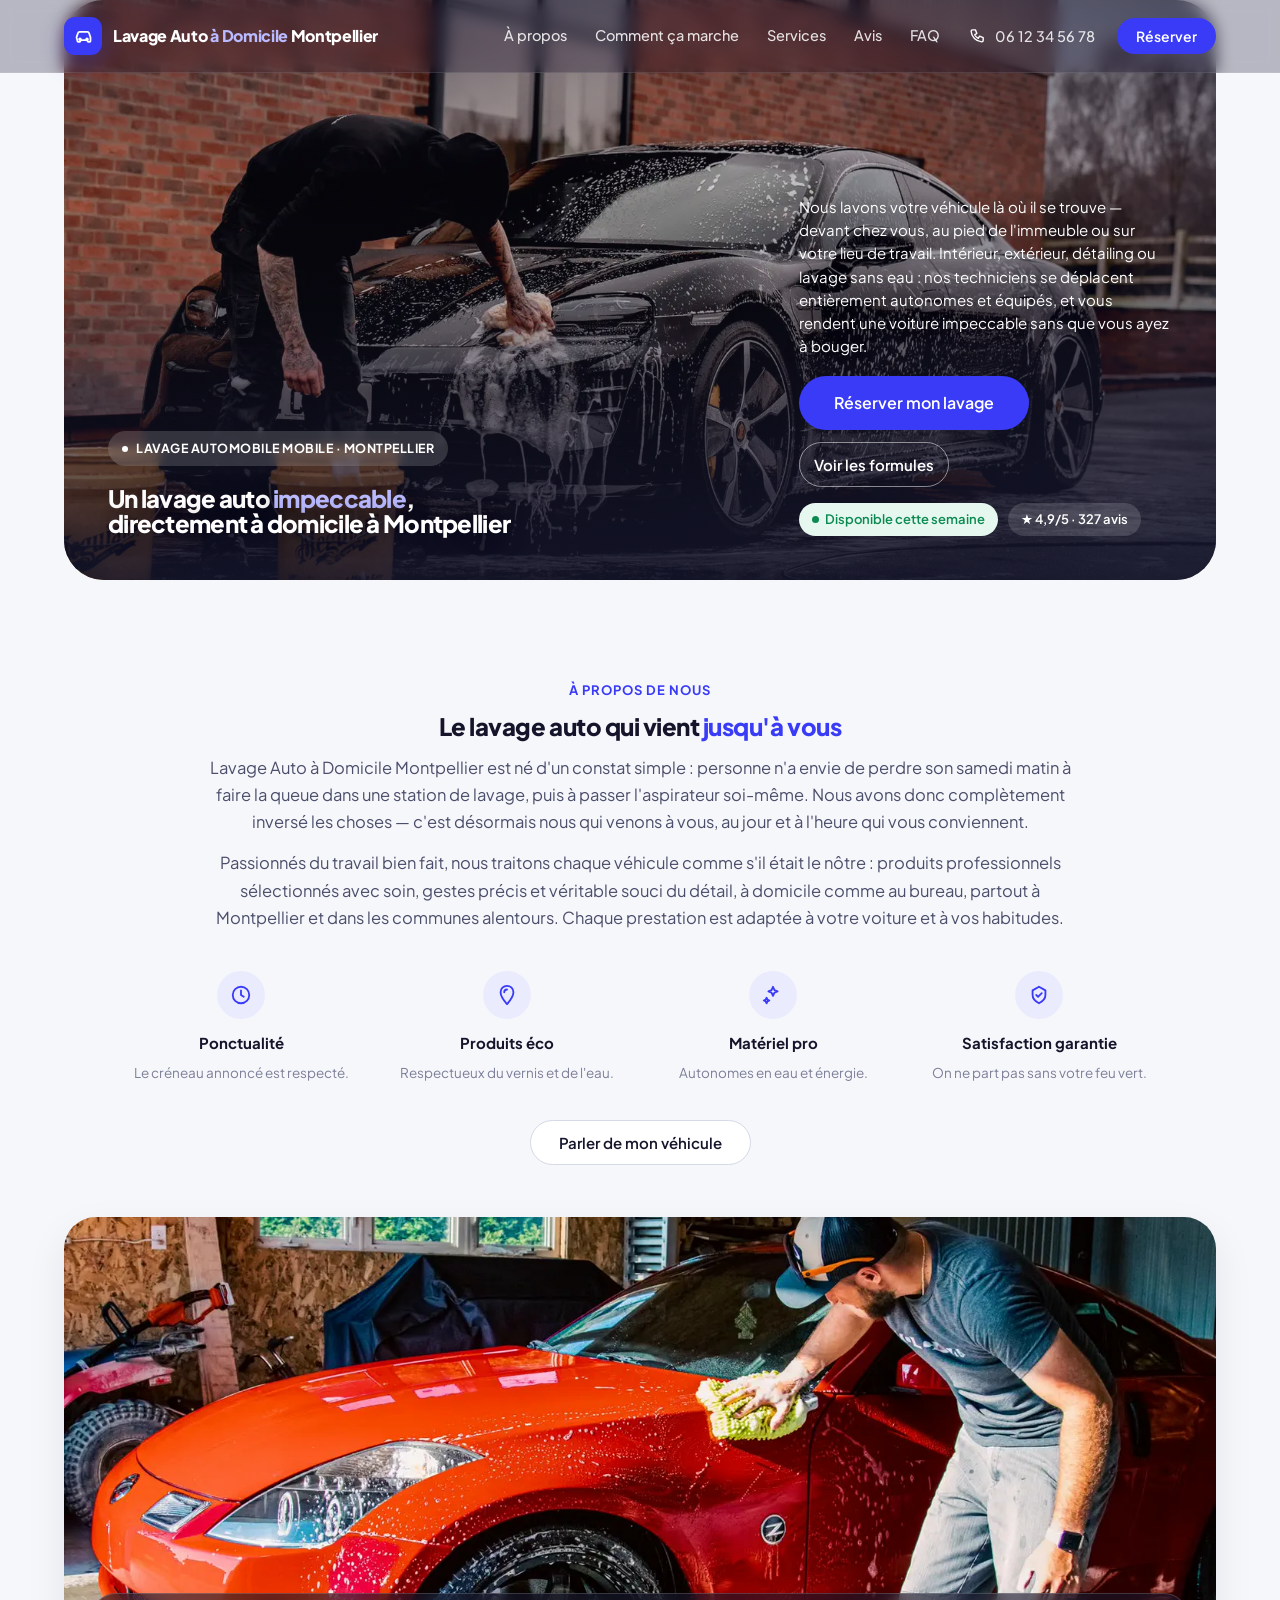
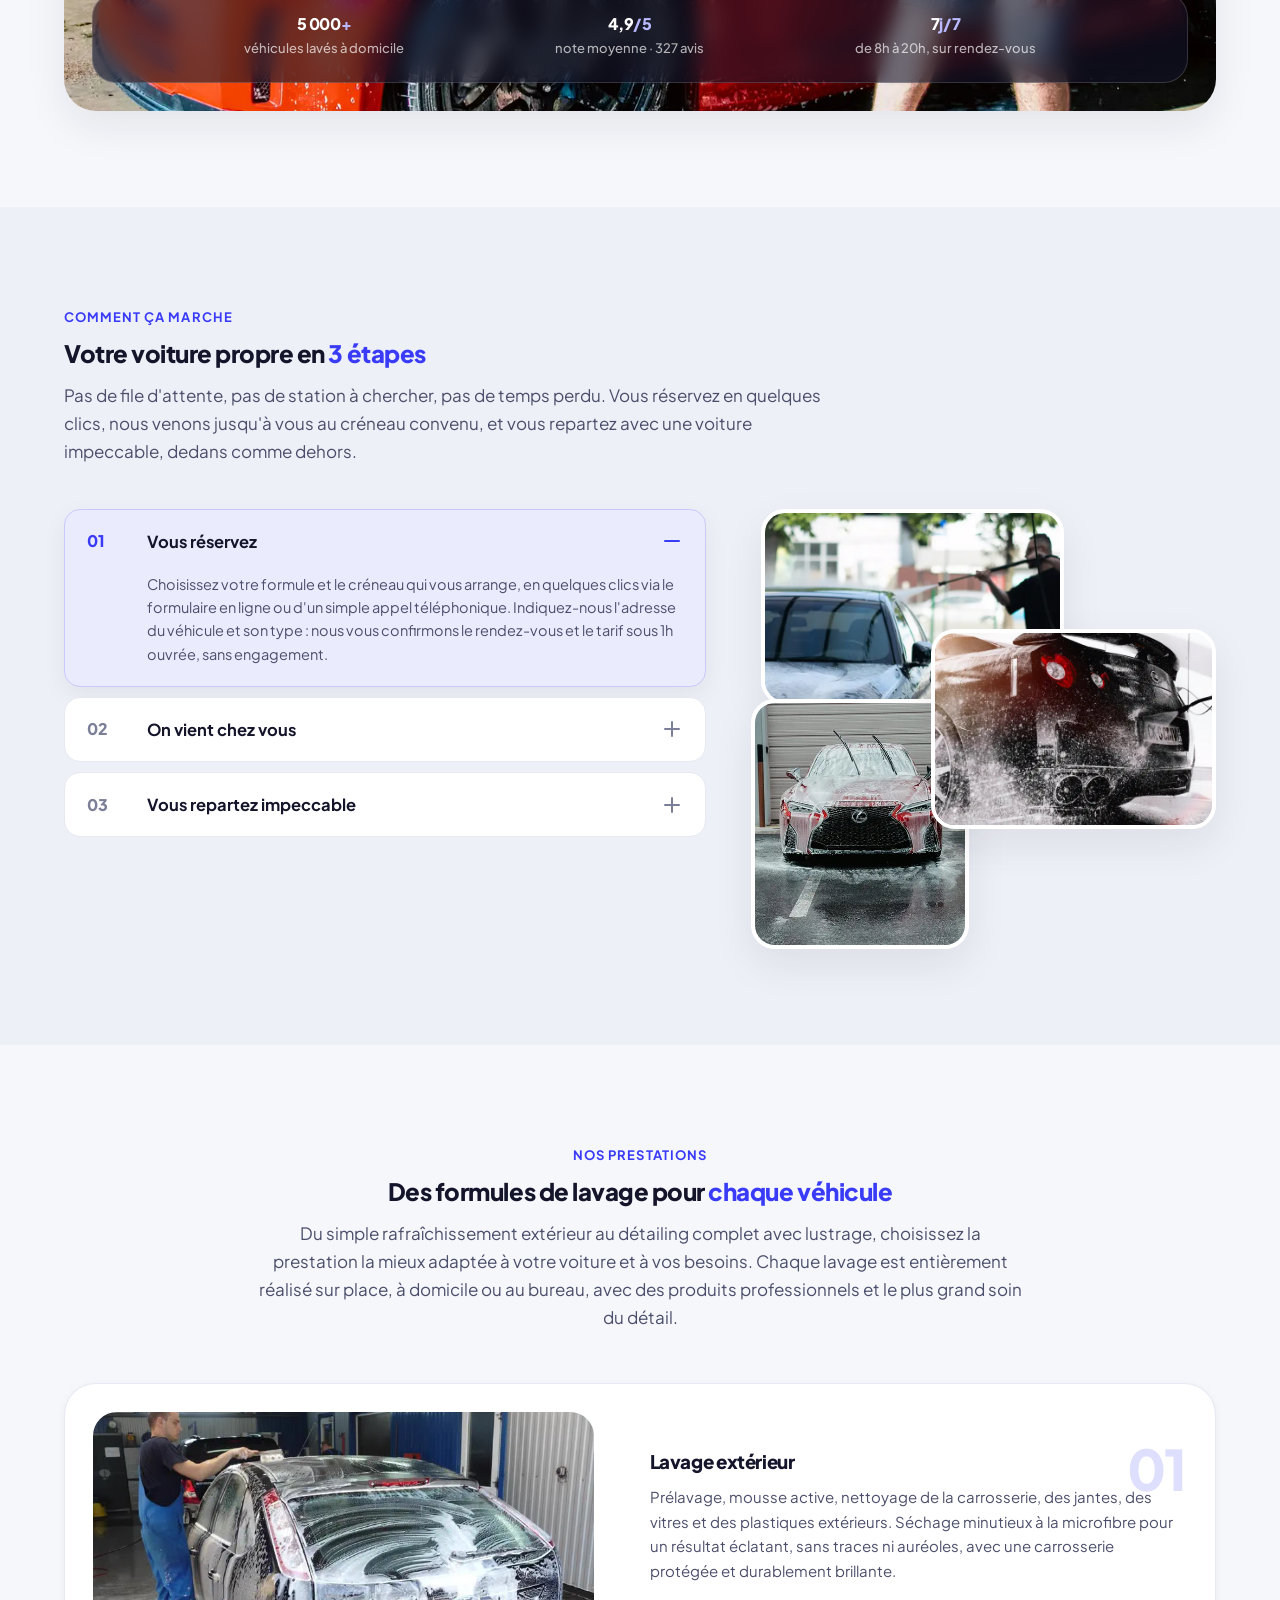
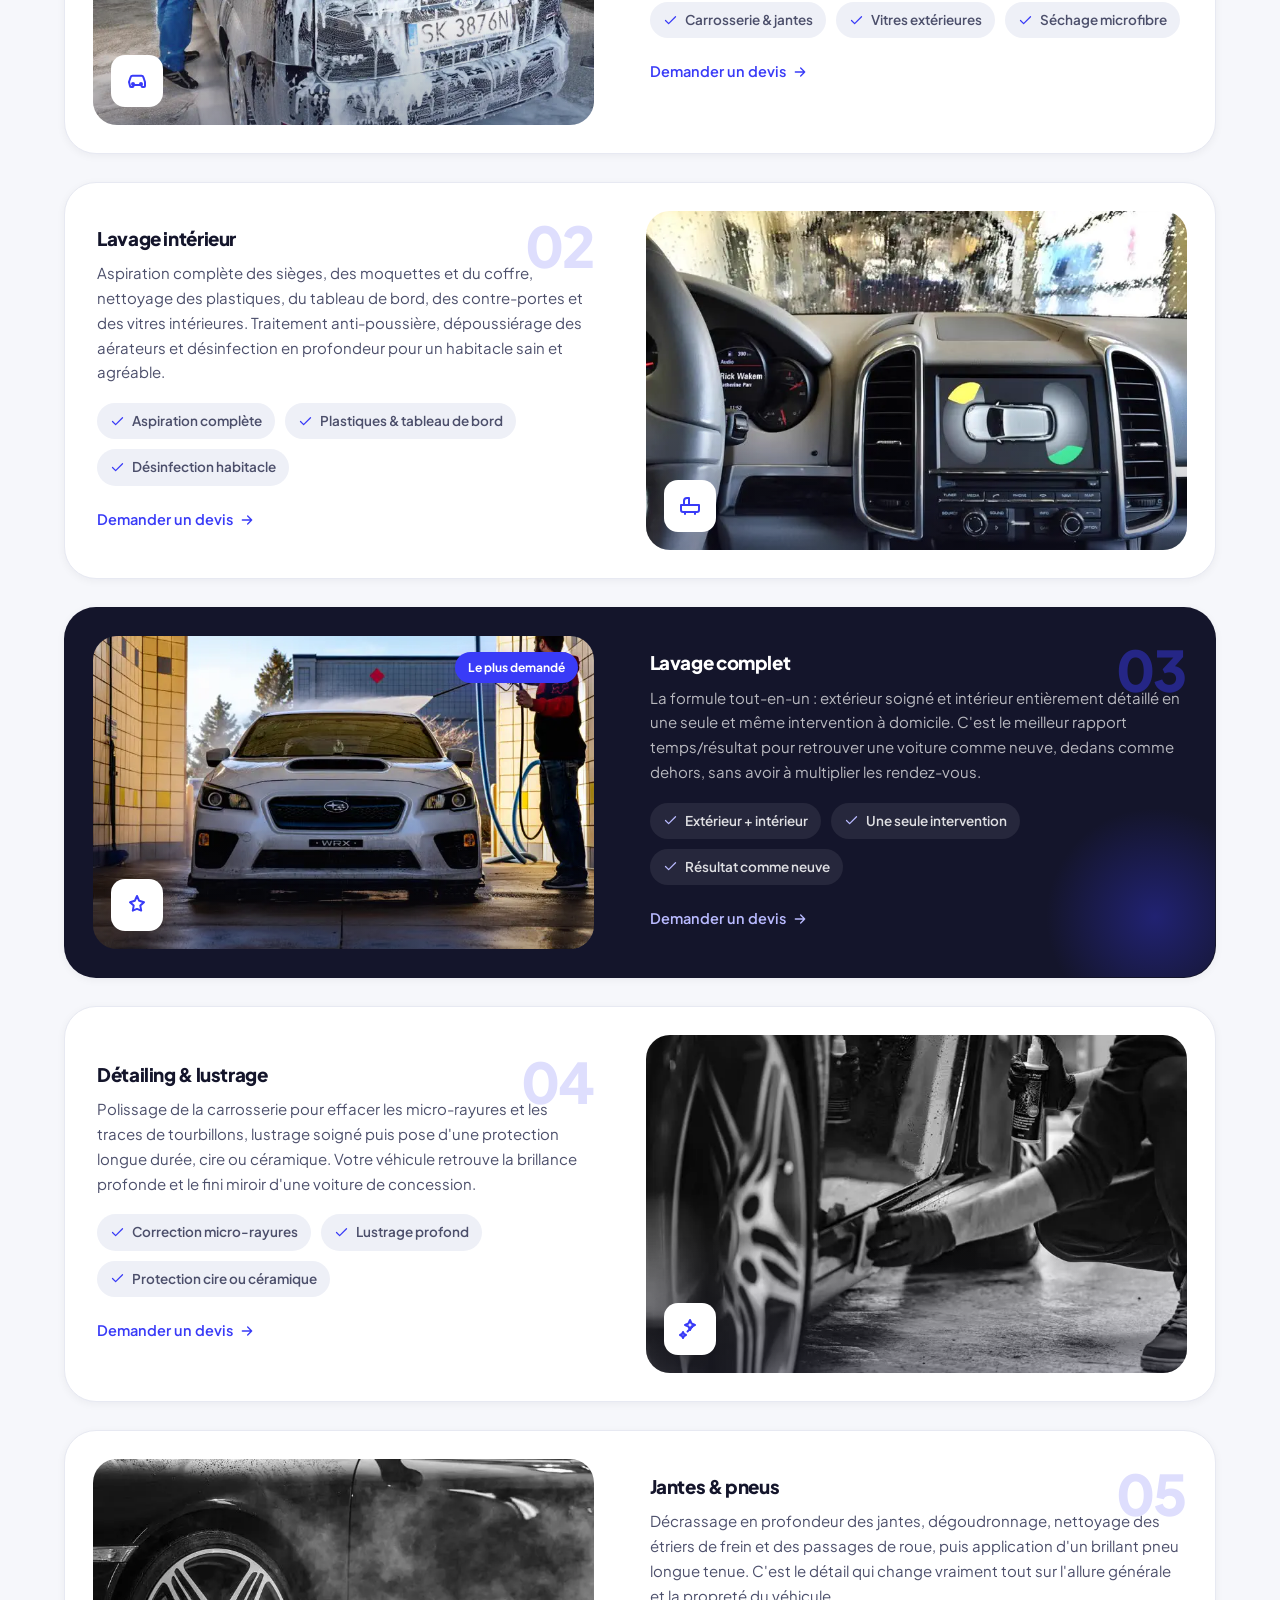
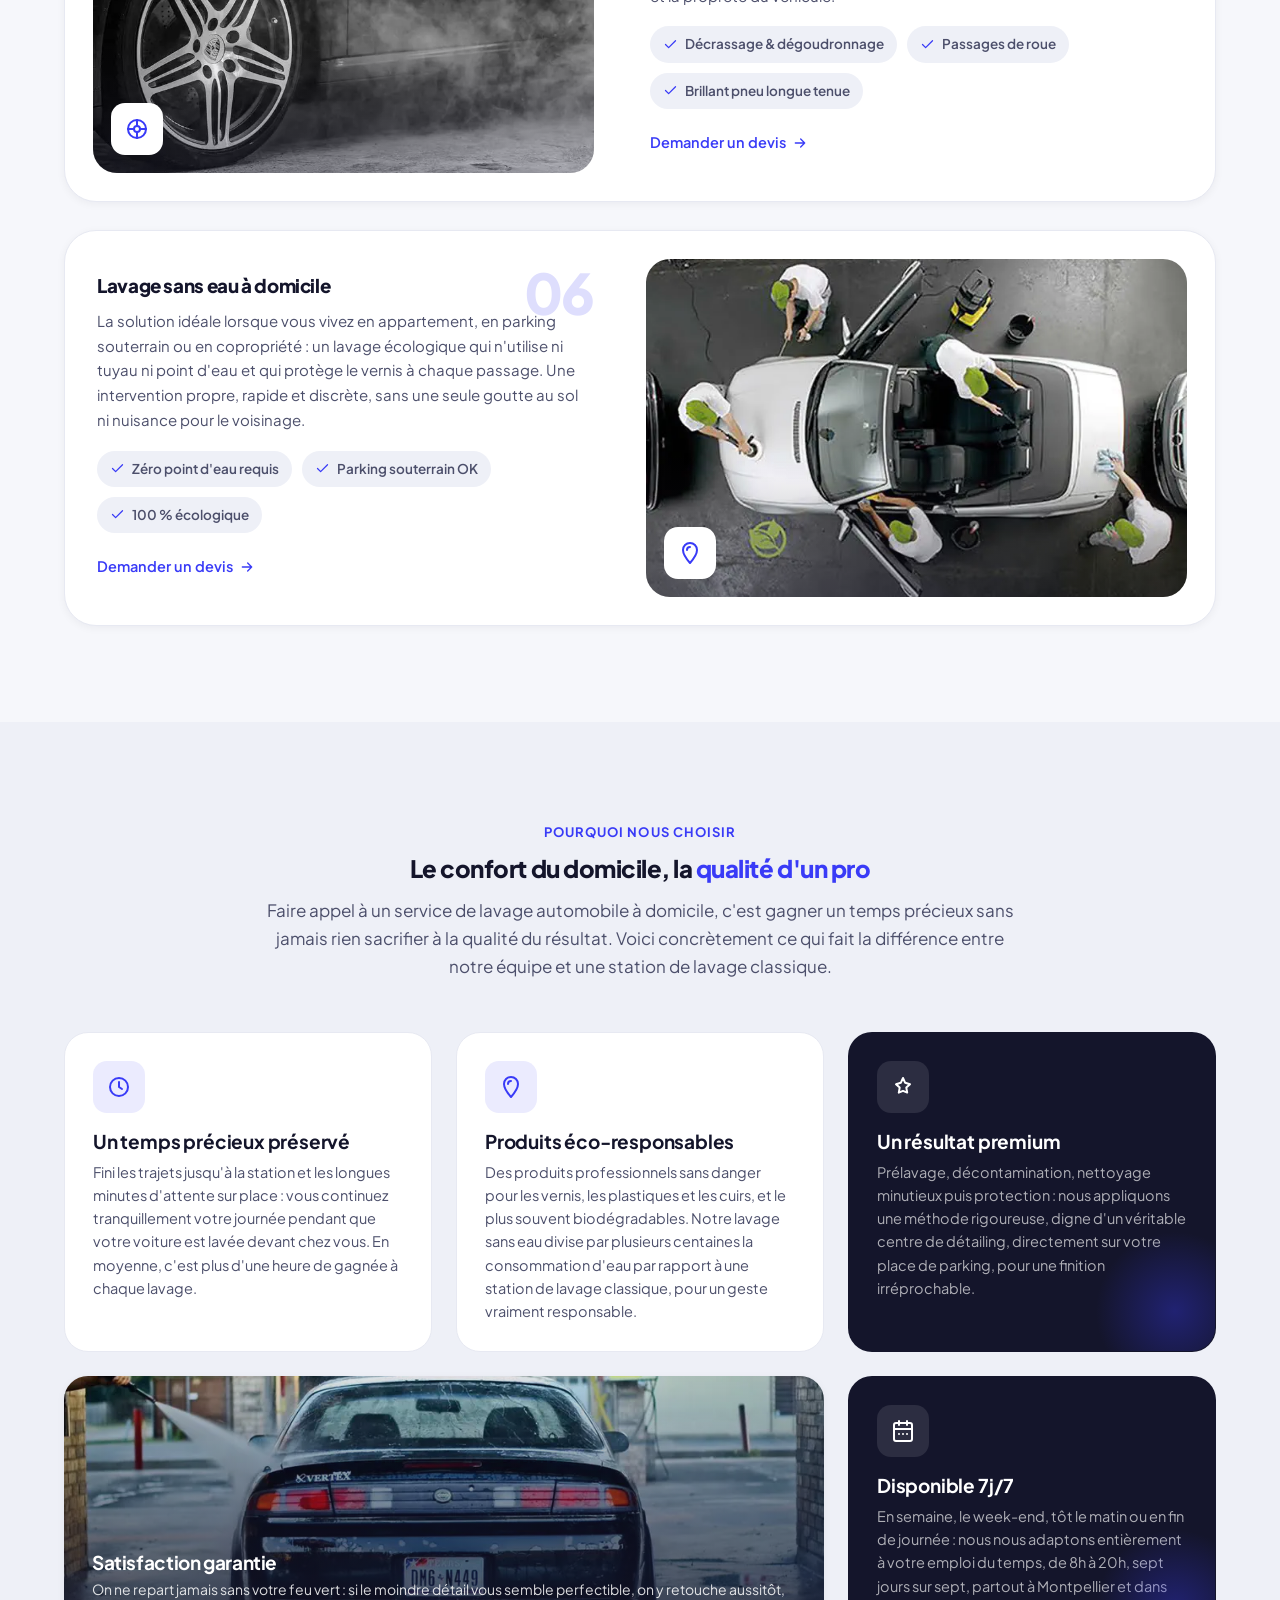
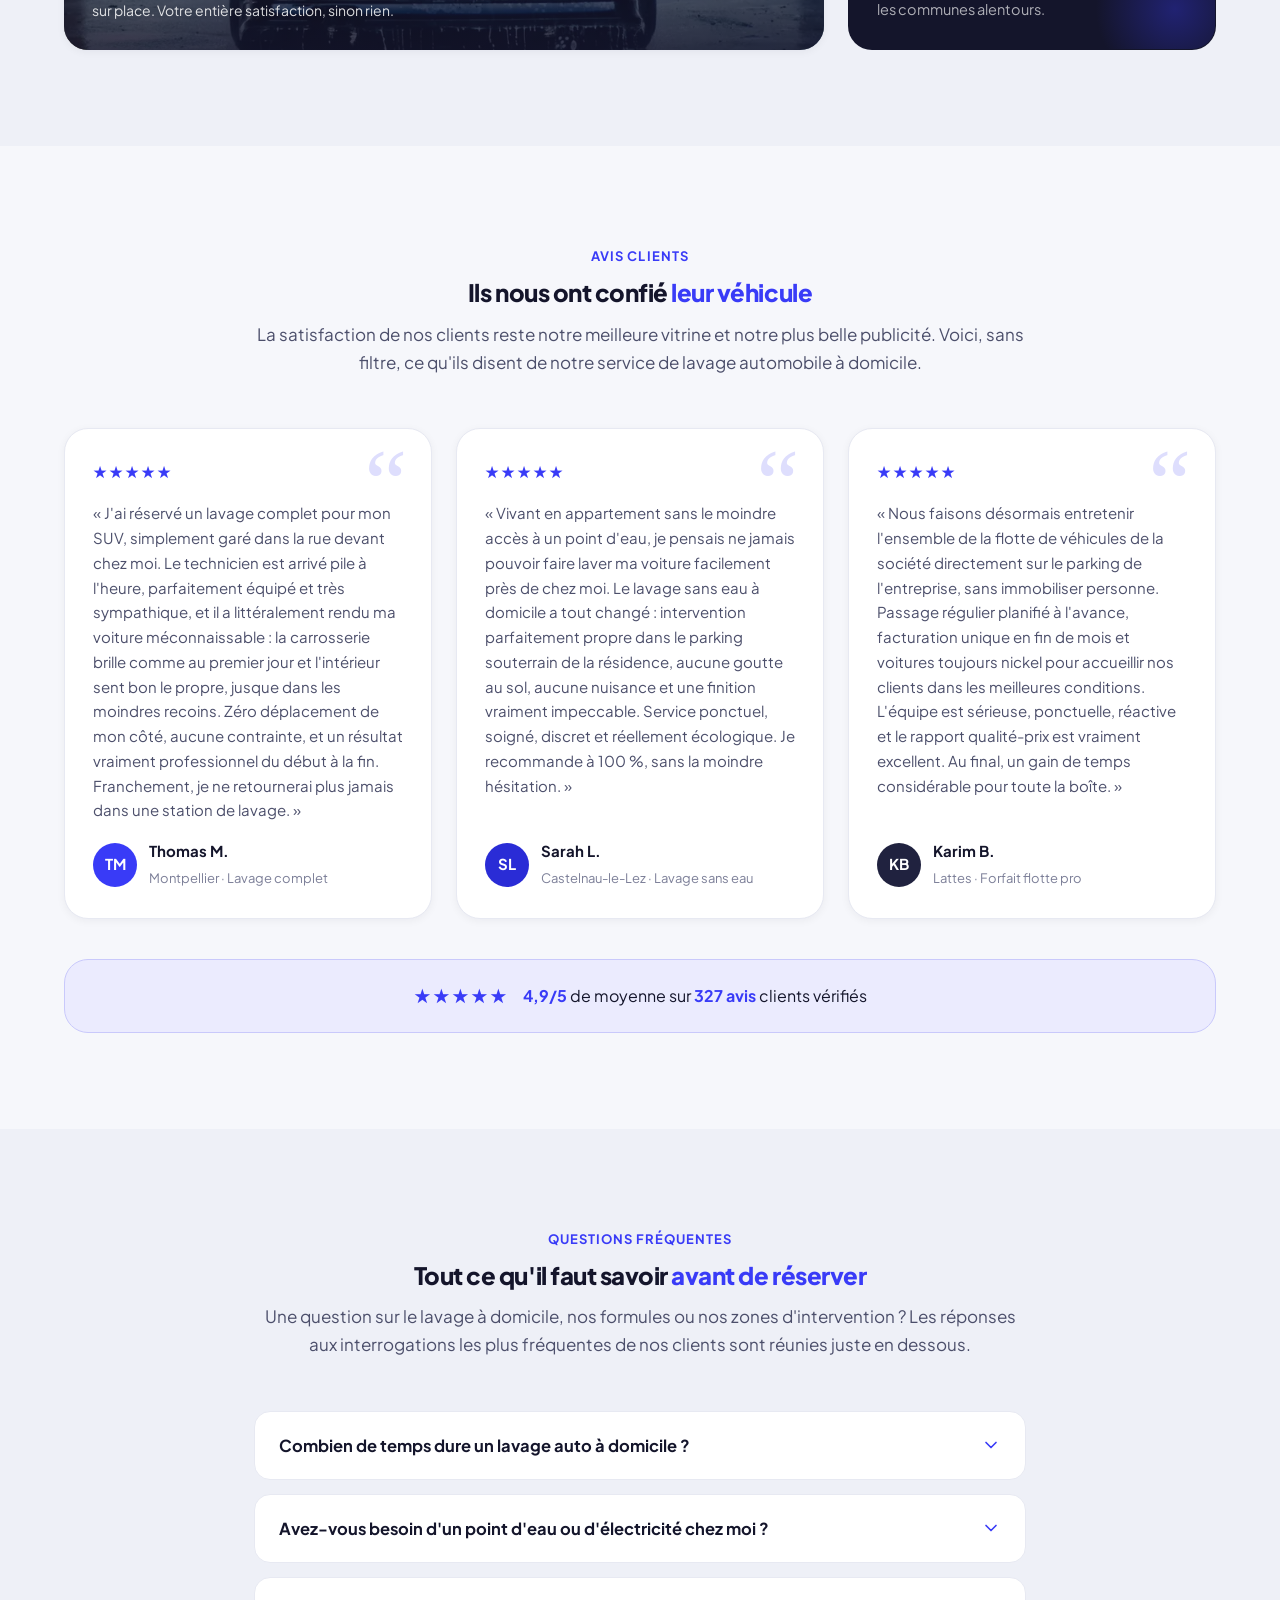
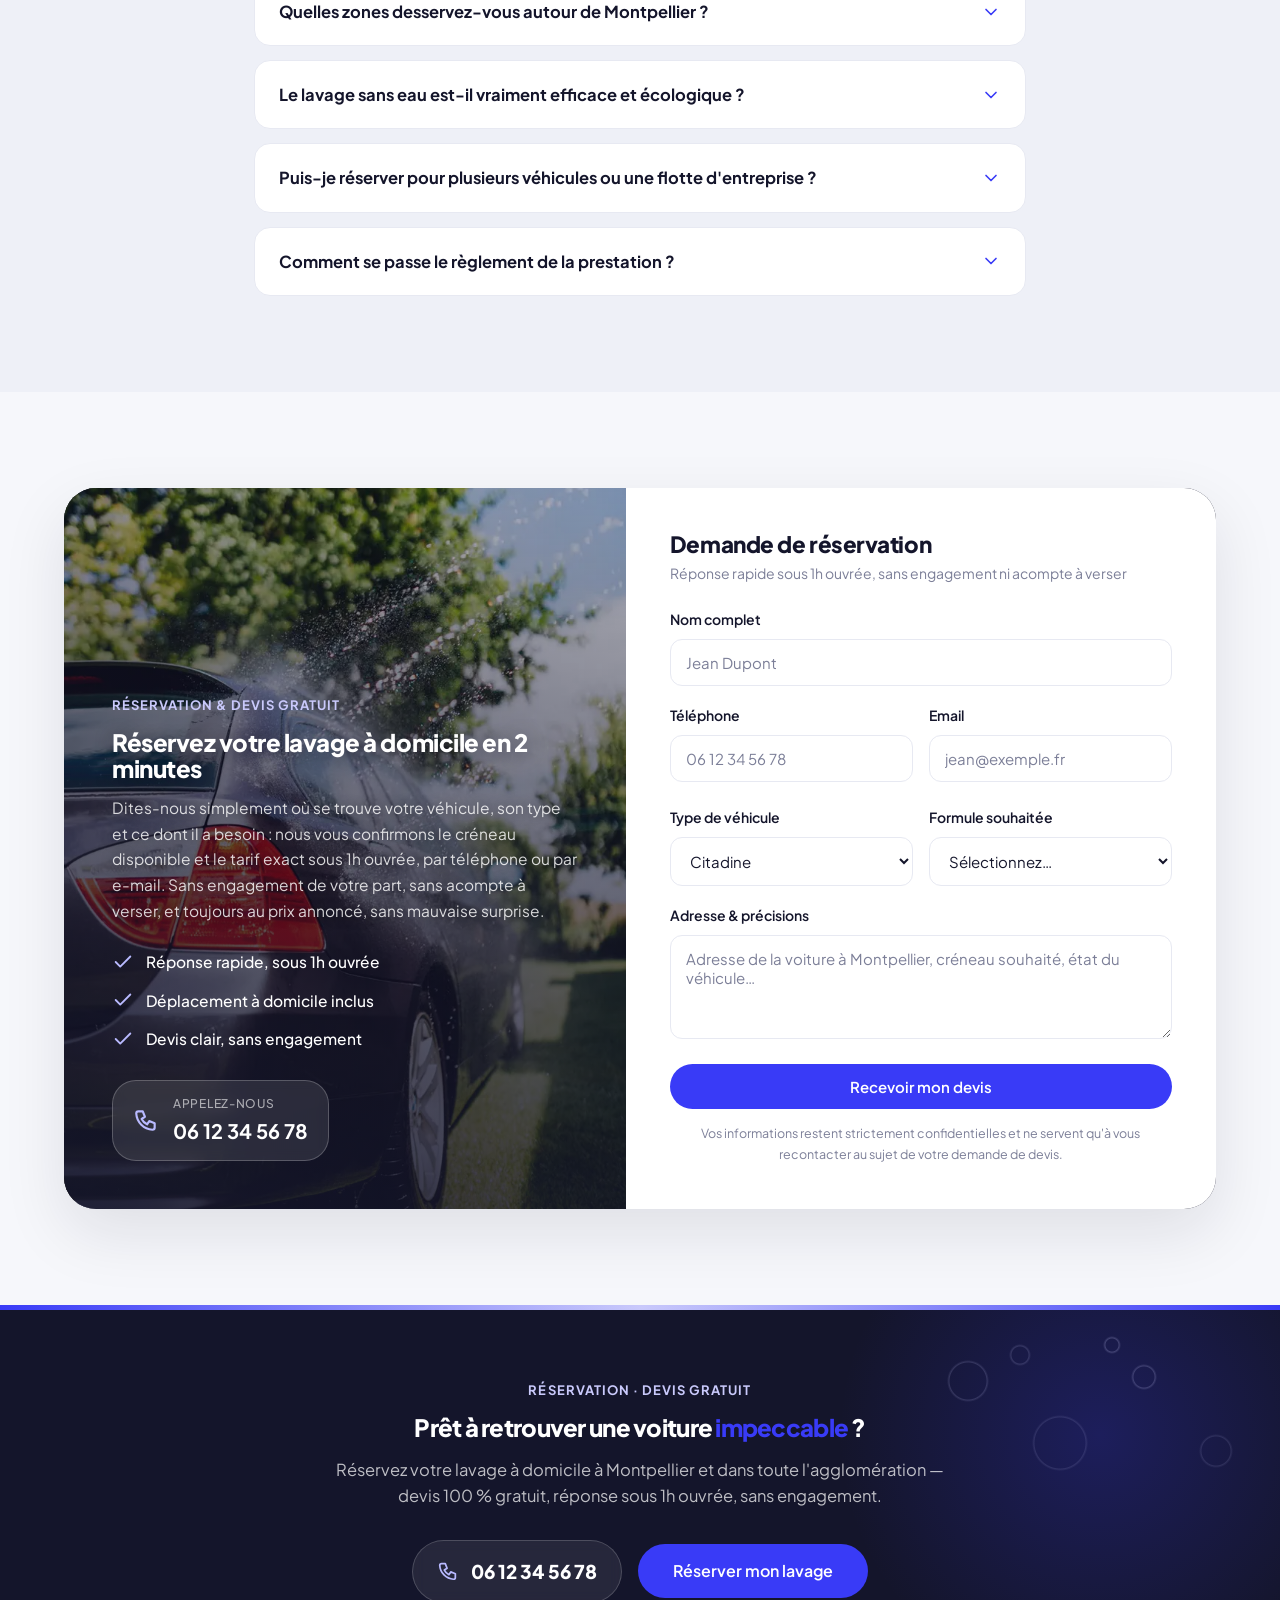
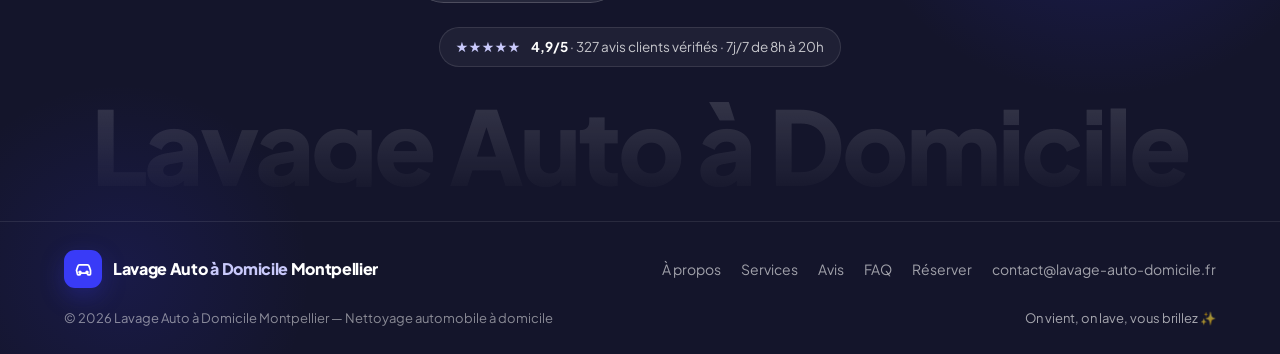
==== commit 2993ca35: "update for the perf" ====
--- a/index.html
+++ b/index.html
@@ -46,6 +46,9 @@
 <link rel="preconnect" href="https://fonts.gstatic.com" crossorigin>
 <link rel="preload" as="style" href="https://fonts.googleapis.com/css2?family=Plus+Jakarta+Sans:wght@400;500;600;700;800&display=swap" onload="this.onload=null;this.rel='stylesheet'">
 <noscript><link rel="stylesheet" href="https://fonts.googleapis.com/css2?family=Plus+Jakarta+Sans:wght@400;500;600;700;800&display=swap"></noscript>
+
+<!-- Préchargement de l'image LCP (hero) — démarre le téléchargement avant le CSS, améliore le LCP -->
+<link rel="preload" as="image" href="images/hero-lavage.webp" type="image/webp" fetchpriority="high">
 
 <!-- Styles -->
 <link rel="stylesheet" href="css/style.css">
